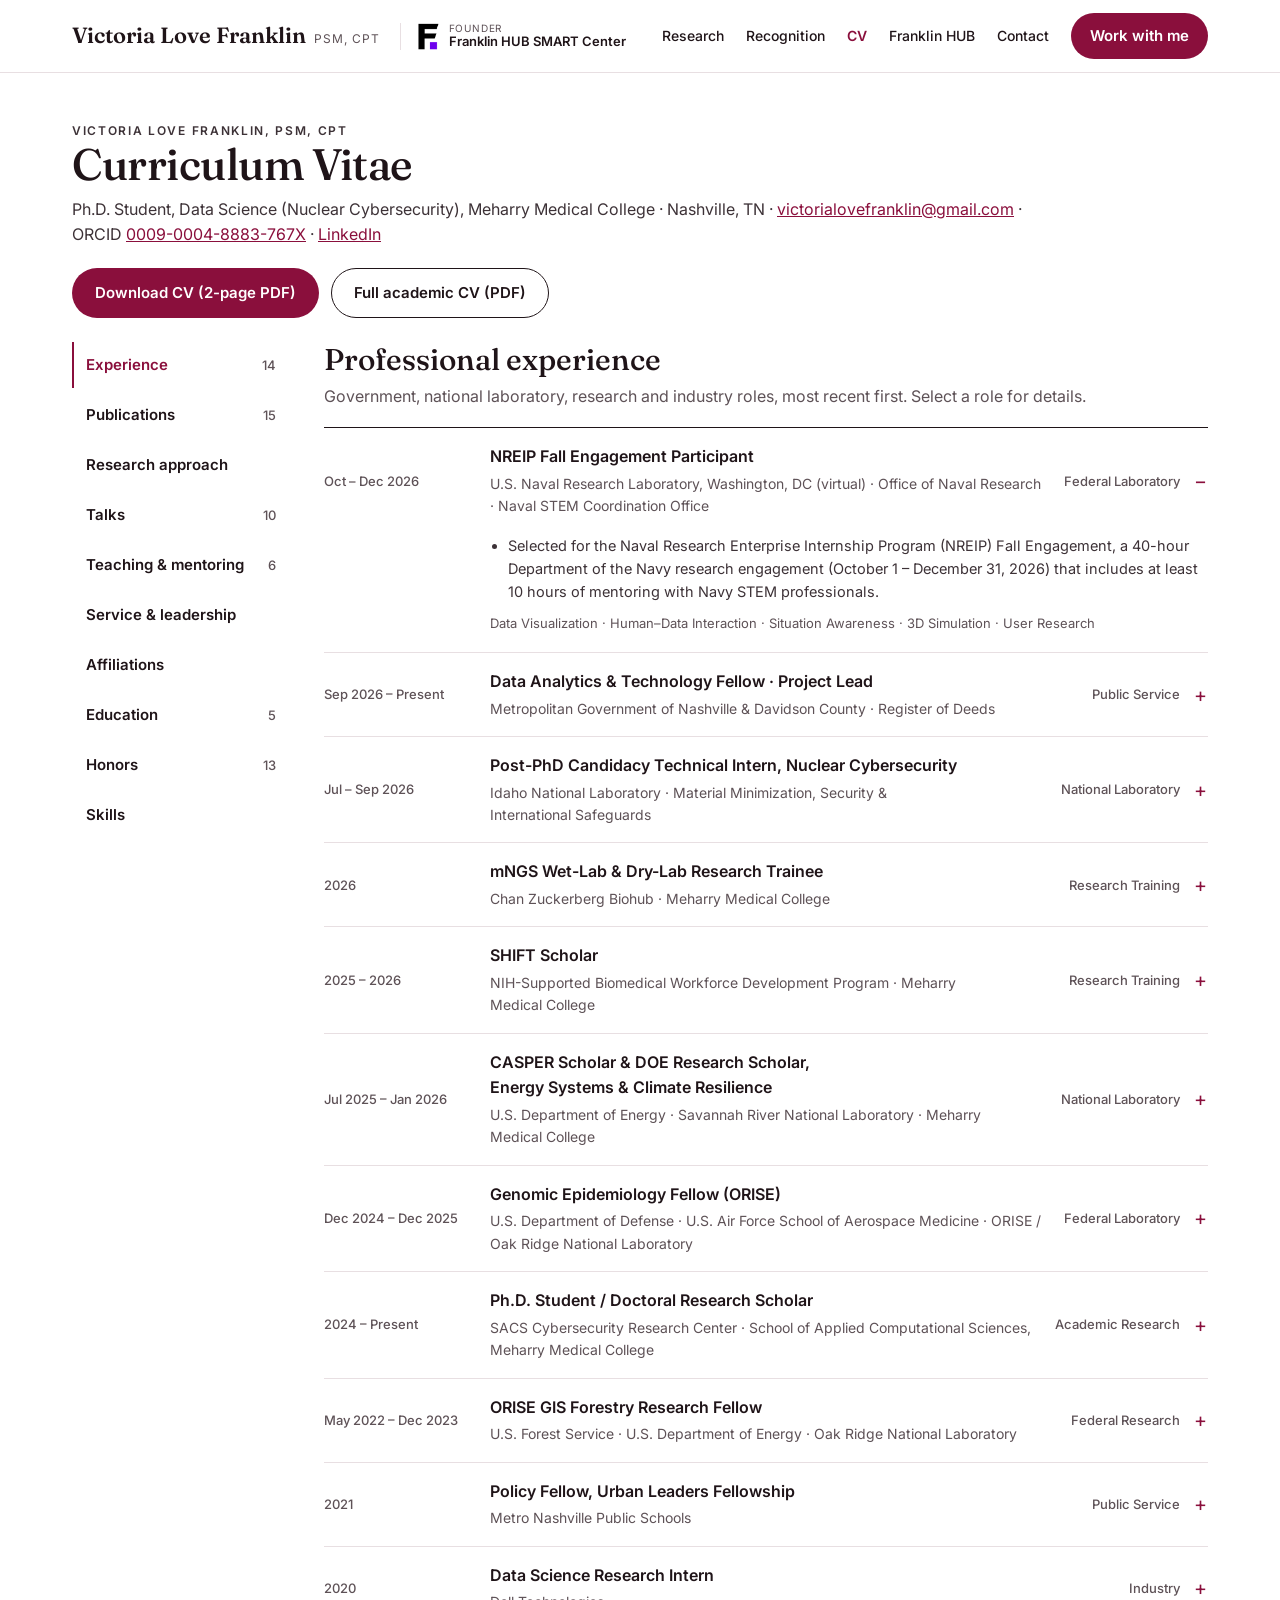
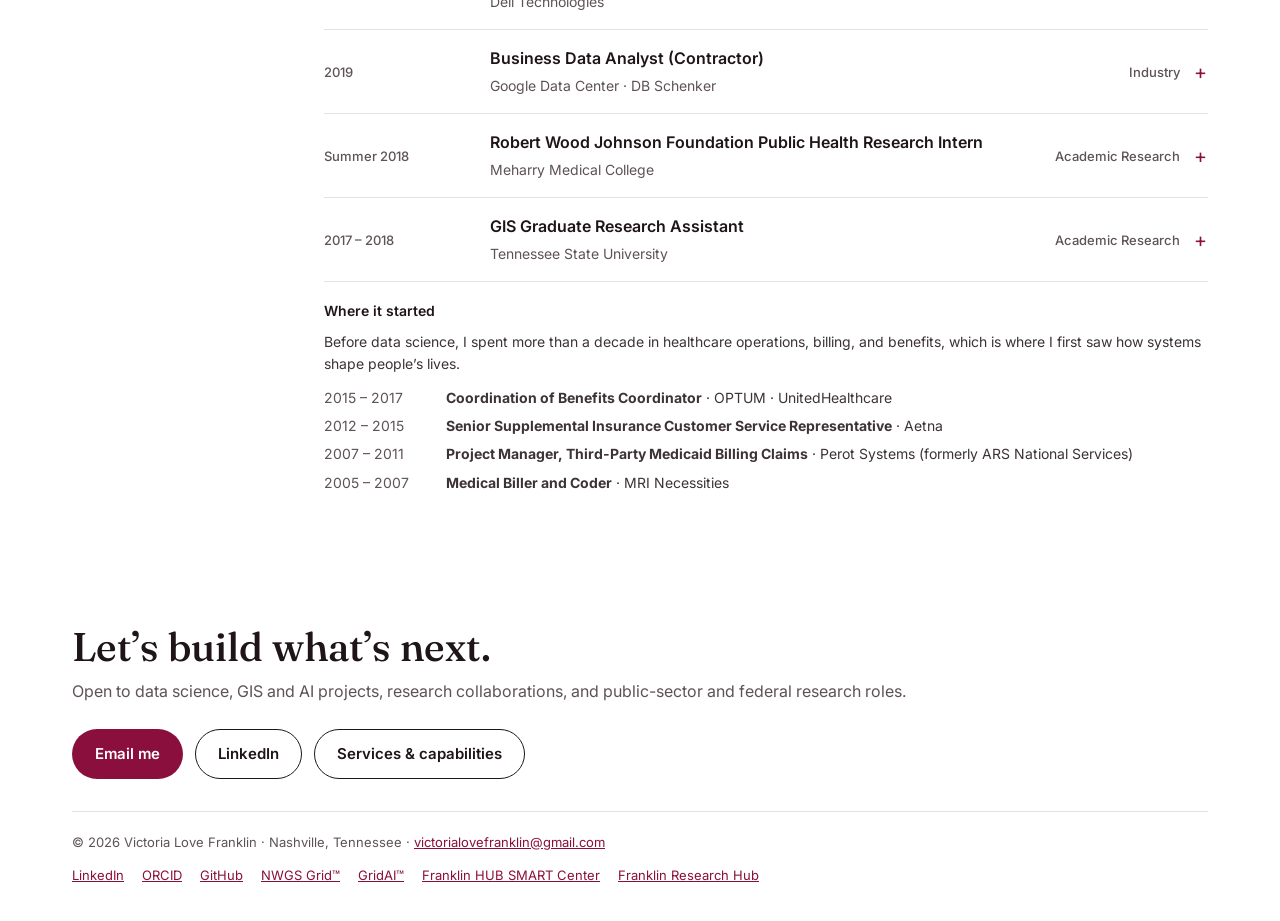
==== experience.html @ a5e364a3 "Sync site with current CV: Deeds role (Sep 2026 – Present), Digital Data Solutionist title, remove C" ====
<!DOCTYPE html>

<html lang="en">
<head>
<meta charset="utf-8"/>
<meta content="width=device-width, initial-scale=1" name="viewport"/>
<title>CV | Victoria Love Franklin, Data Scientist &amp; Geospatial AI Researcher</title>
<meta content="CV of Victoria Love Franklin: data science, GIS, machine learning and nuclear cybersecurity research at INL, SRNL, ORNL and NRL; 7 accepted papers." name="description"/>
<link href="https://victorialovefranklin.github.io/victoria-franklin-site/experience.html" rel="canonical"/>
<meta content="website" property="og:type"/>
<meta content="Victoria Love Franklin" property="og:site_name"/>
<meta content="CV | Victoria Love Franklin, Data Scientist &amp; Geospatial AI Researcher" property="og:title"/>
<meta content="Experience, publications, talks, teaching, service, education, honors and technical skills: Python, SQL, GIS, machine learning, digital twins and ICS/OT security." property="og:description"/>
<meta content="https://victorialovefranklin.github.io/victoria-franklin-site/experience.html" property="og:url"/>
<meta content="https://victorialovefranklin.github.io/victoria-franklin-site/docs/social-card.jpg" property="og:image"/>
<meta content="https://victorialovefranklin.github.io/victoria-franklin-site/docs/social-card.jpg" property="og:image:secure_url"/>
<meta content="image/jpeg" property="og:image:type"/>
<meta content="1200" property="og:image:width"/>
<meta content="630" property="og:image:height"/>
<meta content="Victoria Love Franklin: Peer-Reviewed Researcher and Doctoral Research Scholar. Data Scientist, Geospatial Scientist, Developer. Ph.D. Data Science (Nuclear Cybersecurity), Meharry Medical College." property="og:image:alt"/>
<meta content="en_US" property="og:locale"/>
<meta content="summary_large_image" name="twitter:card"/>
<meta content="CV | Victoria Love Franklin, Data Scientist &amp; Geospatial AI Researcher" name="twitter:title"/>
<meta content="Experience, publications, talks, teaching, service, education, honors and technical skills: Python, SQL, GIS, machine learning, digital twins and ICS/OT security." name="twitter:description"/>
<meta content="https://victorialovefranklin.github.io/victoria-franklin-site/docs/social-card.jpg" name="twitter:image"/>
<meta content="Victoria Love Franklin: Peer-Reviewed Researcher and Doctoral Research Scholar. Data Scientist, Geospatial Scientist, Developer. Ph.D. Data Science (Nuclear Cybersecurity), Meharry Medical College." name="twitter:image:alt"/>
<meta content="Victoria Love Franklin" name="author"/>
<link href="https://orcid.org/0009-0004-8883-767X" rel="me"/>
<meta content="#8A0F3C" name="theme-color"/>
<meta content="Victoria Love Franklin, Victoria L. Franklin, V.L. Franklin, data scientist, geospatial data scientist, GIS analyst, GIS scientist, AI researcher, machine learning engineer, doctoral researcher, Ph.D. data science, nuclear cybersecurity researcher, public health data scientist, research scientist, machine learning, explainable AI, XAI, digital twins, LLM, RAG, predictive analytics, anomaly detection, Python, R, SQL, BigQuery, ETL, Tableau, Power BI, data visualization, dashboards, GIS, ArcGIS Pro, QGIS, Google Earth Engine, remote sensing, spatial statistics, GeoAI, spatial epidemiology, ICS/OT security, SCADA, critical infrastructure cybersecurity, vulnerability assessment, cyber-physical systems, wastewater surveillance, wastewater-based epidemiology, genomic epidemiology, biosurveillance, metagenomics, environmental justice, energy justice, grid resilience, climate resilience, public health informatics, government technology, open data, web development, Nashville data scientist, Tennessee GIS, Meharry Medical College, Tennessee State University, HBCU researcher, Idaho National Laboratory, Savannah River National Laboratory, Oak Ridge National Laboratory, ORISE fellow, U.S. Naval Research Laboratory, NREIP, DOE national laboratory, NWGS Grid, GridAI, Nuclear Sentinel AI, SEGDA, BioGrid Sentinel AI, Franklin HUB SMART Center" name="keywords"/>
<meta content="index, follow, max-image-preview:large, max-snippet:-1" name="robots"/>
<meta content="Victoria" property="profile:first_name"/>
<meta content="Franklin" property="profile:last_name"/>
<link href="sitemap.xml" rel="sitemap" type="application/xml"/>
<script type="application/ld+json">{"@context":"https://schema.org","@graph":[{"@type":"WebSite","@id":"https://victorialovefranklin.github.io/victoria-franklin-site/#website","url":"https://victorialovefranklin.github.io/victoria-franklin-site/","name":"Victoria Love Franklin","inLanguage":"en-US","publisher":{"@id":"https://victorialovefranklin.github.io/victoria-franklin-site/#person"}},{"@type":"Person","@id":"https://victorialovefranklin.github.io/victoria-franklin-site/#person","name":"Victoria Love Franklin","alternateName":["Victoria L. Franklin","V.L. Franklin","Victoria Franklin"],"honorificSuffix":"PSM, CPT","url":"https://victorialovefranklin.github.io/victoria-franklin-site/","image":"https://victorialovefranklin.github.io/victoria-franklin-site/docs/img/victoria-franklin-portrait.jpg","email":"mailto:victorialovefranklin@gmail.com","jobTitle":["Data Scientist","Geospatial Scientist","Doctoral Researcher"],"description":"Data scientist and geospatial AI researcher pursuing a Ph.D. in Data Science (Nuclear Cybersecurity) at Meharry Medical College, with research experience at five federal laboratories.","address":{"@type":"PostalAddress","addressLocality":"Nashville","addressRegion":"TN","addressCountry":"US"},"affiliation":{"@type":"CollegeOrUniversity","name":"Meharry Medical College","url":"https://www.mmc.edu/"},"alumniOf":[{"@type":"CollegeOrUniversity","name":"Tennessee State University"},{"@type":"CollegeOrUniversity","name":"Meharry Medical College"}],"hasCredential":[{"@type":"EducationalOccupationalCredential","credentialCategory":"degree","name":"Ph.D. in Data Science, Nuclear Cybersecurity (expected 2027)"},{"@type":"EducationalOccupationalCredential","credentialCategory":"degree","name":"Professional Science Master’s, Applied Geospatial Information Systems"},{"@type":"EducationalOccupationalCredential","credentialCategory":"degree","name":"B.S., Urban Studies"},{"@type":"EducationalOccupationalCredential","credentialCategory":"certificate","name":"Graduate Certificate, Public Administration & Executive Leadership"},{"@type":"EducationalOccupationalCredential","credentialCategory":"certification","name":"Certified Phlebotomy Technician (CPT)"}],"hasOccupation":[{"@type":"Occupation","name":"Data Scientist","occupationalCategory":"15-2051.00","skills":"Python, R, SQL, BigQuery, machine learning, explainable AI, digital twins, LLMs and RAG, Tableau, Power BI","occupationLocation":{"@type":"City","name":"Nashville, Tennessee"}},{"@type":"Occupation","name":"Geospatial Scientist / GIS Analyst","occupationalCategory":"15-1299.02","skills":"ArcGIS Pro, QGIS, Google Earth Engine, remote sensing, spatial statistics, GeoAI, spatial epidemiology"},{"@type":"Occupation","name":"Cybersecurity Researcher (Critical Infrastructure)","skills":"ICS/OT security, SCADA, HMI, PLC, vulnerability assessment, cyber-physical anomaly detection"}],"knowsAbout":["Data science","Machine learning","Explainable artificial intelligence","Digital twins","Large language models","Retrieval-augmented generation","Geographic information systems","Geospatial data science","Remote sensing","Google Earth Engine","ArcGIS Pro","QGIS","Spatial statistics","Python","R","SQL","BigQuery","Tableau","Power BI","Nuclear cybersecurity","ICS/OT security","SCADA","Critical infrastructure resilience","Wastewater-based epidemiology","Genomic epidemiology","Biosurveillance","Metagenomics","Public health surveillance","Environmental justice","Energy justice","Climate resilience","Government technology","Web development"],"award":["Poster Prize, Dr. Clifton K. Meador Student Poster Competition (2026)","1st Place Research Award, 69th Annual Research Day, Meharry Medical College (2025)","Featured, Wiley’s Inspiring Black Scientists (2026)","Women’s History Month Honoree, HBCU Environmental Justice Technical Collaborative (2026)","Parade Grand Marshal, Nashville Veterans Day Parade (2026)"],"memberOf":[{"@type":"Organization","name":"IEEE"},{"@type":"Organization","name":"American Meteorological Society"},{"@type":"Organization","name":"Association of Public Health Laboratories"},{"@type":"Organization","name":"Water Environment Federation"},{"@type":"Organization","name":"National Society of Black Engineers"},{"@type":"Organization","name":"Google Developer Groups"},{"@type":"Organization","name":"HBCU Environmental Justice Technical Collaborative"}],"founder":{"@type":"Organization","name":"Franklin HUB SMART Center","url":"https://franklinhubsmartcenter.com/","logo":"https://victorialovefranklin.github.io/victoria-franklin-site/docs/img/franklin-hub-logo.png","sameAs":["https://github.com/Franklin-Research-Hub"]},"sameAs":["https://www.linkedin.com/in/victoria-love-f-553740410/","https://orcid.org/0009-0004-8883-767X","https://github.com/victorialovefranklin","https://nwgsgrid.com/","https://gridaitm.com/","https://franklinhubsmartcenter.com/","https://github.com/Franklin-Research-Hub","https://github.com/victorialovefranklin/Nuclear-Sentinel/"]},{"@type":"ProfilePage","url":"https://victorialovefranklin.github.io/victoria-franklin-site/experience.html","name":"CV | Victoria Love Franklin, Data Scientist & Geospatial AI Researcher","mainEntity":{"@id":"https://victorialovefranklin.github.io/victoria-franklin-site/#person"},"isPartOf":{"@id":"https://victorialovefranklin.github.io/victoria-franklin-site/#website"}},{"@type":"ItemList","name":"Accepted peer-reviewed papers","itemListElement":[{"@type":"ListItem","position":1,"item":{"@type":"ScholarlyArticle","headline":"Decoding Tennessee Wastewater Surveillance: A Multimodal Geospatial Assessment of Infectious-Disease Signals, ","name":"Decoding Tennessee Wastewater Surveillance: A Multimodal Geospatial Assessment of Infectious-Disease Signals, Surveillance Coverage, and Public-Health Equity","author":{"@id":"https://victorialovefranklin.github.io/victoria-franklin-site/#person"},"datePublished":"2027","publisher":{"@type":"Organization","name":"ICEPTP 2027"}}},{"@type":"ListItem","position":2,"item":{"@type":"ScholarlyArticle","headline":"NWGS Grid: A Multimodal Wastewater Genomic Surveillance Framework for Geospatial, Genomic, and Public Health I","name":"NWGS Grid: A Multimodal Wastewater Genomic Surveillance Framework for Geospatial, Genomic, and Public Health Intelligence, United States, October 2022–September 2026","author":{"@id":"https://victorialovefranklin.github.io/victoria-franklin-site/#person"},"datePublished":"2027","publisher":{"@type":"Organization","name":"ICEPTP 2027"}}},{"@type":"ListItem","position":3,"item":{"@type":"ScholarlyArticle","headline":"From Wastewater Signals to Clinical Burden: A Multimodal Machine-Learning and Geospatial Evaluation of Respira","name":"From Wastewater Signals to Clinical Burden: A Multimodal Machine-Learning and Geospatial Evaluation of Respiratory Virus Surveillance Across United States Jurisdictions","author":{"@id":"https://victorialovefranklin.github.io/victoria-franklin-site/#person"},"datePublished":"2027","publisher":{"@type":"Organization","name":"ICEPTP 2027"}}},{"@type":"ListItem","position":4,"item":{"@type":"ScholarlyArticle","headline":"Beyond Point Accuracy: Probabilistic Evaluation of Wastewater-Informed Respiratory Hospitalization Forecasts i","name":"Beyond Point Accuracy: Probabilistic Evaluation of Wastewater-Informed Respiratory Hospitalization Forecasts in Fifteen U.S. States","author":{"@id":"https://victorialovefranklin.github.io/victoria-franklin-site/#person"},"datePublished":"2027","publisher":{"@type":"Organization","name":"ICEPTP 2027"}}},{"@type":"ListItem","position":5,"item":{"@type":"ScholarlyArticle","headline":"Two Ceilings on Wastewater-Based Surveillance: Observable Population Worldwide and Operational Lead Time in th","name":"Two Ceilings on Wastewater-Based Surveillance: Observable Population Worldwide and Operational Lead Time in the United States","author":{"@id":"https://victorialovefranklin.github.io/victoria-franklin-site/#person"},"datePublished":"2027","publisher":{"@type":"Organization","name":"ICEPTP 2027"}}},{"@type":"ListItem","position":6,"item":{"@type":"ScholarlyArticle","headline":"BioGrid Sentinel AI: A Geospatial Digital Twin Framework for Nuclear Infrastructure Resilience and Community H","name":"BioGrid Sentinel AI: A Geospatial Digital Twin Framework for Nuclear Infrastructure Resilience and Community Health Preparedness","author":{"@id":"https://victorialovefranklin.github.io/victoria-franklin-site/#person"},"datePublished":"2027","publisher":{"@type":"Organization","name":"EAI AICON 2027"}}},{"@type":"ListItem","position":7,"item":{"@type":"ScholarlyArticle","headline":"Socio-Environmental Grid Disruption Analysis (SEGDA): A Multi-Scale Spatial Assessment of Energy Justice and C","name":"Socio-Environmental Grid Disruption Analysis (SEGDA): A Multi-Scale Spatial Assessment of Energy Justice and Climate Resilience Across California Census Tracts and Counties, 2018–2023","author":{"@id":"https://victorialovefranklin.github.io/victoria-franklin-site/#person"},"datePublished":"2026","publisher":{"@type":"Organization","name":"EAI Endorsed Transactions on Internet of Things"}}}]}]}</script>
<link as="font" crossorigin="" href="docs/fonts/inter-normal.woff2" rel="preload" type="font/woff2"/>
<link as="font" crossorigin="" href="docs/fonts/fraunces-normal.woff2" rel="preload" type="font/woff2"/>
<link href="docs/site.css?v=202611142050" rel="stylesheet"/>
</head>
<body>
<a class="skip" href="#main">Skip to content</a>
<header class="site-header">
<div class="wrap">
<a class="brand" href="index.html"><b>Victoria Love Franklin</b><small>PSM, CPT</small></a>
<a aria-label="Founder of Franklin HUB SMART Center (opens in a new tab)" class="hub-lock" href="https://franklinhubsmartcenter.com/" rel="noopener" target="_blank">
<img alt="" height="27" src="docs/img/franklin-hub-mark.png" width="22"/>
<span><small>Founder</small><strong>Franklin HUB SMART Center</strong></span>
</a>
<button aria-controls="site-nav" aria-expanded="false" class="menu-btn" type="button">Menu</button>
<nav aria-label="Main" class="site-nav" id="site-nav"><a href="index.html#research">Research</a><a href="index.html#highlights">Recognition</a><a aria-current="page" href="experience.html">CV</a><a href="index.html#hub">Franklin HUB</a><a href="index.html#contact">Contact</a><a class="btn btn-primary" href="work-with-me.html">Work with me</a></nav>
</div>
</header>
<main id="main">
<section class="cv-head">
<div class="wrap">
<div>
<p class="eyebrow">Victoria Love Franklin, PSM, CPT</p>
<h1>Curriculum Vitae</h1>
<p>Ph.D. Student, Data Science (Nuclear Cybersecurity), Meharry Medical College · Nashville, TN · <a href="mailto:victorialovefranklin@gmail.com">victorialovefranklin@gmail.com</a> · <span class="nw">ORCID <a href="https://orcid.org/0009-0004-8883-767X" rel="noopener me" target="_blank">0009-0004-8883-767X</a></span> · <a href="https://www.linkedin.com/in/victoria-love-f-553740410/" rel="noopener me" target="_blank">LinkedIn</a></p>
</div>
<div class="btns">
<a class="btn btn-primary" href="docs/Victoria-Love-Franklin-CV.pdf">Download CV (2-page PDF)</a>
<a class="btn btn-ghost" href="docs/Victoria-Love-Franklin-CV-Full.pdf">Full academic CV (PDF)</a>
</div>
</div>
</section>
<div class="wrap cv-layout">
<nav aria-label="CV sections" aria-orientation="vertical" class="cv-nav" data-hash="" data-tabs="" role="tablist"><button aria-controls="p-experience" aria-selected="true" class="tab" id="t-experience" role="tab"><span>Experience</span><small>14</small></button><button aria-controls="p-publications" aria-selected="false" class="tab" id="t-publications" role="tab"><span>Publications</span><small>15</small></button><button aria-controls="p-research" aria-selected="false" class="tab" id="t-research" role="tab"><span>Research approach</span><small></small></button><button aria-controls="p-talks" aria-selected="false" class="tab" id="t-talks" role="tab"><span>Talks</span><small>10</small></button><button aria-controls="p-teaching" aria-selected="false" class="tab" id="t-teaching" role="tab"><span>Teaching &amp; mentoring</span><small>6</small></button><button aria-controls="p-service" aria-selected="false" class="tab" id="t-service" role="tab"><span>Service &amp; leadership</span><small></small></button><button aria-controls="p-affiliations" aria-selected="false" class="tab" id="t-affiliations" role="tab"><span>Affiliations</span><small></small></button><button aria-controls="p-education" aria-selected="false" class="tab" id="t-education" role="tab"><span>Education</span><small>5</small></button><button aria-controls="p-honors" aria-selected="false" class="tab" id="t-honors" role="tab"><span>Honors</span><small>13</small></button><button aria-controls="p-skills" aria-selected="false" class="tab" id="t-skills" role="tab"><span>Skills</span><small></small></button></nav>
<div class="cv-main"><section aria-labelledby="t-experience" class="panel" id="p-experience" role="tabpanel"><h2>Professional experience</h2><p class="intro">Government, national laboratory, research and industry roles, most recent first. Select a role for details.</p><div class="box"><details class="role" open=""><summary><span class="when">Oct – Dec 2026</span><span class="what"><b>NREIP Fall Engagement Participant</b><span>U.S. Naval Research Laboratory, Washington, DC (virtual) · Office of Naval Research · Naval STEM Coordination Office</span></span><span class="side"><span class="kind k-fed">Federal Laboratory</span><span aria-hidden="true" class="sign"></span></span></summary><div class="body"><ul><li>Selected for the Naval Research Enterprise Internship Program (NREIP) Fall Engagement, a 40-hour Department of the Navy research engagement (October 1 – December 31, 2026) that includes at least 10 hours of mentoring with Navy STEM professionals.</li></ul><p class="tools"><span class="nw">Data Visualization</span> · <span class="nw">Human–Data Interaction</span> · <span class="nw">Situation Awareness</span> · <span class="nw">3D Simulation</span> · <span class="nw">User Research</span></p></div></details><details class="role"><summary><span class="when">Sep 2026 – Present</span><span class="what"><b>Data Analytics &amp; Technology Fellow · Project Lead</b><span>Metropolitan Government of Nashville &amp; Davidson County · Register of Deeds</span></span><span class="side"><span class="kind k-pub">Public Service</span><span aria-hidden="true" class="sign"></span></span></summary><div class="body"><ul><li>Led design of a public-facing website and interactive data portal for property recording and office-performance data.</li><li>Built a standalone interactive recording activity dashboard (HTML, CSS, JavaScript) with key figures, figure navigation, PDF export, and a data request page.</li><li>Built the internal ROD Workbench prototype for leadership review: data request intake and tracking, fee schedule, release register, monthly reports, governance and rules tracking, and activity log.</li><li>Developed GIS property analytics with ZIP-code mapping.</li><li>Documented data sources, dataset ownership, and export rules in a source-system register.</li><li>Represent the office in community outreach and events, including parades such as the 2026 Tennessee State University Homecoming Parade with the Register of Deeds team.</li></ul><p class="tools"><span class="nw">Government Technology</span> · <span class="nw">Business Intelligence</span> · <span class="nw">Performance Measurement</span> · <span class="nw">Web Development</span> · <span class="nw">GIS</span> · <span class="nw">Open Data</span> · <span class="nw">IT Support</span></p></div></details><details class="role"><summary><span class="when">Jul – Sep 2026</span><span class="what"><b>Post-PhD Candidacy Technical Intern, Nuclear Cybersecurity</b><span>Idaho National Laboratory · Material Minimization, Security &amp; International Safeguards</span></span><span class="side"><span class="kind k-fed">National Laboratory</span><span aria-hidden="true" class="sign"></span></span></summary><div class="body"><ul><li>Built and readied secure cyber-physical training infrastructure, migrating and configuring virtual machines in Proxmox across roughly 25 workstations and technical assets.</li><li>Conducted vulnerability scanning, asset inventories, and intrusion-detection monitoring for ICS/OT training environments, and integrated HMI, PLC, SCADA, and biometric access systems.</li><li>Updated International Atomic Energy Agency (IAEA) cybersecurity training materials and presented to an international nuclear-security audience.</li></ul><p class="tools"><span class="nw">Nuclear Cybersecurity</span> · <span class="nw">ICS/OT</span> · <span class="nw">Vulnerability Assessment</span> · <span class="nw">Proxmox</span> · <span class="nw">Kali Linux</span> · <span class="nw">Docker</span></p></div></details><details class="role"><summary><span class="when">2026</span><span class="what"><b>mNGS Wet-Lab &amp; Dry-Lab Research Trainee</b><span>Chan Zuckerberg Biohub · Meharry Medical College</span></span><span class="side"><span class="kind k-train">Research Training</span><span aria-hidden="true" class="sign"></span></span></summary><div class="body"><ul><li>Completed intensive training in metagenomic next-generation sequencing, pathogen surveillance, bioinformatics workflows, and environmental pathogen detection.</li></ul><p class="tools"><span class="nw">Metagenomics</span> · <span class="nw">Next-Generation Sequencing</span> · <span class="nw">Bioinformatics</span> · <span class="nw">CZ ID</span></p></div></details><details class="role"><summary><span class="when">2025 – 2026</span><span class="what"><b>SHIFT Scholar</b><span>NIH-Supported Biomedical Workforce Development Program · Meharry Medical College</span></span><span class="side"><span class="kind k-train">Research Training</span><span aria-hidden="true" class="sign"></span></span></summary><div class="body"><ul><li>Selected for a nationally recognized, highly competitive professional development program; trained in project management, budgeting, and scientific leadership for biomedical research careers. Certificate of Achievement.</li></ul><p class="tools"><span class="nw">Scientific Leadership</span> · <span class="nw">Project Management</span> · <span class="nw">Budgeting</span></p></div></details><details class="role"><summary><span class="when">Jul 2025 – Jan 2026</span><span class="what"><b>CASPER Scholar &amp; DOE Research Scholar, Energy Systems &amp; Climate Resilience</b><span>U.S. Department of Energy · Savannah River National Laboratory · Meharry Medical College</span></span><span class="side"><span class="kind k-fed">National Laboratory</span><span aria-hidden="true" class="sign"></span></span></summary><div class="body"><ul><li>Built predictive machine-learning models for wildfire risk and power-outage likelihood, and an AI-enabled geospatial framework to find gaps in grid outage data.</li><li>Designed a RAG-enabled digital twin that brings together geospatial intelligence, climate drivers, and grid-resilience analytics.</li><li>Engineered GIS-AI overlays combining outage forecasts, biodiversity hotspots, and environmental-justice indicators.</li><li>Developed GridAI™, a geospatial research platform analyzing energy disruption, social vulnerability, and environmental-justice patterns; its multi-scale California census-tract and county analyses informed the SEGDA paper (accepted, EAI Endorsed Transactions on Internet of Things) and its national follow-up (submitted).</li></ul><p class="tools"><span class="nw">Grid Resilience</span> · <span class="nw">Wildfire Risk</span> · <span class="nw">Digital Twins</span> · <span class="nw">RAG</span> · <span class="nw">Machine Learning</span></p></div></details><details class="role"><summary><span class="when">Dec 2024 – Dec 2025</span><span class="what"><b>Genomic Epidemiology Fellow (ORISE)</b><span>U.S. Department of Defense · U.S. Air Force School of Aerospace Medicine · ORISE / Oak Ridge National Laboratory</span></span><span class="side"><span class="kind k-fed">Federal Laboratory</span><span aria-hidden="true" class="sign"></span></span></summary><div class="body"><ul><li>Integrated wastewater, genomic, epidemiological, and clinical data to support infectious-disease biosurveillance and early warning.</li><li>Developed interactive data and visualization approaches combining wastewater surveillance, genomic sequencing, variant intelligence, and geography for decision support.</li><li>Built machine-learning, statistical, and geospatial analytics to detect surveillance trends and support forecasting.</li></ul><p class="tools"><span class="nw">Biosurveillance</span> · <span class="nw">Genomic Epidemiology</span> · <span class="nw">Machine Learning</span> · <span class="nw">GIS</span> · <span class="nw">Dashboards</span></p></div></details><details class="role"><summary><span class="when">2024 – Present</span><span class="what"><b>Ph.D. Student / Doctoral Research Scholar</b><span>SACS Cybersecurity Research Center · School of Applied Computational Sciences, Meharry Medical College</span></span><span class="side"><span class="kind k-acad">Academic Research</span><span aria-hidden="true" class="sign"></span></span></summary><div class="body"><p>Dissertation Research · Data Science, Nuclear Cybersecurity Concentration</p><ul><li>Developing Nuclear Sentinel AI, an explainable, AI-enabled digital-twin framework for cyber-physical risk assessment and resilience in operational technology.</li><li>Designing multimodal machine-learning methods that combine control-system activity, sensor measurements, and digital-twin context to detect abnormal behavior.</li><li>Publishing and presenting research, and mentoring graduate and undergraduate researchers.</li></ul><p class="tools"><span class="nw">Python</span> · <span class="nw">AI/ML</span> · <span class="nw">Digital Twins</span> · <span class="nw">Explainable AI</span> · <span class="nw">Anomaly Detection</span></p></div></details><details class="role"><summary><span class="when">May 2022 – Dec 2023</span><span class="what"><b>ORISE GIS Forestry Research Fellow</b><span>U.S. Forest Service · U.S. Department of Energy · Oak Ridge National Laboratory</span></span><span class="side"><span class="kind k-fed">Federal Research</span><span aria-hidden="true" class="sign"></span></span></summary><div class="body"><ul><li>Used GIS, remote sensing, and Google Earth Engine for biomass assessment, carbon-sequestration analysis, and ecosystem valuation.</li><li>Mapped timber mills and forest resources, and analyzed biomass and canopy coverage for carbon-sequestration planning.</li><li>Analyzed satellite data to estimate logging-residue availability and evaluate woody biomass-to-energy opportunities.</li></ul><p class="tools"><span class="nw">Google Earth Engine</span> · <span class="nw">Remote Sensing</span> · <span class="nw">GeoPandas</span> · <span class="nw">Rasterio</span></p></div></details><details class="role"><summary><span class="when">2021</span><span class="what"><b>Policy Fellow, Urban Leaders Fellowship</b><span>Metro Nashville Public Schools</span></span><span class="side"><span class="kind k-pub">Public Service</span><span aria-hidden="true" class="sign"></span></span></summary><div class="body"><ul><li>Co-authored the Metro Nashville Public Schools COVID-19 school reopening strategy, analyzing epidemiological indicators and community transmission trends.</li><li>Turned research and community considerations into evidence-based recommendations for education leaders.</li></ul><p class="tools"><span class="nw">Policy Analysis</span> · <span class="nw">Education Policy</span> · <span class="nw">Evidence-Based Decisions</span></p></div></details><details class="role"><summary><span class="when">2020</span><span class="what"><b>Data Science Research Intern</b><span>Dell Technologies</span></span><span class="side"><span class="kind k-ind">Industry</span><span aria-hidden="true" class="sign"></span></span></summary><div class="body"><ul><li>Analyzed enterprise sales-performance data to identify trends and support business-intelligence reporting.</li></ul><p class="tools"><span class="nw">Business Intelligence</span> · <span class="nw">Enterprise Analytics</span></p></div></details><details class="role"><summary><span class="when">2019</span><span class="what"><b>Business Data Analyst (Contractor)</b><span>Google Data Center · DB Schenker</span></span><span class="side"><span class="kind k-ind">Industry</span><span aria-hidden="true" class="sign"></span></span></summary><div class="body"><ul><li>Built operational reporting with Google BigQuery, SQL, Salesforce, and Excel, and standardized reporting workflows and data-quality checks.</li></ul><p class="tools"><span class="nw">SQL</span> · <span class="nw">BigQuery</span> · <span class="nw">Data Quality</span> · <span class="nw">Reporting</span></p></div></details><details class="role"><summary><span class="when">Summer 2018</span><span class="what"><b>Robert Wood Johnson Foundation Public Health Research Intern</b><span>Meharry Medical College</span></span><span class="side"><span class="kind k-acad">Academic Research</span><span aria-hidden="true" class="sign"></span></span></summary><div class="body"><ul><li>Researched under Dr. Green Ekadi, Professor, School of Graduate Studies and Research: “Are Asymmetric Patterns in the Built Environments of Child Care Centers in Davidson County, TN, Associated with Asymmetric Child Care Quality Outcomes?”</li><li>Compiled ZIP-code data on child care centers, trees, hospitals, clinics, schools, parks, and recreation centers, plus Census indicators for unemployment, overcrowding, car access, and homeownership.</li><li>Contributed to the Childcare Centers Built Environment Index (BEI) report using GIS and spatial analysis.</li></ul><p class="tools"><span class="nw">Spatial Epidemiology</span> · <span class="nw">Health Equity</span> · <span class="nw">GIS</span></p></div></details><details class="role"><summary><span class="when">2017 – 2018</span><span class="what"><b>GIS Graduate Research Assistant</b><span>Tennessee State University</span></span><span class="side"><span class="kind k-acad">Academic Research</span><span aria-hidden="true" class="sign"></span></span></summary><div class="body"><ul><li>Quantified urban-forest ecosystem services and carbon sequestration with GIS, remote sensing, and i-Tree, and presented the work at the USGIF GEOINTegration Summit.</li></ul><p class="tools"><span class="nw">Remote Sensing</span> · <span class="nw">Urban Forestry</span> · <span class="nw">Ecosystem Services</span></p></div></details><div class="earlier"><h3>Where it started</h3><p style="margin-bottom:8px">Before data science, I spent more than a decade in healthcare operations, billing, and benefits, which is where I first saw how systems shape people’s lives.</p><ul><li><span>2015 – 2017</span><div><b>Coordination of Benefits Coordinator</b> · OPTUM · UnitedHealthcare</div></li><li><span>2012 – 2015</span><div><b>Senior Supplemental Insurance Customer Service Representative</b> · Aetna</div></li><li><span>2007 – 2011</span><div><b>Project Manager, Third-Party Medicaid Billing Claims</b> · Perot Systems (formerly ARS National Services)</div></li><li><span>2005 – 2007</span><div><b>Medical Biller and Coder</b> · MRI Necessities</div></li></ul></div></div></section><section aria-labelledby="t-publications" class="panel" id="p-publications" role="tabpanel"><h2>Publications &amp; research</h2><p class="intro">Full papers (journal articles and conference papers) come first, then oral and poster presentations. A study accepted as a full paper and also submitted as a presentation abstract appears in both sections.</p><div aria-label="Filter publications" class="filters no-print" role="group">
<button aria-pressed="true" class="filter" data-filter="all" type="button">All 17</button>
<button aria-pressed="false" class="filter" data-filter="accepted" type="button">Accepted</button>
<button aria-pressed="false" class="filter" data-filter="review" type="button">Under review</button>
<button aria-pressed="false" class="filter" data-filter="presented award" type="button">Presented &amp; awarded</button>
<span class="note">First author on every work listed</span></div><div class="pub-group"><h3>Full papers: conference &amp; journal</h3><div class="box"><article class="pub" data-status="accepted"><span class="t">Socio-Environmental Grid Disruption Analysis (SEGDA): A Multi-Scale Spatial Assessment of Energy Justice and Climate Resilience Across California Census Tracts and Counties, 2018–2023</span><div><span class="st st-acc">Accepted · EAI Endorsed Transactions on Internet of Things · journal article</span></div><span class="c">Franklin, V.L., et al. (2026). Accepted for publication in EAI Endorsed Transactions on Internet of Things (open access; indexed in Scopus). · <a href="https://gridaitm.com/" rel="noopener" target="_blank">GridAI™</a></span></article><article class="pub" data-status="accepted"><span class="t">Decoding Tennessee Wastewater Surveillance: A Multimodal Geospatial Assessment of Infectious-Disease Signals, Surveillance Coverage, and Public-Health Equity</span><div><span class="st st-acc">Accepted · ICEPTP 2027 · full paper · Paper ID 117</span></div><span class="c">Franklin, V.L. (2027). 12th ICEPTP 2027, CSEE 2027 Congress, London, UK, Apr 8–10, 2027. Final version uploaded; proceedings publication pending (Crossref DOI; indexed in Scopus, Google Scholar and Semantic Scholar).</span></article><article class="pub" data-status="accepted"><span class="t">NWGS Grid: A Multimodal Wastewater Genomic Surveillance Framework for Geospatial, Genomic, and Public Health Intelligence, United States, October 2022–September 2026</span><div><span class="st st-acc">Accepted · ICEPTP 2027 · full paper · Paper ID 134</span></div><span class="c">Franklin, V.L. (2027). 12th ICEPTP 2027, CSEE 2027 Congress, London, UK, Apr 8–10, 2027. Final version uploaded. · <a href="https://nwgsgrid.com/" rel="noopener" target="_blank">nwgsgrid.com</a></span></article><article class="pub" data-status="accepted"><span class="t">From Wastewater Signals to Clinical Burden: A Multimodal Machine-Learning and Geospatial Evaluation of Respiratory Virus Surveillance Across United States Jurisdictions</span><div><span class="st st-acc">Accepted · ICEPTP 2027 · full paper · Paper ID 133</span></div><span class="c">Franklin, V.L. (2027). 12th ICEPTP 2027, CSEE 2027 Congress, London, UK, Apr 8–10, 2027. Final version uploaded.</span></article><article class="pub" data-status="accepted"><span class="t">Beyond Point Accuracy: Probabilistic Evaluation of Wastewater-Informed Respiratory Hospitalization Forecasts in Fifteen U.S. States</span><div><span class="st st-acc">Accepted · ICEPTP 2027 · full paper · Paper ID 135</span></div><span class="c">Franklin, V.L. (2027). 12th ICEPTP 2027, CSEE 2027 Congress, London, UK, Apr 8–10, 2027. Final version uploaded.</span></article><article class="pub" data-status="accepted"><span class="t">Two Ceilings on Wastewater-Based Surveillance: Observable Population Worldwide and Operational Lead Time in the United States</span><div><span class="st st-acc">Accepted · ICEPTP 2027 · full paper · Paper ID 136</span></div><span class="c">Franklin, V.L. (2027). 12th ICEPTP 2027, CSEE 2027 Congress, London, UK, Apr 8–10, 2027. Final version uploaded.</span></article><article class="pub" data-status="accepted"><span class="t">BioGrid Sentinel AI: A Geospatial Digital Twin Framework for Nuclear Infrastructure Resilience and Community Health Preparedness</span><div><span class="st st-acc">Accepted · EAI AICON 2027 · full paper</span></div><span class="c">Franklin, V.L., et al. (2027). EAI AICON 2027, 2nd International Conference on Artificial Intelligence &amp; Society, Kuala Lumpur, Malaysia (hybrid), May 4–5, 2027.</span></article></div></div><div class="pub-group"><h3>Oral &amp; poster presentations</h3><div class="box"><article class="pub" data-status="review"><span class="t">From Wastewater Signals to Clinical Burden: A Multimodal Machine-Learning and Geospatial Evaluation of Respiratory Virus Surveillance Across United States Jurisdictions</span><div><span class="st st-rev">Under review · APHL ID Lab Con 2027 · oral presentation (poster alternate) · abstract 2531099</span></div><span class="c">Franklin, V.L. (2027). APHL ID Lab Con 2027, Hyatt Regency Atlanta, Atlanta, GA, Mar 15–18, 2027. Abstract submitted Sep 14, 2026; locked for review.</span></article><article class="pub" data-status="review"><span class="t">Decoding Tennessee Wastewater Surveillance: A Multimodal Geospatial Assessment of Infectious-Disease Signals, Surveillance Coverage, and Public-Health Equity</span><div><span class="st st-rev">Under review · APHL ID Lab Con 2027 · traditional poster · abstract 2531131</span></div><span class="c">Franklin, V.L. (2027). APHL ID Lab Con 2027, Hyatt Regency Atlanta, Atlanta, GA, Mar 15–18, 2027. Abstract submitted Sep 14, 2026; locked for review.</span></article><article class="pub" data-status="review"><span class="t">Wastewater Genomic Surveillance Grid: A Multimodal Framework for Geospatial, Genomic, and Public Health Intelligence</span><div><span class="st st-rev">Under review · APHL ID Lab Con 2027 · digital poster · abstract 2531157</span></div><span class="c">Franklin, V.L. (2027). APHL ID Lab Con 2027, Hyatt Regency Atlanta, Atlanta, GA, Mar 15–18, 2027. Abstract submitted Sep 14, 2026; locked for review.</span></article><article class="pub" data-status="award"><span class="t">Hidden Communities, Unequal Resilience. SEGDA: Environmental Justice, Power Outage Burden, and Climate Stress Across California Census Tracts and Counties (2018–2023): Implications for Public Health Equity</span><div><span class="st st-prize">Poster Prize · Dr. Clifton K. Meador Student Poster Competition 2026</span></div><span class="c">Franklin, V.L. (2026). 4th Annual Dr. Clifton K. Meador Lectureship, Meharry Medical College, Nashville, TN, Nov 19, 2026. · <a href="https://gridaitm.com/" rel="noopener" target="_blank">GridAI™</a></span><div class="pub-thumb"><button aria-label="View Poster: Hidden Communities, Unequal Resilience (SEGDA), Meador Poster Prize 2026" class="thumb" data-gallery='[{"src": "docs/img/segda-meador-poster-prize.jpg", "alt": "Poster: Hidden Communities, Unequal Resilience (SEGDA), Meador Poster Prize 2026"}]' type="button"><img alt="" loading="lazy" src="docs/img/thumbs/segda-meador-poster-prize.jpg"/></button></div></article><article class="pub" data-status="award presented"><span class="t">Using GIS and Metagenomics to Enhance Wastewater Surveillance</span><div><span class="st st-pres">Presented · 2025 Wastewater Disease Surveillance Summit</span><span class="st st-prize">1st Place · 69th Annual Research Day</span></div><span class="c">Franklin, V.L., Gary, T., Sarker, B., &amp; Archer, R. (2025). Poster, Water Environment Federation with CDC, Los Angeles, June 3–4, 2025; abstract published by the Network of Wastewater-Based Epidemiology.</span><div class="pub-thumb"><button aria-label="View Poster: Using GIS and Metagenomics to Enhance Wastewater Surveillance, 2025" class="thumb" data-gallery='[{"src": "docs/img/wastewater-summit-poster-2025.jpg", "alt": "Poster: Using GIS and Metagenomics to Enhance Wastewater Surveillance, 2025"}]' type="button"><img alt="" loading="lazy" src="docs/img/thumbs/wastewater-summit-poster-2025.jpg"/></button></div></article><article class="pub" data-status="presented"><span class="t">Natural Gas Infrastructure, Social Vulnerability, and Health Equity in California: A Multi-Scale Spatial Analysis</span><div><span class="st st-pres">Presented · AIM-AHEAD Southeast Hub Research Symposium · published abstract</span></div><span class="c">Franklin, V.L. (2026). Poster, AIM-AHEAD Southeast Hub Research Symposium.</span></article><article class="pub" data-status="presented"><span class="t">Toward Climate-Resilient Energy Systems: A Geospatial RAG-Enabled Digital Twin Approach for Equity and Ecosystem Sustainability</span><div><span class="st st-pres">Presented · 106th AMS Annual Meeting · oral · published abstract</span></div><span class="c">Franklin, V.L., et al. (2026). Selected speaker, 39th Conference on Climate Variability and Change, session “Frontiers in Earth System Modeling II,” January 26, 2026.</span><div class="pub-thumb"><button aria-label="View Toward Climate-Resilient Energy Systems: A Geospatial RAG-Enabled Digital Twin Approach, 106th AMS Annual Meeting" class="thumb" data-gallery='[{"src": "docs/img/ams-2026-talk.jpg", "alt": "Toward Climate-Resilient Energy Systems: A Geospatial RAG-Enabled Digital Twin Approach, 106th AMS Annual Meeting"}]' type="button"><img alt="" loading="lazy" src="docs/img/thumbs/ams-2026-talk.jpg"/></button></div></article><article class="pub" data-status="presented"><span class="t">Analysis and Valuation of Ecosystem Services Provided by Urban Trees within Centennial Park, Davidson County, Nashville, TN</span><div><span class="st st-pres">Presented · USGIF GEOINTegration Summit · poster &amp; panel</span></div><span class="c">Franklin, V., Haile, S., &amp; Link, R. (2019). Tennessee State University.</span><div class="pub-thumb"><button aria-label="View Poster: Analysis and Valuation of Ecosystem Services Provided by Urban Trees in Centennial Park, 2019" class="thumb" data-gallery='[{"src": "docs/img/centennial-park-poster-2019.jpg", "alt": "Poster: Analysis and Valuation of Ecosystem Services Provided by Urban Trees in Centennial Park, 2019"}]' type="button"><img alt="" loading="lazy" src="docs/img/thumbs/centennial-park-poster-2019.jpg"/></button></div></article></div></div><div class="pub-group"><h3>Dissertation</h3><div class="box"><article class="pub" data-status="dev"><span class="t">Nuclear Sentinel AI: An Explainable, AI-Enabled Digital-Twin Framework for Nuclear Cyber-Physical Risk Assessment</span><div><span class="st st-dev">In development · Dissertation research</span></div><span class="c">Franklin, V.L. Ph.D. in Data Science (Nuclear Cybersecurity), Meharry Medical College. · <a href="https://github.com/victorialovefranklin/Nuclear-Sentinel/" rel="noopener" target="_blank">GitHub repository</a></span></article></div></div></section><section aria-labelledby="t-research" class="panel" id="p-research" role="tabpanel"><h2>Research approach</h2><p class="intro">The questions that guide my research, and the platforms built from it.</p><p style="font:500 21px/1.45 var(--serif);margin-bottom:12px">My research asks how data, AI, and geospatial intelligence can make critical systems safer, healthier, and more equitable, and how to keep those tools explainable to the people who rely on them.</p><p style="color:var(--body);margin-bottom:18px">Across nuclear cybersecurity, wastewater genomic surveillance, and energy resilience, I build methods that are transparent, reproducible, and grounded in community impact: explainable AI for operational technology, geospatial analysis of who is covered and who is missed, and decision-support tools that leaders and the public can actually use.</p><h3 class="sub-h">Guiding questions</h3><ul class="box rows"><li><span class="d">01</span><div><span class="t">How can AI detect threats to critical infrastructure, and explain why?</span></div></li><li><span class="d">02</span><div><span class="t">Which communities does public-health surveillance reach, and which does it miss?</span></div></li><li><span class="d">03</span><div><span class="t">What can wastewater, genomic, and geospatial data reveal before a crisis is visible?</span></div></li><li><span class="d">04</span><div><span class="t">How do power outages and climate hazards fall unevenly across communities?</span></div></li><li><span class="d">05</span><div><span class="t">How can research become tools that leaders and the public can actually use?</span></div></li></ul><h3 class="sub-h">Research platforms</h3><ul class="box rows"><li><span class="d">Live</span><div><span class="t">NWGS Grid™</span><span class="v">National wastewater genomic surveillance and public-health decision-support platform · <a href="https://nwgsgrid.com/" rel="noopener" target="_blank">nwgsgrid.com</a></span></div></li><li><span class="d">In development</span><div><span class="t">GridAI™</span><span class="v">Geospatial AI and energy-resilience application from the SEGDA research (journal paper accepted) · <a href="https://gridaitm.com/" rel="noopener" target="_blank">gridaitm.com</a></span></div></li><li><span class="d">Ongoing</span><div><span class="t">Nuclear Sentinel AI</span><span class="v">Dissertation research repository · <a href="https://github.com/victorialovefranklin/Nuclear-Sentinel/" rel="noopener" target="_blank">GitHub</a></span></div></li></ul></section><section aria-labelledby="t-talks" class="panel" id="p-talks" role="tabpanel"><h2>Talks &amp; presentations</h2><p class="intro">Selected presentations, panels and posters.</p><ul class="box rows"><li><span class="d">2027</span><div><span class="t">BioGrid Sentinel AI</span><span class="v">Accepted presenter · EAI AICON 2027, Kuala Lumpur (hybrid), May 4–5, 2027</span></div></li><li><span class="d">2026</span><div><span class="t">International Training Course on Protecting Computer-Based Systems in Nuclear Security Regimes</span><span class="v">Presenter · Idaho National Laboratory, Aug 5, 2026</span></div></li><li><span class="d">2026</span><div><span class="t">Meharry Ph.D. Spotlight: The Socio-Environmental Grid Disruption Analysis (SEGDA) Framework</span><span class="v">Invited speaker · Data Science Nashville Meetup, Mar 17, 2026</span></div></li><li><span class="d">2026</span><div><span class="t">Advancing Student Success Through Cyberinfrastructure Pathways in AI, Data Science, and Geospatial Intelligence at an HBCU</span><span class="v">Panel presenter · MS-CC Annual Meeting</span></div></li><li><span class="d">2026</span><div><span class="t">Toward Climate-Resilient Energy Systems: A Geospatial RAG-Enabled Digital Twin Approach for Equity and Ecosystem Sustainability</span><span class="v">Speaker · 106th AMS Annual Meeting, 39th Conference on Climate Variability and Change</span></div></li><li><span class="d">2026</span><div><span class="t">Natural Gas Infrastructure, Social Vulnerability, and Health Equity in California</span><span class="v">Poster · AIM-AHEAD Southeast Hub Research Symposium</span></div></li><li><span class="d">2025</span><div><span class="t">Using GIS and Metagenomics to Enhance Wastewater Surveillance</span><span class="v">Poster · 2025 Wastewater Disease Surveillance Summit, Los Angeles, June 3–4, 2025 (WEF with CDC)</span></div></li><li><span class="d">2025</span><div><span class="t">HBCU National Spotlight: HBCU Partnerships and Collaborations in Support of Frontline Communities</span><span class="v">Panelist · 11th Annual Environmental Justice &amp; Health Disparities Symposium (CEEJH), Sep 10, 2025</span></div></li><li><span class="d">2025</span><div><span class="t">STEM Day Speaker Series</span><span class="v">Invited speaker · Alabama A&amp;M University</span></div></li><li><span class="d">2019</span><div><span class="t">Analysis and Valuation of Ecosystem Services Provided by Urban Trees Within Centennial Park</span><span class="v">Poster &amp; panelist · USGIF GEOINTegration Summit</span></div></li></ul></section><section aria-labelledby="t-teaching" class="panel" id="p-teaching" role="tabpanel"><h2>Teaching &amp; mentorship</h2><p class="intro">Helping the next generation of researchers find their questions.</p><ul class="box rows"><li><span class="d">2025 – Present</span><div><span class="t">Master’s Capstone Research Mentor</span><span class="v">Meharry Medical College</span><span class="p">Guide graduate students through research design, methodology, data analysis, and technical communication.</span></div></li><li><span class="d">2025 – 2026</span><div><span class="t">Undergraduate Research Mentor</span><span class="v">Minority Serving Cyberinfrastructure Consortium (MS-CC) · Meharry Medical College · Fisk University</span><span class="p">Wrote curriculum for and co-mentored the 10-week MS-CC summer research internship in 2025 and 2026, and led one GIS workshop each summer: in 2025, on mapping social determinants of health and the Social Vulnerability Index, and on GIS Cyber Threat Mapping &amp; Spatial Analytics (June 25, 2026).</span></div></li><li><span class="d">2015 – Present</span><div><span class="t">STEAM Mentor &amp; Advocate</span><span class="v">Community, K–12, and undergraduate</span><span class="p">Plan and lead workshops in STEM and geospatial technology, and help people pivot across disciplines and career paths.</span></div></li><li><span class="d">2015 – Present</span><div><span class="t">PRN Substitute Teacher</span><span class="v">Metro Nashville Public Schools · Memphis Shelby County Schools</span><span class="p">Teaching across K–12 classrooms in Nashville and Memphis.</span></div></li><li><span class="d">2019</span><div><span class="t">Adjunct Instructor, Introduction to Public Health</span><span class="v">University of Memphis · Tennessee Board of Regents</span><span class="p">Taught undergraduate coursework on public-health systems and population health.</span></div></li><li><span class="d">2018 – 2019</span><div><span class="t">GIS Mentor</span><span class="v">Metro Nashville Public Schools</span><span class="p">Delivered GIS instruction and mentorship supporting K–12 STEM learning.</span></div></li></ul></section><section aria-labelledby="t-service" class="panel" id="p-service" role="tabpanel"><h2>Service &amp; leadership</h2><p class="intro">Public appointments, campus leadership and community work.</p><h3 class="sub-h">Public appointments</h3><ul class="box rows"><li><span class="d">2025 – Present</span><div><span class="t">Public Representative, Tennessee Committee of Clinical Perfusionists</span><span class="v">Appointed by Governor Bill Lee · 2025 – Present</span></div></li><li><span class="d">2025 – Present</span><div><span class="t">Tennessee Notary Public at Large</span><span class="v">Commissioned by the Tennessee Secretary of State · 2025 – Present</span></div></li></ul><h3 class="sub-h">Leadership</h3><ul class="box rows"><li><span class="d">2025 – Present</span><div><span class="t">Lead Organizer, Google Developer Groups On Campus, Meharry Medical College</span><span class="v">2025 – Present · Workshops, tech talks, and community events connecting student developers, faculty, and industry</span></div></li><li><span class="d">2024 – Present</span><div><span class="t">Organizer, Google Developer Groups Nashville Professional Chapter</span><span class="v">2024 – Present</span></div></li><li><span class="d">2025 – Present</span><div><span class="t">Founding Chair, National Society of Black Engineers (NSBE), Meharry Medical College</span><span class="v">2025 – Present · Founded the first NSBE chapter at Meharry and now serves as Region III Founding Chair &amp; Advisor, leading regional expansion</span></div></li><li><span class="d">2024 – 2026</span><div><span class="t">Student Council Member, School of Applied Computational Sciences</span><span class="v">2024 – 2026</span></div></li></ul><h3 class="sub-h">Community &amp; STEM outreach</h3><ul class="box rows"><li><span class="d">Oct 17, 2026</span><div><span class="t">Parade Participant, Tennessee State University 2026 Homecoming Parade</span><span class="v">With the team of Karen Johnson, Davidson County Register of Deeds · Jefferson Street, Nashville · Oct 17, 2026</span></div></li><li><span class="d"></span><div><span class="t">Organizer, Build with AI 2026</span><span class="v">Meharry Medical College · GDG Nashville · TSU AI SMART Center · SACS Cybersecurity Research Center</span></div></li><li><span class="d">2026</span><div><span class="t">Founder, Walking with SACS Health &amp; Wellness Initiative</span><span class="v">Meharry Medical College · 2026</span></div></li><li><span class="d">2026</span><div><span class="t">Volunteer, Black Girls in STEM Summit and Fisk University Career Day</span><span class="v">2026</span></div></li><li><span class="d">2018 – 2023</span><div><span class="t">Founder &amp; Organizer, Beale Street Art Crawl</span><span class="v">With the Downtown Memphis Commission and City of Memphis · 2018 – 2023</span></div></li><li><span class="d">2023</span><div><span class="t">Founder &amp; Organizer, Little Five Points Arts &amp; Vegan Festival</span><span class="v">Atlanta, Georgia · 2023</span></div></li><li><span class="d"></span><div><span class="t">Founder, Dear Music Nonprofit</span><span class="v">Supported by the Health Trust Foundation and Downtown Memphis Commission</span></div></li><li><span class="d">2017 – 2018</span><div><span class="t">Community Arts Instructor, Hadley Park Community Center</span><span class="v">2017 – 2018</span></div></li><li><span class="d">2015 – Present</span><div><span class="t">Community Organizer</span><span class="v">Tennessee and surrounding regions · 2015 – Present</span></div></li></ul></section><section aria-labelledby="t-affiliations" class="panel" id="p-affiliations" role="tabpanel"><h2>Affiliations</h2><p class="intro">Institutions, agencies and professional communities.</p><div class="plain-groups"><section class="plain-group"><h3>Academic</h3><ul class="plain-list"><li>Meharry Medical College</li><li>Tennessee State University</li><li>Fisk University</li><li>University of Memphis</li><li>Meharry-Vanderbilt Alliance</li><li>SACS Cybersecurity Research Center</li></ul></section><section class="plain-group"><h3>Federal Labs &amp; Agencies</h3><ul class="plain-list"><li>Idaho National Laboratory <small>DOE</small></li><li>Savannah River National Laboratory <small>DOE</small></li><li>Oak Ridge National Laboratory · ORISE <small>DOE</small></li><li>U.S. Naval Research Laboratory <small>Navy · ONR</small></li><li>U.S. Air Force School of Aerospace Medicine <small>DoD</small></li><li>U.S. Forest Service <small>USDA</small></li></ul></section><section class="plain-group"><h3>Government &amp; Public Service</h3><ul class="plain-list"><li>Metro Nashville &amp; Davidson County</li><li>Metro Nashville Public Schools</li><li>State of Tennessee</li><li>HBCU Environmental Justice Technical Collaborative</li></ul></section><section class="plain-group"><h3>Contractor / Partner</h3><ul class="plain-list"><li>Independent Contractor <small>1099 · Data, research &amp; technology</small></li><li>Google Data Center <small>Contractor · via DB Schenker</small></li><li>Dell Technologies <small>Industry</small></li><li>Chan Zuckerberg Biohub <small>Training</small></li><li>Minority Serving Cyberinfrastructure Consortium <small>Mentoring</small></li></ul></section><section class="plain-group"><h3>Professional Memberships</h3><ul class="plain-list"><li>HBCU Environmental Justice Technical Collaborative <small>Member</small></li><li>National Society of Black Engineers</li><li>IEEE <small>Student Member, 2025–Present · Marketing &amp; Communications Officer, SACS IEEE Student Branch</small></li><li>American Meteorological Society <small>Student Member, 2025–Present</small></li><li>Google Developer Groups</li><li>Association of Public Health Laboratories <small>Professional Member · Wastewater Surveillance Community of Practice, 2024–Present</small></li><li>Water Environment Federation <small>Professional Member, 2024–Present</small></li><li>Clean Water Professionals of KY &amp; TN <small>Student Member, 2025–Present</small></li><li>Alabama, Mississippi &amp; South Carolina Water Environment Associations <small>Student Member, 2025–Present</small></li><li>SACS Student Ambassador Program, Meharry Medical College <small>Student Ambassador · selected by invitation</small></li></ul></section></div></section><section aria-labelledby="t-education" class="panel" id="p-education" role="tabpanel"><h2>Education</h2><p class="intro">Every degree, all of them in Nashville.</p><h3 class="sub-h">Degrees</h3><ul class="box rows"><li><span class="d">2027</span><div><span class="t">Ph.D. in Data Science, Nuclear Cybersecurity Concentration (expected)</span><span class="v">Meharry Medical College · Dean’s List 2024–2025 &amp; 2025–2026 · Scholarship Recipient · GPA 3.93</span></div></li><li><span class="d">2026</span><div><span class="t">Graduate Certificate, Public Administration &amp; Executive Leadership</span><span class="v">Tennessee State University · December 4, 2026</span></div></li><li><span class="d">2018</span><div><span class="t">Professional Science Master’s (PSM), Applied Geospatial Information Systems</span><span class="v">Tennessee State University</span></div></li><li><span class="d">2014</span><div><span class="t">B.S. in Urban Studies, Minor in Nonprofit Management &amp; Leadership</span><span class="v">Tennessee State University · Dean’s List</span></div></li><li><span class="d">2005</span><div><span class="t">A.A.S., Health Information Technology</span><span class="v">Daymar Institute (formerly Draughons Junior College)</span></div></li></ul><h3 class="sub-h">Certifications &amp; training</h3><ul class="box rows"><li><span class="d"></span><div><span class="t">Introduction to Digital Forensics</span><span class="v">Centri · 2026</span></div></li><li><span class="d"></span><div><span class="t">Metagenomics Next-Generation Sequencing for Pathogen Surveillance and Discovery</span><span class="v">Chan Zuckerberg Initiative Biohub &amp; Meharry Medical College · 2026</span></div></li><li><span class="d"></span><div><span class="t">Build with AI CEU Certificate</span><span class="v">Tennessee State University · 2026</span></div></li><li><span class="d"></span><div><span class="t">Phlebotomy Certificate</span><span class="v">Northwest Phlebotomy School · 2026</span></div></li><li><span class="d"></span><div><span class="t">Annual Cyber Awareness Training</span><span class="v">U.S. Air Force · 2025</span></div></li><li><span class="d"></span><div><span class="t">Python Programming Certificate</span><span class="v">University of Michigan · 2020</span></div></li><li><span class="d"></span><div><span class="t">Certified Phlebotomy Technician (CPT) · Basic Life Support (BLS)</span><span class="v">National Registry of Allied Health Professionals, 2026 · American Heart Association, 2025</span></div></li></ul></section><section aria-labelledby="t-honors" class="panel" id="p-honors" role="tabpanel"><h2>Honors &amp; recognition</h2><p class="intro">Awards, features and funding.</p><ul class="box rows"><li><span class="d">Nov 19, 2026</span><div><span class="t">Poster Prize, Dr. Clifton K. Meador Student Poster Competition</span><span class="v">“Hidden Communities, Unequal Resilience” (SEGDA) · 4th Annual Dr. Clifton K. Meador Lectureship, Meharry Medical College</span></div></li><li><span class="d">2026</span><div><span class="t">Parade Grand Marshal, Nashville Veterans Day Parade</span><span class="v">Representing Meharry Medical College (Meharry 150) · Downtown Broadway, Nashville, Nov 11, 2026 · <a href="docs/2026-nashville-veterans-day-parade-flyer.jpg">Flyer</a></span></div></li><li><span class="d">Featured</span><div><span class="t">WastewaterSCAN Q&amp;A: Exploring Wastewater Monitoring Research at HBCUs</span><span class="v"><a href="https://www.wastewaterscan.org/" rel="noopener" target="_blank">WastewaterSCAN</a> · Stanford University &amp; Emory University</span></div></li><li><span class="d">2026</span><div><span class="t">Featured, Inspiring Black Scientist</span><span class="v"><a href="https://www.wiley.com/en-us/research/inspiring-black-scientists" rel="noopener" target="_blank">Wiley’s Inspiring Black Scientists initiative</a> · <a href="https://www.instagram.com/p/DVRQ2Feka2z/" rel="noopener" target="_blank">Announcement</a></span></div></li><li><span class="d">2026</span><div><span class="t">Women’s History Month Honoree</span><span class="v"><a href="https://www.instagram.com/hejtcollaborative/" rel="noopener" target="_blank">HBCU Environmental Justice Technical Collaborative</a></span></div></li><li><span class="d">2026</span><div><span class="t">Featured by Emory University Rollins School of Public Health</span><span class="v">Gangarosa Department of Environmental Health</span></div></li><li><span class="d">2025</span><div><span class="t">First Place Research Award, 69th Annual Research Day</span><span class="v">School of Applied Computational Sciences, Meharry Medical College</span></div></li><li><span class="d">2024–2025 · 2025–2026</span><div><span class="t">Dean’s List &amp; Scholarship Recipient</span><span class="v">School of Applied Computational Sciences, Meharry Medical College</span></div></li><li><span class="d">2024</span><div><span class="t">Health Trust Foundation Grant</span><span class="v">Dear Music Nonprofit, as founder</span></div></li><li><span class="d">2018 – 2019</span><div><span class="t">State of Downtown and Downtown Vision Awards</span><span class="v">Downtown Memphis Commission</span></div></li><li><span class="d">2019</span><div><span class="t">Mighty Light Award</span><span class="v">Downtown Memphis Commission · Beale Street Art Crawl</span></div></li><li><span class="d">2018</span><div><span class="t">Graduate Research Symposium Presenter</span><span class="v">Tennessee State University</span></div></li><li><span class="d">2017</span><div><span class="t">Power Moves Awards Nominee, Community Advocacy</span><span class="v">Power Moves Awards</span></div></li></ul></section><section aria-labelledby="t-skills" class="panel" id="p-skills" role="tabpanel"><h2>Technical capabilities</h2><p class="intro">Tools and methods I use most.</p><div class="plain-groups"><section class="plain-group"><h3>AI &amp; Data Science</h3><p><span class="nw">Machine Learning</span> · <span class="nw">Explainable AI</span> · <span class="nw">Anomaly Detection</span> · <span class="nw">Predictive Analytics</span> · <span class="nw">NLP</span> · <span class="nw">LLMs</span> · <span class="nw">RAG Architectures</span> · <span class="nw">LSTM</span> · <span class="nw">Statistical Analysis</span></p></section><section class="plain-group"><h3>Programming &amp; Data</h3><p><span class="nw">Python</span> · <span class="nw">R</span> · <span class="nw">SQL</span> · <span class="nw">BigQuery</span> · <span class="nw">ETL Pipelines</span> · <span class="nw">pandas</span> · <span class="nw">scikit-learn</span> · <span class="nw">XGBoost</span></p></section><section class="plain-group"><h3>GIS &amp; Geospatial</h3><p><span class="nw">ArcGIS Pro/Online</span> · <span class="nw">QGIS</span> · <span class="nw">Google Earth Engine</span> · <span class="nw">GeoPandas</span> · <span class="nw">Rasterio</span> · <span class="nw">GeoAI</span> · <span class="nw">Remote Sensing</span> · <span class="nw">Spatial Epidemiology</span></p></section><section class="plain-group"><h3>Cybersecurity &amp; Critical Infrastructure</h3><p><span class="nw">ICS/OT Security</span> · <span class="nw">HMI · PLC · SCADA</span> · <span class="nw">Vulnerability Assessment</span> · <span class="nw">OpenVAS</span> · <span class="nw">Wireshark</span> · <span class="nw">IDS</span> · <span class="nw">Digital Forensics</span></p></section><section class="plain-group"><h3>Systems &amp; Virtualization</h3><p><span class="nw">Kali Linux</span> · <span class="nw">Linux Administration</span> · <span class="nw">PowerShell</span> · <span class="nw">Docker</span> · <span class="nw">Proxmox</span> · <span class="nw">VMware</span></p></section><section class="plain-group"><h3>Visualization &amp; Reporting</h3><p><span class="nw">Power BI</span> · <span class="nw">Tableau</span> · <span class="nw">Plotly</span> · <span class="nw">Interactive Dashboards</span> · <span class="nw">Public Reporting</span> · <span class="nw">Open Data</span></p></section><section class="plain-group"><h3>Bioinformatics &amp; Biosurveillance</h3><p><span class="nw">Genomic Epidemiology</span> · <span class="nw">Metagenomics</span> · <span class="nw">Next-Generation Sequencing</span> · <span class="nw">Wastewater Surveillance</span> · <span class="nw">CZ ID</span></p></section></div></section></div>
</div>
</main>
<footer class="site-footer" id="contact">
<div class="wrap">
<div class="top">
<div>
<h2>Let’s build what’s next.</h2>
<p class="contact-line">Open to data science, GIS and AI projects, research collaborations, and public-sector and federal research roles.</p>
</div>
<div class="btns">
<a class="btn btn-primary" href="mailto:victorialovefranklin@gmail.com">Email me</a>
<a class="btn btn-ghost" href="https://www.linkedin.com/in/victoria-love-f-553740410/" rel="noopener" target="_blank">LinkedIn</a>
<a class="btn btn-ghost" href="work-with-me.html">Services &amp; capabilities</a>
</div>
</div>
<div class="bottom">
<span>© <span data-year="">2026</span> Victoria Love Franklin · Nashville, Tennessee · <a href="mailto:victorialovefranklin@gmail.com">victorialovefranklin@gmail.com</a></span>
<nav aria-label="Elsewhere"><a href="https://www.linkedin.com/in/victoria-love-f-553740410/" rel="noopener" target="_blank">LinkedIn</a><a href="https://orcid.org/0009-0004-8883-767X" rel="noopener" target="_blank">ORCID</a><a href="https://github.com/victorialovefranklin" rel="noopener" target="_blank">GitHub</a><a href="https://nwgsgrid.com/" rel="noopener" target="_blank">NWGS Grid™</a><a href="https://gridaitm.com/" rel="noopener" target="_blank">GridAI™</a><a href="https://franklinhubsmartcenter.com/" rel="noopener" target="_blank">Franklin HUB SMART Center</a><a href="https://github.com/Franklin-Research-Hub" rel="noopener" target="_blank">Franklin Research Hub</a></nav>
</div>
</div>
</footer>
<dialog aria-label="Photo viewer" class="lightbox" id="lightbox">
<figure><img alt="" src=""/><figcaption></figcaption></figure>
<button aria-label="Close" class="lb-btn lb-close" type="button">×</button>
<button aria-label="Previous photo" class="lb-btn lb-prev" type="button">‹</button>
<button aria-label="Next photo" class="lb-btn lb-next" type="button">›</button>
</dialog>
<script defer="" src="docs/site.js?v=202611132125"></script>
</body>
</html>
---- docs/site.css ----
/* Victoria Love Franklin: shared site styles */
@font-face{font-family:"Fraunces";font-style:normal;font-weight:100 900;font-display:swap;src:url(fonts/fraunces-normal.woff2) format("woff2")}
@font-face{font-family:"Fraunces";font-style:italic;font-weight:100 900;font-display:swap;src:url(fonts/fraunces-italic.woff2) format("woff2")}
@font-face{font-family:"Inter";font-style:normal;font-weight:100 900;font-display:swap;src:url(fonts/inter-normal.woff2) format("woff2")}
:root{
  --ink:#1F1418;--body:#3D3237;--muted:#5E5257;--line:#E8DFE2;--soft:#F7F3F4;
  --wine:#8A0F3C;--wine-deep:#5C0A28;--rose:#F6E8EC;
  --hub:#161A26;--hub-line:#343A4D;--lime:#C9FF4A;
  --ok-bg:#E9F3EC;--ok:#1F5130;--rev-bg:#F5EEDD;--rev:#5A4210;--pres-bg:#E7EEF8;--pres:#1E3A66;
  --serif:"Fraunces",Georgia,serif;--sans:"Inter",system-ui,-apple-system,"Segoe UI",sans-serif;
  --r:16px;
}
*{box-sizing:border-box}
html{scroll-behavior:smooth;scroll-padding-top:84px;-webkit-text-size-adjust:100%}
body{margin:0;background:#fff;color:var(--ink);font:16px/1.6 var(--sans);-webkit-font-smoothing:antialiased}
img{display:block;max-width:100%;height:auto}
a{color:var(--wine)}a:hover{color:var(--wine-deep)}
h1,h2,h3,p{margin:0}
ul{margin:0;padding:0;list-style:none}
:focus-visible{outline:3px solid var(--wine);outline-offset:3px;border-radius:4px}
.wrap{max-width:1200px;margin:0 auto;padding:0 32px}
.skip{position:absolute;left:-999px;top:8px;background:#fff;padding:10px 14px;z-index:99}
.skip:focus{left:8px}
.sr{position:absolute;width:1px;height:1px;overflow:hidden;clip:rect(0 0 0 0);white-space:nowrap}

/* Header */
.site-header{position:sticky;top:0;z-index:50;background:rgba(255,255,255,.96);backdrop-filter:saturate(1.4) blur(8px);border-bottom:1px solid var(--line)}
.site-header .wrap{min-height:72px;display:flex;align-items:center;gap:20px}
.brand{display:flex;align-items:baseline;gap:8px;text-decoration:none;color:var(--ink)}
.brand b{font:600 22px/1 var(--serif)}
.brand small{font-size:12px;letter-spacing:.08em;color:var(--muted)}
.hub-lock{display:flex;align-items:center;gap:10px;text-decoration:none;color:var(--ink);padding-left:16px;border-left:1px solid var(--line);margin-right:auto}
.hub-lock img{width:22px;height:27px}
.hub-lock span{display:flex;flex-direction:column;line-height:1.15}
.hub-lock small{font-size:10px;color:var(--muted);letter-spacing:.08em;text-transform:uppercase}
.hub-lock strong{font-size:13px;font-weight:600}
.site-nav{display:flex;align-items:center;gap:4px 22px;font-size:14px;font-weight:500}
.site-nav a{color:var(--ink);text-decoration:none}
.site-nav a:hover,.site-nav a[aria-current="page"]{color:var(--wine)}
.site-nav a[aria-current="page"]{font-weight:600}
.menu-btn{display:none;margin-left:auto;background:none;border:1px solid var(--line);border-radius:10px;min-width:44px;min-height:44px;font:600 14px var(--sans);color:var(--ink);cursor:pointer}

/* Buttons & chips */
.btn{display:inline-flex;align-items:center;gap:8px;min-height:46px;padding:12px 22px;border-radius:999px;font-weight:600;font-size:15px;text-decoration:none;border:1.5px solid transparent;cursor:pointer;font-family:var(--sans)}
.btn-primary{background:var(--wine);color:#fff}.btn-primary:hover{background:var(--wine-deep);color:#fff}
.btn-ghost{border-color:var(--ink);color:var(--ink);background:#fff}.btn-ghost:hover{background:var(--soft);color:var(--ink)}
.site-nav .btn{min-height:42px;padding:10px 18px;color:#fff}
.btns{display:flex;flex-wrap:wrap;gap:12px}
.chip{display:inline-block;background:var(--rose);color:var(--wine-deep);padding:6px 12px;border-radius:8px;font-size:13px;font-weight:500;text-decoration:none}
a.chip:hover{background:#EED6DE;color:var(--wine-deep)}
.eyebrow{font-size:12px;font-weight:600;letter-spacing:.14em;text-transform:uppercase;color:var(--wine)}

/* Sections */
.section{padding:64px 0}
.sec-head{display:flex;flex-wrap:wrap;justify-content:space-between;align-items:flex-end;gap:16px;margin-bottom:28px}
.sec-head h2,.h2{font:500 40px/1.1 var(--serif);letter-spacing:-.01em}
.sec-head p{color:var(--muted);max-width:560px}
.more{font-weight:600;font-size:15px}

/* Hero */
.hero .wrap{display:grid;grid-template-columns:minmax(0,1.15fr) minmax(0,.85fr);gap:56px;align-items:center;padding-top:56px;padding-bottom:48px}
.hero-copy{display:flex;flex-direction:column;gap:22px}
.hero h1{font:500 clamp(40px,5vw,62px)/1.04 var(--serif);letter-spacing:-.02em}
.hero h1 em{color:var(--wine)}
.lede{font-size:18px;color:var(--body);max-width:580px}
.now{border-top:1px solid var(--line);padding-top:18px;display:flex;flex-direction:column;gap:10px}
.now p{font-size:12px;font-weight:600;letter-spacing:.12em;text-transform:uppercase;color:var(--muted)}
.now ul{display:flex;flex-wrap:wrap;gap:8px}
.portrait{margin:0;position:relative;justify-self:center;width:100%;max-width:440px}
.portrait img{width:100%;height:auto;border-radius:24px}
.portrait figcaption{position:absolute;left:16px;bottom:16px;background:#fff;border-radius:14px;padding:12px 16px;display:flex;flex-direction:column;gap:2px;box-shadow:0 8px 24px rgba(31,20,24,.14)}
.portrait figcaption b{font-size:14px}.portrait figcaption span{font-size:13px;color:var(--muted)}

/* Stats */
.stats{border-top:1px solid var(--line);border-bottom:1px solid var(--line)}
.stats .wrap{padding-top:28px;padding-bottom:22px}
.stats ul{display:grid;grid-template-columns:repeat(6,minmax(0,1fr));gap:20px}
.stats li small{display:block;font-size:12px;color:var(--muted);margin-top:2px;line-height:1.4}
.stats li{display:flex;flex-direction:column;gap:2px}
.stats li b{font:500 40px/1.1 var(--serif);color:var(--wine)}
.stats span{font-size:14px;color:var(--body)}
.labs-line{margin-top:18px;font-size:13px;color:var(--muted)}
.labs-line b{color:var(--ink);font-weight:600;font-family:var(--sans);font-size:13px}

/* Cards */
.grid{display:grid;gap:18px}
.g3{grid-template-columns:repeat(3,minmax(0,1fr))}
.research-grid{grid-template-columns:repeat(3,minmax(0,1fr))}
.card{background:#fff;border:1px solid var(--line);border-radius:var(--r);padding:22px;display:flex;flex-direction:column;gap:8px}
.card .meta{font-size:12px;font-weight:600;color:var(--wine)}
.card h3{font-size:17px;font-weight:600;line-height:1.35}
.card p{font-size:14px;color:var(--body)}
.card .links{display:flex;flex-wrap:wrap;gap:6px 16px;font-size:14px;font-weight:600;margin-top:auto;padding-top:6px}
.card-dark{background:var(--ink);border-color:var(--ink);color:#fff;grid-row:span 2;padding:28px}
.card-dark .meta{color:#E9B9C9;letter-spacing:.12em;text-transform:uppercase}
.card-dark h3{font:500 32px/1.1 var(--serif)}
.card-dark p{color:#E8DFE2;font-size:15px}
.card-dark a{color:#fff}
.card .banner{display:block;width:100%;height:auto;margin:6px 0 4px}
.card-dark .banner{border-radius:12px;background:#fff;padding:0;margin:6px 0;width:100%;height:auto}
.thumb{position:relative;display:block;width:100%;padding:8px;border:1px solid var(--line);border-radius:12px;overflow:hidden;cursor:zoom-in;background:var(--soft);aspect-ratio:4/3;margin-bottom:6px}
.thumb img{width:100%;height:100%;object-fit:contain;object-position:center}
.thumb:hover{border-color:var(--wine)}
.thumb .count{position:absolute;right:10px;bottom:10px;background:rgba(31,20,24,.82);color:#fff;font:600 12px var(--sans);padding:4px 9px;border-radius:999px}

/* Tabs */
.tabs{display:flex;flex-wrap:wrap;gap:6px;background:var(--soft);padding:5px;border-radius:999px}
.tab{border:0;cursor:pointer;font:600 14px var(--sans);padding:10px 16px;min-height:44px;border-radius:999px;background:transparent;color:var(--body)}
.tab[aria-selected="true"]{background:#fff;color:var(--wine);box-shadow:0 1px 3px rgba(31,20,24,.14)}
.panel[hidden]{display:none}
.panel.grid{align-items:start}

/* Hub band */
.hub{background:var(--hub);color:#fff}
.hub .wrap{display:grid;grid-template-columns:minmax(0,1fr) minmax(0,1fr);gap:48px;align-items:center;padding-top:60px;padding-bottom:60px}
.hub-copy{display:flex;flex-direction:column;gap:16px}
.hub .eyebrow{color:var(--lime)}
.hub-copy img{width:360px;max-width:100%}
.hub-copy p{font-size:17px;color:#E4E6EE}
.hub .btn-lime{background:var(--lime);color:var(--hub)}.hub .btn-lime:hover{background:#DBFF85;color:var(--hub)}
.hub .btn-line{border-color:#fff;color:#fff}.hub .btn-line:hover{background:rgba(255,255,255,.08);color:#fff}
.hub-links{display:flex;flex-wrap:wrap;gap:8px 20px;font-size:14px}
.hub-links a{color:#E4E6EE}
.smart{display:grid;grid-template-columns:repeat(5,minmax(0,1fr));gap:10px}
.smart li{border:1px solid var(--hub-line);border-radius:14px;padding:18px 6px;display:flex;flex-direction:column;align-items:center;gap:8px}
.smart b{font:500 36px/1 var(--serif);color:var(--lime)}
.smart span{font-size:12px;color:#E4E6EE}

/* Footer */
.site-footer{padding:56px 0 36px}
.site-footer .top{display:flex;flex-wrap:wrap;justify-content:space-between;align-items:center;gap:24px}
.site-footer h2{font:500 40px/1.1 var(--serif)}
.site-footer .contact-line{margin-top:10px;color:var(--muted)}
.site-footer .bottom{margin-top:32px;border-top:1px solid var(--line);padding-top:20px;display:flex;flex-wrap:wrap;justify-content:space-between;gap:12px;font-size:13px;color:var(--muted)}
.site-footer .bottom nav{display:flex;flex-wrap:wrap;gap:6px 18px}

/* Lightbox */
.lightbox{border:0;padding:0;background:transparent;max-width:min(1100px,94vw);max-height:94vh;overflow:visible}
.lightbox::backdrop{background:rgba(20,12,16,.86)}
.lightbox figure{margin:0;display:flex;flex-direction:column;gap:10px;align-items:center}
.lightbox img{max-width:min(1100px,94vw);max-height:80vh;object-fit:contain;border-radius:10px;background:#fff}
.lightbox figcaption{color:#fff;font-size:14px;text-align:center;max-width:760px}
.lb-btn{position:fixed;background:#fff;color:var(--ink);border:0;border-radius:999px;min-width:46px;min-height:46px;font:600 20px var(--sans);cursor:pointer;box-shadow:0 4px 16px rgba(0,0,0,.25)}
.lb-close{top:18px;right:18px}.lb-prev{left:18px;top:50%}.lb-next{right:18px;top:50%}

/* CV page */
.cv-head .wrap{display:flex;flex-wrap:wrap;justify-content:space-between;align-items:flex-end;gap:20px;padding-top:40px;padding-bottom:24px}
.cv-head h1{font:500 44px/1.1 var(--serif);letter-spacing:-.01em}
.cv-head p{color:var(--body);margin-top:8px}
.cv-layout{display:flex;flex-wrap:wrap;gap:32px;align-items:flex-start;padding-bottom:72px}
.cv-nav{flex:1 1 220px;max-width:250px;display:flex;flex-direction:column;gap:4px;position:sticky;top:96px}
.cv-nav .tab{display:flex;justify-content:space-between;align-items:center;width:100%;text-align:left;font-size:15px;padding:11px 16px;min-height:46px;border-radius:12px;color:var(--ink)}
.cv-nav .tab small{font-weight:500;color:var(--muted);font-size:13px}
.cv-nav .tab[aria-selected="true"]{background:#fff;color:var(--wine);box-shadow:inset 3px 0 0 var(--wine),0 1px 3px rgba(31,20,24,.1)}
.cv-main{flex:999 1 560px;min-width:0}
.cv-main .panel>h2{font:500 30px/1.2 var(--serif);margin-bottom:6px}
.cv-main .panel>.intro{color:var(--muted);margin-bottom:18px}
.box{border:1px solid var(--line);border-radius:18px;overflow:hidden;background:#fff}
.role{border-bottom:1px solid #F0E8EB}
.role:last-child{border-bottom:0}
.role summary{list-style:none;cursor:pointer;display:grid;grid-template-columns:150px minmax(0,1fr) auto;gap:16px;align-items:center;padding:16px 22px;min-height:64px}
.role summary::-webkit-details-marker{display:none}
.role summary:hover{background:#FCFAFB}
.role .when{font-size:13px;color:var(--muted);font-weight:500}
.role .what{display:flex;flex-direction:column;gap:3px;min-width:0}
.role .what b{font-size:16px;font-weight:600}
.role .what span{font-size:14px;color:var(--muted)}
.role .side{display:flex;align-items:center;gap:12px}
.role .sign{width:16px;text-align:center;color:var(--wine);font-size:20px;line-height:1}
.role .sign::before{content:"+"}
.role[open] .sign::before{content:"−"}
.role .body{padding:0 22px 20px 188px;display:flex;flex-direction:column;gap:10px;font-size:14.5px;color:var(--body)}
.role .body ul{list-style:disc;padding-left:18px;display:flex;flex-direction:column;gap:6px}
.tags{display:flex;flex-wrap:wrap;gap:6px}
.role .body ul.tags{list-style:none;padding:0;flex-direction:row;gap:6px}
.tags li{font-size:12px;background:var(--soft);color:var(--body);padding:4px 10px;border-radius:999px}
.kind{font-size:12px;font-weight:600;padding:5px 10px;border-radius:999px;white-space:nowrap}
.k-fed{background:var(--pres-bg);color:var(--pres)}.k-pub{background:var(--ok-bg);color:var(--ok)}.k-acad{background:var(--rose);color:var(--wine-deep)}.k-train{background:var(--rev-bg);color:var(--rev)}.k-ind{background:#EEEDF0;color:#3A3640}
.earlier{padding:16px 22px;background:var(--soft);font-size:14px;color:var(--body)}
.earlier h3{font-size:14px;font-weight:600;color:var(--ink);margin-bottom:8px}
.earlier li{display:grid;grid-template-columns:110px 1fr;gap:12px;padding:3px 0}
.earlier li span{color:var(--muted)}
.filters{display:flex;flex-wrap:wrap;gap:8px;align-items:center;margin-bottom:16px}
.filter{cursor:pointer;font:600 13px var(--sans);padding:9px 14px;min-height:40px;border-radius:999px;background:#fff;color:var(--ink);border:1px solid #D9CDD2}
.filter[aria-pressed="true"]{background:var(--ink);color:#fff;border-color:var(--ink)}
.filters .note{margin-left:auto;font-size:13px;color:var(--muted)}
.pub-group{margin-bottom:22px}
.pub-group>h3{font-size:13px;font-weight:600;letter-spacing:.1em;text-transform:uppercase;color:var(--muted);margin:0 0 10px}
.pub{padding:16px 22px;border-bottom:1px solid #F0E8EB;display:flex;flex-direction:column;gap:8px}
.pub:last-child{border-bottom:0}
.pub[hidden]{display:none}
.pub .t{font-size:15.5px;font-weight:600;line-height:1.4}
.pub .c{font-size:13.5px;color:var(--muted)}
.pub .c a{font-weight:600}
.st{display:inline-block;font-size:12px;font-weight:600;padding:4px 10px;border-radius:8px;margin:0 6px 4px 0}
.st-acc{background:var(--ok-bg);color:var(--ok)}.st-rev{background:var(--rev-bg);color:var(--rev)}.st-pres{background:var(--pres-bg);color:var(--pres)}.st-prize{background:var(--wine);color:#fff}.st-dev{background:#EEEDF0;color:#3A3640}
.rows li{display:grid;grid-template-columns:150px minmax(0,1fr);gap:16px;padding:14px 22px;border-bottom:1px solid #F0E8EB}
.rows li:last-child{border-bottom:0}
.rows .d{font-size:13px;color:var(--muted);font-weight:500}
.rows .t{font-weight:600;font-size:15px;display:block}
.rows .v{font-size:14px;color:var(--muted);display:block}
.rows .p{font-size:14px;color:var(--body);display:block;margin-top:4px}
.sub-h{font-size:13px;font-weight:600;letter-spacing:.1em;text-transform:uppercase;color:var(--muted);margin:24px 0 10px}
.sub-h:first-of-type{margin-top:0}
.cols{display:grid;grid-template-columns:repeat(2,minmax(0,1fr));gap:16px}
.cols .card ul{display:flex;flex-direction:column;gap:6px;font-size:14px;color:var(--body)}
.cols .card small{display:block;color:var(--muted);font-size:12.5px}
.skill-grid{display:grid;grid-template-columns:repeat(2,minmax(0,1fr));gap:16px}
.skill-grid .tags li{font-size:13px;background:var(--rose);color:var(--wine-deep)}

/* Work with me */
.page-hero .wrap{padding-top:48px;padding-bottom:40px;display:flex;flex-direction:column;gap:18px}
.page-hero h1{font:500 clamp(36px,4.4vw,54px)/1.08 var(--serif);letter-spacing:-.02em;max-width:900px}
.page-hero h1 em{color:var(--wine)}
.snapshot{display:grid;grid-template-columns:repeat(5,minmax(0,1fr));gap:16px;margin:8px 0 0;padding:20px 0 0;border-top:1px solid var(--line)}
.snapshot dt{font-size:12px;font-weight:600;letter-spacing:.1em;text-transform:uppercase;color:var(--muted)}
.snapshot dd{margin:4px 0 0;font-size:14px}
.competencies{display:grid;grid-template-columns:repeat(3,minmax(0,1fr));gap:10px}
.competencies li{background:var(--soft);border-radius:12px;padding:12px 16px;font-size:14.5px}
.services{display:grid;grid-template-columns:repeat(3,minmax(0,1fr));gap:16px}
.svc{border:1px solid var(--line);border-radius:var(--r);padding:22px;display:flex;flex-direction:column;gap:8px}
.svc h3{font-size:17px}.svc p{font-size:14px;color:var(--body)}.svc .tools{color:var(--wine);font-weight:500;font-size:13px}
.table-box{overflow-x:auto;border:1px solid var(--line);border-radius:18px}
table.exp{border-collapse:collapse;width:100%;min-width:760px;font-size:14px}
table.exp th{text-align:left;font-size:12px;letter-spacing:.08em;text-transform:uppercase;color:var(--muted);padding:14px 18px;border-bottom:1px solid var(--line);background:var(--soft)}
table.exp td{padding:14px 18px;border-bottom:1px solid #F0E8EB;vertical-align:top}
table.exp td small{display:block;color:var(--muted);font-size:12.5px}
.note{font-size:13px;color:var(--muted);margin-top:10px}
.diffs{display:grid;grid-template-columns:repeat(4,minmax(0,1fr));gap:16px}
.diff{border-top:3px solid var(--wine);padding-top:14px;display:flex;flex-direction:column;gap:6px}
.diff h3{font-size:16px}.diff p{font-size:14px;color:var(--body)}
.naics{display:grid;grid-template-columns:repeat(2,minmax(0,1fr));gap:8px 24px;font-size:14px}
.naics li{display:flex;gap:12px;padding:8px 0;border-bottom:1px solid #F0E8EB}
.naics b{color:var(--wine);min-width:64px}

/* Responsive */
@media screen and (max-width:1080px){
  .hub-lock{display:none}
  .menu-btn{display:inline-flex;align-items:center;justify-content:center;padding:0 14px}
  .site-nav{display:none;position:absolute;top:72px;left:0;right:0;background:#fff;border-bottom:1px solid var(--line);flex-direction:column;align-items:stretch;padding:16px 32px 22px;gap:4px}
  .site-nav.open{display:flex}
  .site-nav a{padding:10px 0}
  .site-nav .btn{justify-content:center;margin-top:8px}
  .stats ul{grid-template-columns:repeat(3,minmax(0,1fr))}
  .research-grid,.g3,.services,.competencies{grid-template-columns:repeat(2,minmax(0,1fr))}
  .diffs{grid-template-columns:repeat(2,minmax(0,1fr))}
  .snapshot{grid-template-columns:repeat(2,minmax(0,1fr))}
}
@media screen and (max-width:760px){
  .wrap{padding:0 20px}
  .hero .wrap{grid-template-columns:1fr;gap:32px;padding-top:32px}
  .portrait{max-width:360px}
  .section{padding:48px 0}
  .sec-head h2,.h2,.site-footer h2{font-size:32px}
  .stats ul{grid-template-columns:repeat(2,minmax(0,1fr))}
  .stats li b{font-size:32px}
  .research-grid,.g3,.services,.competencies,.cols,.skill-grid,.diffs,.naics{grid-template-columns:1fr}
  .card-dark{grid-row:auto}
  .hub .wrap{grid-template-columns:1fr;gap:28px}
  .smart b{font-size:28px}
  .cv-nav{position:static;max-width:none;flex-direction:row;overflow-x:auto;gap:6px;padding-bottom:4px}
  .cv-nav .tab{width:auto;white-space:nowrap;border-radius:999px;background:var(--soft)}
  .cv-nav .tab small{display:none}
  .role summary{grid-template-columns:1fr auto;gap:6px 12px;padding:14px 16px}
  .role .when{grid-column:1/-1}
  .role .kind{display:none}
  .role .body{padding:0 16px 18px}
  .rows li{grid-template-columns:1fr;gap:4px;padding:14px 16px}
  .pub{padding:14px 16px}
  .filters .note{margin-left:0;width:100%}
  .earlier li{grid-template-columns:1fr;gap:0}
  .lb-prev,.lb-next{top:auto;bottom:18px}
}
@media (prefers-reduced-motion:reduce){html{scroll-behavior:auto}}

/* Print: the Full CV prints every section */
@media print{
  @page{size:letter;margin:.55in .6in}
  body{font-size:10.5pt;color:#000}
  .site-header,.site-footer,.cv-nav,.filters,.no-print,.lightbox,.skip{display:none!important}
  .wrap{max-width:none;padding:0}
  .panel[hidden]{display:block!important}
  .panel{break-before:auto;margin-bottom:18px}
  .cv-main .panel>h2{font-size:15pt;margin-top:10px;border-bottom:1.5px solid var(--wine);padding-bottom:3px}
  .cv-head .wrap{padding:0 0 10px;border-bottom:2px solid var(--wine)}
  .cv-head h1{font-size:22pt}
  .cv-head .btns{display:none}
  .print-name{display:block!important}
  .box{border:0;border-radius:0}
  details.role>.body{display:flex!important}
  .role summary{padding:8px 0;min-height:0;grid-template-columns:120px minmax(0,1fr)}
  .role .side{display:none}
  .role .body{padding:0 0 8px 136px;font-size:10pt}
  .pub,.rows li{padding:7px 0;break-inside:avoid}
  .pub[hidden]{display:flex!important}
  .rows li{grid-template-columns:120px minmax(0,1fr)}
  .card{border:0;padding:6px 0}
  .tags li{padding:1px 6px;font-size:8.5pt}
  a{color:inherit;text-decoration:none}
  .st{border:1px solid currentColor;padding:1px 6px}
}

/* fixes */
.site-nav a.btn[aria-current="page"]{color:#fff}
.naics-print{display:none}
.snapshot dd{overflow-wrap:anywhere}
@media screen and (max-width:760px){.brand small{display:none}.brand b{font-size:20px}}
@media print{.naics-print{display:block}}

.pub-thumb{max-width:180px}
.pub-thumb .thumb{margin:2px 0 0}
.wwm-top{display:grid;grid-template-columns:minmax(0,1fr) 260px;gap:40px;align-items:center}
.wwm-portrait{width:260px;height:auto;border-radius:50%}
@media screen and (max-width:760px){.wwm-top{grid-template-columns:1fr;gap:24px}.wwm-portrait{width:180px}}
@media print{.pub-thumb{display:none}}

/* No hanging words */
p,li,dd,td,figcaption,.t,.v,.c,.lede{text-wrap:pretty}
h1,h2,h3,.what b,.pub .t,.rows .t,.card h3{text-wrap:balance}

/* Clean CV: a document, not a deck of cards */
.cv-main .box{border:0;border-radius:0;background:none;overflow:visible;border-top:1px solid var(--ink)}
.cv-main .role,.cv-main .pub,.cv-main .rows li{border-bottom:1px solid var(--line)}
.cv-main .role summary{padding:16px 0;grid-template-columns:150px minmax(0,1fr) auto}
.cv-main .role summary:hover{background:none}
.cv-main .role summary:hover .what b{color:var(--wine)}
.cv-main .role .body{padding:0 0 18px 166px}
.cv-main .rows li{padding:14px 0;grid-template-columns:150px minmax(0,1fr)}
.cv-main .pub{padding:16px 0}
.cv-main .kind{background:none!important;padding:0;font-weight:500;color:var(--muted)!important;font-size:13px}
.cv-main .st{background:none!important;padding:0;margin:0 14px 2px 0;border-radius:0;font-size:12.5px;font-weight:600}
.cv-main .st-acc{color:var(--ok)}.cv-main .st-rev{color:var(--rev)}.cv-main .st-pres{color:var(--pres)}.cv-main .st-prize{color:var(--wine)}.cv-main .st-dev{color:var(--muted)}
.cv-main .st::before{content:"";display:inline-block;width:7px;height:7px;border-radius:50%;background:currentColor;margin-right:6px;vertical-align:1px}
.cv-main .earlier{background:none;padding:18px 0 0}
.cv-main .pub-group>h3,.cv-main .sub-h{color:var(--ink)}
.tools{font-size:13px;color:var(--muted)}
.plain-groups{display:grid;grid-template-columns:repeat(2,minmax(0,1fr));gap:8px 48px;border-top:1px solid var(--ink)}
.plain-group{padding:18px 0;border-bottom:1px solid var(--line)}
.plain-group h3{font-size:15px;font-weight:600;margin-bottom:8px}
.plain-group p{font-size:14.5px;color:var(--body)}
.plain-list{display:flex;flex-direction:column;gap:6px;font-size:14.5px;color:var(--body)}
.plain-list small{color:var(--muted);font-size:13px}
.cv-main .pub-thumb{max-width:150px}
.cv-main .pub-thumb .thumb{border:0;background:var(--soft);padding:6px;border-radius:4px}
.cv-nav .tab{border-radius:0;padding-left:14px}
.cv-nav .tab[aria-selected="true"]{background:none;box-shadow:inset 2px 0 0 var(--wine)}
.filter{border-radius:4px}
@media screen and (max-width:760px){
 .cv-main .role summary{grid-template-columns:1fr auto;padding:14px 0}
 .cv-main .role .body{padding:0 0 16px}
 .cv-main .rows li{grid-template-columns:1fr;padding:12px 0}
 .plain-groups{grid-template-columns:1fr}
 .cv-nav .tab{border-radius:4px}
}
@media print{.plain-groups{border-top:0}.cv-main .box{border-top:0}}
.nw{white-space:nowrap}
.plain-list small{display:block;margin-top:1px}
.plain-list{gap:10px}
@media print{
 .cv-main .role summary{grid-template-columns:105px minmax(0,1fr);align-items:start;padding:8px 0}
 .cv-main .role .body{padding:0 0 8px 121px;gap:4px;font-size:9.5pt}
 .cv-main .rows li{grid-template-columns:105px minmax(0,1fr);padding:6px 0}
 .cv-main .pub{padding:7px 0}
 .plain-group{padding:8px 0}
 .cv-main .panel>.intro{margin-bottom:8px}
}
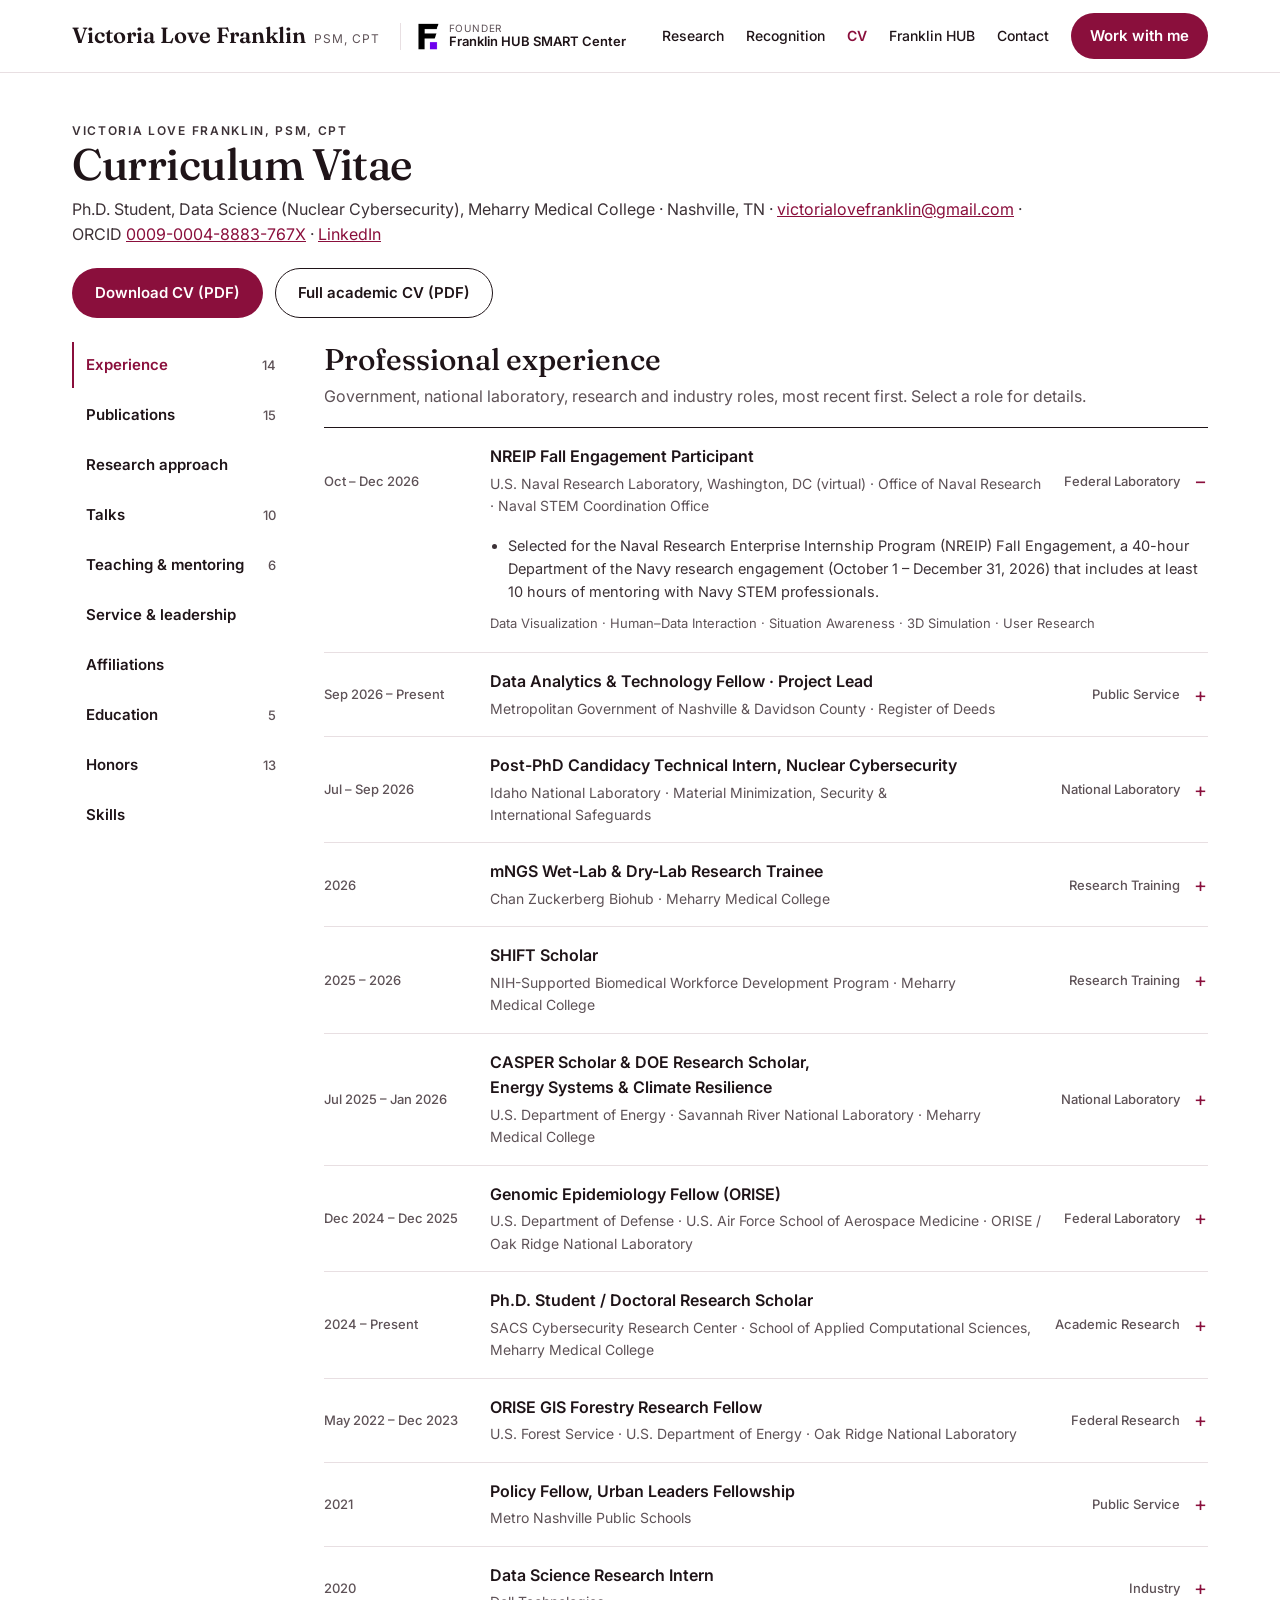
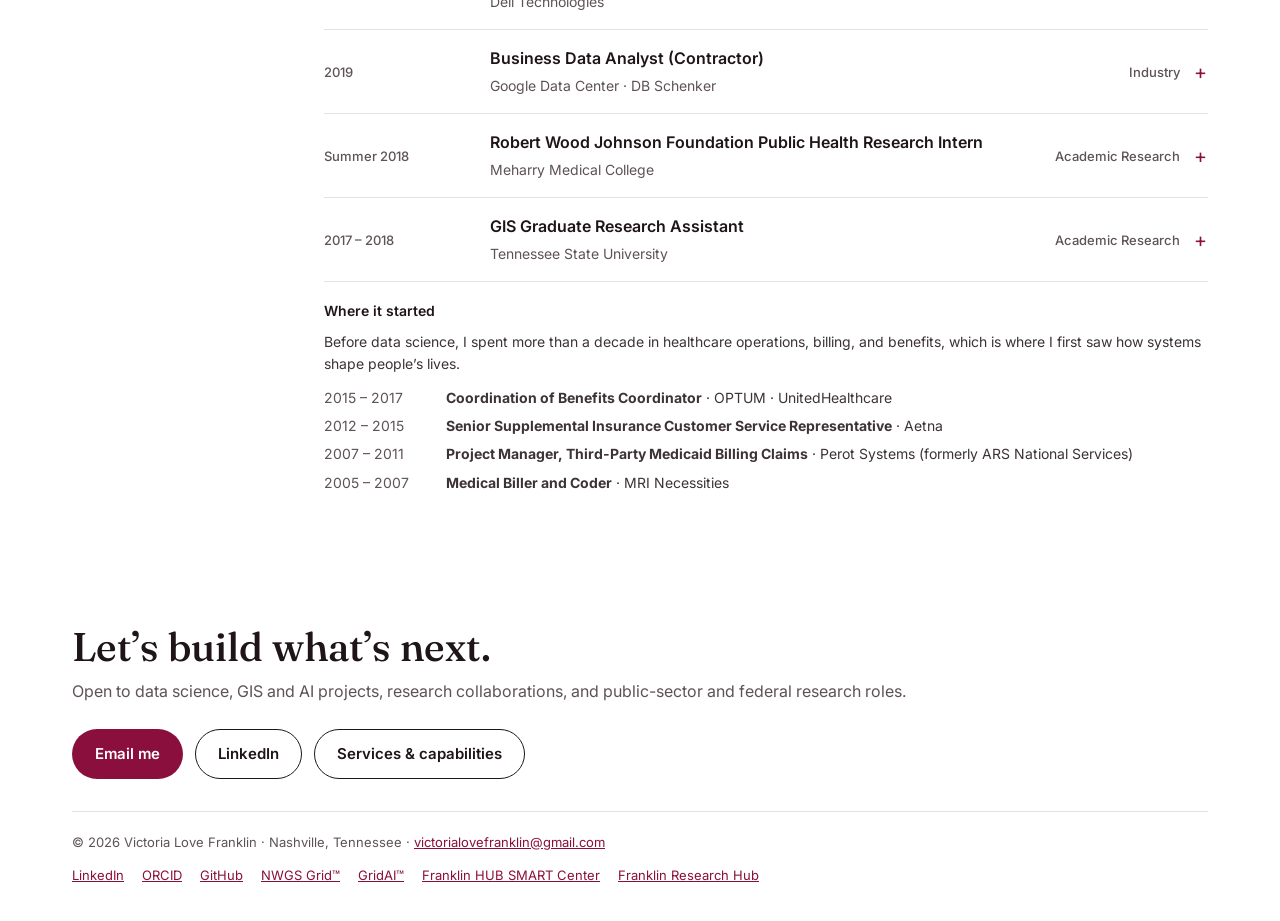
==== commit 3855b37f: "Sync site and README with CV: APHL abstract statuses, Meador 1st place, CV link label Co-authored-by" ====
--- a/experience.html
+++ b/experience.html
@@ -59,7 +59,7 @@
 <p>Ph.D. Student, Data Science (Nuclear Cybersecurity), Meharry Medical College · Nashville, TN · <a href="mailto:victorialovefranklin@gmail.com">victorialovefranklin@gmail.com</a> · <span class="nw">ORCID <a href="https://orcid.org/0009-0004-8883-767X" rel="noopener me" target="_blank">0009-0004-8883-767X</a></span> · <a href="https://www.linkedin.com/in/victoria-love-f-553740410/" rel="noopener me" target="_blank">LinkedIn</a></p>
 </div>
 <div class="btns">
-<a class="btn btn-primary" href="docs/Victoria-Love-Franklin-CV.pdf">Download CV (2-page PDF)</a>
+<a class="btn btn-primary" href="docs/Victoria-Love-Franklin-CV.pdf">Download CV (PDF)</a>
 <a class="btn btn-ghost" href="docs/Victoria-Love-Franklin-CV-Full.pdf">Full academic CV (PDF)</a>
 </div>
 </div>
@@ -71,7 +71,7 @@
 <button aria-pressed="false" class="filter" data-filter="accepted" type="button">Accepted</button>
 <button aria-pressed="false" class="filter" data-filter="review" type="button">Under review</button>
 <button aria-pressed="false" class="filter" data-filter="presented award" type="button">Presented &amp; awarded</button>
-<span class="note">First author on every work listed</span></div><div class="pub-group"><h3>Full papers: conference &amp; journal</h3><div class="box"><article class="pub" data-status="accepted"><span class="t">Socio-Environmental Grid Disruption Analysis (SEGDA): A Multi-Scale Spatial Assessment of Energy Justice and Climate Resilience Across California Census Tracts and Counties, 2018–2023</span><div><span class="st st-acc">Accepted · EAI Endorsed Transactions on Internet of Things · journal article</span></div><span class="c">Franklin, V.L., et al. (2026). Accepted for publication in EAI Endorsed Transactions on Internet of Things (open access; indexed in Scopus). · <a href="https://gridaitm.com/" rel="noopener" target="_blank">GridAI™</a></span></article><article class="pub" data-status="accepted"><span class="t">Decoding Tennessee Wastewater Surveillance: A Multimodal Geospatial Assessment of Infectious-Disease Signals, Surveillance Coverage, and Public-Health Equity</span><div><span class="st st-acc">Accepted · ICEPTP 2027 · full paper · Paper ID 117</span></div><span class="c">Franklin, V.L. (2027). 12th ICEPTP 2027, CSEE 2027 Congress, London, UK, Apr 8–10, 2027. Final version uploaded; proceedings publication pending (Crossref DOI; indexed in Scopus, Google Scholar and Semantic Scholar).</span></article><article class="pub" data-status="accepted"><span class="t">NWGS Grid: A Multimodal Wastewater Genomic Surveillance Framework for Geospatial, Genomic, and Public Health Intelligence, United States, October 2022–September 2026</span><div><span class="st st-acc">Accepted · ICEPTP 2027 · full paper · Paper ID 134</span></div><span class="c">Franklin, V.L. (2027). 12th ICEPTP 2027, CSEE 2027 Congress, London, UK, Apr 8–10, 2027. Final version uploaded. · <a href="https://nwgsgrid.com/" rel="noopener" target="_blank">nwgsgrid.com</a></span></article><article class="pub" data-status="accepted"><span class="t">From Wastewater Signals to Clinical Burden: A Multimodal Machine-Learning and Geospatial Evaluation of Respiratory Virus Surveillance Across United States Jurisdictions</span><div><span class="st st-acc">Accepted · ICEPTP 2027 · full paper · Paper ID 133</span></div><span class="c">Franklin, V.L. (2027). 12th ICEPTP 2027, CSEE 2027 Congress, London, UK, Apr 8–10, 2027. Final version uploaded.</span></article><article class="pub" data-status="accepted"><span class="t">Beyond Point Accuracy: Probabilistic Evaluation of Wastewater-Informed Respiratory Hospitalization Forecasts in Fifteen U.S. States</span><div><span class="st st-acc">Accepted · ICEPTP 2027 · full paper · Paper ID 135</span></div><span class="c">Franklin, V.L. (2027). 12th ICEPTP 2027, CSEE 2027 Congress, London, UK, Apr 8–10, 2027. Final version uploaded.</span></article><article class="pub" data-status="accepted"><span class="t">Two Ceilings on Wastewater-Based Surveillance: Observable Population Worldwide and Operational Lead Time in the United States</span><div><span class="st st-acc">Accepted · ICEPTP 2027 · full paper · Paper ID 136</span></div><span class="c">Franklin, V.L. (2027). 12th ICEPTP 2027, CSEE 2027 Congress, London, UK, Apr 8–10, 2027. Final version uploaded.</span></article><article class="pub" data-status="accepted"><span class="t">BioGrid Sentinel AI: A Geospatial Digital Twin Framework for Nuclear Infrastructure Resilience and Community Health Preparedness</span><div><span class="st st-acc">Accepted · EAI AICON 2027 · full paper</span></div><span class="c">Franklin, V.L., et al. (2027). EAI AICON 2027, 2nd International Conference on Artificial Intelligence &amp; Society, Kuala Lumpur, Malaysia (hybrid), May 4–5, 2027.</span></article></div></div><div class="pub-group"><h3>Oral &amp; poster presentations</h3><div class="box"><article class="pub" data-status="review"><span class="t">From Wastewater Signals to Clinical Burden: A Multimodal Machine-Learning and Geospatial Evaluation of Respiratory Virus Surveillance Across United States Jurisdictions</span><div><span class="st st-rev">Under review · APHL ID Lab Con 2027 · oral presentation (poster alternate) · abstract 2531099</span></div><span class="c">Franklin, V.L. (2027). APHL ID Lab Con 2027, Hyatt Regency Atlanta, Atlanta, GA, Mar 15–18, 2027. Abstract submitted Sep 14, 2026; locked for review.</span></article><article class="pub" data-status="review"><span class="t">Decoding Tennessee Wastewater Surveillance: A Multimodal Geospatial Assessment of Infectious-Disease Signals, Surveillance Coverage, and Public-Health Equity</span><div><span class="st st-rev">Under review · APHL ID Lab Con 2027 · traditional poster · abstract 2531131</span></div><span class="c">Franklin, V.L. (2027). APHL ID Lab Con 2027, Hyatt Regency Atlanta, Atlanta, GA, Mar 15–18, 2027. Abstract submitted Sep 14, 2026; locked for review.</span></article><article class="pub" data-status="review"><span class="t">Wastewater Genomic Surveillance Grid: A Multimodal Framework for Geospatial, Genomic, and Public Health Intelligence</span><div><span class="st st-rev">Under review · APHL ID Lab Con 2027 · digital poster · abstract 2531157</span></div><span class="c">Franklin, V.L. (2027). APHL ID Lab Con 2027, Hyatt Regency Atlanta, Atlanta, GA, Mar 15–18, 2027. Abstract submitted Sep 14, 2026; locked for review.</span></article><article class="pub" data-status="award"><span class="t">Hidden Communities, Unequal Resilience. SEGDA: Environmental Justice, Power Outage Burden, and Climate Stress Across California Census Tracts and Counties (2018–2023): Implications for Public Health Equity</span><div><span class="st st-prize">Poster Prize · Dr. Clifton K. Meador Student Poster Competition 2026</span></div><span class="c">Franklin, V.L. (2026). 4th Annual Dr. Clifton K. Meador Lectureship, Meharry Medical College, Nashville, TN, Nov 19, 2026. · <a href="https://gridaitm.com/" rel="noopener" target="_blank">GridAI™</a></span><div class="pub-thumb"><button aria-label="View Poster: Hidden Communities, Unequal Resilience (SEGDA), Meador Poster Prize 2026" class="thumb" data-gallery='[{"src": "docs/img/segda-meador-poster-prize.jpg", "alt": "Poster: Hidden Communities, Unequal Resilience (SEGDA), Meador Poster Prize 2026"}]' type="button"><img alt="" loading="lazy" src="docs/img/thumbs/segda-meador-poster-prize.jpg"/></button></div></article><article class="pub" data-status="award presented"><span class="t">Using GIS and Metagenomics to Enhance Wastewater Surveillance</span><div><span class="st st-pres">Presented · 2025 Wastewater Disease Surveillance Summit</span><span class="st st-prize">1st Place · 69th Annual Research Day</span></div><span class="c">Franklin, V.L., Gary, T., Sarker, B., &amp; Archer, R. (2025). Poster, Water Environment Federation with CDC, Los Angeles, June 3–4, 2025; abstract published by the Network of Wastewater-Based Epidemiology.</span><div class="pub-thumb"><button aria-label="View Poster: Using GIS and Metagenomics to Enhance Wastewater Surveillance, 2025" class="thumb" data-gallery='[{"src": "docs/img/wastewater-summit-poster-2025.jpg", "alt": "Poster: Using GIS and Metagenomics to Enhance Wastewater Surveillance, 2025"}]' type="button"><img alt="" loading="lazy" src="docs/img/thumbs/wastewater-summit-poster-2025.jpg"/></button></div></article><article class="pub" data-status="presented"><span class="t">Natural Gas Infrastructure, Social Vulnerability, and Health Equity in California: A Multi-Scale Spatial Analysis</span><div><span class="st st-pres">Presented · AIM-AHEAD Southeast Hub Research Symposium · published abstract</span></div><span class="c">Franklin, V.L. (2026). Poster, AIM-AHEAD Southeast Hub Research Symposium.</span></article><article class="pub" data-status="presented"><span class="t">Toward Climate-Resilient Energy Systems: A Geospatial RAG-Enabled Digital Twin Approach for Equity and Ecosystem Sustainability</span><div><span class="st st-pres">Presented · 106th AMS Annual Meeting · oral · published abstract</span></div><span class="c">Franklin, V.L., et al. (2026). Selected speaker, 39th Conference on Climate Variability and Change, session “Frontiers in Earth System Modeling II,” January 26, 2026.</span><div class="pub-thumb"><button aria-label="View Toward Climate-Resilient Energy Systems: A Geospatial RAG-Enabled Digital Twin Approach, 106th AMS Annual Meeting" class="thumb" data-gallery='[{"src": "docs/img/ams-2026-talk.jpg", "alt": "Toward Climate-Resilient Energy Systems: A Geospatial RAG-Enabled Digital Twin Approach, 106th AMS Annual Meeting"}]' type="button"><img alt="" loading="lazy" src="docs/img/thumbs/ams-2026-talk.jpg"/></button></div></article><article class="pub" data-status="presented"><span class="t">Analysis and Valuation of Ecosystem Services Provided by Urban Trees within Centennial Park, Davidson County, Nashville, TN</span><div><span class="st st-pres">Presented · USGIF GEOINTegration Summit · poster &amp; panel</span></div><span class="c">Franklin, V., Haile, S., &amp; Link, R. (2019). Tennessee State University.</span><div class="pub-thumb"><button aria-label="View Poster: Analysis and Valuation of Ecosystem Services Provided by Urban Trees in Centennial Park, 2019" class="thumb" data-gallery='[{"src": "docs/img/centennial-park-poster-2019.jpg", "alt": "Poster: Analysis and Valuation of Ecosystem Services Provided by Urban Trees in Centennial Park, 2019"}]' type="button"><img alt="" loading="lazy" src="docs/img/thumbs/centennial-park-poster-2019.jpg"/></button></div></article></div></div><div class="pub-group"><h3>Dissertation</h3><div class="box"><article class="pub" data-status="dev"><span class="t">Nuclear Sentinel AI: An Explainable, AI-Enabled Digital-Twin Framework for Nuclear Cyber-Physical Risk Assessment</span><div><span class="st st-dev">In development · Dissertation research</span></div><span class="c">Franklin, V.L. Ph.D. in Data Science (Nuclear Cybersecurity), Meharry Medical College. · <a href="https://github.com/victorialovefranklin/Nuclear-Sentinel/" rel="noopener" target="_blank">GitHub repository</a></span></article></div></div></section><section aria-labelledby="t-research" class="panel" id="p-research" role="tabpanel"><h2>Research approach</h2><p class="intro">The questions that guide my research, and the platforms built from it.</p><p style="font:500 21px/1.45 var(--serif);margin-bottom:12px">My research asks how data, AI, and geospatial intelligence can make critical systems safer, healthier, and more equitable, and how to keep those tools explainable to the people who rely on them.</p><p style="color:var(--body);margin-bottom:18px">Across nuclear cybersecurity, wastewater genomic surveillance, and energy resilience, I build methods that are transparent, reproducible, and grounded in community impact: explainable AI for operational technology, geospatial analysis of who is covered and who is missed, and decision-support tools that leaders and the public can actually use.</p><h3 class="sub-h">Guiding questions</h3><ul class="box rows"><li><span class="d">01</span><div><span class="t">How can AI detect threats to critical infrastructure, and explain why?</span></div></li><li><span class="d">02</span><div><span class="t">Which communities does public-health surveillance reach, and which does it miss?</span></div></li><li><span class="d">03</span><div><span class="t">What can wastewater, genomic, and geospatial data reveal before a crisis is visible?</span></div></li><li><span class="d">04</span><div><span class="t">How do power outages and climate hazards fall unevenly across communities?</span></div></li><li><span class="d">05</span><div><span class="t">How can research become tools that leaders and the public can actually use?</span></div></li></ul><h3 class="sub-h">Research platforms</h3><ul class="box rows"><li><span class="d">Live</span><div><span class="t">NWGS Grid™</span><span class="v">National wastewater genomic surveillance and public-health decision-support platform · <a href="https://nwgsgrid.com/" rel="noopener" target="_blank">nwgsgrid.com</a></span></div></li><li><span class="d">In development</span><div><span class="t">GridAI™</span><span class="v">Geospatial AI and energy-resilience application from the SEGDA research (journal paper accepted) · <a href="https://gridaitm.com/" rel="noopener" target="_blank">gridaitm.com</a></span></div></li><li><span class="d">Ongoing</span><div><span class="t">Nuclear Sentinel AI</span><span class="v">Dissertation research repository · <a href="https://github.com/victorialovefranklin/Nuclear-Sentinel/" rel="noopener" target="_blank">GitHub</a></span></div></li></ul></section><section aria-labelledby="t-talks" class="panel" id="p-talks" role="tabpanel"><h2>Talks &amp; presentations</h2><p class="intro">Selected presentations, panels and posters.</p><ul class="box rows"><li><span class="d">2027</span><div><span class="t">BioGrid Sentinel AI</span><span class="v">Accepted presenter · EAI AICON 2027, Kuala Lumpur (hybrid), May 4–5, 2027</span></div></li><li><span class="d">2026</span><div><span class="t">International Training Course on Protecting Computer-Based Systems in Nuclear Security Regimes</span><span class="v">Presenter · Idaho National Laboratory, Aug 5, 2026</span></div></li><li><span class="d">2026</span><div><span class="t">Meharry Ph.D. Spotlight: The Socio-Environmental Grid Disruption Analysis (SEGDA) Framework</span><span class="v">Invited speaker · Data Science Nashville Meetup, Mar 17, 2026</span></div></li><li><span class="d">2026</span><div><span class="t">Advancing Student Success Through Cyberinfrastructure Pathways in AI, Data Science, and Geospatial Intelligence at an HBCU</span><span class="v">Panel presenter · MS-CC Annual Meeting</span></div></li><li><span class="d">2026</span><div><span class="t">Toward Climate-Resilient Energy Systems: A Geospatial RAG-Enabled Digital Twin Approach for Equity and Ecosystem Sustainability</span><span class="v">Speaker · 106th AMS Annual Meeting, 39th Conference on Climate Variability and Change</span></div></li><li><span class="d">2026</span><div><span class="t">Natural Gas Infrastructure, Social Vulnerability, and Health Equity in California</span><span class="v">Poster · AIM-AHEAD Southeast Hub Research Symposium</span></div></li><li><span class="d">2025</span><div><span class="t">Using GIS and Metagenomics to Enhance Wastewater Surveillance</span><span class="v">Poster · 2025 Wastewater Disease Surveillance Summit, Los Angeles, June 3–4, 2025 (WEF with CDC)</span></div></li><li><span class="d">2025</span><div><span class="t">HBCU National Spotlight: HBCU Partnerships and Collaborations in Support of Frontline Communities</span><span class="v">Panelist · 11th Annual Environmental Justice &amp; Health Disparities Symposium (CEEJH), Sep 10, 2025</span></div></li><li><span class="d">2025</span><div><span class="t">STEM Day Speaker Series</span><span class="v">Invited speaker · Alabama A&amp;M University</span></div></li><li><span class="d">2019</span><div><span class="t">Analysis and Valuation of Ecosystem Services Provided by Urban Trees Within Centennial Park</span><span class="v">Poster &amp; panelist · USGIF GEOINTegration Summit</span></div></li></ul></section><section aria-labelledby="t-teaching" class="panel" id="p-teaching" role="tabpanel"><h2>Teaching &amp; mentorship</h2><p class="intro">Helping the next generation of researchers find their questions.</p><ul class="box rows"><li><span class="d">2025 – Present</span><div><span class="t">Master’s Capstone Research Mentor</span><span class="v">Meharry Medical College</span><span class="p">Guide graduate students through research design, methodology, data analysis, and technical communication.</span></div></li><li><span class="d">2025 – 2026</span><div><span class="t">Undergraduate Research Mentor</span><span class="v">Minority Serving Cyberinfrastructure Consortium (MS-CC) · Meharry Medical College · Fisk University</span><span class="p">Wrote curriculum for and co-mentored the 10-week MS-CC summer research internship in 2025 and 2026, and led one GIS workshop each summer: in 2025, on mapping social determinants of health and the Social Vulnerability Index, and on GIS Cyber Threat Mapping &amp; Spatial Analytics (June 25, 2026).</span></div></li><li><span class="d">2015 – Present</span><div><span class="t">STEAM Mentor &amp; Advocate</span><span class="v">Community, K–12, and undergraduate</span><span class="p">Plan and lead workshops in STEM and geospatial technology, and help people pivot across disciplines and career paths.</span></div></li><li><span class="d">2015 – Present</span><div><span class="t">PRN Substitute Teacher</span><span class="v">Metro Nashville Public Schools · Memphis Shelby County Schools</span><span class="p">Teaching across K–12 classrooms in Nashville and Memphis.</span></div></li><li><span class="d">2019</span><div><span class="t">Adjunct Instructor, Introduction to Public Health</span><span class="v">University of Memphis · Tennessee Board of Regents</span><span class="p">Taught undergraduate coursework on public-health systems and population health.</span></div></li><li><span class="d">2018 – 2019</span><div><span class="t">GIS Mentor</span><span class="v">Metro Nashville Public Schools</span><span class="p">Delivered GIS instruction and mentorship supporting K–12 STEM learning.</span></div></li></ul></section><section aria-labelledby="t-service" class="panel" id="p-service" role="tabpanel"><h2>Service &amp; leadership</h2><p class="intro">Public appointments, campus leadership and community work.</p><h3 class="sub-h">Public appointments</h3><ul class="box rows"><li><span class="d">2025 – Present</span><div><span class="t">Public Representative, Tennessee Committee of Clinical Perfusionists</span><span class="v">Appointed by Governor Bill Lee · 2025 – Present</span></div></li><li><span class="d">2025 – Present</span><div><span class="t">Tennessee Notary Public at Large</span><span class="v">Commissioned by the Tennessee Secretary of State · 2025 – Present</span></div></li></ul><h3 class="sub-h">Leadership</h3><ul class="box rows"><li><span class="d">2025 – Present</span><div><span class="t">Lead Organizer, Google Developer Groups On Campus, Meharry Medical College</span><span class="v">2025 – Present · Workshops, tech talks, and community events connecting student developers, faculty, and industry</span></div></li><li><span class="d">2024 – Present</span><div><span class="t">Organizer, Google Developer Groups Nashville Professional Chapter</span><span class="v">2024 – Present</span></div></li><li><span class="d">2025 – Present</span><div><span class="t">Founding Chair, National Society of Black Engineers (NSBE), Meharry Medical College</span><span class="v">2025 – Present · Founded the first NSBE chapter at Meharry and now serves as Region III Founding Chair &amp; Advisor, leading regional expansion</span></div></li><li><span class="d">2024 – 2026</span><div><span class="t">Student Council Member, School of Applied Computational Sciences</span><span class="v">2024 – 2026</span></div></li></ul><h3 class="sub-h">Community &amp; STEM outreach</h3><ul class="box rows"><li><span class="d">Oct 17, 2026</span><div><span class="t">Parade Participant, Tennessee State University 2026 Homecoming Parade</span><span class="v">With the team of Karen Johnson, Davidson County Register of Deeds · Jefferson Street, Nashville · Oct 17, 2026</span></div></li><li><span class="d"></span><div><span class="t">Organizer, Build with AI 2026</span><span class="v">Meharry Medical College · GDG Nashville · TSU AI SMART Center · SACS Cybersecurity Research Center</span></div></li><li><span class="d">2026</span><div><span class="t">Founder, Walking with SACS Health &amp; Wellness Initiative</span><span class="v">Meharry Medical College · 2026</span></div></li><li><span class="d">2026</span><div><span class="t">Volunteer, Black Girls in STEM Summit and Fisk University Career Day</span><span class="v">2026</span></div></li><li><span class="d">2018 – 2023</span><div><span class="t">Founder &amp; Organizer, Beale Street Art Crawl</span><span class="v">With the Downtown Memphis Commission and City of Memphis · 2018 – 2023</span></div></li><li><span class="d">2023</span><div><span class="t">Founder &amp; Organizer, Little Five Points Arts &amp; Vegan Festival</span><span class="v">Atlanta, Georgia · 2023</span></div></li><li><span class="d"></span><div><span class="t">Founder, Dear Music Nonprofit</span><span class="v">Supported by the Health Trust Foundation and Downtown Memphis Commission</span></div></li><li><span class="d">2017 – 2018</span><div><span class="t">Community Arts Instructor, Hadley Park Community Center</span><span class="v">2017 – 2018</span></div></li><li><span class="d">2015 – Present</span><div><span class="t">Community Organizer</span><span class="v">Tennessee and surrounding regions · 2015 – Present</span></div></li></ul></section><section aria-labelledby="t-affiliations" class="panel" id="p-affiliations" role="tabpanel"><h2>Affiliations</h2><p class="intro">Institutions, agencies and professional communities.</p><div class="plain-groups"><section class="plain-group"><h3>Academic</h3><ul class="plain-list"><li>Meharry Medical College</li><li>Tennessee State University</li><li>Fisk University</li><li>University of Memphis</li><li>Meharry-Vanderbilt Alliance</li><li>SACS Cybersecurity Research Center</li></ul></section><section class="plain-group"><h3>Federal Labs &amp; Agencies</h3><ul class="plain-list"><li>Idaho National Laboratory <small>DOE</small></li><li>Savannah River National Laboratory <small>DOE</small></li><li>Oak Ridge National Laboratory · ORISE <small>DOE</small></li><li>U.S. Naval Research Laboratory <small>Navy · ONR</small></li><li>U.S. Air Force School of Aerospace Medicine <small>DoD</small></li><li>U.S. Forest Service <small>USDA</small></li></ul></section><section class="plain-group"><h3>Government &amp; Public Service</h3><ul class="plain-list"><li>Metro Nashville &amp; Davidson County</li><li>Metro Nashville Public Schools</li><li>State of Tennessee</li><li>HBCU Environmental Justice Technical Collaborative</li></ul></section><section class="plain-group"><h3>Contractor / Partner</h3><ul class="plain-list"><li>Independent Contractor <small>1099 · Data, research &amp; technology</small></li><li>Google Data Center <small>Contractor · via DB Schenker</small></li><li>Dell Technologies <small>Industry</small></li><li>Chan Zuckerberg Biohub <small>Training</small></li><li>Minority Serving Cyberinfrastructure Consortium <small>Mentoring</small></li></ul></section><section class="plain-group"><h3>Professional Memberships</h3><ul class="plain-list"><li>HBCU Environmental Justice Technical Collaborative <small>Member</small></li><li>National Society of Black Engineers</li><li>IEEE <small>Student Member, 2025–Present · Marketing &amp; Communications Officer, SACS IEEE Student Branch</small></li><li>American Meteorological Society <small>Student Member, 2025–Present</small></li><li>Google Developer Groups</li><li>Association of Public Health Laboratories <small>Professional Member · Wastewater Surveillance Community of Practice, 2024–Present</small></li><li>Water Environment Federation <small>Professional Member, 2024–Present</small></li><li>Clean Water Professionals of KY &amp; TN <small>Student Member, 2025–Present</small></li><li>Alabama, Mississippi &amp; South Carolina Water Environment Associations <small>Student Member, 2025–Present</small></li><li>SACS Student Ambassador Program, Meharry Medical College <small>Student Ambassador · selected by invitation</small></li></ul></section></div></section><section aria-labelledby="t-education" class="panel" id="p-education" role="tabpanel"><h2>Education</h2><p class="intro">Every degree, all of them in Nashville.</p><h3 class="sub-h">Degrees</h3><ul class="box rows"><li><span class="d">2027</span><div><span class="t">Ph.D. in Data Science, Nuclear Cybersecurity Concentration (expected)</span><span class="v">Meharry Medical College · Dean’s List 2024–2025 &amp; 2025–2026 · Scholarship Recipient · GPA 3.93</span></div></li><li><span class="d">2026</span><div><span class="t">Graduate Certificate, Public Administration &amp; Executive Leadership</span><span class="v">Tennessee State University · December 4, 2026</span></div></li><li><span class="d">2018</span><div><span class="t">Professional Science Master’s (PSM), Applied Geospatial Information Systems</span><span class="v">Tennessee State University</span></div></li><li><span class="d">2014</span><div><span class="t">B.S. in Urban Studies, Minor in Nonprofit Management &amp; Leadership</span><span class="v">Tennessee State University · Dean’s List</span></div></li><li><span class="d">2005</span><div><span class="t">A.A.S., Health Information Technology</span><span class="v">Daymar Institute (formerly Draughons Junior College)</span></div></li></ul><h3 class="sub-h">Certifications &amp; training</h3><ul class="box rows"><li><span class="d"></span><div><span class="t">Introduction to Digital Forensics</span><span class="v">Centri · 2026</span></div></li><li><span class="d"></span><div><span class="t">Metagenomics Next-Generation Sequencing for Pathogen Surveillance and Discovery</span><span class="v">Chan Zuckerberg Initiative Biohub &amp; Meharry Medical College · 2026</span></div></li><li><span class="d"></span><div><span class="t">Build with AI CEU Certificate</span><span class="v">Tennessee State University · 2026</span></div></li><li><span class="d"></span><div><span class="t">Phlebotomy Certificate</span><span class="v">Northwest Phlebotomy School · 2026</span></div></li><li><span class="d"></span><div><span class="t">Annual Cyber Awareness Training</span><span class="v">U.S. Air Force · 2025</span></div></li><li><span class="d"></span><div><span class="t">Python Programming Certificate</span><span class="v">University of Michigan · 2020</span></div></li><li><span class="d"></span><div><span class="t">Certified Phlebotomy Technician (CPT) · Basic Life Support (BLS)</span><span class="v">National Registry of Allied Health Professionals, 2026 · American Heart Association, 2025</span></div></li></ul></section><section aria-labelledby="t-honors" class="panel" id="p-honors" role="tabpanel"><h2>Honors &amp; recognition</h2><p class="intro">Awards, features and funding.</p><ul class="box rows"><li><span class="d">Nov 19, 2026</span><div><span class="t">Poster Prize, Dr. Clifton K. Meador Student Poster Competition</span><span class="v">“Hidden Communities, Unequal Resilience” (SEGDA) · 4th Annual Dr. Clifton K. Meador Lectureship, Meharry Medical College</span></div></li><li><span class="d">2026</span><div><span class="t">Parade Grand Marshal, Nashville Veterans Day Parade</span><span class="v">Representing Meharry Medical College (Meharry 150) · Downtown Broadway, Nashville, Nov 11, 2026 · <a href="docs/2026-nashville-veterans-day-parade-flyer.jpg">Flyer</a></span></div></li><li><span class="d">Featured</span><div><span class="t">WastewaterSCAN Q&amp;A: Exploring Wastewater Monitoring Research at HBCUs</span><span class="v"><a href="https://www.wastewaterscan.org/" rel="noopener" target="_blank">WastewaterSCAN</a> · Stanford University &amp; Emory University</span></div></li><li><span class="d">2026</span><div><span class="t">Featured, Inspiring Black Scientist</span><span class="v"><a href="https://www.wiley.com/en-us/research/inspiring-black-scientists" rel="noopener" target="_blank">Wiley’s Inspiring Black Scientists initiative</a> · <a href="https://www.instagram.com/p/DVRQ2Feka2z/" rel="noopener" target="_blank">Announcement</a></span></div></li><li><span class="d">2026</span><div><span class="t">Women’s History Month Honoree</span><span class="v"><a href="https://www.instagram.com/hejtcollaborative/" rel="noopener" target="_blank">HBCU Environmental Justice Technical Collaborative</a></span></div></li><li><span class="d">2026</span><div><span class="t">Featured by Emory University Rollins School of Public Health</span><span class="v">Gangarosa Department of Environmental Health</span></div></li><li><span class="d">2025</span><div><span class="t">First Place Research Award, 69th Annual Research Day</span><span class="v">School of Applied Computational Sciences, Meharry Medical College</span></div></li><li><span class="d">2024–2025 · 2025–2026</span><div><span class="t">Dean’s List &amp; Scholarship Recipient</span><span class="v">School of Applied Computational Sciences, Meharry Medical College</span></div></li><li><span class="d">2024</span><div><span class="t">Health Trust Foundation Grant</span><span class="v">Dear Music Nonprofit, as founder</span></div></li><li><span class="d">2018 – 2019</span><div><span class="t">State of Downtown and Downtown Vision Awards</span><span class="v">Downtown Memphis Commission</span></div></li><li><span class="d">2019</span><div><span class="t">Mighty Light Award</span><span class="v">Downtown Memphis Commission · Beale Street Art Crawl</span></div></li><li><span class="d">2018</span><div><span class="t">Graduate Research Symposium Presenter</span><span class="v">Tennessee State University</span></div></li><li><span class="d">2017</span><div><span class="t">Power Moves Awards Nominee, Community Advocacy</span><span class="v">Power Moves Awards</span></div></li></ul></section><section aria-labelledby="t-skills" class="panel" id="p-skills" role="tabpanel"><h2>Technical capabilities</h2><p class="intro">Tools and methods I use most.</p><div class="plain-groups"><section class="plain-group"><h3>AI &amp; Data Science</h3><p><span class="nw">Machine Learning</span> · <span class="nw">Explainable AI</span> · <span class="nw">Anomaly Detection</span> · <span class="nw">Predictive Analytics</span> · <span class="nw">NLP</span> · <span class="nw">LLMs</span> · <span class="nw">RAG Architectures</span> · <span class="nw">LSTM</span> · <span class="nw">Statistical Analysis</span></p></section><section class="plain-group"><h3>Programming &amp; Data</h3><p><span class="nw">Python</span> · <span class="nw">R</span> · <span class="nw">SQL</span> · <span class="nw">BigQuery</span> · <span class="nw">ETL Pipelines</span> · <span class="nw">pandas</span> · <span class="nw">scikit-learn</span> · <span class="nw">XGBoost</span></p></section><section class="plain-group"><h3>GIS &amp; Geospatial</h3><p><span class="nw">ArcGIS Pro/Online</span> · <span class="nw">QGIS</span> · <span class="nw">Google Earth Engine</span> · <span class="nw">GeoPandas</span> · <span class="nw">Rasterio</span> · <span class="nw">GeoAI</span> · <span class="nw">Remote Sensing</span> · <span class="nw">Spatial Epidemiology</span></p></section><section class="plain-group"><h3>Cybersecurity &amp; Critical Infrastructure</h3><p><span class="nw">ICS/OT Security</span> · <span class="nw">HMI · PLC · SCADA</span> · <span class="nw">Vulnerability Assessment</span> · <span class="nw">OpenVAS</span> · <span class="nw">Wireshark</span> · <span class="nw">IDS</span> · <span class="nw">Digital Forensics</span></p></section><section class="plain-group"><h3>Systems &amp; Virtualization</h3><p><span class="nw">Kali Linux</span> · <span class="nw">Linux Administration</span> · <span class="nw">PowerShell</span> · <span class="nw">Docker</span> · <span class="nw">Proxmox</span> · <span class="nw">VMware</span></p></section><section class="plain-group"><h3>Visualization &amp; Reporting</h3><p><span class="nw">Power BI</span> · <span class="nw">Tableau</span> · <span class="nw">Plotly</span> · <span class="nw">Interactive Dashboards</span> · <span class="nw">Public Reporting</span> · <span class="nw">Open Data</span></p></section><section class="plain-group"><h3>Bioinformatics &amp; Biosurveillance</h3><p><span class="nw">Genomic Epidemiology</span> · <span class="nw">Metagenomics</span> · <span class="nw">Next-Generation Sequencing</span> · <span class="nw">Wastewater Surveillance</span> · <span class="nw">CZ ID</span></p></section></div></section></div>
+<span class="note">First author on every work listed</span></div><div class="pub-group"><h3>Full papers: conference &amp; journal</h3><div class="box"><article class="pub" data-status="accepted"><span class="t">Socio-Environmental Grid Disruption Analysis (SEGDA): A Multi-Scale Spatial Assessment of Energy Justice and Climate Resilience Across California Census Tracts and Counties, 2018–2023</span><div><span class="st st-acc">Accepted · EAI Endorsed Transactions on Internet of Things · journal article</span></div><span class="c">Franklin, V.L., et al. (2026). Accepted for publication in EAI Endorsed Transactions on Internet of Things (open access; indexed in Scopus). · <a href="https://gridaitm.com/" rel="noopener" target="_blank">GridAI™</a></span></article><article class="pub" data-status="accepted"><span class="t">Decoding Tennessee Wastewater Surveillance: A Multimodal Geospatial Assessment of Infectious-Disease Signals, Surveillance Coverage, and Public-Health Equity</span><div><span class="st st-acc">Accepted · ICEPTP 2027 · full paper · Paper ID 117</span></div><span class="c">Franklin, V.L. (2027). 12th ICEPTP 2027, CSEE 2027 Congress, London, UK, Apr 8–10, 2027. Final version uploaded; proceedings publication pending (Crossref DOI; indexed in Scopus, Google Scholar and Semantic Scholar).</span></article><article class="pub" data-status="accepted"><span class="t">NWGS Grid: A Multimodal Wastewater Genomic Surveillance Framework for Geospatial, Genomic, and Public Health Intelligence, United States, October 2022–September 2026</span><div><span class="st st-acc">Accepted · ICEPTP 2027 · full paper · Paper ID 134</span></div><span class="c">Franklin, V.L. (2027). 12th ICEPTP 2027, CSEE 2027 Congress, London, UK, Apr 8–10, 2027. Final version uploaded. · <a href="https://nwgsgrid.com/" rel="noopener" target="_blank">nwgsgrid.com</a></span></article><article class="pub" data-status="accepted"><span class="t">From Wastewater Signals to Clinical Burden: A Multimodal Machine-Learning and Geospatial Evaluation of Respiratory Virus Surveillance Across United States Jurisdictions</span><div><span class="st st-acc">Accepted · ICEPTP 2027 · full paper · Paper ID 133</span></div><span class="c">Franklin, V.L. (2027). 12th ICEPTP 2027, CSEE 2027 Congress, London, UK, Apr 8–10, 2027. Final version uploaded.</span></article><article class="pub" data-status="accepted"><span class="t">Beyond Point Accuracy: Probabilistic Evaluation of Wastewater-Informed Respiratory Hospitalization Forecasts in Fifteen U.S. States</span><div><span class="st st-acc">Accepted · ICEPTP 2027 · full paper · Paper ID 135</span></div><span class="c">Franklin, V.L. (2027). 12th ICEPTP 2027, CSEE 2027 Congress, London, UK, Apr 8–10, 2027. Final version uploaded.</span></article><article class="pub" data-status="accepted"><span class="t">Two Ceilings on Wastewater-Based Surveillance: Observable Population Worldwide and Operational Lead Time in the United States</span><div><span class="st st-acc">Accepted · ICEPTP 2027 · full paper · Paper ID 136</span></div><span class="c">Franklin, V.L. (2027). 12th ICEPTP 2027, CSEE 2027 Congress, London, UK, Apr 8–10, 2027. Final version uploaded.</span></article><article class="pub" data-status="accepted"><span class="t">BioGrid Sentinel AI: A Geospatial Digital Twin Framework for Nuclear Infrastructure Resilience and Community Health Preparedness</span><div><span class="st st-acc">Accepted · EAI AICON 2027 · full paper</span></div><span class="c">Franklin, V.L., et al. (2027). EAI AICON 2027, 2nd International Conference on Artificial Intelligence &amp; Society, Kuala Lumpur, Malaysia (hybrid), May 4–5, 2027.</span></article></div></div><div class="pub-group"><h3>Oral &amp; poster presentations</h3><div class="box"><article class="pub" data-status="accepted"><span class="t">From Wastewater Signals to Clinical Burden: A Multimodal Machine-Learning and Geospatial Evaluation of Respiratory Virus Surveillance Across United States Jurisdictions</span><div><span class="st st-acc">Accepted · APHL ID Lab Con 2027 · oral presentation · abstract 2531099</span></div><span class="c">Franklin, V.L. (2027). APHL ID Lab Con 2027, Hyatt Regency Atlanta, Atlanta, GA, Mar 15–18, 2027. Abstract submitted Sep 14, 2026; locked for review.</span></article><article class="pub" data-status="accepted"><span class="t">Decoding Tennessee Wastewater Surveillance: A Multimodal Geospatial Assessment of Infectious-Disease Signals, Surveillance Coverage, and Public-Health Equity</span><div><span class="st st-acc">Accepted · APHL ID Lab Con 2027 · poster · abstract 2531131</span></div><span class="c">Franklin, V.L. (2027). APHL ID Lab Con 2027, Hyatt Regency Atlanta, Atlanta, GA, Mar 15–18, 2027. Abstract submitted Sep 14, 2026; locked for review.</span></article><article class="pub" data-status="review"><span class="t">Wastewater Genomic Surveillance Grid: A Multimodal Framework for Geospatial, Genomic, and Public Health Intelligence</span><div><span class="st st-rev">Under review · APHL ID Lab Con 2027 · digital poster · abstract 2531157</span></div><span class="c">Franklin, V.L. (2027). APHL ID Lab Con 2027, Hyatt Regency Atlanta, Atlanta, GA, Mar 15–18, 2027. Abstract submitted Sep 14, 2026; locked for review.</span></article><article class="pub" data-status="award"><span class="t">Hidden Communities, Unequal Resilience. SEGDA: Environmental Justice, Power Outage Burden, and Climate Stress Across California Census Tracts and Counties (2018–2023): Implications for Public Health Equity</span><div><span class="st st-prize">1st Place Poster Prize · Dr. Clifton K. Meador Student Poster Competition 2026</span></div><span class="c">Franklin, V.L. (2026). 4th Annual Dr. Clifton K. Meador Lectureship, Meharry Medical College, Nashville, TN, Nov 19, 2026. · <a href="https://gridaitm.com/" rel="noopener" target="_blank">GridAI™</a></span><div class="pub-thumb"><button aria-label="View Poster: Hidden Communities, Unequal Resilience (SEGDA), Meador Poster Prize 2026" class="thumb" data-gallery='[{"src": "docs/img/segda-meador-poster-prize.jpg", "alt": "Poster: Hidden Communities, Unequal Resilience (SEGDA), Meador Poster Prize 2026"}]' type="button"><img alt="" loading="lazy" src="docs/img/thumbs/segda-meador-poster-prize.jpg"/></button></div></article><article class="pub" data-status="award presented"><span class="t">Using GIS and Metagenomics to Enhance Wastewater Surveillance</span><div><span class="st st-pres">Presented · 2025 Wastewater Disease Surveillance Summit</span><span class="st st-prize">1st Place · 69th Annual Research Day</span></div><span class="c">Franklin, V.L., Gary, T., Sarker, B., &amp; Archer, R. (2025). Poster, Water Environment Federation with CDC, Los Angeles, June 3–4, 2025; abstract published by the Network of Wastewater-Based Epidemiology.</span><div class="pub-thumb"><button aria-label="View Poster: Using GIS and Metagenomics to Enhance Wastewater Surveillance, 2025" class="thumb" data-gallery='[{"src": "docs/img/wastewater-summit-poster-2025.jpg", "alt": "Poster: Using GIS and Metagenomics to Enhance Wastewater Surveillance, 2025"}]' type="button"><img alt="" loading="lazy" src="docs/img/thumbs/wastewater-summit-poster-2025.jpg"/></button></div></article><article class="pub" data-status="presented"><span class="t">Natural Gas Infrastructure, Social Vulnerability, and Health Equity in California: A Multi-Scale Spatial Analysis</span><div><span class="st st-pres">Presented · AIM-AHEAD Southeast Hub Research Symposium · published abstract</span></div><span class="c">Franklin, V.L. (2026). Poster, AIM-AHEAD Southeast Hub Research Symposium.</span></article><article class="pub" data-status="presented"><span class="t">Toward Climate-Resilient Energy Systems: A Geospatial RAG-Enabled Digital Twin Approach for Equity and Ecosystem Sustainability</span><div><span class="st st-pres">Presented · 106th AMS Annual Meeting · oral · published abstract</span></div><span class="c">Franklin, V.L., et al. (2026). Selected speaker, 39th Conference on Climate Variability and Change, session “Frontiers in Earth System Modeling II,” January 26, 2026.</span><div class="pub-thumb"><button aria-label="View Toward Climate-Resilient Energy Systems: A Geospatial RAG-Enabled Digital Twin Approach, 106th AMS Annual Meeting" class="thumb" data-gallery='[{"src": "docs/img/ams-2026-talk.jpg", "alt": "Toward Climate-Resilient Energy Systems: A Geospatial RAG-Enabled Digital Twin Approach, 106th AMS Annual Meeting"}]' type="button"><img alt="" loading="lazy" src="docs/img/thumbs/ams-2026-talk.jpg"/></button></div></article><article class="pub" data-status="presented"><span class="t">Analysis and Valuation of Ecosystem Services Provided by Urban Trees within Centennial Park, Davidson County, Nashville, TN</span><div><span class="st st-pres">Presented · USGIF GEOINTegration Summit · poster &amp; panel</span></div><span class="c">Franklin, V., Haile, S., &amp; Link, R. (2019). Tennessee State University.</span><div class="pub-thumb"><button aria-label="View Poster: Analysis and Valuation of Ecosystem Services Provided by Urban Trees in Centennial Park, 2019" class="thumb" data-gallery='[{"src": "docs/img/centennial-park-poster-2019.jpg", "alt": "Poster: Analysis and Valuation of Ecosystem Services Provided by Urban Trees in Centennial Park, 2019"}]' type="button"><img alt="" loading="lazy" src="docs/img/thumbs/centennial-park-poster-2019.jpg"/></button></div></article></div></div><div class="pub-group"><h3>Dissertation</h3><div class="box"><article class="pub" data-status="dev"><span class="t">Nuclear Sentinel AI: An Explainable, AI-Enabled Digital-Twin Framework for Nuclear Cyber-Physical Risk Assessment</span><div><span class="st st-dev">In development · Dissertation research</span></div><span class="c">Franklin, V.L. Ph.D. in Data Science (Nuclear Cybersecurity), Meharry Medical College. · <a href="https://github.com/victorialovefranklin/Nuclear-Sentinel/" rel="noopener" target="_blank">GitHub repository</a></span></article></div></div></section><section aria-labelledby="t-research" class="panel" id="p-research" role="tabpanel"><h2>Research approach</h2><p class="intro">The questions that guide my research, and the platforms built from it.</p><p style="font:500 21px/1.45 var(--serif);margin-bottom:12px">My research asks how data, AI, and geospatial intelligence can make critical systems safer, healthier, and more equitable, and how to keep those tools explainable to the people who rely on them.</p><p style="color:var(--body);margin-bottom:18px">Across nuclear cybersecurity, wastewater genomic surveillance, and energy resilience, I build methods that are transparent, reproducible, and grounded in community impact: explainable AI for operational technology, geospatial analysis of who is covered and who is missed, and decision-support tools that leaders and the public can actually use.</p><h3 class="sub-h">Guiding questions</h3><ul class="box rows"><li><span class="d">01</span><div><span class="t">How can AI detect threats to critical infrastructure, and explain why?</span></div></li><li><span class="d">02</span><div><span class="t">Which communities does public-health surveillance reach, and which does it miss?</span></div></li><li><span class="d">03</span><div><span class="t">What can wastewater, genomic, and geospatial data reveal before a crisis is visible?</span></div></li><li><span class="d">04</span><div><span class="t">How do power outages and climate hazards fall unevenly across communities?</span></div></li><li><span class="d">05</span><div><span class="t">How can research become tools that leaders and the public can actually use?</span></div></li></ul><h3 class="sub-h">Research platforms</h3><ul class="box rows"><li><span class="d">Live</span><div><span class="t">NWGS Grid™</span><span class="v">National wastewater genomic surveillance and public-health decision-support platform · <a href="https://nwgsgrid.com/" rel="noopener" target="_blank">nwgsgrid.com</a></span></div></li><li><span class="d">In development</span><div><span class="t">GridAI™</span><span class="v">Geospatial AI and energy-resilience application from the SEGDA research (journal paper accepted) · <a href="https://gridaitm.com/" rel="noopener" target="_blank">gridaitm.com</a></span></div></li><li><span class="d">Ongoing</span><div><span class="t">Nuclear Sentinel AI</span><span class="v">Dissertation research repository · <a href="https://github.com/victorialovefranklin/Nuclear-Sentinel/" rel="noopener" target="_blank">GitHub</a></span></div></li></ul></section><section aria-labelledby="t-talks" class="panel" id="p-talks" role="tabpanel"><h2>Talks &amp; presentations</h2><p class="intro">Selected presentations, panels and posters.</p><ul class="box rows"><li><span class="d">2027</span><div><span class="t">BioGrid Sentinel AI</span><span class="v">Accepted presenter · EAI AICON 2027, Kuala Lumpur (hybrid), May 4–5, 2027</span></div></li><li><span class="d">2026</span><div><span class="t">International Training Course on Protecting Computer-Based Systems in Nuclear Security Regimes</span><span class="v">Presenter · Idaho National Laboratory, Aug 5, 2026</span></div></li><li><span class="d">2026</span><div><span class="t">Meharry Ph.D. Spotlight: The Socio-Environmental Grid Disruption Analysis (SEGDA) Framework</span><span class="v">Invited speaker · Data Science Nashville Meetup, Mar 17, 2026</span></div></li><li><span class="d">2026</span><div><span class="t">Advancing Student Success Through Cyberinfrastructure Pathways in AI, Data Science, and Geospatial Intelligence at an HBCU</span><span class="v">Panel presenter · MS-CC Annual Meeting</span></div></li><li><span class="d">2026</span><div><span class="t">Toward Climate-Resilient Energy Systems: A Geospatial RAG-Enabled Digital Twin Approach for Equity and Ecosystem Sustainability</span><span class="v">Speaker · 106th AMS Annual Meeting, 39th Conference on Climate Variability and Change</span></div></li><li><span class="d">2026</span><div><span class="t">Natural Gas Infrastructure, Social Vulnerability, and Health Equity in California</span><span class="v">Poster · AIM-AHEAD Southeast Hub Research Symposium</span></div></li><li><span class="d">2025</span><div><span class="t">Using GIS and Metagenomics to Enhance Wastewater Surveillance</span><span class="v">Poster · 2025 Wastewater Disease Surveillance Summit, Los Angeles, June 3–4, 2025 (WEF with CDC)</span></div></li><li><span class="d">2025</span><div><span class="t">HBCU National Spotlight: HBCU Partnerships and Collaborations in Support of Frontline Communities</span><span class="v">Panelist · 11th Annual Environmental Justice &amp; Health Disparities Symposium (CEEJH), Sep 10, 2025</span></div></li><li><span class="d">2025</span><div><span class="t">STEM Day Speaker Series</span><span class="v">Invited speaker · Alabama A&amp;M University</span></div></li><li><span class="d">2019</span><div><span class="t">Analysis and Valuation of Ecosystem Services Provided by Urban Trees Within Centennial Park</span><span class="v">Poster &amp; panelist · USGIF GEOINTegration Summit</span></div></li></ul></section><section aria-labelledby="t-teaching" class="panel" id="p-teaching" role="tabpanel"><h2>Teaching &amp; mentorship</h2><p class="intro">Helping the next generation of researchers find their questions.</p><ul class="box rows"><li><span class="d">2025 – Present</span><div><span class="t">Master’s Capstone Research Mentor</span><span class="v">Meharry Medical College</span><span class="p">Guide graduate students through research design, methodology, data analysis, and technical communication.</span></div></li><li><span class="d">2025 – 2026</span><div><span class="t">Undergraduate Research Mentor</span><span class="v">Minority Serving Cyberinfrastructure Consortium (MS-CC) · Meharry Medical College · Fisk University</span><span class="p">Wrote curriculum for and co-mentored the 10-week MS-CC summer research internship in 2025 and 2026, and led one GIS workshop each summer: in 2025, on mapping social determinants of health and the Social Vulnerability Index, and on GIS Cyber Threat Mapping &amp; Spatial Analytics (June 25, 2026).</span></div></li><li><span class="d">2015 – Present</span><div><span class="t">STEAM Mentor &amp; Advocate</span><span class="v">Community, K–12, and undergraduate</span><span class="p">Plan and lead workshops in STEM and geospatial technology, and help people pivot across disciplines and career paths.</span></div></li><li><span class="d">2015 – Present</span><div><span class="t">PRN Substitute Teacher</span><span class="v">Metro Nashville Public Schools · Memphis Shelby County Schools</span><span class="p">Teaching across K–12 classrooms in Nashville and Memphis.</span></div></li><li><span class="d">2019</span><div><span class="t">Adjunct Instructor, Introduction to Public Health</span><span class="v">University of Memphis · Tennessee Board of Regents</span><span class="p">Taught undergraduate coursework on public-health systems and population health.</span></div></li><li><span class="d">2018 – 2019</span><div><span class="t">GIS Mentor</span><span class="v">Metro Nashville Public Schools</span><span class="p">Delivered GIS instruction and mentorship supporting K–12 STEM learning.</span></div></li></ul></section><section aria-labelledby="t-service" class="panel" id="p-service" role="tabpanel"><h2>Service &amp; leadership</h2><p class="intro">Public appointments, campus leadership and community work.</p><h3 class="sub-h">Public appointments</h3><ul class="box rows"><li><span class="d">2025 – Present</span><div><span class="t">Public Representative, Tennessee Committee of Clinical Perfusionists</span><span class="v">Appointed by Governor Bill Lee · 2025 – Present</span></div></li><li><span class="d">2025 – Present</span><div><span class="t">Tennessee Notary Public at Large</span><span class="v">Commissioned by the Tennessee Secretary of State · 2025 – Present</span></div></li></ul><h3 class="sub-h">Leadership</h3><ul class="box rows"><li><span class="d">2025 – Present</span><div><span class="t">Lead Organizer, Google Developer Groups On Campus, Meharry Medical College</span><span class="v">2025 – Present · Workshops, tech talks, and community events connecting student developers, faculty, and industry</span></div></li><li><span class="d">2024 – Present</span><div><span class="t">Organizer, Google Developer Groups Nashville Professional Chapter</span><span class="v">2024 – Present</span></div></li><li><span class="d">2025 – Present</span><div><span class="t">Founding Chair, National Society of Black Engineers (NSBE), Meharry Medical College</span><span class="v">2025 – Present · Founded the first NSBE chapter at Meharry and now serves as Region III Founding Chair &amp; Advisor, leading regional expansion</span></div></li><li><span class="d">2024 – 2026</span><div><span class="t">Student Council Member, School of Applied Computational Sciences</span><span class="v">2024 – 2026</span></div></li></ul><h3 class="sub-h">Community &amp; STEM outreach</h3><ul class="box rows"><li><span class="d">Oct 17, 2026</span><div><span class="t">Parade Participant, Tennessee State University 2026 Homecoming Parade</span><span class="v">With the team of Karen Johnson, Davidson County Register of Deeds · Jefferson Street, Nashville · Oct 17, 2026</span></div></li><li><span class="d"></span><div><span class="t">Organizer, Build with AI 2026</span><span class="v">Meharry Medical College · GDG Nashville · TSU AI SMART Center · SACS Cybersecurity Research Center</span></div></li><li><span class="d">2026</span><div><span class="t">Founder, Walking with SACS Health &amp; Wellness Initiative</span><span class="v">Meharry Medical College · 2026</span></div></li><li><span class="d">2026</span><div><span class="t">Volunteer, Black Girls in STEM Summit and Fisk University Career Day</span><span class="v">2026</span></div></li><li><span class="d">2018 – 2023</span><div><span class="t">Founder &amp; Organizer, Beale Street Art Crawl</span><span class="v">With the Downtown Memphis Commission and City of Memphis · 2018 – 2023</span></div></li><li><span class="d">2023</span><div><span class="t">Founder &amp; Organizer, Little Five Points Arts &amp; Vegan Festival</span><span class="v">Atlanta, Georgia · 2023</span></div></li><li><span class="d"></span><div><span class="t">Founder, Dear Music Nonprofit</span><span class="v">Supported by the Health Trust Foundation and Downtown Memphis Commission</span></div></li><li><span class="d">2017 – 2018</span><div><span class="t">Community Arts Instructor, Hadley Park Community Center</span><span class="v">2017 – 2018</span></div></li><li><span class="d">2015 – Present</span><div><span class="t">Community Organizer</span><span class="v">Tennessee and surrounding regions · 2015 – Present</span></div></li></ul></section><section aria-labelledby="t-affiliations" class="panel" id="p-affiliations" role="tabpanel"><h2>Affiliations</h2><p class="intro">Institutions, agencies and professional communities.</p><div class="plain-groups"><section class="plain-group"><h3>Academic</h3><ul class="plain-list"><li>Meharry Medical College</li><li>Tennessee State University</li><li>Fisk University</li><li>University of Memphis</li><li>Meharry-Vanderbilt Alliance</li><li>SACS Cybersecurity Research Center</li></ul></section><section class="plain-group"><h3>Federal Labs &amp; Agencies</h3><ul class="plain-list"><li>Idaho National Laboratory <small>DOE</small></li><li>Savannah River National Laboratory <small>DOE</small></li><li>Oak Ridge National Laboratory · ORISE <small>DOE</small></li><li>U.S. Naval Research Laboratory <small>Navy · ONR</small></li><li>U.S. Air Force School of Aerospace Medicine <small>DoD</small></li><li>U.S. Forest Service <small>USDA</small></li></ul></section><section class="plain-group"><h3>Government &amp; Public Service</h3><ul class="plain-list"><li>Metro Nashville &amp; Davidson County</li><li>Metro Nashville Public Schools</li><li>State of Tennessee</li><li>HBCU Environmental Justice Technical Collaborative</li></ul></section><section class="plain-group"><h3>Contractor / Partner</h3><ul class="plain-list"><li>Independent Contractor <small>1099 · Data, research &amp; technology</small></li><li>Google Data Center <small>Contractor · via DB Schenker</small></li><li>Dell Technologies <small>Industry</small></li><li>Chan Zuckerberg Biohub <small>Training</small></li><li>Minority Serving Cyberinfrastructure Consortium <small>Mentoring</small></li></ul></section><section class="plain-group"><h3>Professional Memberships</h3><ul class="plain-list"><li>HBCU Environmental Justice Technical Collaborative <small>Member</small></li><li>National Society of Black Engineers</li><li>IEEE <small>Student Member, 2025–Present · Marketing &amp; Communications Officer, SACS IEEE Student Branch</small></li><li>American Meteorological Society <small>Student Member, 2025–Present</small></li><li>Google Developer Groups</li><li>Association of Public Health Laboratories <small>Professional Member · Wastewater Surveillance Community of Practice, 2024–Present</small></li><li>Water Environment Federation <small>Professional Member, 2024–Present</small></li><li>Clean Water Professionals of KY &amp; TN <small>Student Member, 2025–Present</small></li><li>Alabama, Mississippi &amp; South Carolina Water Environment Associations <small>Student Member, 2025–Present</small></li><li>SACS Student Ambassador Program, Meharry Medical College <small>Student Ambassador · selected by invitation</small></li></ul></section></div></section><section aria-labelledby="t-education" class="panel" id="p-education" role="tabpanel"><h2>Education</h2><p class="intro">Every degree, all of them in Nashville.</p><h3 class="sub-h">Degrees</h3><ul class="box rows"><li><span class="d">2027</span><div><span class="t">Ph.D. in Data Science, Nuclear Cybersecurity Concentration (expected)</span><span class="v">Meharry Medical College · Dean’s List 2024–2025 &amp; 2025–2026 · Scholarship Recipient · GPA 3.93</span></div></li><li><span class="d">2026</span><div><span class="t">Graduate Certificate, Public Administration &amp; Executive Leadership</span><span class="v">Tennessee State University · December 4, 2026</span></div></li><li><span class="d">2018</span><div><span class="t">Professional Science Master’s (PSM), Applied Geospatial Information Systems</span><span class="v">Tennessee State University</span></div></li><li><span class="d">2014</span><div><span class="t">B.S. in Urban Studies, Minor in Nonprofit Management &amp; Leadership</span><span class="v">Tennessee State University · Dean’s List</span></div></li><li><span class="d">2005</span><div><span class="t">A.A.S., Health Information Technology</span><span class="v">Daymar Institute (formerly Draughons Junior College)</span></div></li></ul><h3 class="sub-h">Certifications &amp; training</h3><ul class="box rows"><li><span class="d"></span><div><span class="t">Introduction to Digital Forensics</span><span class="v">Centri · 2026</span></div></li><li><span class="d"></span><div><span class="t">Metagenomics Next-Generation Sequencing for Pathogen Surveillance and Discovery</span><span class="v">Chan Zuckerberg Initiative Biohub &amp; Meharry Medical College · 2026</span></div></li><li><span class="d"></span><div><span class="t">Build with AI CEU Certificate</span><span class="v">Tennessee State University · 2026</span></div></li><li><span class="d"></span><div><span class="t">Phlebotomy Certificate</span><span class="v">Northwest Phlebotomy School · 2026</span></div></li><li><span class="d"></span><div><span class="t">Annual Cyber Awareness Training</span><span class="v">U.S. Air Force · 2025</span></div></li><li><span class="d"></span><div><span class="t">Python Programming Certificate</span><span class="v">University of Michigan · 2020</span></div></li><li><span class="d"></span><div><span class="t">Certified Phlebotomy Technician (CPT) · Basic Life Support (BLS)</span><span class="v">National Registry of Allied Health Professionals, 2026 · American Heart Association, 2025</span></div></li></ul></section><section aria-labelledby="t-honors" class="panel" id="p-honors" role="tabpanel"><h2>Honors &amp; recognition</h2><p class="intro">Awards, features and funding.</p><ul class="box rows"><li><span class="d">Nov 19, 2026</span><div><span class="t">Poster Prize, Dr. Clifton K. Meador Student Poster Competition</span><span class="v">“Hidden Communities, Unequal Resilience” (SEGDA) · 4th Annual Dr. Clifton K. Meador Lectureship, Meharry Medical College</span></div></li><li><span class="d">2026</span><div><span class="t">Parade Grand Marshal, Nashville Veterans Day Parade</span><span class="v">Representing Meharry Medical College (Meharry 150) · Downtown Broadway, Nashville, Nov 11, 2026 · <a href="docs/2026-nashville-veterans-day-parade-flyer.jpg">Flyer</a></span></div></li><li><span class="d">Featured</span><div><span class="t">WastewaterSCAN Q&amp;A: Exploring Wastewater Monitoring Research at HBCUs</span><span class="v"><a href="https://www.wastewaterscan.org/" rel="noopener" target="_blank">WastewaterSCAN</a> · Stanford University &amp; Emory University</span></div></li><li><span class="d">2026</span><div><span class="t">Featured, Inspiring Black Scientist</span><span class="v"><a href="https://www.wiley.com/en-us/research/inspiring-black-scientists" rel="noopener" target="_blank">Wiley’s Inspiring Black Scientists initiative</a> · <a href="https://www.instagram.com/p/DVRQ2Feka2z/" rel="noopener" target="_blank">Announcement</a></span></div></li><li><span class="d">2026</span><div><span class="t">Women’s History Month Honoree</span><span class="v"><a href="https://www.instagram.com/hejtcollaborative/" rel="noopener" target="_blank">HBCU Environmental Justice Technical Collaborative</a></span></div></li><li><span class="d">2026</span><div><span class="t">Featured by Emory University Rollins School of Public Health</span><span class="v">Gangarosa Department of Environmental Health</span></div></li><li><span class="d">2025</span><div><span class="t">First Place Research Award, 69th Annual Research Day</span><span class="v">School of Applied Computational Sciences, Meharry Medical College</span></div></li><li><span class="d">2024–2025 · 2025–2026</span><div><span class="t">Dean’s List &amp; Scholarship Recipient</span><span class="v">School of Applied Computational Sciences, Meharry Medical College</span></div></li><li><span class="d">2024</span><div><span class="t">Health Trust Foundation Grant</span><span class="v">Dear Music Nonprofit, as founder</span></div></li><li><span class="d">2018 – 2019</span><div><span class="t">State of Downtown and Downtown Vision Awards</span><span class="v">Downtown Memphis Commission</span></div></li><li><span class="d">2019</span><div><span class="t">Mighty Light Award</span><span class="v">Downtown Memphis Commission · Beale Street Art Crawl</span></div></li><li><span class="d">2018</span><div><span class="t">Graduate Research Symposium Presenter</span><span class="v">Tennessee State University</span></div></li><li><span class="d">2017</span><div><span class="t">Power Moves Awards Nominee, Community Advocacy</span><span class="v">Power Moves Awards</span></div></li></ul></section><section aria-labelledby="t-skills" class="panel" id="p-skills" role="tabpanel"><h2>Technical capabilities</h2><p class="intro">Tools and methods I use most.</p><div class="plain-groups"><section class="plain-group"><h3>AI &amp; Data Science</h3><p><span class="nw">Machine Learning</span> · <span class="nw">Explainable AI</span> · <span class="nw">Anomaly Detection</span> · <span class="nw">Predictive Analytics</span> · <span class="nw">NLP</span> · <span class="nw">LLMs</span> · <span class="nw">RAG Architectures</span> · <span class="nw">LSTM</span> · <span class="nw">Statistical Analysis</span></p></section><section class="plain-group"><h3>Programming &amp; Data</h3><p><span class="nw">Python</span> · <span class="nw">R</span> · <span class="nw">SQL</span> · <span class="nw">BigQuery</span> · <span class="nw">ETL Pipelines</span> · <span class="nw">pandas</span> · <span class="nw">scikit-learn</span> · <span class="nw">XGBoost</span></p></section><section class="plain-group"><h3>GIS &amp; Geospatial</h3><p><span class="nw">ArcGIS Pro/Online</span> · <span class="nw">QGIS</span> · <span class="nw">Google Earth Engine</span> · <span class="nw">GeoPandas</span> · <span class="nw">Rasterio</span> · <span class="nw">GeoAI</span> · <span class="nw">Remote Sensing</span> · <span class="nw">Spatial Epidemiology</span></p></section><section class="plain-group"><h3>Cybersecurity &amp; Critical Infrastructure</h3><p><span class="nw">ICS/OT Security</span> · <span class="nw">HMI · PLC · SCADA</span> · <span class="nw">Vulnerability Assessment</span> · <span class="nw">OpenVAS</span> · <span class="nw">Wireshark</span> · <span class="nw">IDS</span> · <span class="nw">Digital Forensics</span></p></section><section class="plain-group"><h3>Systems &amp; Virtualization</h3><p><span class="nw">Kali Linux</span> · <span class="nw">Linux Administration</span> · <span class="nw">PowerShell</span> · <span class="nw">Docker</span> · <span class="nw">Proxmox</span> · <span class="nw">VMware</span></p></section><section class="plain-group"><h3>Visualization &amp; Reporting</h3><p><span class="nw">Power BI</span> · <span class="nw">Tableau</span> · <span class="nw">Plotly</span> · <span class="nw">Interactive Dashboards</span> · <span class="nw">Public Reporting</span> · <span class="nw">Open Data</span></p></section><section class="plain-group"><h3>Bioinformatics &amp; Biosurveillance</h3><p><span class="nw">Genomic Epidemiology</span> · <span class="nw">Metagenomics</span> · <span class="nw">Next-Generation Sequencing</span> · <span class="nw">Wastewater Surveillance</span> · <span class="nw">CZ ID</span></p></section></div></section></div>
 </div>
 </main>
 <footer class="site-footer" id="contact">
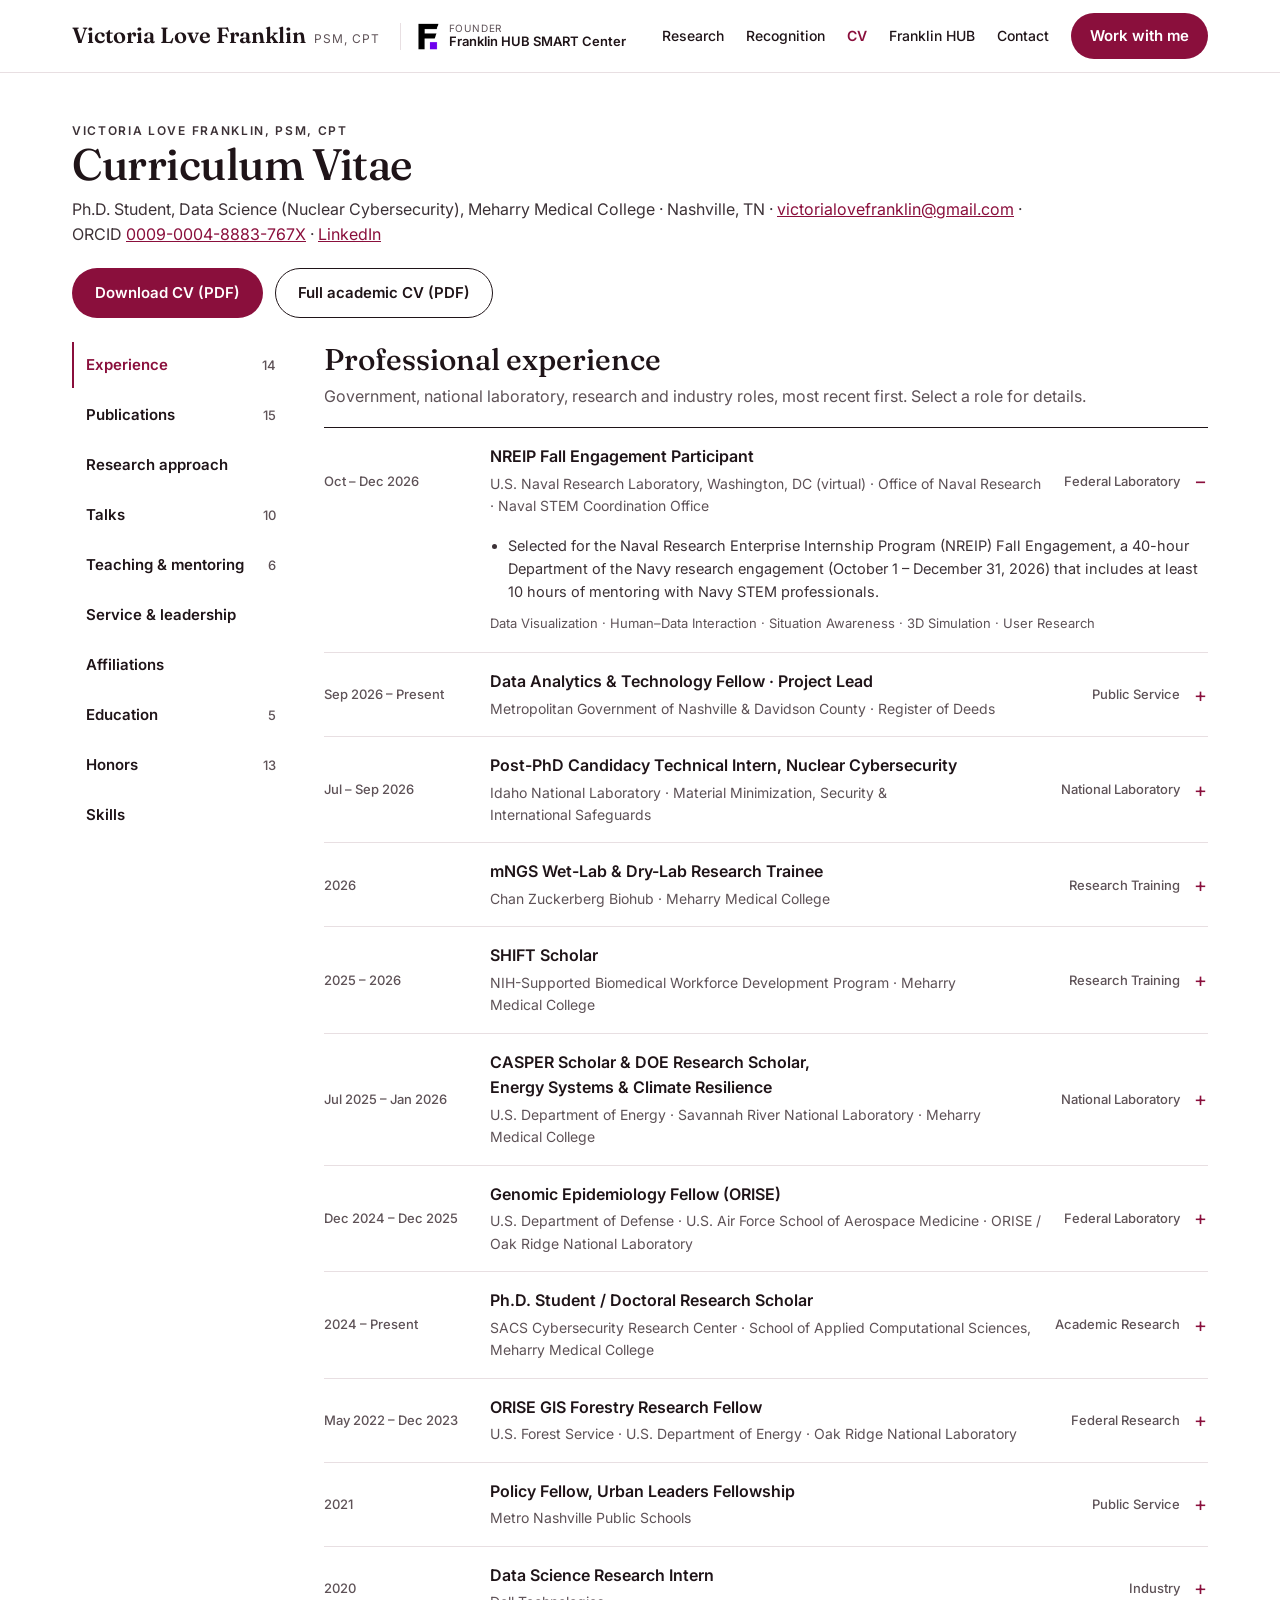
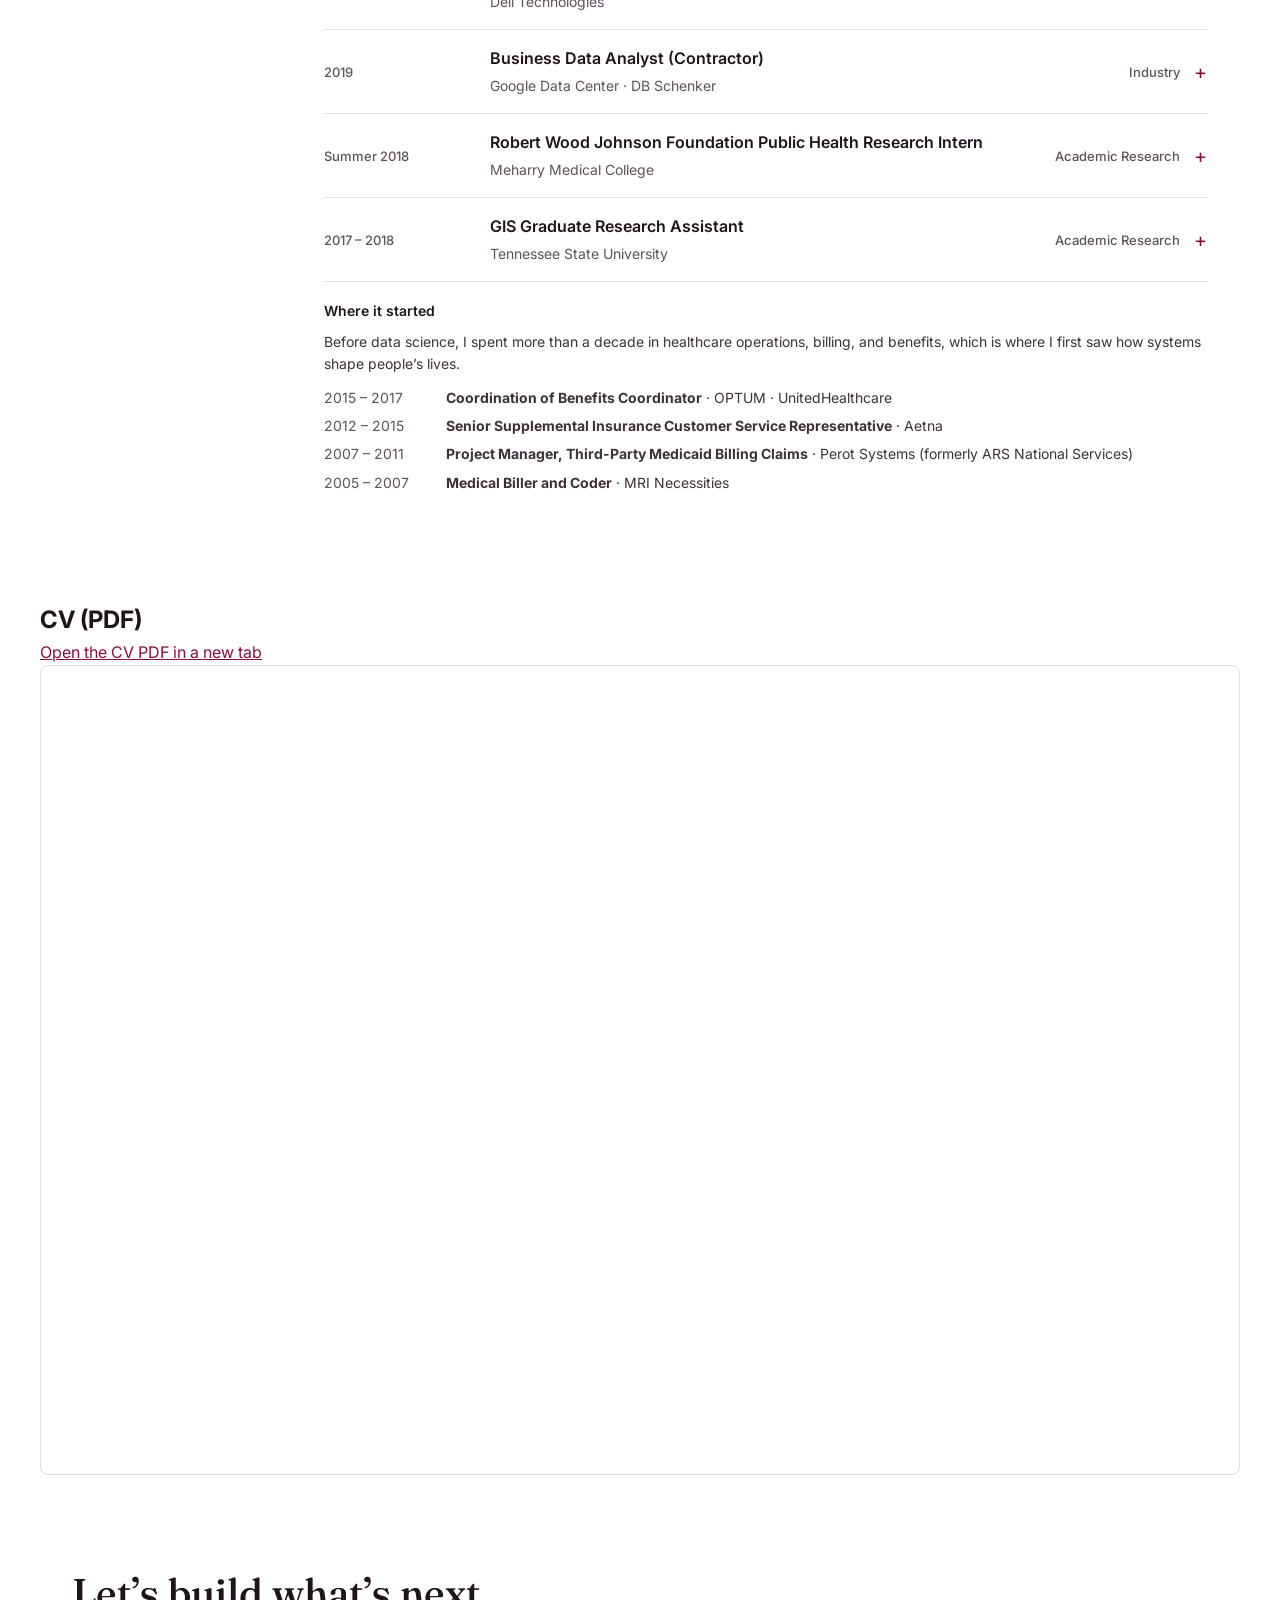
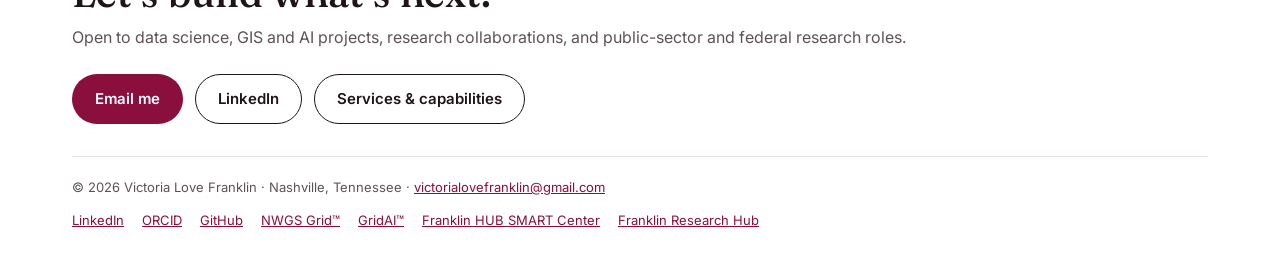
==== commit d629561d: "Embed CV PDF on site, fix homepage Meador chip, expand CV speaking, mentorship, community and affili" ====
--- a/experience.html
+++ b/experience.html
@@ -73,7 +73,7 @@
 <button aria-pressed="false" class="filter" data-filter="presented award" type="button">Presented &amp; awarded</button>
 <span class="note">First author on every work listed</span></div><div class="pub-group"><h3>Full papers: conference &amp; journal</h3><div class="box"><article class="pub" data-status="accepted"><span class="t">Socio-Environmental Grid Disruption Analysis (SEGDA): A Multi-Scale Spatial Assessment of Energy Justice and Climate Resilience Across California Census Tracts and Counties, 2018–2023</span><div><span class="st st-acc">Accepted · EAI Endorsed Transactions on Internet of Things · journal article</span></div><span class="c">Franklin, V.L., et al. (2026). Accepted for publication in EAI Endorsed Transactions on Internet of Things (open access; indexed in Scopus). · <a href="https://gridaitm.com/" rel="noopener" target="_blank">GridAI™</a></span></article><article class="pub" data-status="accepted"><span class="t">Decoding Tennessee Wastewater Surveillance: A Multimodal Geospatial Assessment of Infectious-Disease Signals, Surveillance Coverage, and Public-Health Equity</span><div><span class="st st-acc">Accepted · ICEPTP 2027 · full paper · Paper ID 117</span></div><span class="c">Franklin, V.L. (2027). 12th ICEPTP 2027, CSEE 2027 Congress, London, UK, Apr 8–10, 2027. Final version uploaded; proceedings publication pending (Crossref DOI; indexed in Scopus, Google Scholar and Semantic Scholar).</span></article><article class="pub" data-status="accepted"><span class="t">NWGS Grid: A Multimodal Wastewater Genomic Surveillance Framework for Geospatial, Genomic, and Public Health Intelligence, United States, October 2022–September 2026</span><div><span class="st st-acc">Accepted · ICEPTP 2027 · full paper · Paper ID 134</span></div><span class="c">Franklin, V.L. (2027). 12th ICEPTP 2027, CSEE 2027 Congress, London, UK, Apr 8–10, 2027. Final version uploaded. · <a href="https://nwgsgrid.com/" rel="noopener" target="_blank">nwgsgrid.com</a></span></article><article class="pub" data-status="accepted"><span class="t">From Wastewater Signals to Clinical Burden: A Multimodal Machine-Learning and Geospatial Evaluation of Respiratory Virus Surveillance Across United States Jurisdictions</span><div><span class="st st-acc">Accepted · ICEPTP 2027 · full paper · Paper ID 133</span></div><span class="c">Franklin, V.L. (2027). 12th ICEPTP 2027, CSEE 2027 Congress, London, UK, Apr 8–10, 2027. Final version uploaded.</span></article><article class="pub" data-status="accepted"><span class="t">Beyond Point Accuracy: Probabilistic Evaluation of Wastewater-Informed Respiratory Hospitalization Forecasts in Fifteen U.S. States</span><div><span class="st st-acc">Accepted · ICEPTP 2027 · full paper · Paper ID 135</span></div><span class="c">Franklin, V.L. (2027). 12th ICEPTP 2027, CSEE 2027 Congress, London, UK, Apr 8–10, 2027. Final version uploaded.</span></article><article class="pub" data-status="accepted"><span class="t">Two Ceilings on Wastewater-Based Surveillance: Observable Population Worldwide and Operational Lead Time in the United States</span><div><span class="st st-acc">Accepted · ICEPTP 2027 · full paper · Paper ID 136</span></div><span class="c">Franklin, V.L. (2027). 12th ICEPTP 2027, CSEE 2027 Congress, London, UK, Apr 8–10, 2027. Final version uploaded.</span></article><article class="pub" data-status="accepted"><span class="t">BioGrid Sentinel AI: A Geospatial Digital Twin Framework for Nuclear Infrastructure Resilience and Community Health Preparedness</span><div><span class="st st-acc">Accepted · EAI AICON 2027 · full paper</span></div><span class="c">Franklin, V.L., et al. (2027). EAI AICON 2027, 2nd International Conference on Artificial Intelligence &amp; Society, Kuala Lumpur, Malaysia (hybrid), May 4–5, 2027.</span></article></div></div><div class="pub-group"><h3>Oral &amp; poster presentations</h3><div class="box"><article class="pub" data-status="accepted"><span class="t">From Wastewater Signals to Clinical Burden: A Multimodal Machine-Learning and Geospatial Evaluation of Respiratory Virus Surveillance Across United States Jurisdictions</span><div><span class="st st-acc">Accepted · APHL ID Lab Con 2027 · oral presentation · abstract 2531099</span></div><span class="c">Franklin, V.L. (2027). APHL ID Lab Con 2027, Hyatt Regency Atlanta, Atlanta, GA, Mar 15–18, 2027. Abstract submitted Sep 14, 2026; locked for review.</span></article><article class="pub" data-status="accepted"><span class="t">Decoding Tennessee Wastewater Surveillance: A Multimodal Geospatial Assessment of Infectious-Disease Signals, Surveillance Coverage, and Public-Health Equity</span><div><span class="st st-acc">Accepted · APHL ID Lab Con 2027 · poster · abstract 2531131</span></div><span class="c">Franklin, V.L. (2027). APHL ID Lab Con 2027, Hyatt Regency Atlanta, Atlanta, GA, Mar 15–18, 2027. Abstract submitted Sep 14, 2026; locked for review.</span></article><article class="pub" data-status="review"><span class="t">Wastewater Genomic Surveillance Grid: A Multimodal Framework for Geospatial, Genomic, and Public Health Intelligence</span><div><span class="st st-rev">Under review · APHL ID Lab Con 2027 · digital poster · abstract 2531157</span></div><span class="c">Franklin, V.L. (2027). APHL ID Lab Con 2027, Hyatt Regency Atlanta, Atlanta, GA, Mar 15–18, 2027. Abstract submitted Sep 14, 2026; locked for review.</span></article><article class="pub" data-status="award"><span class="t">Hidden Communities, Unequal Resilience. SEGDA: Environmental Justice, Power Outage Burden, and Climate Stress Across California Census Tracts and Counties (2018–2023): Implications for Public Health Equity</span><div><span class="st st-prize">1st Place Poster Prize · Dr. Clifton K. Meador Student Poster Competition 2026</span></div><span class="c">Franklin, V.L. (2026). 4th Annual Dr. Clifton K. Meador Lectureship, Meharry Medical College, Nashville, TN, Nov 19, 2026. · <a href="https://gridaitm.com/" rel="noopener" target="_blank">GridAI™</a></span><div class="pub-thumb"><button aria-label="View Poster: Hidden Communities, Unequal Resilience (SEGDA), Meador Poster Prize 2026" class="thumb" data-gallery='[{"src": "docs/img/segda-meador-poster-prize.jpg", "alt": "Poster: Hidden Communities, Unequal Resilience (SEGDA), Meador Poster Prize 2026"}]' type="button"><img alt="" loading="lazy" src="docs/img/thumbs/segda-meador-poster-prize.jpg"/></button></div></article><article class="pub" data-status="award presented"><span class="t">Using GIS and Metagenomics to Enhance Wastewater Surveillance</span><div><span class="st st-pres">Presented · 2025 Wastewater Disease Surveillance Summit</span><span class="st st-prize">1st Place · 69th Annual Research Day</span></div><span class="c">Franklin, V.L., Gary, T., Sarker, B., &amp; Archer, R. (2025). Poster, Water Environment Federation with CDC, Los Angeles, June 3–4, 2025; abstract published by the Network of Wastewater-Based Epidemiology.</span><div class="pub-thumb"><button aria-label="View Poster: Using GIS and Metagenomics to Enhance Wastewater Surveillance, 2025" class="thumb" data-gallery='[{"src": "docs/img/wastewater-summit-poster-2025.jpg", "alt": "Poster: Using GIS and Metagenomics to Enhance Wastewater Surveillance, 2025"}]' type="button"><img alt="" loading="lazy" src="docs/img/thumbs/wastewater-summit-poster-2025.jpg"/></button></div></article><article class="pub" data-status="presented"><span class="t">Natural Gas Infrastructure, Social Vulnerability, and Health Equity in California: A Multi-Scale Spatial Analysis</span><div><span class="st st-pres">Presented · AIM-AHEAD Southeast Hub Research Symposium · published abstract</span></div><span class="c">Franklin, V.L. (2026). Poster, AIM-AHEAD Southeast Hub Research Symposium.</span></article><article class="pub" data-status="presented"><span class="t">Toward Climate-Resilient Energy Systems: A Geospatial RAG-Enabled Digital Twin Approach for Equity and Ecosystem Sustainability</span><div><span class="st st-pres">Presented · 106th AMS Annual Meeting · oral · published abstract</span></div><span class="c">Franklin, V.L., et al. (2026). Selected speaker, 39th Conference on Climate Variability and Change, session “Frontiers in Earth System Modeling II,” January 26, 2026.</span><div class="pub-thumb"><button aria-label="View Toward Climate-Resilient Energy Systems: A Geospatial RAG-Enabled Digital Twin Approach, 106th AMS Annual Meeting" class="thumb" data-gallery='[{"src": "docs/img/ams-2026-talk.jpg", "alt": "Toward Climate-Resilient Energy Systems: A Geospatial RAG-Enabled Digital Twin Approach, 106th AMS Annual Meeting"}]' type="button"><img alt="" loading="lazy" src="docs/img/thumbs/ams-2026-talk.jpg"/></button></div></article><article class="pub" data-status="presented"><span class="t">Analysis and Valuation of Ecosystem Services Provided by Urban Trees within Centennial Park, Davidson County, Nashville, TN</span><div><span class="st st-pres">Presented · USGIF GEOINTegration Summit · poster &amp; panel</span></div><span class="c">Franklin, V., Haile, S., &amp; Link, R. (2019). Tennessee State University.</span><div class="pub-thumb"><button aria-label="View Poster: Analysis and Valuation of Ecosystem Services Provided by Urban Trees in Centennial Park, 2019" class="thumb" data-gallery='[{"src": "docs/img/centennial-park-poster-2019.jpg", "alt": "Poster: Analysis and Valuation of Ecosystem Services Provided by Urban Trees in Centennial Park, 2019"}]' type="button"><img alt="" loading="lazy" src="docs/img/thumbs/centennial-park-poster-2019.jpg"/></button></div></article></div></div><div class="pub-group"><h3>Dissertation</h3><div class="box"><article class="pub" data-status="dev"><span class="t">Nuclear Sentinel AI: An Explainable, AI-Enabled Digital-Twin Framework for Nuclear Cyber-Physical Risk Assessment</span><div><span class="st st-dev">In development · Dissertation research</span></div><span class="c">Franklin, V.L. Ph.D. in Data Science (Nuclear Cybersecurity), Meharry Medical College. · <a href="https://github.com/victorialovefranklin/Nuclear-Sentinel/" rel="noopener" target="_blank">GitHub repository</a></span></article></div></div></section><section aria-labelledby="t-research" class="panel" id="p-research" role="tabpanel"><h2>Research approach</h2><p class="intro">The questions that guide my research, and the platforms built from it.</p><p style="font:500 21px/1.45 var(--serif);margin-bottom:12px">My research asks how data, AI, and geospatial intelligence can make critical systems safer, healthier, and more equitable, and how to keep those tools explainable to the people who rely on them.</p><p style="color:var(--body);margin-bottom:18px">Across nuclear cybersecurity, wastewater genomic surveillance, and energy resilience, I build methods that are transparent, reproducible, and grounded in community impact: explainable AI for operational technology, geospatial analysis of who is covered and who is missed, and decision-support tools that leaders and the public can actually use.</p><h3 class="sub-h">Guiding questions</h3><ul class="box rows"><li><span class="d">01</span><div><span class="t">How can AI detect threats to critical infrastructure, and explain why?</span></div></li><li><span class="d">02</span><div><span class="t">Which communities does public-health surveillance reach, and which does it miss?</span></div></li><li><span class="d">03</span><div><span class="t">What can wastewater, genomic, and geospatial data reveal before a crisis is visible?</span></div></li><li><span class="d">04</span><div><span class="t">How do power outages and climate hazards fall unevenly across communities?</span></div></li><li><span class="d">05</span><div><span class="t">How can research become tools that leaders and the public can actually use?</span></div></li></ul><h3 class="sub-h">Research platforms</h3><ul class="box rows"><li><span class="d">Live</span><div><span class="t">NWGS Grid™</span><span class="v">National wastewater genomic surveillance and public-health decision-support platform · <a href="https://nwgsgrid.com/" rel="noopener" target="_blank">nwgsgrid.com</a></span></div></li><li><span class="d">In development</span><div><span class="t">GridAI™</span><span class="v">Geospatial AI and energy-resilience application from the SEGDA research (journal paper accepted) · <a href="https://gridaitm.com/" rel="noopener" target="_blank">gridaitm.com</a></span></div></li><li><span class="d">Ongoing</span><div><span class="t">Nuclear Sentinel AI</span><span class="v">Dissertation research repository · <a href="https://github.com/victorialovefranklin/Nuclear-Sentinel/" rel="noopener" target="_blank">GitHub</a></span></div></li></ul></section><section aria-labelledby="t-talks" class="panel" id="p-talks" role="tabpanel"><h2>Talks &amp; presentations</h2><p class="intro">Selected presentations, panels and posters.</p><ul class="box rows"><li><span class="d">2027</span><div><span class="t">BioGrid Sentinel AI</span><span class="v">Accepted presenter · EAI AICON 2027, Kuala Lumpur (hybrid), May 4–5, 2027</span></div></li><li><span class="d">2026</span><div><span class="t">International Training Course on Protecting Computer-Based Systems in Nuclear Security Regimes</span><span class="v">Presenter · Idaho National Laboratory, Aug 5, 2026</span></div></li><li><span class="d">2026</span><div><span class="t">Meharry Ph.D. Spotlight: The Socio-Environmental Grid Disruption Analysis (SEGDA) Framework</span><span class="v">Invited speaker · Data Science Nashville Meetup, Mar 17, 2026</span></div></li><li><span class="d">2026</span><div><span class="t">Advancing Student Success Through Cyberinfrastructure Pathways in AI, Data Science, and Geospatial Intelligence at an HBCU</span><span class="v">Panel presenter · MS-CC Annual Meeting</span></div></li><li><span class="d">2026</span><div><span class="t">Toward Climate-Resilient Energy Systems: A Geospatial RAG-Enabled Digital Twin Approach for Equity and Ecosystem Sustainability</span><span class="v">Speaker · 106th AMS Annual Meeting, 39th Conference on Climate Variability and Change</span></div></li><li><span class="d">2026</span><div><span class="t">Natural Gas Infrastructure, Social Vulnerability, and Health Equity in California</span><span class="v">Poster · AIM-AHEAD Southeast Hub Research Symposium</span></div></li><li><span class="d">2025</span><div><span class="t">Using GIS and Metagenomics to Enhance Wastewater Surveillance</span><span class="v">Poster · 2025 Wastewater Disease Surveillance Summit, Los Angeles, June 3–4, 2025 (WEF with CDC)</span></div></li><li><span class="d">2025</span><div><span class="t">HBCU National Spotlight: HBCU Partnerships and Collaborations in Support of Frontline Communities</span><span class="v">Panelist · 11th Annual Environmental Justice &amp; Health Disparities Symposium (CEEJH), Sep 10, 2025</span></div></li><li><span class="d">2025</span><div><span class="t">STEM Day Speaker Series</span><span class="v">Invited speaker · Alabama A&amp;M University</span></div></li><li><span class="d">2019</span><div><span class="t">Analysis and Valuation of Ecosystem Services Provided by Urban Trees Within Centennial Park</span><span class="v">Poster &amp; panelist · USGIF GEOINTegration Summit</span></div></li></ul></section><section aria-labelledby="t-teaching" class="panel" id="p-teaching" role="tabpanel"><h2>Teaching &amp; mentorship</h2><p class="intro">Helping the next generation of researchers find their questions.</p><ul class="box rows"><li><span class="d">2025 – Present</span><div><span class="t">Master’s Capstone Research Mentor</span><span class="v">Meharry Medical College</span><span class="p">Guide graduate students through research design, methodology, data analysis, and technical communication.</span></div></li><li><span class="d">2025 – 2026</span><div><span class="t">Undergraduate Research Mentor</span><span class="v">Minority Serving Cyberinfrastructure Consortium (MS-CC) · Meharry Medical College · Fisk University</span><span class="p">Wrote curriculum for and co-mentored the 10-week MS-CC summer research internship in 2025 and 2026, and led one GIS workshop each summer: in 2025, on mapping social determinants of health and the Social Vulnerability Index, and on GIS Cyber Threat Mapping &amp; Spatial Analytics (June 25, 2026).</span></div></li><li><span class="d">2015 – Present</span><div><span class="t">STEAM Mentor &amp; Advocate</span><span class="v">Community, K–12, and undergraduate</span><span class="p">Plan and lead workshops in STEM and geospatial technology, and help people pivot across disciplines and career paths.</span></div></li><li><span class="d">2015 – Present</span><div><span class="t">PRN Substitute Teacher</span><span class="v">Metro Nashville Public Schools · Memphis Shelby County Schools</span><span class="p">Teaching across K–12 classrooms in Nashville and Memphis.</span></div></li><li><span class="d">2019</span><div><span class="t">Adjunct Instructor, Introduction to Public Health</span><span class="v">University of Memphis · Tennessee Board of Regents</span><span class="p">Taught undergraduate coursework on public-health systems and population health.</span></div></li><li><span class="d">2018 – 2019</span><div><span class="t">GIS Mentor</span><span class="v">Metro Nashville Public Schools</span><span class="p">Delivered GIS instruction and mentorship supporting K–12 STEM learning.</span></div></li></ul></section><section aria-labelledby="t-service" class="panel" id="p-service" role="tabpanel"><h2>Service &amp; leadership</h2><p class="intro">Public appointments, campus leadership and community work.</p><h3 class="sub-h">Public appointments</h3><ul class="box rows"><li><span class="d">2025 – Present</span><div><span class="t">Public Representative, Tennessee Committee of Clinical Perfusionists</span><span class="v">Appointed by Governor Bill Lee · 2025 – Present</span></div></li><li><span class="d">2025 – Present</span><div><span class="t">Tennessee Notary Public at Large</span><span class="v">Commissioned by the Tennessee Secretary of State · 2025 – Present</span></div></li></ul><h3 class="sub-h">Leadership</h3><ul class="box rows"><li><span class="d">2025 – Present</span><div><span class="t">Lead Organizer, Google Developer Groups On Campus, Meharry Medical College</span><span class="v">2025 – Present · Workshops, tech talks, and community events connecting student developers, faculty, and industry</span></div></li><li><span class="d">2024 – Present</span><div><span class="t">Organizer, Google Developer Groups Nashville Professional Chapter</span><span class="v">2024 – Present</span></div></li><li><span class="d">2025 – Present</span><div><span class="t">Founding Chair, National Society of Black Engineers (NSBE), Meharry Medical College</span><span class="v">2025 – Present · Founded the first NSBE chapter at Meharry and now serves as Region III Founding Chair &amp; Advisor, leading regional expansion</span></div></li><li><span class="d">2024 – 2026</span><div><span class="t">Student Council Member, School of Applied Computational Sciences</span><span class="v">2024 – 2026</span></div></li></ul><h3 class="sub-h">Community &amp; STEM outreach</h3><ul class="box rows"><li><span class="d">Oct 17, 2026</span><div><span class="t">Parade Participant, Tennessee State University 2026 Homecoming Parade</span><span class="v">With the team of Karen Johnson, Davidson County Register of Deeds · Jefferson Street, Nashville · Oct 17, 2026</span></div></li><li><span class="d"></span><div><span class="t">Organizer, Build with AI 2026</span><span class="v">Meharry Medical College · GDG Nashville · TSU AI SMART Center · SACS Cybersecurity Research Center</span></div></li><li><span class="d">2026</span><div><span class="t">Founder, Walking with SACS Health &amp; Wellness Initiative</span><span class="v">Meharry Medical College · 2026</span></div></li><li><span class="d">2026</span><div><span class="t">Volunteer, Black Girls in STEM Summit and Fisk University Career Day</span><span class="v">2026</span></div></li><li><span class="d">2018 – 2023</span><div><span class="t">Founder &amp; Organizer, Beale Street Art Crawl</span><span class="v">With the Downtown Memphis Commission and City of Memphis · 2018 – 2023</span></div></li><li><span class="d">2023</span><div><span class="t">Founder &amp; Organizer, Little Five Points Arts &amp; Vegan Festival</span><span class="v">Atlanta, Georgia · 2023</span></div></li><li><span class="d"></span><div><span class="t">Founder, Dear Music Nonprofit</span><span class="v">Supported by the Health Trust Foundation and Downtown Memphis Commission</span></div></li><li><span class="d">2017 – 2018</span><div><span class="t">Community Arts Instructor, Hadley Park Community Center</span><span class="v">2017 – 2018</span></div></li><li><span class="d">2015 – Present</span><div><span class="t">Community Organizer</span><span class="v">Tennessee and surrounding regions · 2015 – Present</span></div></li></ul></section><section aria-labelledby="t-affiliations" class="panel" id="p-affiliations" role="tabpanel"><h2>Affiliations</h2><p class="intro">Institutions, agencies and professional communities.</p><div class="plain-groups"><section class="plain-group"><h3>Academic</h3><ul class="plain-list"><li>Meharry Medical College</li><li>Tennessee State University</li><li>Fisk University</li><li>University of Memphis</li><li>Meharry-Vanderbilt Alliance</li><li>SACS Cybersecurity Research Center</li></ul></section><section class="plain-group"><h3>Federal Labs &amp; Agencies</h3><ul class="plain-list"><li>Idaho National Laboratory <small>DOE</small></li><li>Savannah River National Laboratory <small>DOE</small></li><li>Oak Ridge National Laboratory · ORISE <small>DOE</small></li><li>U.S. Naval Research Laboratory <small>Navy · ONR</small></li><li>U.S. Air Force School of Aerospace Medicine <small>DoD</small></li><li>U.S. Forest Service <small>USDA</small></li></ul></section><section class="plain-group"><h3>Government &amp; Public Service</h3><ul class="plain-list"><li>Metro Nashville &amp; Davidson County</li><li>Metro Nashville Public Schools</li><li>State of Tennessee</li><li>HBCU Environmental Justice Technical Collaborative</li></ul></section><section class="plain-group"><h3>Contractor / Partner</h3><ul class="plain-list"><li>Independent Contractor <small>1099 · Data, research &amp; technology</small></li><li>Google Data Center <small>Contractor · via DB Schenker</small></li><li>Dell Technologies <small>Industry</small></li><li>Chan Zuckerberg Biohub <small>Training</small></li><li>Minority Serving Cyberinfrastructure Consortium <small>Mentoring</small></li></ul></section><section class="plain-group"><h3>Professional Memberships</h3><ul class="plain-list"><li>HBCU Environmental Justice Technical Collaborative <small>Member</small></li><li>National Society of Black Engineers</li><li>IEEE <small>Student Member, 2025–Present · Marketing &amp; Communications Officer, SACS IEEE Student Branch</small></li><li>American Meteorological Society <small>Student Member, 2025–Present</small></li><li>Google Developer Groups</li><li>Association of Public Health Laboratories <small>Professional Member · Wastewater Surveillance Community of Practice, 2024–Present</small></li><li>Water Environment Federation <small>Professional Member, 2024–Present</small></li><li>Clean Water Professionals of KY &amp; TN <small>Student Member, 2025–Present</small></li><li>Alabama, Mississippi &amp; South Carolina Water Environment Associations <small>Student Member, 2025–Present</small></li><li>SACS Student Ambassador Program, Meharry Medical College <small>Student Ambassador · selected by invitation</small></li></ul></section></div></section><section aria-labelledby="t-education" class="panel" id="p-education" role="tabpanel"><h2>Education</h2><p class="intro">Every degree, all of them in Nashville.</p><h3 class="sub-h">Degrees</h3><ul class="box rows"><li><span class="d">2027</span><div><span class="t">Ph.D. in Data Science, Nuclear Cybersecurity Concentration (expected)</span><span class="v">Meharry Medical College · Dean’s List 2024–2025 &amp; 2025–2026 · Scholarship Recipient · GPA 3.93</span></div></li><li><span class="d">2026</span><div><span class="t">Graduate Certificate, Public Administration &amp; Executive Leadership</span><span class="v">Tennessee State University · December 4, 2026</span></div></li><li><span class="d">2018</span><div><span class="t">Professional Science Master’s (PSM), Applied Geospatial Information Systems</span><span class="v">Tennessee State University</span></div></li><li><span class="d">2014</span><div><span class="t">B.S. in Urban Studies, Minor in Nonprofit Management &amp; Leadership</span><span class="v">Tennessee State University · Dean’s List</span></div></li><li><span class="d">2005</span><div><span class="t">A.A.S., Health Information Technology</span><span class="v">Daymar Institute (formerly Draughons Junior College)</span></div></li></ul><h3 class="sub-h">Certifications &amp; training</h3><ul class="box rows"><li><span class="d"></span><div><span class="t">Introduction to Digital Forensics</span><span class="v">Centri · 2026</span></div></li><li><span class="d"></span><div><span class="t">Metagenomics Next-Generation Sequencing for Pathogen Surveillance and Discovery</span><span class="v">Chan Zuckerberg Initiative Biohub &amp; Meharry Medical College · 2026</span></div></li><li><span class="d"></span><div><span class="t">Build with AI CEU Certificate</span><span class="v">Tennessee State University · 2026</span></div></li><li><span class="d"></span><div><span class="t">Phlebotomy Certificate</span><span class="v">Northwest Phlebotomy School · 2026</span></div></li><li><span class="d"></span><div><span class="t">Annual Cyber Awareness Training</span><span class="v">U.S. Air Force · 2025</span></div></li><li><span class="d"></span><div><span class="t">Python Programming Certificate</span><span class="v">University of Michigan · 2020</span></div></li><li><span class="d"></span><div><span class="t">Certified Phlebotomy Technician (CPT) · Basic Life Support (BLS)</span><span class="v">National Registry of Allied Health Professionals, 2026 · American Heart Association, 2025</span></div></li></ul></section><section aria-labelledby="t-honors" class="panel" id="p-honors" role="tabpanel"><h2>Honors &amp; recognition</h2><p class="intro">Awards, features and funding.</p><ul class="box rows"><li><span class="d">Nov 19, 2026</span><div><span class="t">Poster Prize, Dr. Clifton K. Meador Student Poster Competition</span><span class="v">“Hidden Communities, Unequal Resilience” (SEGDA) · 4th Annual Dr. Clifton K. Meador Lectureship, Meharry Medical College</span></div></li><li><span class="d">2026</span><div><span class="t">Parade Grand Marshal, Nashville Veterans Day Parade</span><span class="v">Representing Meharry Medical College (Meharry 150) · Downtown Broadway, Nashville, Nov 11, 2026 · <a href="docs/2026-nashville-veterans-day-parade-flyer.jpg">Flyer</a></span></div></li><li><span class="d">Featured</span><div><span class="t">WastewaterSCAN Q&amp;A: Exploring Wastewater Monitoring Research at HBCUs</span><span class="v"><a href="https://www.wastewaterscan.org/" rel="noopener" target="_blank">WastewaterSCAN</a> · Stanford University &amp; Emory University</span></div></li><li><span class="d">2026</span><div><span class="t">Featured, Inspiring Black Scientist</span><span class="v"><a href="https://www.wiley.com/en-us/research/inspiring-black-scientists" rel="noopener" target="_blank">Wiley’s Inspiring Black Scientists initiative</a> · <a href="https://www.instagram.com/p/DVRQ2Feka2z/" rel="noopener" target="_blank">Announcement</a></span></div></li><li><span class="d">2026</span><div><span class="t">Women’s History Month Honoree</span><span class="v"><a href="https://www.instagram.com/hejtcollaborative/" rel="noopener" target="_blank">HBCU Environmental Justice Technical Collaborative</a></span></div></li><li><span class="d">2026</span><div><span class="t">Featured by Emory University Rollins School of Public Health</span><span class="v">Gangarosa Department of Environmental Health</span></div></li><li><span class="d">2025</span><div><span class="t">First Place Research Award, 69th Annual Research Day</span><span class="v">School of Applied Computational Sciences, Meharry Medical College</span></div></li><li><span class="d">2024–2025 · 2025–2026</span><div><span class="t">Dean’s List &amp; Scholarship Recipient</span><span class="v">School of Applied Computational Sciences, Meharry Medical College</span></div></li><li><span class="d">2024</span><div><span class="t">Health Trust Foundation Grant</span><span class="v">Dear Music Nonprofit, as founder</span></div></li><li><span class="d">2018 – 2019</span><div><span class="t">State of Downtown and Downtown Vision Awards</span><span class="v">Downtown Memphis Commission</span></div></li><li><span class="d">2019</span><div><span class="t">Mighty Light Award</span><span class="v">Downtown Memphis Commission · Beale Street Art Crawl</span></div></li><li><span class="d">2018</span><div><span class="t">Graduate Research Symposium Presenter</span><span class="v">Tennessee State University</span></div></li><li><span class="d">2017</span><div><span class="t">Power Moves Awards Nominee, Community Advocacy</span><span class="v">Power Moves Awards</span></div></li></ul></section><section aria-labelledby="t-skills" class="panel" id="p-skills" role="tabpanel"><h2>Technical capabilities</h2><p class="intro">Tools and methods I use most.</p><div class="plain-groups"><section class="plain-group"><h3>AI &amp; Data Science</h3><p><span class="nw">Machine Learning</span> · <span class="nw">Explainable AI</span> · <span class="nw">Anomaly Detection</span> · <span class="nw">Predictive Analytics</span> · <span class="nw">NLP</span> · <span class="nw">LLMs</span> · <span class="nw">RAG Architectures</span> · <span class="nw">LSTM</span> · <span class="nw">Statistical Analysis</span></p></section><section class="plain-group"><h3>Programming &amp; Data</h3><p><span class="nw">Python</span> · <span class="nw">R</span> · <span class="nw">SQL</span> · <span class="nw">BigQuery</span> · <span class="nw">ETL Pipelines</span> · <span class="nw">pandas</span> · <span class="nw">scikit-learn</span> · <span class="nw">XGBoost</span></p></section><section class="plain-group"><h3>GIS &amp; Geospatial</h3><p><span class="nw">ArcGIS Pro/Online</span> · <span class="nw">QGIS</span> · <span class="nw">Google Earth Engine</span> · <span class="nw">GeoPandas</span> · <span class="nw">Rasterio</span> · <span class="nw">GeoAI</span> · <span class="nw">Remote Sensing</span> · <span class="nw">Spatial Epidemiology</span></p></section><section class="plain-group"><h3>Cybersecurity &amp; Critical Infrastructure</h3><p><span class="nw">ICS/OT Security</span> · <span class="nw">HMI · PLC · SCADA</span> · <span class="nw">Vulnerability Assessment</span> · <span class="nw">OpenVAS</span> · <span class="nw">Wireshark</span> · <span class="nw">IDS</span> · <span class="nw">Digital Forensics</span></p></section><section class="plain-group"><h3>Systems &amp; Virtualization</h3><p><span class="nw">Kali Linux</span> · <span class="nw">Linux Administration</span> · <span class="nw">PowerShell</span> · <span class="nw">Docker</span> · <span class="nw">Proxmox</span> · <span class="nw">VMware</span></p></section><section class="plain-group"><h3>Visualization &amp; Reporting</h3><p><span class="nw">Power BI</span> · <span class="nw">Tableau</span> · <span class="nw">Plotly</span> · <span class="nw">Interactive Dashboards</span> · <span class="nw">Public Reporting</span> · <span class="nw">Open Data</span></p></section><section class="plain-group"><h3>Bioinformatics &amp; Biosurveillance</h3><p><span class="nw">Genomic Epidemiology</span> · <span class="nw">Metagenomics</span> · <span class="nw">Next-Generation Sequencing</span> · <span class="nw">Wastewater Surveillance</span> · <span class="nw">CZ ID</span></p></section></div></section></div>
 </div>
-</main>
+<section class="wrap cv-viewer" id="cv-pdf" style="padding:2rem 0"><h2>CV (PDF)</h2><p><a href="docs/Victoria-Love-Franklin-CV.pdf">Open the CV PDF in a new tab</a></p><iframe src="docs/Victoria-Love-Franklin-CV.pdf#view=FitH" title="Victoria Love Franklin CV (PDF)" style="width:100%;height:90vh;min-height:720px;border:1px solid #ddd;border-radius:8px"></iframe></section></main>
 <footer class="site-footer" id="contact">
 <div class="wrap">
 <div class="top">
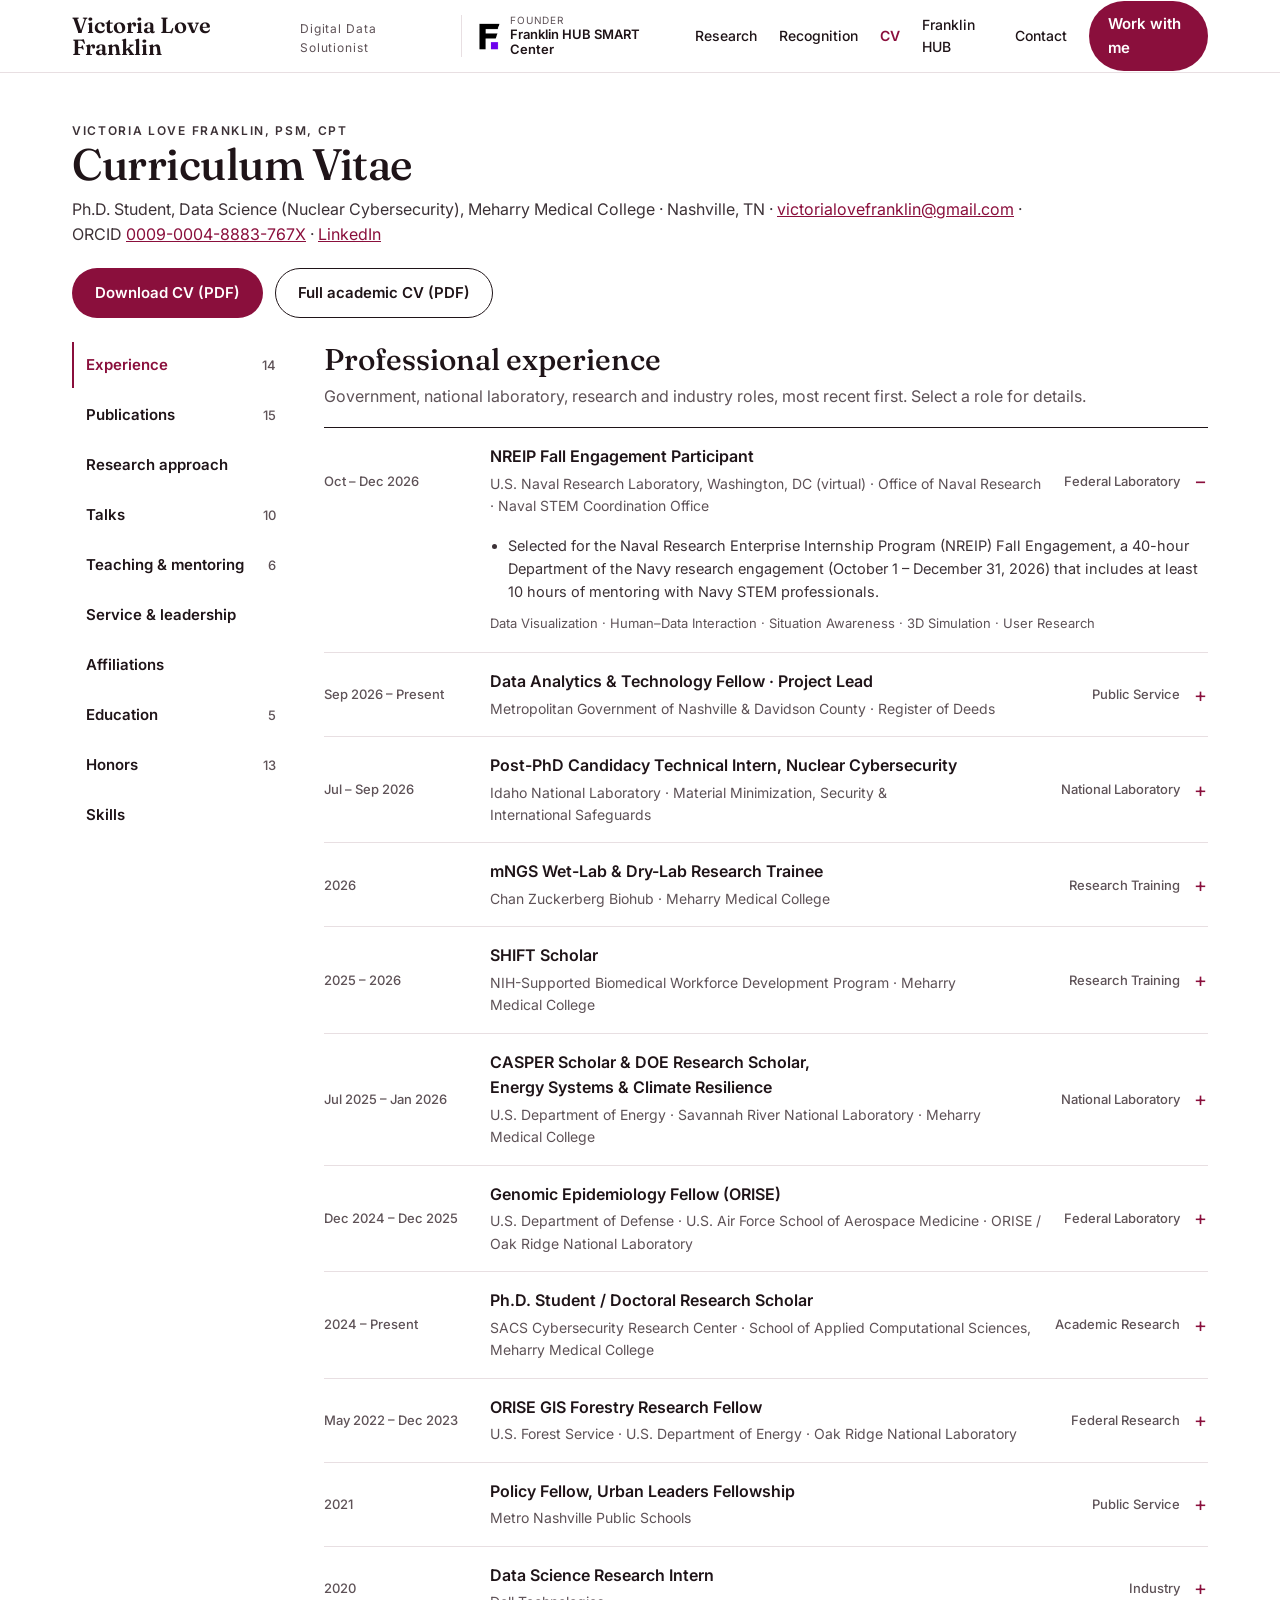
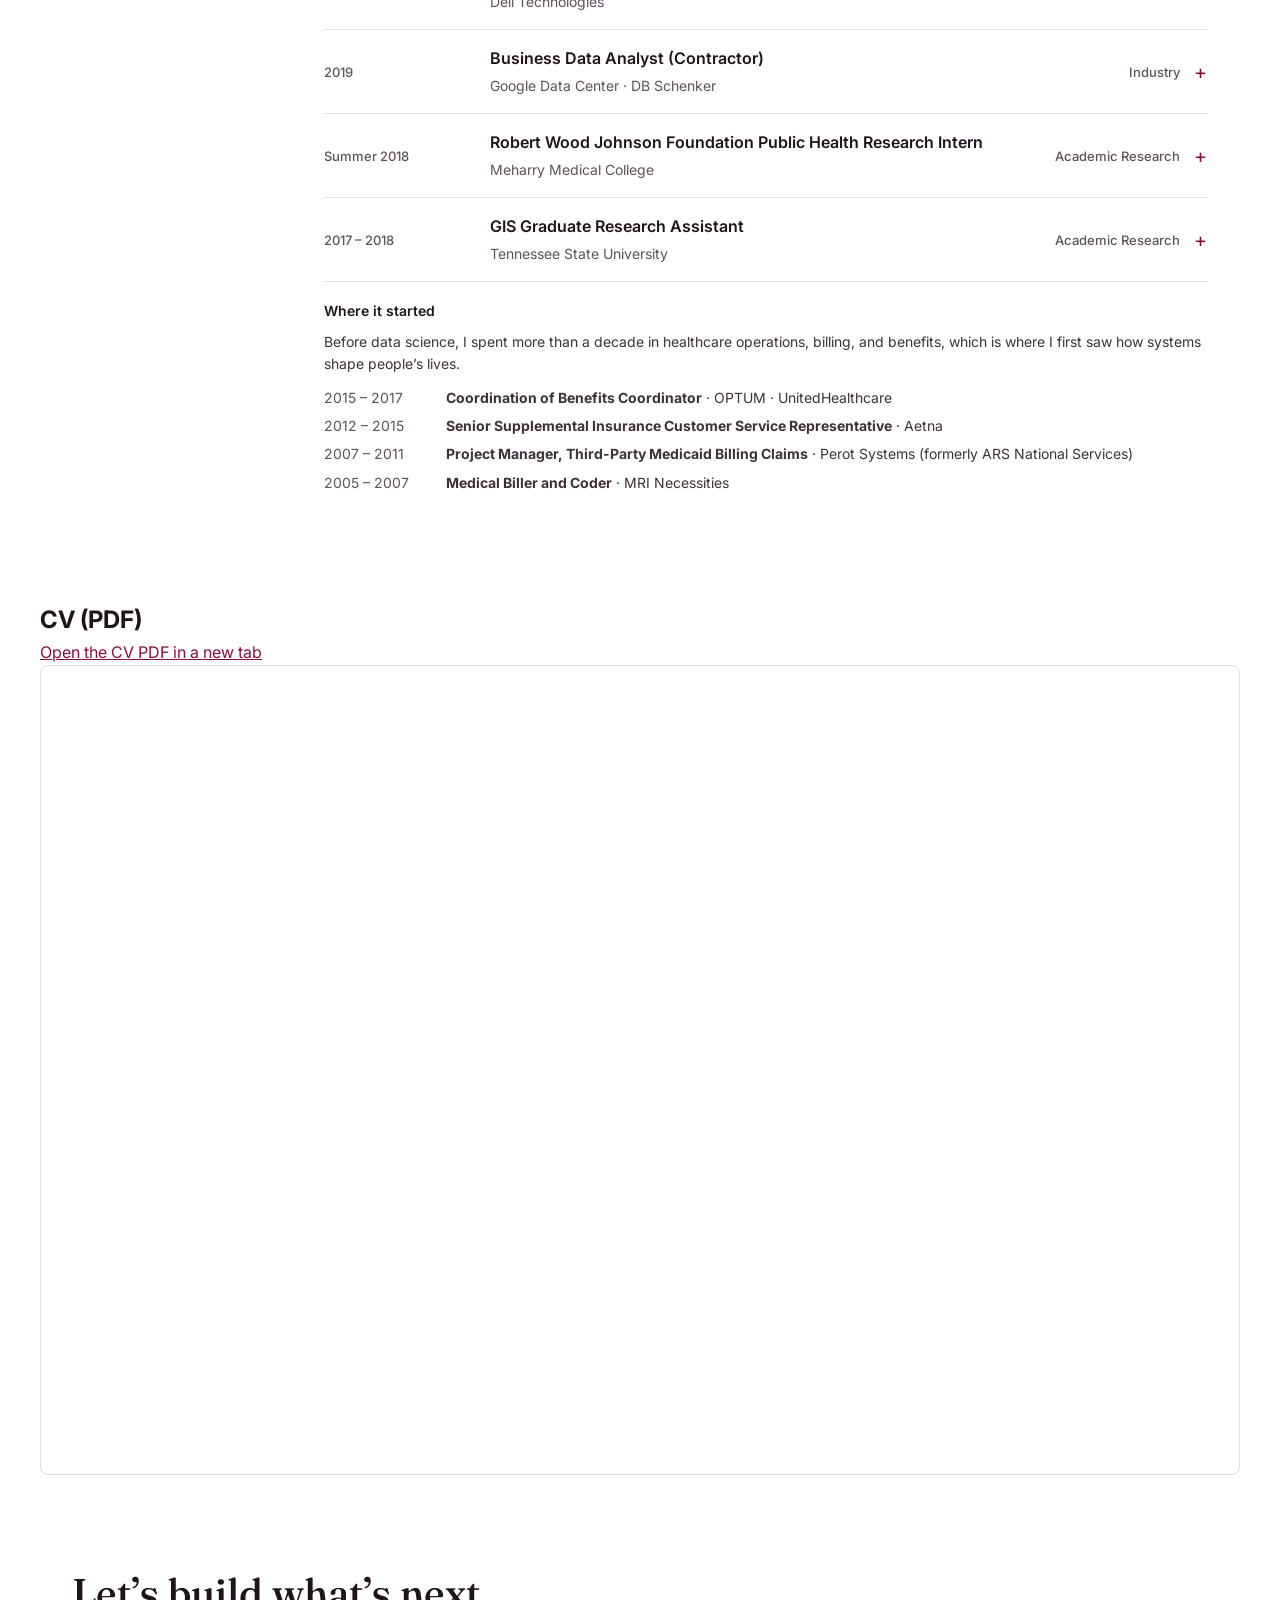
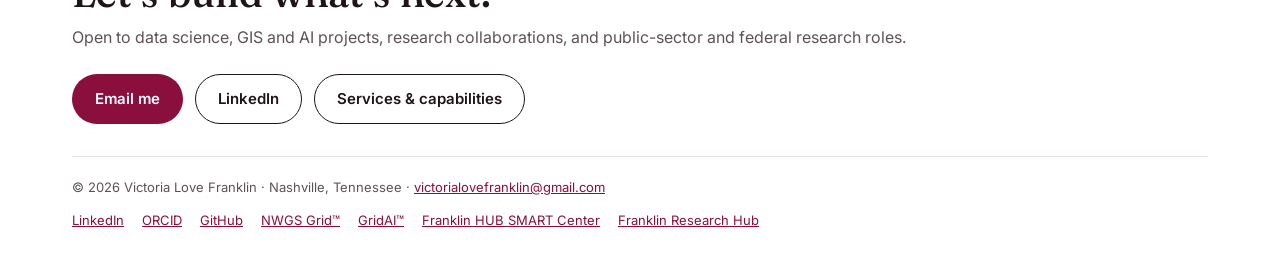
==== commit cdd31dd9: "Use CV professional summary on homepage and top bar title Co-authored-by: copilot-swe-agent[bot] <19" ====
--- a/experience.html
+++ b/experience.html
@@ -41,7 +41,7 @@
 <a class="skip" href="#main">Skip to content</a>
 <header class="site-header">
 <div class="wrap">
-<a class="brand" href="index.html"><b>Victoria Love Franklin</b><small>PSM, CPT</small></a>
+<a class="brand" href="index.html"><b>Victoria Love Franklin</b><small>Digital Data Solutionist</small></a>
 <a aria-label="Founder of Franklin HUB SMART Center (opens in a new tab)" class="hub-lock" href="https://franklinhubsmartcenter.com/" rel="noopener" target="_blank">
 <img alt="" height="27" src="docs/img/franklin-hub-mark.png" width="22"/>
 <span><small>Founder</small><strong>Franklin HUB SMART Center</strong></span>
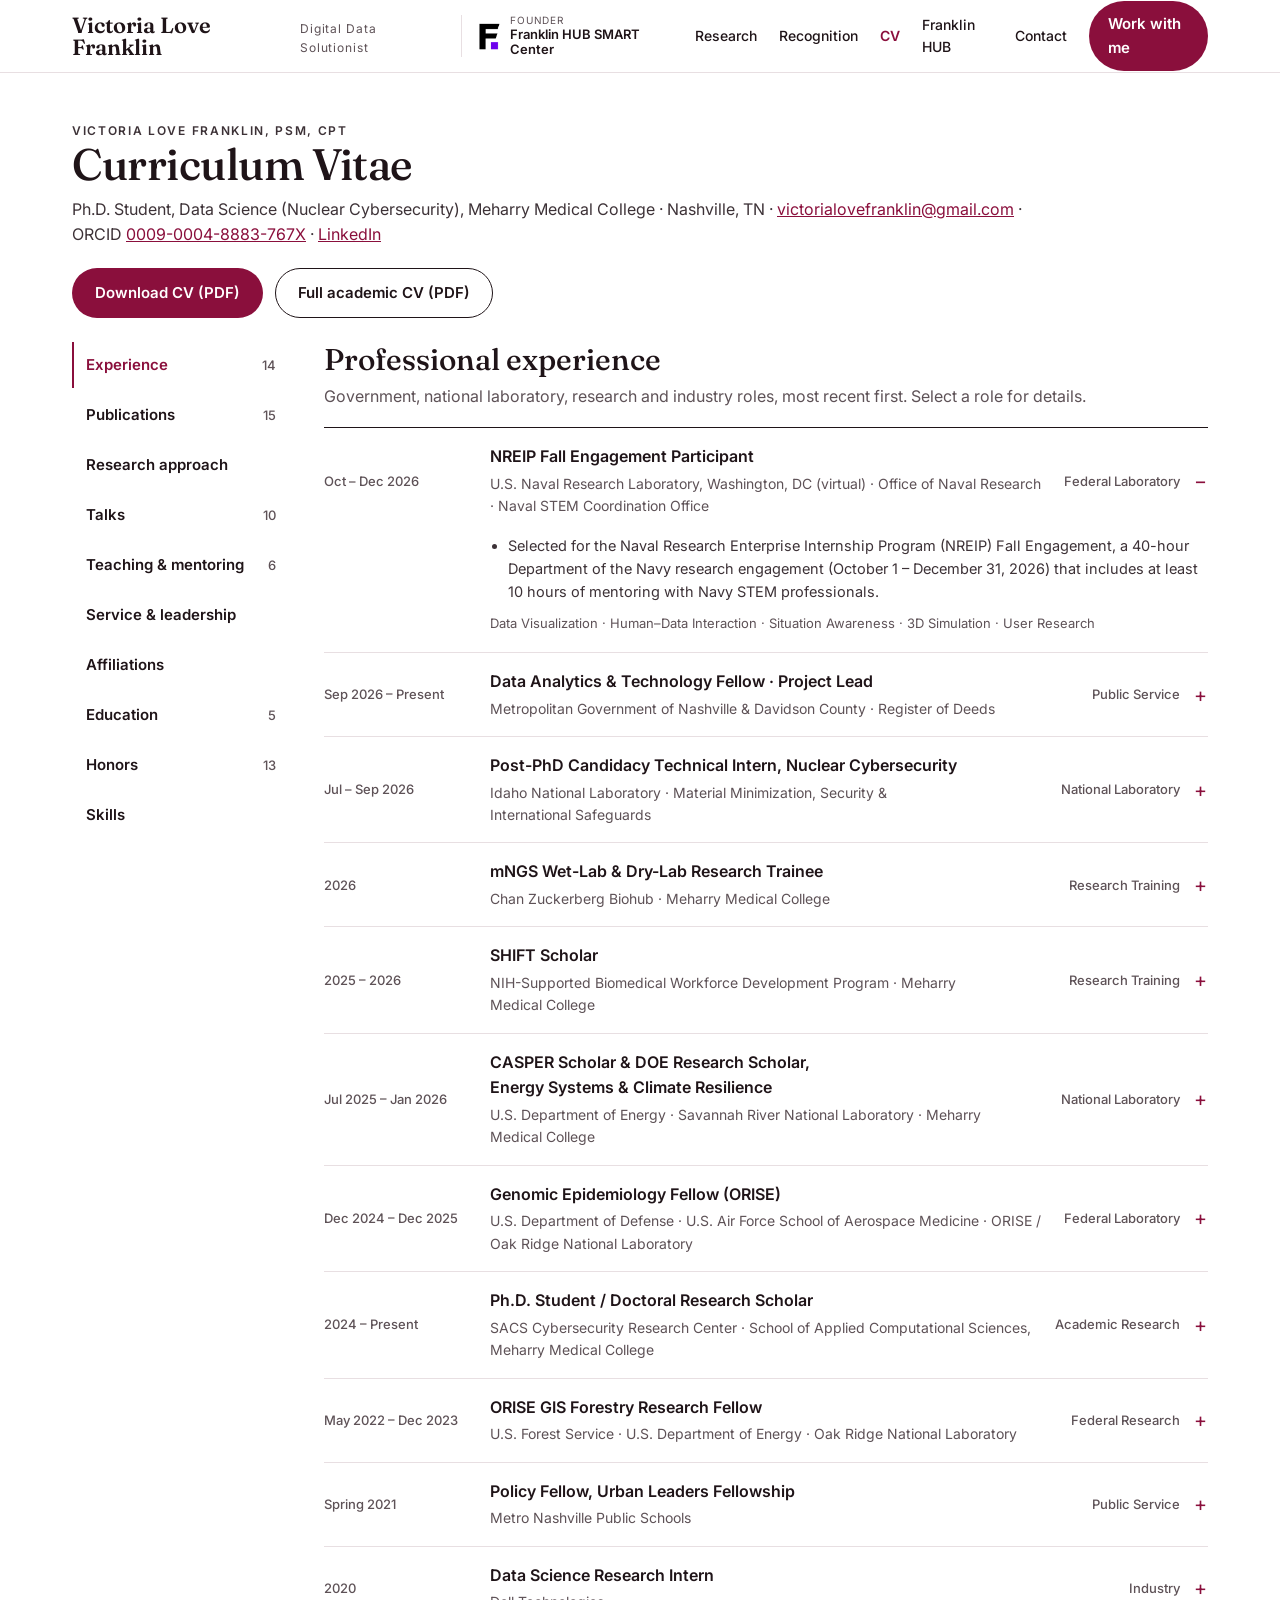
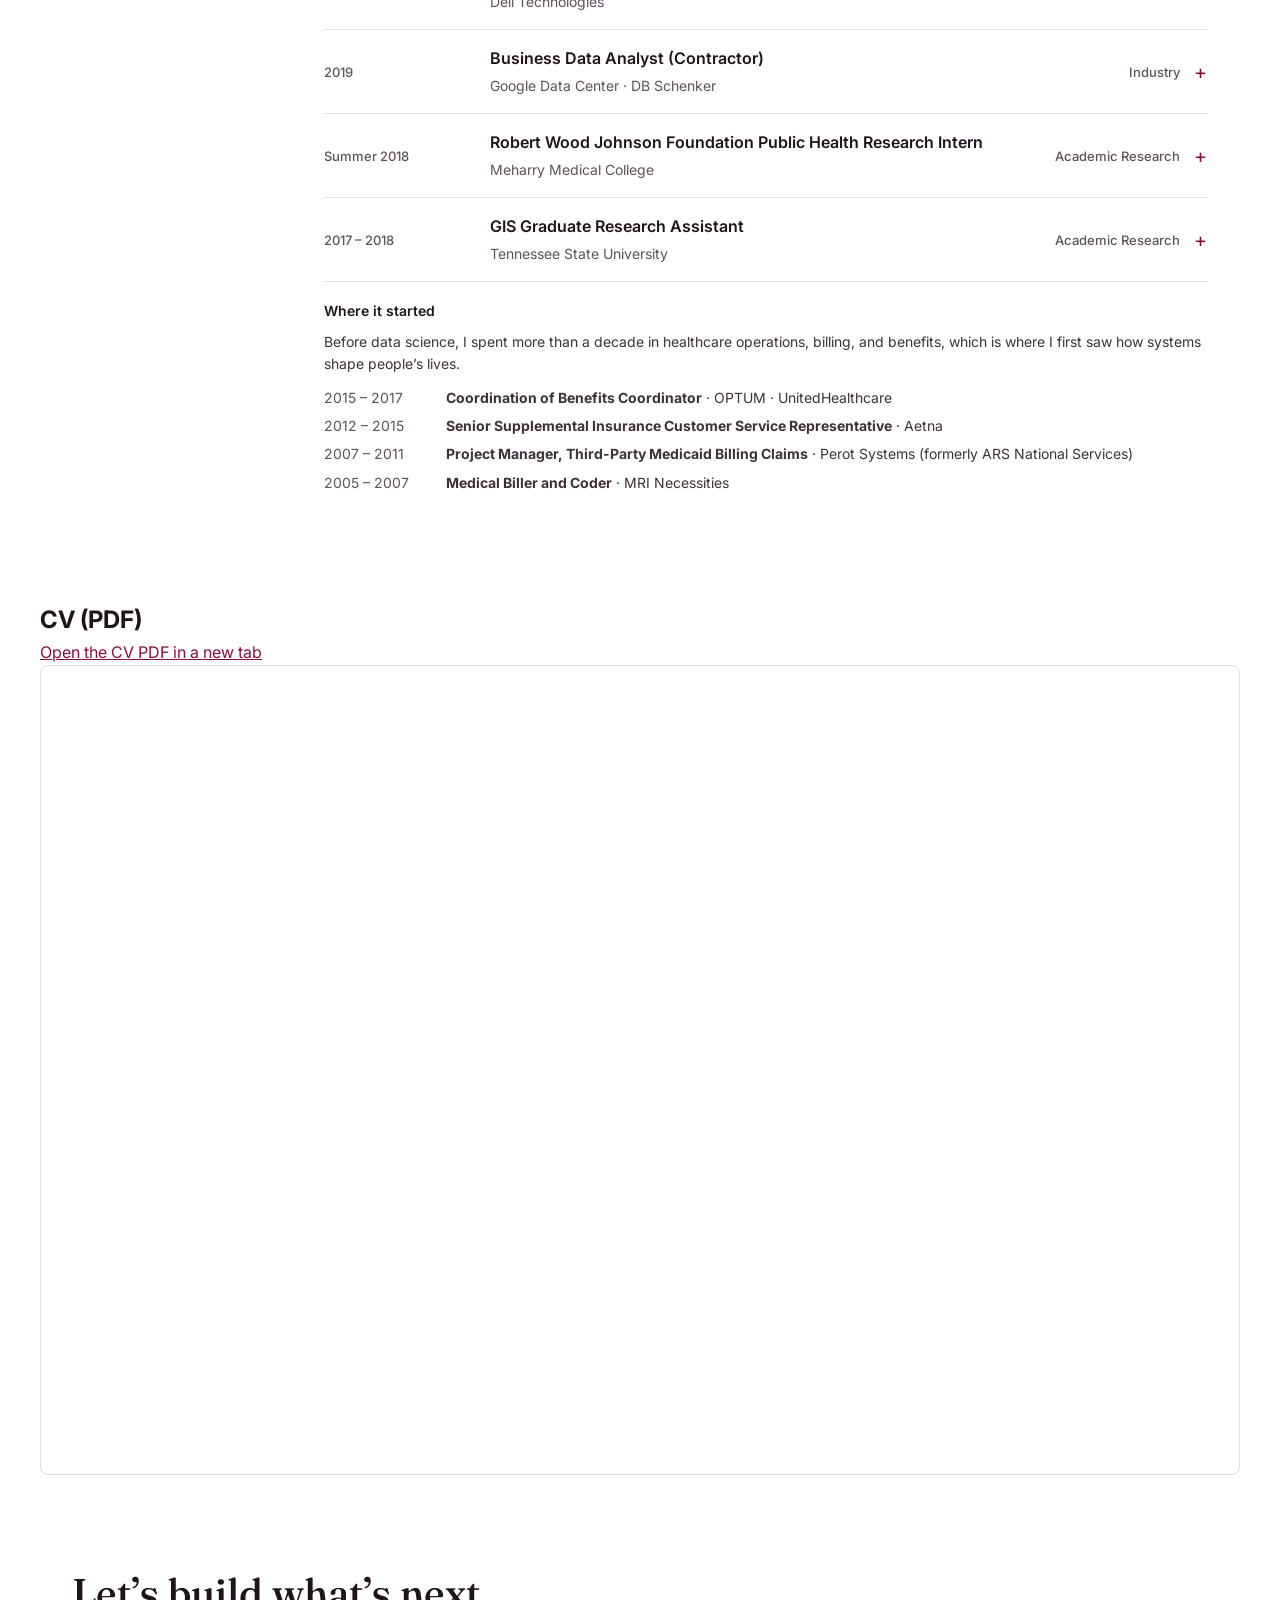
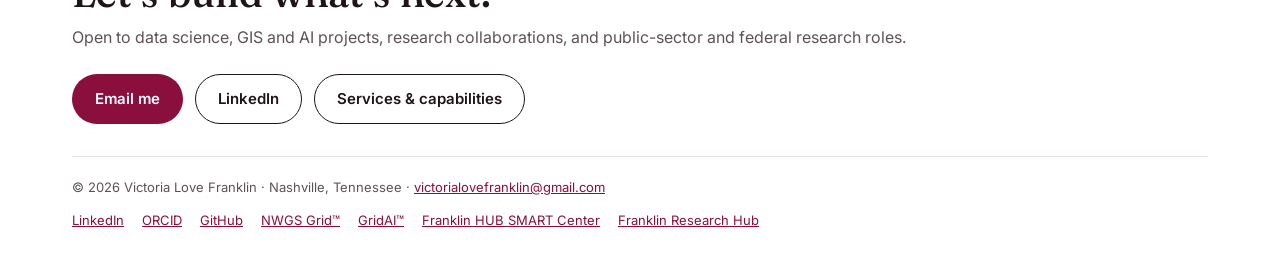
==== commit 99b2e91c: "Update Urban Leaders Fellowship date to Spring 2021 Co-authored-by: copilot-swe-agent[bot] <19898274" ====
--- a/experience.html
+++ b/experience.html
@@ -66,7 +66,7 @@
 </section>
 <div class="wrap cv-layout">
 <nav aria-label="CV sections" aria-orientation="vertical" class="cv-nav" data-hash="" data-tabs="" role="tablist"><button aria-controls="p-experience" aria-selected="true" class="tab" id="t-experience" role="tab"><span>Experience</span><small>14</small></button><button aria-controls="p-publications" aria-selected="false" class="tab" id="t-publications" role="tab"><span>Publications</span><small>15</small></button><button aria-controls="p-research" aria-selected="false" class="tab" id="t-research" role="tab"><span>Research approach</span><small></small></button><button aria-controls="p-talks" aria-selected="false" class="tab" id="t-talks" role="tab"><span>Talks</span><small>10</small></button><button aria-controls="p-teaching" aria-selected="false" class="tab" id="t-teaching" role="tab"><span>Teaching &amp; mentoring</span><small>6</small></button><button aria-controls="p-service" aria-selected="false" class="tab" id="t-service" role="tab"><span>Service &amp; leadership</span><small></small></button><button aria-controls="p-affiliations" aria-selected="false" class="tab" id="t-affiliations" role="tab"><span>Affiliations</span><small></small></button><button aria-controls="p-education" aria-selected="false" class="tab" id="t-education" role="tab"><span>Education</span><small>5</small></button><button aria-controls="p-honors" aria-selected="false" class="tab" id="t-honors" role="tab"><span>Honors</span><small>13</small></button><button aria-controls="p-skills" aria-selected="false" class="tab" id="t-skills" role="tab"><span>Skills</span><small></small></button></nav>
-<div class="cv-main"><section aria-labelledby="t-experience" class="panel" id="p-experience" role="tabpanel"><h2>Professional experience</h2><p class="intro">Government, national laboratory, research and industry roles, most recent first. Select a role for details.</p><div class="box"><details class="role" open=""><summary><span class="when">Oct – Dec 2026</span><span class="what"><b>NREIP Fall Engagement Participant</b><span>U.S. Naval Research Laboratory, Washington, DC (virtual) · Office of Naval Research · Naval STEM Coordination Office</span></span><span class="side"><span class="kind k-fed">Federal Laboratory</span><span aria-hidden="true" class="sign"></span></span></summary><div class="body"><ul><li>Selected for the Naval Research Enterprise Internship Program (NREIP) Fall Engagement, a 40-hour Department of the Navy research engagement (October 1 – December 31, 2026) that includes at least 10 hours of mentoring with Navy STEM professionals.</li></ul><p class="tools"><span class="nw">Data Visualization</span> · <span class="nw">Human–Data Interaction</span> · <span class="nw">Situation Awareness</span> · <span class="nw">3D Simulation</span> · <span class="nw">User Research</span></p></div></details><details class="role"><summary><span class="when">Sep 2026 – Present</span><span class="what"><b>Data Analytics &amp; Technology Fellow · Project Lead</b><span>Metropolitan Government of Nashville &amp; Davidson County · Register of Deeds</span></span><span class="side"><span class="kind k-pub">Public Service</span><span aria-hidden="true" class="sign"></span></span></summary><div class="body"><ul><li>Led design of a public-facing website and interactive data portal for property recording and office-performance data.</li><li>Built a standalone interactive recording activity dashboard (HTML, CSS, JavaScript) with key figures, figure navigation, PDF export, and a data request page.</li><li>Built the internal ROD Workbench prototype for leadership review: data request intake and tracking, fee schedule, release register, monthly reports, governance and rules tracking, and activity log.</li><li>Developed GIS property analytics with ZIP-code mapping.</li><li>Documented data sources, dataset ownership, and export rules in a source-system register.</li><li>Represent the office in community outreach and events, including parades such as the 2026 Tennessee State University Homecoming Parade with the Register of Deeds team.</li></ul><p class="tools"><span class="nw">Government Technology</span> · <span class="nw">Business Intelligence</span> · <span class="nw">Performance Measurement</span> · <span class="nw">Web Development</span> · <span class="nw">GIS</span> · <span class="nw">Open Data</span> · <span class="nw">IT Support</span></p></div></details><details class="role"><summary><span class="when">Jul – Sep 2026</span><span class="what"><b>Post-PhD Candidacy Technical Intern, Nuclear Cybersecurity</b><span>Idaho National Laboratory · Material Minimization, Security &amp; International Safeguards</span></span><span class="side"><span class="kind k-fed">National Laboratory</span><span aria-hidden="true" class="sign"></span></span></summary><div class="body"><ul><li>Built and readied secure cyber-physical training infrastructure, migrating and configuring virtual machines in Proxmox across roughly 25 workstations and technical assets.</li><li>Conducted vulnerability scanning, asset inventories, and intrusion-detection monitoring for ICS/OT training environments, and integrated HMI, PLC, SCADA, and biometric access systems.</li><li>Updated International Atomic Energy Agency (IAEA) cybersecurity training materials and presented to an international nuclear-security audience.</li></ul><p class="tools"><span class="nw">Nuclear Cybersecurity</span> · <span class="nw">ICS/OT</span> · <span class="nw">Vulnerability Assessment</span> · <span class="nw">Proxmox</span> · <span class="nw">Kali Linux</span> · <span class="nw">Docker</span></p></div></details><details class="role"><summary><span class="when">2026</span><span class="what"><b>mNGS Wet-Lab &amp; Dry-Lab Research Trainee</b><span>Chan Zuckerberg Biohub · Meharry Medical College</span></span><span class="side"><span class="kind k-train">Research Training</span><span aria-hidden="true" class="sign"></span></span></summary><div class="body"><ul><li>Completed intensive training in metagenomic next-generation sequencing, pathogen surveillance, bioinformatics workflows, and environmental pathogen detection.</li></ul><p class="tools"><span class="nw">Metagenomics</span> · <span class="nw">Next-Generation Sequencing</span> · <span class="nw">Bioinformatics</span> · <span class="nw">CZ ID</span></p></div></details><details class="role"><summary><span class="when">2025 – 2026</span><span class="what"><b>SHIFT Scholar</b><span>NIH-Supported Biomedical Workforce Development Program · Meharry Medical College</span></span><span class="side"><span class="kind k-train">Research Training</span><span aria-hidden="true" class="sign"></span></span></summary><div class="body"><ul><li>Selected for a nationally recognized, highly competitive professional development program; trained in project management, budgeting, and scientific leadership for biomedical research careers. Certificate of Achievement.</li></ul><p class="tools"><span class="nw">Scientific Leadership</span> · <span class="nw">Project Management</span> · <span class="nw">Budgeting</span></p></div></details><details class="role"><summary><span class="when">Jul 2025 – Jan 2026</span><span class="what"><b>CASPER Scholar &amp; DOE Research Scholar, Energy Systems &amp; Climate Resilience</b><span>U.S. Department of Energy · Savannah River National Laboratory · Meharry Medical College</span></span><span class="side"><span class="kind k-fed">National Laboratory</span><span aria-hidden="true" class="sign"></span></span></summary><div class="body"><ul><li>Built predictive machine-learning models for wildfire risk and power-outage likelihood, and an AI-enabled geospatial framework to find gaps in grid outage data.</li><li>Designed a RAG-enabled digital twin that brings together geospatial intelligence, climate drivers, and grid-resilience analytics.</li><li>Engineered GIS-AI overlays combining outage forecasts, biodiversity hotspots, and environmental-justice indicators.</li><li>Developed GridAI™, a geospatial research platform analyzing energy disruption, social vulnerability, and environmental-justice patterns; its multi-scale California census-tract and county analyses informed the SEGDA paper (accepted, EAI Endorsed Transactions on Internet of Things) and its national follow-up (submitted).</li></ul><p class="tools"><span class="nw">Grid Resilience</span> · <span class="nw">Wildfire Risk</span> · <span class="nw">Digital Twins</span> · <span class="nw">RAG</span> · <span class="nw">Machine Learning</span></p></div></details><details class="role"><summary><span class="when">Dec 2024 – Dec 2025</span><span class="what"><b>Genomic Epidemiology Fellow (ORISE)</b><span>U.S. Department of Defense · U.S. Air Force School of Aerospace Medicine · ORISE / Oak Ridge National Laboratory</span></span><span class="side"><span class="kind k-fed">Federal Laboratory</span><span aria-hidden="true" class="sign"></span></span></summary><div class="body"><ul><li>Integrated wastewater, genomic, epidemiological, and clinical data to support infectious-disease biosurveillance and early warning.</li><li>Developed interactive data and visualization approaches combining wastewater surveillance, genomic sequencing, variant intelligence, and geography for decision support.</li><li>Built machine-learning, statistical, and geospatial analytics to detect surveillance trends and support forecasting.</li></ul><p class="tools"><span class="nw">Biosurveillance</span> · <span class="nw">Genomic Epidemiology</span> · <span class="nw">Machine Learning</span> · <span class="nw">GIS</span> · <span class="nw">Dashboards</span></p></div></details><details class="role"><summary><span class="when">2024 – Present</span><span class="what"><b>Ph.D. Student / Doctoral Research Scholar</b><span>SACS Cybersecurity Research Center · School of Applied Computational Sciences, Meharry Medical College</span></span><span class="side"><span class="kind k-acad">Academic Research</span><span aria-hidden="true" class="sign"></span></span></summary><div class="body"><p>Dissertation Research · Data Science, Nuclear Cybersecurity Concentration</p><ul><li>Developing Nuclear Sentinel AI, an explainable, AI-enabled digital-twin framework for cyber-physical risk assessment and resilience in operational technology.</li><li>Designing multimodal machine-learning methods that combine control-system activity, sensor measurements, and digital-twin context to detect abnormal behavior.</li><li>Publishing and presenting research, and mentoring graduate and undergraduate researchers.</li></ul><p class="tools"><span class="nw">Python</span> · <span class="nw">AI/ML</span> · <span class="nw">Digital Twins</span> · <span class="nw">Explainable AI</span> · <span class="nw">Anomaly Detection</span></p></div></details><details class="role"><summary><span class="when">May 2022 – Dec 2023</span><span class="what"><b>ORISE GIS Forestry Research Fellow</b><span>U.S. Forest Service · U.S. Department of Energy · Oak Ridge National Laboratory</span></span><span class="side"><span class="kind k-fed">Federal Research</span><span aria-hidden="true" class="sign"></span></span></summary><div class="body"><ul><li>Used GIS, remote sensing, and Google Earth Engine for biomass assessment, carbon-sequestration analysis, and ecosystem valuation.</li><li>Mapped timber mills and forest resources, and analyzed biomass and canopy coverage for carbon-sequestration planning.</li><li>Analyzed satellite data to estimate logging-residue availability and evaluate woody biomass-to-energy opportunities.</li></ul><p class="tools"><span class="nw">Google Earth Engine</span> · <span class="nw">Remote Sensing</span> · <span class="nw">GeoPandas</span> · <span class="nw">Rasterio</span></p></div></details><details class="role"><summary><span class="when">2021</span><span class="what"><b>Policy Fellow, Urban Leaders Fellowship</b><span>Metro Nashville Public Schools</span></span><span class="side"><span class="kind k-pub">Public Service</span><span aria-hidden="true" class="sign"></span></span></summary><div class="body"><ul><li>Co-authored the Metro Nashville Public Schools COVID-19 school reopening strategy, analyzing epidemiological indicators and community transmission trends.</li><li>Turned research and community considerations into evidence-based recommendations for education leaders.</li></ul><p class="tools"><span class="nw">Policy Analysis</span> · <span class="nw">Education Policy</span> · <span class="nw">Evidence-Based Decisions</span></p></div></details><details class="role"><summary><span class="when">2020</span><span class="what"><b>Data Science Research Intern</b><span>Dell Technologies</span></span><span class="side"><span class="kind k-ind">Industry</span><span aria-hidden="true" class="sign"></span></span></summary><div class="body"><ul><li>Analyzed enterprise sales-performance data to identify trends and support business-intelligence reporting.</li></ul><p class="tools"><span class="nw">Business Intelligence</span> · <span class="nw">Enterprise Analytics</span></p></div></details><details class="role"><summary><span class="when">2019</span><span class="what"><b>Business Data Analyst (Contractor)</b><span>Google Data Center · DB Schenker</span></span><span class="side"><span class="kind k-ind">Industry</span><span aria-hidden="true" class="sign"></span></span></summary><div class="body"><ul><li>Built operational reporting with Google BigQuery, SQL, Salesforce, and Excel, and standardized reporting workflows and data-quality checks.</li></ul><p class="tools"><span class="nw">SQL</span> · <span class="nw">BigQuery</span> · <span class="nw">Data Quality</span> · <span class="nw">Reporting</span></p></div></details><details class="role"><summary><span class="when">Summer 2018</span><span class="what"><b>Robert Wood Johnson Foundation Public Health Research Intern</b><span>Meharry Medical College</span></span><span class="side"><span class="kind k-acad">Academic Research</span><span aria-hidden="true" class="sign"></span></span></summary><div class="body"><ul><li>Researched under Dr. Green Ekadi, Professor, School of Graduate Studies and Research: “Are Asymmetric Patterns in the Built Environments of Child Care Centers in Davidson County, TN, Associated with Asymmetric Child Care Quality Outcomes?”</li><li>Compiled ZIP-code data on child care centers, trees, hospitals, clinics, schools, parks, and recreation centers, plus Census indicators for unemployment, overcrowding, car access, and homeownership.</li><li>Contributed to the Childcare Centers Built Environment Index (BEI) report using GIS and spatial analysis.</li></ul><p class="tools"><span class="nw">Spatial Epidemiology</span> · <span class="nw">Health Equity</span> · <span class="nw">GIS</span></p></div></details><details class="role"><summary><span class="when">2017 – 2018</span><span class="what"><b>GIS Graduate Research Assistant</b><span>Tennessee State University</span></span><span class="side"><span class="kind k-acad">Academic Research</span><span aria-hidden="true" class="sign"></span></span></summary><div class="body"><ul><li>Quantified urban-forest ecosystem services and carbon sequestration with GIS, remote sensing, and i-Tree, and presented the work at the USGIF GEOINTegration Summit.</li></ul><p class="tools"><span class="nw">Remote Sensing</span> · <span class="nw">Urban Forestry</span> · <span class="nw">Ecosystem Services</span></p></div></details><div class="earlier"><h3>Where it started</h3><p style="margin-bottom:8px">Before data science, I spent more than a decade in healthcare operations, billing, and benefits, which is where I first saw how systems shape people’s lives.</p><ul><li><span>2015 – 2017</span><div><b>Coordination of Benefits Coordinator</b> · OPTUM · UnitedHealthcare</div></li><li><span>2012 – 2015</span><div><b>Senior Supplemental Insurance Customer Service Representative</b> · Aetna</div></li><li><span>2007 – 2011</span><div><b>Project Manager, Third-Party Medicaid Billing Claims</b> · Perot Systems (formerly ARS National Services)</div></li><li><span>2005 – 2007</span><div><b>Medical Biller and Coder</b> · MRI Necessities</div></li></ul></div></div></section><section aria-labelledby="t-publications" class="panel" id="p-publications" role="tabpanel"><h2>Publications &amp; research</h2><p class="intro">Full papers (journal articles and conference papers) come first, then oral and poster presentations. A study accepted as a full paper and also submitted as a presentation abstract appears in both sections.</p><div aria-label="Filter publications" class="filters no-print" role="group">
+<div class="cv-main"><section aria-labelledby="t-experience" class="panel" id="p-experience" role="tabpanel"><h2>Professional experience</h2><p class="intro">Government, national laboratory, research and industry roles, most recent first. Select a role for details.</p><div class="box"><details class="role" open=""><summary><span class="when">Oct – Dec 2026</span><span class="what"><b>NREIP Fall Engagement Participant</b><span>U.S. Naval Research Laboratory, Washington, DC (virtual) · Office of Naval Research · Naval STEM Coordination Office</span></span><span class="side"><span class="kind k-fed">Federal Laboratory</span><span aria-hidden="true" class="sign"></span></span></summary><div class="body"><ul><li>Selected for the Naval Research Enterprise Internship Program (NREIP) Fall Engagement, a 40-hour Department of the Navy research engagement (October 1 – December 31, 2026) that includes at least 10 hours of mentoring with Navy STEM professionals.</li></ul><p class="tools"><span class="nw">Data Visualization</span> · <span class="nw">Human–Data Interaction</span> · <span class="nw">Situation Awareness</span> · <span class="nw">3D Simulation</span> · <span class="nw">User Research</span></p></div></details><details class="role"><summary><span class="when">Sep 2026 – Present</span><span class="what"><b>Data Analytics &amp; Technology Fellow · Project Lead</b><span>Metropolitan Government of Nashville &amp; Davidson County · Register of Deeds</span></span><span class="side"><span class="kind k-pub">Public Service</span><span aria-hidden="true" class="sign"></span></span></summary><div class="body"><ul><li>Led design of a public-facing website and interactive data portal for property recording and office-performance data.</li><li>Built a standalone interactive recording activity dashboard (HTML, CSS, JavaScript) with key figures, figure navigation, PDF export, and a data request page.</li><li>Built the internal ROD Workbench prototype for leadership review: data request intake and tracking, fee schedule, release register, monthly reports, governance and rules tracking, and activity log.</li><li>Developed GIS property analytics with ZIP-code mapping.</li><li>Documented data sources, dataset ownership, and export rules in a source-system register.</li><li>Represent the office in community outreach and events, including parades such as the 2026 Tennessee State University Homecoming Parade with the Register of Deeds team.</li></ul><p class="tools"><span class="nw">Government Technology</span> · <span class="nw">Business Intelligence</span> · <span class="nw">Performance Measurement</span> · <span class="nw">Web Development</span> · <span class="nw">GIS</span> · <span class="nw">Open Data</span> · <span class="nw">IT Support</span></p></div></details><details class="role"><summary><span class="when">Jul – Sep 2026</span><span class="what"><b>Post-PhD Candidacy Technical Intern, Nuclear Cybersecurity</b><span>Idaho National Laboratory · Material Minimization, Security &amp; International Safeguards</span></span><span class="side"><span class="kind k-fed">National Laboratory</span><span aria-hidden="true" class="sign"></span></span></summary><div class="body"><ul><li>Built and readied secure cyber-physical training infrastructure, migrating and configuring virtual machines in Proxmox across roughly 25 workstations and technical assets.</li><li>Conducted vulnerability scanning, asset inventories, and intrusion-detection monitoring for ICS/OT training environments, and integrated HMI, PLC, SCADA, and biometric access systems.</li><li>Updated International Atomic Energy Agency (IAEA) cybersecurity training materials and presented to an international nuclear-security audience.</li></ul><p class="tools"><span class="nw">Nuclear Cybersecurity</span> · <span class="nw">ICS/OT</span> · <span class="nw">Vulnerability Assessment</span> · <span class="nw">Proxmox</span> · <span class="nw">Kali Linux</span> · <span class="nw">Docker</span></p></div></details><details class="role"><summary><span class="when">2026</span><span class="what"><b>mNGS Wet-Lab &amp; Dry-Lab Research Trainee</b><span>Chan Zuckerberg Biohub · Meharry Medical College</span></span><span class="side"><span class="kind k-train">Research Training</span><span aria-hidden="true" class="sign"></span></span></summary><div class="body"><ul><li>Completed intensive training in metagenomic next-generation sequencing, pathogen surveillance, bioinformatics workflows, and environmental pathogen detection.</li></ul><p class="tools"><span class="nw">Metagenomics</span> · <span class="nw">Next-Generation Sequencing</span> · <span class="nw">Bioinformatics</span> · <span class="nw">CZ ID</span></p></div></details><details class="role"><summary><span class="when">2025 – 2026</span><span class="what"><b>SHIFT Scholar</b><span>NIH-Supported Biomedical Workforce Development Program · Meharry Medical College</span></span><span class="side"><span class="kind k-train">Research Training</span><span aria-hidden="true" class="sign"></span></span></summary><div class="body"><ul><li>Selected for a nationally recognized, highly competitive professional development program; trained in project management, budgeting, and scientific leadership for biomedical research careers. Certificate of Achievement.</li></ul><p class="tools"><span class="nw">Scientific Leadership</span> · <span class="nw">Project Management</span> · <span class="nw">Budgeting</span></p></div></details><details class="role"><summary><span class="when">Jul 2025 – Jan 2026</span><span class="what"><b>CASPER Scholar &amp; DOE Research Scholar, Energy Systems &amp; Climate Resilience</b><span>U.S. Department of Energy · Savannah River National Laboratory · Meharry Medical College</span></span><span class="side"><span class="kind k-fed">National Laboratory</span><span aria-hidden="true" class="sign"></span></span></summary><div class="body"><ul><li>Built predictive machine-learning models for wildfire risk and power-outage likelihood, and an AI-enabled geospatial framework to find gaps in grid outage data.</li><li>Designed a RAG-enabled digital twin that brings together geospatial intelligence, climate drivers, and grid-resilience analytics.</li><li>Engineered GIS-AI overlays combining outage forecasts, biodiversity hotspots, and environmental-justice indicators.</li><li>Developed GridAI™, a geospatial research platform analyzing energy disruption, social vulnerability, and environmental-justice patterns; its multi-scale California census-tract and county analyses informed the SEGDA paper (accepted, EAI Endorsed Transactions on Internet of Things) and its national follow-up (submitted).</li></ul><p class="tools"><span class="nw">Grid Resilience</span> · <span class="nw">Wildfire Risk</span> · <span class="nw">Digital Twins</span> · <span class="nw">RAG</span> · <span class="nw">Machine Learning</span></p></div></details><details class="role"><summary><span class="when">Dec 2024 – Dec 2025</span><span class="what"><b>Genomic Epidemiology Fellow (ORISE)</b><span>U.S. Department of Defense · U.S. Air Force School of Aerospace Medicine · ORISE / Oak Ridge National Laboratory</span></span><span class="side"><span class="kind k-fed">Federal Laboratory</span><span aria-hidden="true" class="sign"></span></span></summary><div class="body"><ul><li>Integrated wastewater, genomic, epidemiological, and clinical data to support infectious-disease biosurveillance and early warning.</li><li>Developed interactive data and visualization approaches combining wastewater surveillance, genomic sequencing, variant intelligence, and geography for decision support.</li><li>Built machine-learning, statistical, and geospatial analytics to detect surveillance trends and support forecasting.</li></ul><p class="tools"><span class="nw">Biosurveillance</span> · <span class="nw">Genomic Epidemiology</span> · <span class="nw">Machine Learning</span> · <span class="nw">GIS</span> · <span class="nw">Dashboards</span></p></div></details><details class="role"><summary><span class="when">2024 – Present</span><span class="what"><b>Ph.D. Student / Doctoral Research Scholar</b><span>SACS Cybersecurity Research Center · School of Applied Computational Sciences, Meharry Medical College</span></span><span class="side"><span class="kind k-acad">Academic Research</span><span aria-hidden="true" class="sign"></span></span></summary><div class="body"><p>Dissertation Research · Data Science, Nuclear Cybersecurity Concentration</p><ul><li>Developing Nuclear Sentinel AI, an explainable, AI-enabled digital-twin framework for cyber-physical risk assessment and resilience in operational technology.</li><li>Designing multimodal machine-learning methods that combine control-system activity, sensor measurements, and digital-twin context to detect abnormal behavior.</li><li>Publishing and presenting research, and mentoring graduate and undergraduate researchers.</li></ul><p class="tools"><span class="nw">Python</span> · <span class="nw">AI/ML</span> · <span class="nw">Digital Twins</span> · <span class="nw">Explainable AI</span> · <span class="nw">Anomaly Detection</span></p></div></details><details class="role"><summary><span class="when">May 2022 – Dec 2023</span><span class="what"><b>ORISE GIS Forestry Research Fellow</b><span>U.S. Forest Service · U.S. Department of Energy · Oak Ridge National Laboratory</span></span><span class="side"><span class="kind k-fed">Federal Research</span><span aria-hidden="true" class="sign"></span></span></summary><div class="body"><ul><li>Used GIS, remote sensing, and Google Earth Engine for biomass assessment, carbon-sequestration analysis, and ecosystem valuation.</li><li>Mapped timber mills and forest resources, and analyzed biomass and canopy coverage for carbon-sequestration planning.</li><li>Analyzed satellite data to estimate logging-residue availability and evaluate woody biomass-to-energy opportunities.</li></ul><p class="tools"><span class="nw">Google Earth Engine</span> · <span class="nw">Remote Sensing</span> · <span class="nw">GeoPandas</span> · <span class="nw">Rasterio</span></p></div></details><details class="role"><summary><span class="when">Spring 2021</span><span class="what"><b>Policy Fellow, Urban Leaders Fellowship</b><span>Metro Nashville Public Schools</span></span><span class="side"><span class="kind k-pub">Public Service</span><span aria-hidden="true" class="sign"></span></span></summary><div class="body"><ul><li>Co-authored the Metro Nashville Public Schools COVID-19 school reopening strategy, analyzing epidemiological indicators and community transmission trends.</li><li>Turned research and community considerations into evidence-based recommendations for education leaders.</li></ul><p class="tools"><span class="nw">Policy Analysis</span> · <span class="nw">Education Policy</span> · <span class="nw">Evidence-Based Decisions</span></p></div></details><details class="role"><summary><span class="when">2020</span><span class="what"><b>Data Science Research Intern</b><span>Dell Technologies</span></span><span class="side"><span class="kind k-ind">Industry</span><span aria-hidden="true" class="sign"></span></span></summary><div class="body"><ul><li>Analyzed enterprise sales-performance data to identify trends and support business-intelligence reporting.</li></ul><p class="tools"><span class="nw">Business Intelligence</span> · <span class="nw">Enterprise Analytics</span></p></div></details><details class="role"><summary><span class="when">2019</span><span class="what"><b>Business Data Analyst (Contractor)</b><span>Google Data Center · DB Schenker</span></span><span class="side"><span class="kind k-ind">Industry</span><span aria-hidden="true" class="sign"></span></span></summary><div class="body"><ul><li>Built operational reporting with Google BigQuery, SQL, Salesforce, and Excel, and standardized reporting workflows and data-quality checks.</li></ul><p class="tools"><span class="nw">SQL</span> · <span class="nw">BigQuery</span> · <span class="nw">Data Quality</span> · <span class="nw">Reporting</span></p></div></details><details class="role"><summary><span class="when">Summer 2018</span><span class="what"><b>Robert Wood Johnson Foundation Public Health Research Intern</b><span>Meharry Medical College</span></span><span class="side"><span class="kind k-acad">Academic Research</span><span aria-hidden="true" class="sign"></span></span></summary><div class="body"><ul><li>Researched under Dr. Green Ekadi, Professor, School of Graduate Studies and Research: “Are Asymmetric Patterns in the Built Environments of Child Care Centers in Davidson County, TN, Associated with Asymmetric Child Care Quality Outcomes?”</li><li>Compiled ZIP-code data on child care centers, trees, hospitals, clinics, schools, parks, and recreation centers, plus Census indicators for unemployment, overcrowding, car access, and homeownership.</li><li>Contributed to the Childcare Centers Built Environment Index (BEI) report using GIS and spatial analysis.</li></ul><p class="tools"><span class="nw">Spatial Epidemiology</span> · <span class="nw">Health Equity</span> · <span class="nw">GIS</span></p></div></details><details class="role"><summary><span class="when">2017 – 2018</span><span class="what"><b>GIS Graduate Research Assistant</b><span>Tennessee State University</span></span><span class="side"><span class="kind k-acad">Academic Research</span><span aria-hidden="true" class="sign"></span></span></summary><div class="body"><ul><li>Quantified urban-forest ecosystem services and carbon sequestration with GIS, remote sensing, and i-Tree, and presented the work at the USGIF GEOINTegration Summit.</li></ul><p class="tools"><span class="nw">Remote Sensing</span> · <span class="nw">Urban Forestry</span> · <span class="nw">Ecosystem Services</span></p></div></details><div class="earlier"><h3>Where it started</h3><p style="margin-bottom:8px">Before data science, I spent more than a decade in healthcare operations, billing, and benefits, which is where I first saw how systems shape people’s lives.</p><ul><li><span>2015 – 2017</span><div><b>Coordination of Benefits Coordinator</b> · OPTUM · UnitedHealthcare</div></li><li><span>2012 – 2015</span><div><b>Senior Supplemental Insurance Customer Service Representative</b> · Aetna</div></li><li><span>2007 – 2011</span><div><b>Project Manager, Third-Party Medicaid Billing Claims</b> · Perot Systems (formerly ARS National Services)</div></li><li><span>2005 – 2007</span><div><b>Medical Biller and Coder</b> · MRI Necessities</div></li></ul></div></div></section><section aria-labelledby="t-publications" class="panel" id="p-publications" role="tabpanel"><h2>Publications &amp; research</h2><p class="intro">Full papers (journal articles and conference papers) come first, then oral and poster presentations. A study accepted as a full paper and also submitted as a presentation abstract appears in both sections.</p><div aria-label="Filter publications" class="filters no-print" role="group">
 <button aria-pressed="true" class="filter" data-filter="all" type="button">All 17</button>
 <button aria-pressed="false" class="filter" data-filter="accepted" type="button">Accepted</button>
 <button aria-pressed="false" class="filter" data-filter="review" type="button">Under review</button>
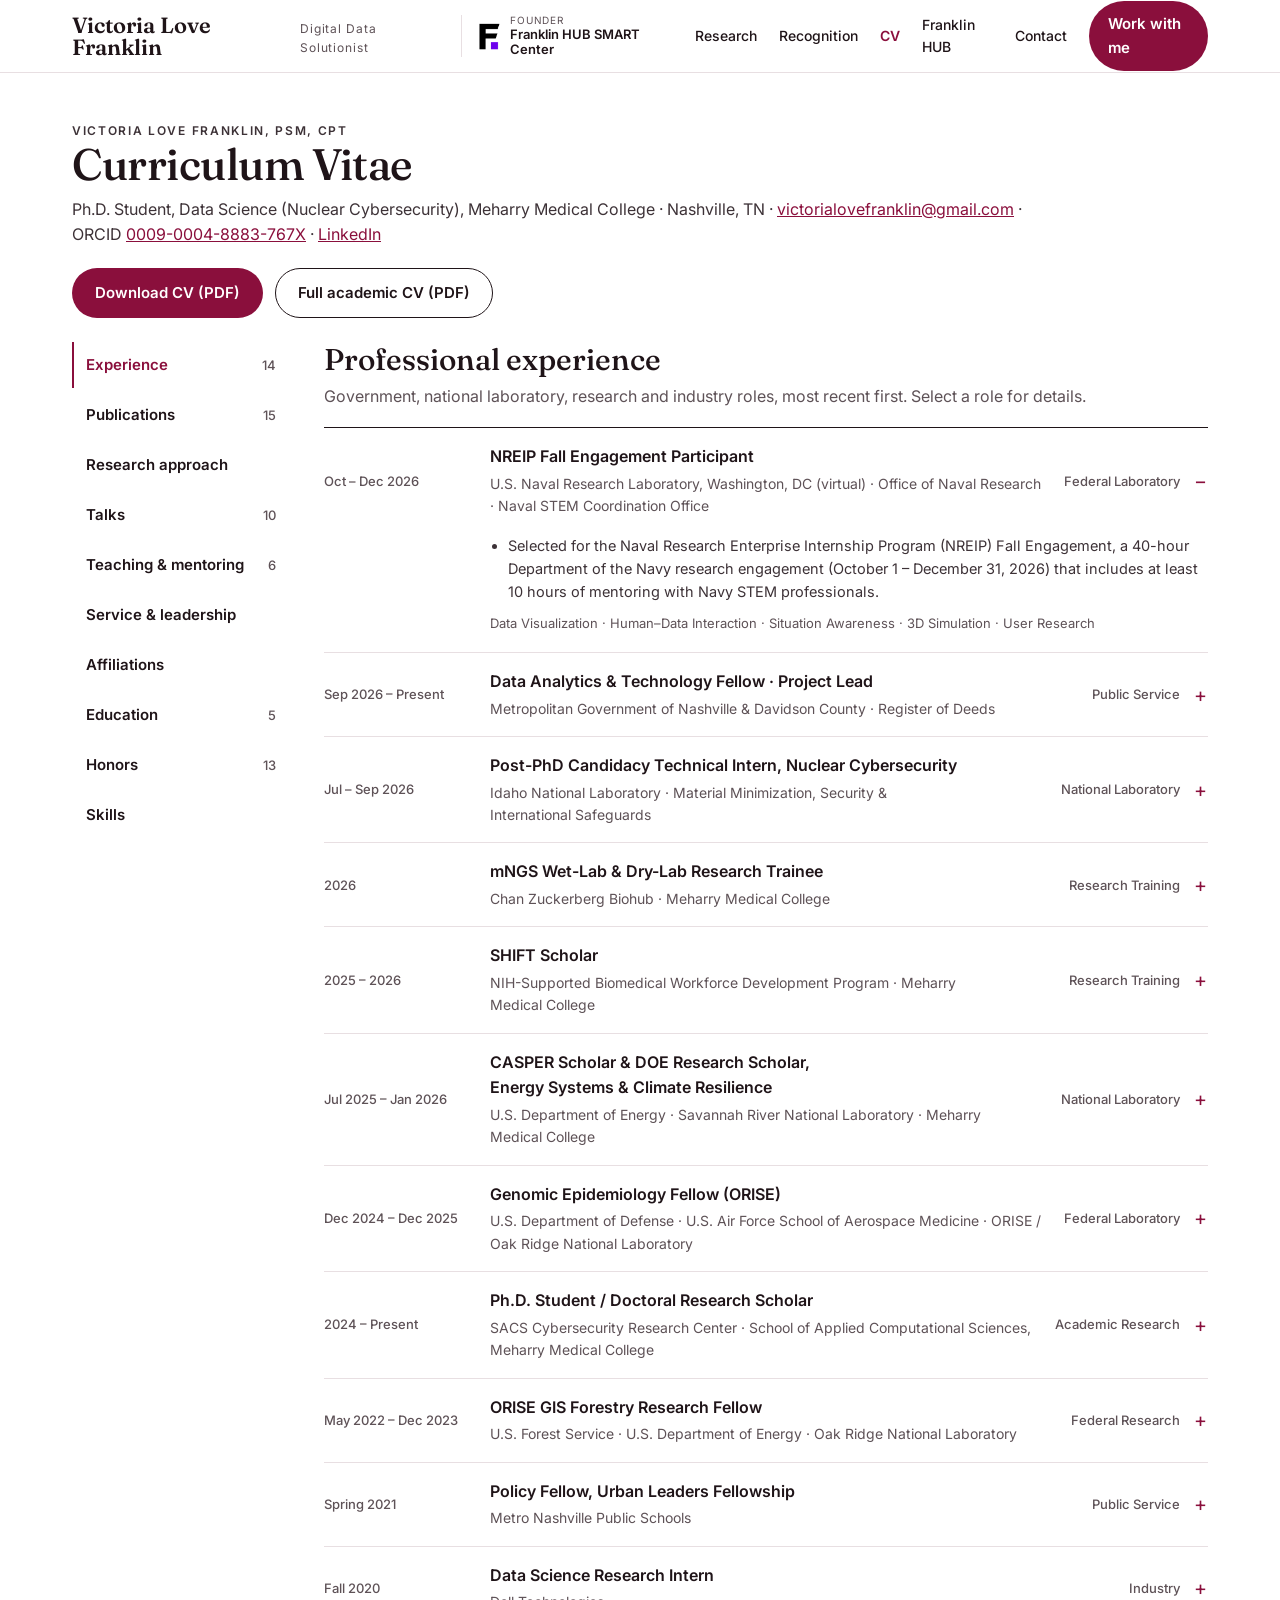
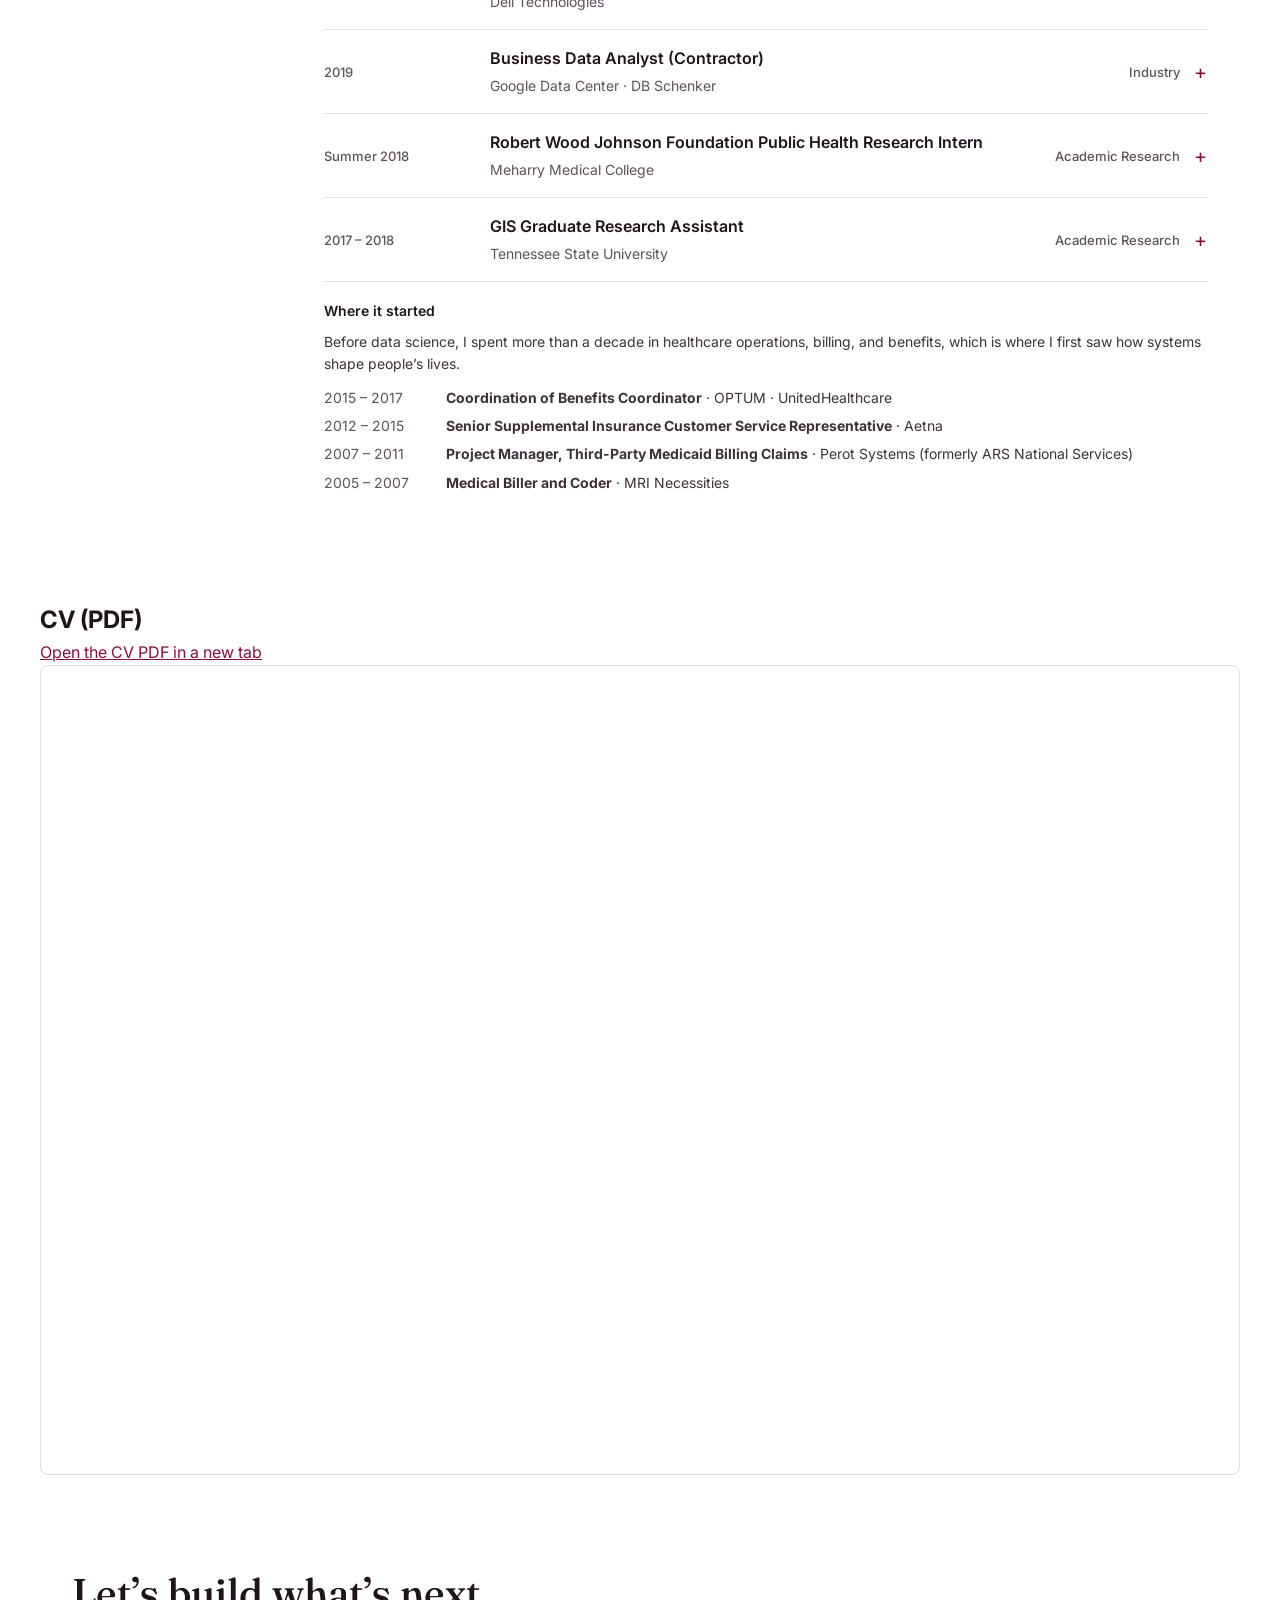
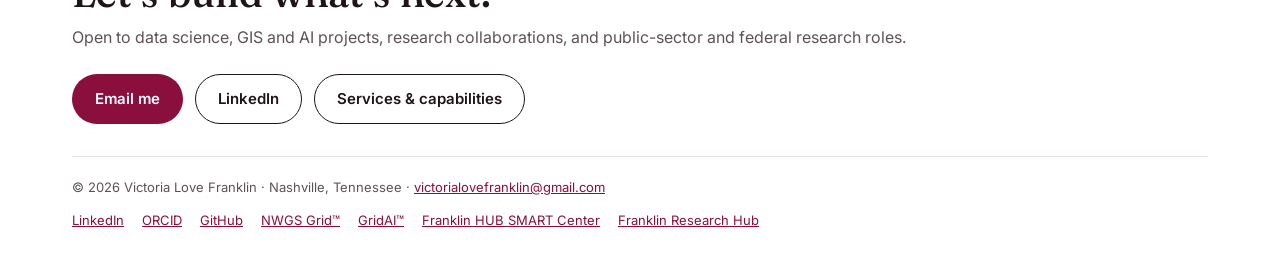
==== commit f20ef65b: "Update Dell internship date to Fall 2020 Co-authored-by: copilot-swe-agent[bot] <198982749+Copilot@u" ====
--- a/experience.html
+++ b/experience.html
@@ -66,7 +66,7 @@
 </section>
 <div class="wrap cv-layout">
 <nav aria-label="CV sections" aria-orientation="vertical" class="cv-nav" data-hash="" data-tabs="" role="tablist"><button aria-controls="p-experience" aria-selected="true" class="tab" id="t-experience" role="tab"><span>Experience</span><small>14</small></button><button aria-controls="p-publications" aria-selected="false" class="tab" id="t-publications" role="tab"><span>Publications</span><small>15</small></button><button aria-controls="p-research" aria-selected="false" class="tab" id="t-research" role="tab"><span>Research approach</span><small></small></button><button aria-controls="p-talks" aria-selected="false" class="tab" id="t-talks" role="tab"><span>Talks</span><small>10</small></button><button aria-controls="p-teaching" aria-selected="false" class="tab" id="t-teaching" role="tab"><span>Teaching &amp; mentoring</span><small>6</small></button><button aria-controls="p-service" aria-selected="false" class="tab" id="t-service" role="tab"><span>Service &amp; leadership</span><small></small></button><button aria-controls="p-affiliations" aria-selected="false" class="tab" id="t-affiliations" role="tab"><span>Affiliations</span><small></small></button><button aria-controls="p-education" aria-selected="false" class="tab" id="t-education" role="tab"><span>Education</span><small>5</small></button><button aria-controls="p-honors" aria-selected="false" class="tab" id="t-honors" role="tab"><span>Honors</span><small>13</small></button><button aria-controls="p-skills" aria-selected="false" class="tab" id="t-skills" role="tab"><span>Skills</span><small></small></button></nav>
-<div class="cv-main"><section aria-labelledby="t-experience" class="panel" id="p-experience" role="tabpanel"><h2>Professional experience</h2><p class="intro">Government, national laboratory, research and industry roles, most recent first. Select a role for details.</p><div class="box"><details class="role" open=""><summary><span class="when">Oct – Dec 2026</span><span class="what"><b>NREIP Fall Engagement Participant</b><span>U.S. Naval Research Laboratory, Washington, DC (virtual) · Office of Naval Research · Naval STEM Coordination Office</span></span><span class="side"><span class="kind k-fed">Federal Laboratory</span><span aria-hidden="true" class="sign"></span></span></summary><div class="body"><ul><li>Selected for the Naval Research Enterprise Internship Program (NREIP) Fall Engagement, a 40-hour Department of the Navy research engagement (October 1 – December 31, 2026) that includes at least 10 hours of mentoring with Navy STEM professionals.</li></ul><p class="tools"><span class="nw">Data Visualization</span> · <span class="nw">Human–Data Interaction</span> · <span class="nw">Situation Awareness</span> · <span class="nw">3D Simulation</span> · <span class="nw">User Research</span></p></div></details><details class="role"><summary><span class="when">Sep 2026 – Present</span><span class="what"><b>Data Analytics &amp; Technology Fellow · Project Lead</b><span>Metropolitan Government of Nashville &amp; Davidson County · Register of Deeds</span></span><span class="side"><span class="kind k-pub">Public Service</span><span aria-hidden="true" class="sign"></span></span></summary><div class="body"><ul><li>Led design of a public-facing website and interactive data portal for property recording and office-performance data.</li><li>Built a standalone interactive recording activity dashboard (HTML, CSS, JavaScript) with key figures, figure navigation, PDF export, and a data request page.</li><li>Built the internal ROD Workbench prototype for leadership review: data request intake and tracking, fee schedule, release register, monthly reports, governance and rules tracking, and activity log.</li><li>Developed GIS property analytics with ZIP-code mapping.</li><li>Documented data sources, dataset ownership, and export rules in a source-system register.</li><li>Represent the office in community outreach and events, including parades such as the 2026 Tennessee State University Homecoming Parade with the Register of Deeds team.</li></ul><p class="tools"><span class="nw">Government Technology</span> · <span class="nw">Business Intelligence</span> · <span class="nw">Performance Measurement</span> · <span class="nw">Web Development</span> · <span class="nw">GIS</span> · <span class="nw">Open Data</span> · <span class="nw">IT Support</span></p></div></details><details class="role"><summary><span class="when">Jul – Sep 2026</span><span class="what"><b>Post-PhD Candidacy Technical Intern, Nuclear Cybersecurity</b><span>Idaho National Laboratory · Material Minimization, Security &amp; International Safeguards</span></span><span class="side"><span class="kind k-fed">National Laboratory</span><span aria-hidden="true" class="sign"></span></span></summary><div class="body"><ul><li>Built and readied secure cyber-physical training infrastructure, migrating and configuring virtual machines in Proxmox across roughly 25 workstations and technical assets.</li><li>Conducted vulnerability scanning, asset inventories, and intrusion-detection monitoring for ICS/OT training environments, and integrated HMI, PLC, SCADA, and biometric access systems.</li><li>Updated International Atomic Energy Agency (IAEA) cybersecurity training materials and presented to an international nuclear-security audience.</li></ul><p class="tools"><span class="nw">Nuclear Cybersecurity</span> · <span class="nw">ICS/OT</span> · <span class="nw">Vulnerability Assessment</span> · <span class="nw">Proxmox</span> · <span class="nw">Kali Linux</span> · <span class="nw">Docker</span></p></div></details><details class="role"><summary><span class="when">2026</span><span class="what"><b>mNGS Wet-Lab &amp; Dry-Lab Research Trainee</b><span>Chan Zuckerberg Biohub · Meharry Medical College</span></span><span class="side"><span class="kind k-train">Research Training</span><span aria-hidden="true" class="sign"></span></span></summary><div class="body"><ul><li>Completed intensive training in metagenomic next-generation sequencing, pathogen surveillance, bioinformatics workflows, and environmental pathogen detection.</li></ul><p class="tools"><span class="nw">Metagenomics</span> · <span class="nw">Next-Generation Sequencing</span> · <span class="nw">Bioinformatics</span> · <span class="nw">CZ ID</span></p></div></details><details class="role"><summary><span class="when">2025 – 2026</span><span class="what"><b>SHIFT Scholar</b><span>NIH-Supported Biomedical Workforce Development Program · Meharry Medical College</span></span><span class="side"><span class="kind k-train">Research Training</span><span aria-hidden="true" class="sign"></span></span></summary><div class="body"><ul><li>Selected for a nationally recognized, highly competitive professional development program; trained in project management, budgeting, and scientific leadership for biomedical research careers. Certificate of Achievement.</li></ul><p class="tools"><span class="nw">Scientific Leadership</span> · <span class="nw">Project Management</span> · <span class="nw">Budgeting</span></p></div></details><details class="role"><summary><span class="when">Jul 2025 – Jan 2026</span><span class="what"><b>CASPER Scholar &amp; DOE Research Scholar, Energy Systems &amp; Climate Resilience</b><span>U.S. Department of Energy · Savannah River National Laboratory · Meharry Medical College</span></span><span class="side"><span class="kind k-fed">National Laboratory</span><span aria-hidden="true" class="sign"></span></span></summary><div class="body"><ul><li>Built predictive machine-learning models for wildfire risk and power-outage likelihood, and an AI-enabled geospatial framework to find gaps in grid outage data.</li><li>Designed a RAG-enabled digital twin that brings together geospatial intelligence, climate drivers, and grid-resilience analytics.</li><li>Engineered GIS-AI overlays combining outage forecasts, biodiversity hotspots, and environmental-justice indicators.</li><li>Developed GridAI™, a geospatial research platform analyzing energy disruption, social vulnerability, and environmental-justice patterns; its multi-scale California census-tract and county analyses informed the SEGDA paper (accepted, EAI Endorsed Transactions on Internet of Things) and its national follow-up (submitted).</li></ul><p class="tools"><span class="nw">Grid Resilience</span> · <span class="nw">Wildfire Risk</span> · <span class="nw">Digital Twins</span> · <span class="nw">RAG</span> · <span class="nw">Machine Learning</span></p></div></details><details class="role"><summary><span class="when">Dec 2024 – Dec 2025</span><span class="what"><b>Genomic Epidemiology Fellow (ORISE)</b><span>U.S. Department of Defense · U.S. Air Force School of Aerospace Medicine · ORISE / Oak Ridge National Laboratory</span></span><span class="side"><span class="kind k-fed">Federal Laboratory</span><span aria-hidden="true" class="sign"></span></span></summary><div class="body"><ul><li>Integrated wastewater, genomic, epidemiological, and clinical data to support infectious-disease biosurveillance and early warning.</li><li>Developed interactive data and visualization approaches combining wastewater surveillance, genomic sequencing, variant intelligence, and geography for decision support.</li><li>Built machine-learning, statistical, and geospatial analytics to detect surveillance trends and support forecasting.</li></ul><p class="tools"><span class="nw">Biosurveillance</span> · <span class="nw">Genomic Epidemiology</span> · <span class="nw">Machine Learning</span> · <span class="nw">GIS</span> · <span class="nw">Dashboards</span></p></div></details><details class="role"><summary><span class="when">2024 – Present</span><span class="what"><b>Ph.D. Student / Doctoral Research Scholar</b><span>SACS Cybersecurity Research Center · School of Applied Computational Sciences, Meharry Medical College</span></span><span class="side"><span class="kind k-acad">Academic Research</span><span aria-hidden="true" class="sign"></span></span></summary><div class="body"><p>Dissertation Research · Data Science, Nuclear Cybersecurity Concentration</p><ul><li>Developing Nuclear Sentinel AI, an explainable, AI-enabled digital-twin framework for cyber-physical risk assessment and resilience in operational technology.</li><li>Designing multimodal machine-learning methods that combine control-system activity, sensor measurements, and digital-twin context to detect abnormal behavior.</li><li>Publishing and presenting research, and mentoring graduate and undergraduate researchers.</li></ul><p class="tools"><span class="nw">Python</span> · <span class="nw">AI/ML</span> · <span class="nw">Digital Twins</span> · <span class="nw">Explainable AI</span> · <span class="nw">Anomaly Detection</span></p></div></details><details class="role"><summary><span class="when">May 2022 – Dec 2023</span><span class="what"><b>ORISE GIS Forestry Research Fellow</b><span>U.S. Forest Service · U.S. Department of Energy · Oak Ridge National Laboratory</span></span><span class="side"><span class="kind k-fed">Federal Research</span><span aria-hidden="true" class="sign"></span></span></summary><div class="body"><ul><li>Used GIS, remote sensing, and Google Earth Engine for biomass assessment, carbon-sequestration analysis, and ecosystem valuation.</li><li>Mapped timber mills and forest resources, and analyzed biomass and canopy coverage for carbon-sequestration planning.</li><li>Analyzed satellite data to estimate logging-residue availability and evaluate woody biomass-to-energy opportunities.</li></ul><p class="tools"><span class="nw">Google Earth Engine</span> · <span class="nw">Remote Sensing</span> · <span class="nw">GeoPandas</span> · <span class="nw">Rasterio</span></p></div></details><details class="role"><summary><span class="when">Spring 2021</span><span class="what"><b>Policy Fellow, Urban Leaders Fellowship</b><span>Metro Nashville Public Schools</span></span><span class="side"><span class="kind k-pub">Public Service</span><span aria-hidden="true" class="sign"></span></span></summary><div class="body"><ul><li>Co-authored the Metro Nashville Public Schools COVID-19 school reopening strategy, analyzing epidemiological indicators and community transmission trends.</li><li>Turned research and community considerations into evidence-based recommendations for education leaders.</li></ul><p class="tools"><span class="nw">Policy Analysis</span> · <span class="nw">Education Policy</span> · <span class="nw">Evidence-Based Decisions</span></p></div></details><details class="role"><summary><span class="when">2020</span><span class="what"><b>Data Science Research Intern</b><span>Dell Technologies</span></span><span class="side"><span class="kind k-ind">Industry</span><span aria-hidden="true" class="sign"></span></span></summary><div class="body"><ul><li>Analyzed enterprise sales-performance data to identify trends and support business-intelligence reporting.</li></ul><p class="tools"><span class="nw">Business Intelligence</span> · <span class="nw">Enterprise Analytics</span></p></div></details><details class="role"><summary><span class="when">2019</span><span class="what"><b>Business Data Analyst (Contractor)</b><span>Google Data Center · DB Schenker</span></span><span class="side"><span class="kind k-ind">Industry</span><span aria-hidden="true" class="sign"></span></span></summary><div class="body"><ul><li>Built operational reporting with Google BigQuery, SQL, Salesforce, and Excel, and standardized reporting workflows and data-quality checks.</li></ul><p class="tools"><span class="nw">SQL</span> · <span class="nw">BigQuery</span> · <span class="nw">Data Quality</span> · <span class="nw">Reporting</span></p></div></details><details class="role"><summary><span class="when">Summer 2018</span><span class="what"><b>Robert Wood Johnson Foundation Public Health Research Intern</b><span>Meharry Medical College</span></span><span class="side"><span class="kind k-acad">Academic Research</span><span aria-hidden="true" class="sign"></span></span></summary><div class="body"><ul><li>Researched under Dr. Green Ekadi, Professor, School of Graduate Studies and Research: “Are Asymmetric Patterns in the Built Environments of Child Care Centers in Davidson County, TN, Associated with Asymmetric Child Care Quality Outcomes?”</li><li>Compiled ZIP-code data on child care centers, trees, hospitals, clinics, schools, parks, and recreation centers, plus Census indicators for unemployment, overcrowding, car access, and homeownership.</li><li>Contributed to the Childcare Centers Built Environment Index (BEI) report using GIS and spatial analysis.</li></ul><p class="tools"><span class="nw">Spatial Epidemiology</span> · <span class="nw">Health Equity</span> · <span class="nw">GIS</span></p></div></details><details class="role"><summary><span class="when">2017 – 2018</span><span class="what"><b>GIS Graduate Research Assistant</b><span>Tennessee State University</span></span><span class="side"><span class="kind k-acad">Academic Research</span><span aria-hidden="true" class="sign"></span></span></summary><div class="body"><ul><li>Quantified urban-forest ecosystem services and carbon sequestration with GIS, remote sensing, and i-Tree, and presented the work at the USGIF GEOINTegration Summit.</li></ul><p class="tools"><span class="nw">Remote Sensing</span> · <span class="nw">Urban Forestry</span> · <span class="nw">Ecosystem Services</span></p></div></details><div class="earlier"><h3>Where it started</h3><p style="margin-bottom:8px">Before data science, I spent more than a decade in healthcare operations, billing, and benefits, which is where I first saw how systems shape people’s lives.</p><ul><li><span>2015 – 2017</span><div><b>Coordination of Benefits Coordinator</b> · OPTUM · UnitedHealthcare</div></li><li><span>2012 – 2015</span><div><b>Senior Supplemental Insurance Customer Service Representative</b> · Aetna</div></li><li><span>2007 – 2011</span><div><b>Project Manager, Third-Party Medicaid Billing Claims</b> · Perot Systems (formerly ARS National Services)</div></li><li><span>2005 – 2007</span><div><b>Medical Biller and Coder</b> · MRI Necessities</div></li></ul></div></div></section><section aria-labelledby="t-publications" class="panel" id="p-publications" role="tabpanel"><h2>Publications &amp; research</h2><p class="intro">Full papers (journal articles and conference papers) come first, then oral and poster presentations. A study accepted as a full paper and also submitted as a presentation abstract appears in both sections.</p><div aria-label="Filter publications" class="filters no-print" role="group">
+<div class="cv-main"><section aria-labelledby="t-experience" class="panel" id="p-experience" role="tabpanel"><h2>Professional experience</h2><p class="intro">Government, national laboratory, research and industry roles, most recent first. Select a role for details.</p><div class="box"><details class="role" open=""><summary><span class="when">Oct – Dec 2026</span><span class="what"><b>NREIP Fall Engagement Participant</b><span>U.S. Naval Research Laboratory, Washington, DC (virtual) · Office of Naval Research · Naval STEM Coordination Office</span></span><span class="side"><span class="kind k-fed">Federal Laboratory</span><span aria-hidden="true" class="sign"></span></span></summary><div class="body"><ul><li>Selected for the Naval Research Enterprise Internship Program (NREIP) Fall Engagement, a 40-hour Department of the Navy research engagement (October 1 – December 31, 2026) that includes at least 10 hours of mentoring with Navy STEM professionals.</li></ul><p class="tools"><span class="nw">Data Visualization</span> · <span class="nw">Human–Data Interaction</span> · <span class="nw">Situation Awareness</span> · <span class="nw">3D Simulation</span> · <span class="nw">User Research</span></p></div></details><details class="role"><summary><span class="when">Sep 2026 – Present</span><span class="what"><b>Data Analytics &amp; Technology Fellow · Project Lead</b><span>Metropolitan Government of Nashville &amp; Davidson County · Register of Deeds</span></span><span class="side"><span class="kind k-pub">Public Service</span><span aria-hidden="true" class="sign"></span></span></summary><div class="body"><ul><li>Led design of a public-facing website and interactive data portal for property recording and office-performance data.</li><li>Built a standalone interactive recording activity dashboard (HTML, CSS, JavaScript) with key figures, figure navigation, PDF export, and a data request page.</li><li>Built the internal ROD Workbench prototype for leadership review: data request intake and tracking, fee schedule, release register, monthly reports, governance and rules tracking, and activity log.</li><li>Developed GIS property analytics with ZIP-code mapping.</li><li>Documented data sources, dataset ownership, and export rules in a source-system register.</li><li>Represent the office in community outreach and events, including parades such as the 2026 Tennessee State University Homecoming Parade with the Register of Deeds team.</li></ul><p class="tools"><span class="nw">Government Technology</span> · <span class="nw">Business Intelligence</span> · <span class="nw">Performance Measurement</span> · <span class="nw">Web Development</span> · <span class="nw">GIS</span> · <span class="nw">Open Data</span> · <span class="nw">IT Support</span></p></div></details><details class="role"><summary><span class="when">Jul – Sep 2026</span><span class="what"><b>Post-PhD Candidacy Technical Intern, Nuclear Cybersecurity</b><span>Idaho National Laboratory · Material Minimization, Security &amp; International Safeguards</span></span><span class="side"><span class="kind k-fed">National Laboratory</span><span aria-hidden="true" class="sign"></span></span></summary><div class="body"><ul><li>Built and readied secure cyber-physical training infrastructure, migrating and configuring virtual machines in Proxmox across roughly 25 workstations and technical assets.</li><li>Conducted vulnerability scanning, asset inventories, and intrusion-detection monitoring for ICS/OT training environments, and integrated HMI, PLC, SCADA, and biometric access systems.</li><li>Updated International Atomic Energy Agency (IAEA) cybersecurity training materials and presented to an international nuclear-security audience.</li></ul><p class="tools"><span class="nw">Nuclear Cybersecurity</span> · <span class="nw">ICS/OT</span> · <span class="nw">Vulnerability Assessment</span> · <span class="nw">Proxmox</span> · <span class="nw">Kali Linux</span> · <span class="nw">Docker</span></p></div></details><details class="role"><summary><span class="when">2026</span><span class="what"><b>mNGS Wet-Lab &amp; Dry-Lab Research Trainee</b><span>Chan Zuckerberg Biohub · Meharry Medical College</span></span><span class="side"><span class="kind k-train">Research Training</span><span aria-hidden="true" class="sign"></span></span></summary><div class="body"><ul><li>Completed intensive training in metagenomic next-generation sequencing, pathogen surveillance, bioinformatics workflows, and environmental pathogen detection.</li></ul><p class="tools"><span class="nw">Metagenomics</span> · <span class="nw">Next-Generation Sequencing</span> · <span class="nw">Bioinformatics</span> · <span class="nw">CZ ID</span></p></div></details><details class="role"><summary><span class="when">2025 – 2026</span><span class="what"><b>SHIFT Scholar</b><span>NIH-Supported Biomedical Workforce Development Program · Meharry Medical College</span></span><span class="side"><span class="kind k-train">Research Training</span><span aria-hidden="true" class="sign"></span></span></summary><div class="body"><ul><li>Selected for a nationally recognized, highly competitive professional development program; trained in project management, budgeting, and scientific leadership for biomedical research careers. Certificate of Achievement.</li></ul><p class="tools"><span class="nw">Scientific Leadership</span> · <span class="nw">Project Management</span> · <span class="nw">Budgeting</span></p></div></details><details class="role"><summary><span class="when">Jul 2025 – Jan 2026</span><span class="what"><b>CASPER Scholar &amp; DOE Research Scholar, Energy Systems &amp; Climate Resilience</b><span>U.S. Department of Energy · Savannah River National Laboratory · Meharry Medical College</span></span><span class="side"><span class="kind k-fed">National Laboratory</span><span aria-hidden="true" class="sign"></span></span></summary><div class="body"><ul><li>Built predictive machine-learning models for wildfire risk and power-outage likelihood, and an AI-enabled geospatial framework to find gaps in grid outage data.</li><li>Designed a RAG-enabled digital twin that brings together geospatial intelligence, climate drivers, and grid-resilience analytics.</li><li>Engineered GIS-AI overlays combining outage forecasts, biodiversity hotspots, and environmental-justice indicators.</li><li>Developed GridAI™, a geospatial research platform analyzing energy disruption, social vulnerability, and environmental-justice patterns; its multi-scale California census-tract and county analyses informed the SEGDA paper (accepted, EAI Endorsed Transactions on Internet of Things) and its national follow-up (submitted).</li></ul><p class="tools"><span class="nw">Grid Resilience</span> · <span class="nw">Wildfire Risk</span> · <span class="nw">Digital Twins</span> · <span class="nw">RAG</span> · <span class="nw">Machine Learning</span></p></div></details><details class="role"><summary><span class="when">Dec 2024 – Dec 2025</span><span class="what"><b>Genomic Epidemiology Fellow (ORISE)</b><span>U.S. Department of Defense · U.S. Air Force School of Aerospace Medicine · ORISE / Oak Ridge National Laboratory</span></span><span class="side"><span class="kind k-fed">Federal Laboratory</span><span aria-hidden="true" class="sign"></span></span></summary><div class="body"><ul><li>Integrated wastewater, genomic, epidemiological, and clinical data to support infectious-disease biosurveillance and early warning.</li><li>Developed interactive data and visualization approaches combining wastewater surveillance, genomic sequencing, variant intelligence, and geography for decision support.</li><li>Built machine-learning, statistical, and geospatial analytics to detect surveillance trends and support forecasting.</li></ul><p class="tools"><span class="nw">Biosurveillance</span> · <span class="nw">Genomic Epidemiology</span> · <span class="nw">Machine Learning</span> · <span class="nw">GIS</span> · <span class="nw">Dashboards</span></p></div></details><details class="role"><summary><span class="when">2024 – Present</span><span class="what"><b>Ph.D. Student / Doctoral Research Scholar</b><span>SACS Cybersecurity Research Center · School of Applied Computational Sciences, Meharry Medical College</span></span><span class="side"><span class="kind k-acad">Academic Research</span><span aria-hidden="true" class="sign"></span></span></summary><div class="body"><p>Dissertation Research · Data Science, Nuclear Cybersecurity Concentration</p><ul><li>Developing Nuclear Sentinel AI, an explainable, AI-enabled digital-twin framework for cyber-physical risk assessment and resilience in operational technology.</li><li>Designing multimodal machine-learning methods that combine control-system activity, sensor measurements, and digital-twin context to detect abnormal behavior.</li><li>Publishing and presenting research, and mentoring graduate and undergraduate researchers.</li></ul><p class="tools"><span class="nw">Python</span> · <span class="nw">AI/ML</span> · <span class="nw">Digital Twins</span> · <span class="nw">Explainable AI</span> · <span class="nw">Anomaly Detection</span></p></div></details><details class="role"><summary><span class="when">May 2022 – Dec 2023</span><span class="what"><b>ORISE GIS Forestry Research Fellow</b><span>U.S. Forest Service · U.S. Department of Energy · Oak Ridge National Laboratory</span></span><span class="side"><span class="kind k-fed">Federal Research</span><span aria-hidden="true" class="sign"></span></span></summary><div class="body"><ul><li>Used GIS, remote sensing, and Google Earth Engine for biomass assessment, carbon-sequestration analysis, and ecosystem valuation.</li><li>Mapped timber mills and forest resources, and analyzed biomass and canopy coverage for carbon-sequestration planning.</li><li>Analyzed satellite data to estimate logging-residue availability and evaluate woody biomass-to-energy opportunities.</li></ul><p class="tools"><span class="nw">Google Earth Engine</span> · <span class="nw">Remote Sensing</span> · <span class="nw">GeoPandas</span> · <span class="nw">Rasterio</span></p></div></details><details class="role"><summary><span class="when">Spring 2021</span><span class="what"><b>Policy Fellow, Urban Leaders Fellowship</b><span>Metro Nashville Public Schools</span></span><span class="side"><span class="kind k-pub">Public Service</span><span aria-hidden="true" class="sign"></span></span></summary><div class="body"><ul><li>Co-authored the Metro Nashville Public Schools COVID-19 school reopening strategy, analyzing epidemiological indicators and community transmission trends.</li><li>Turned research and community considerations into evidence-based recommendations for education leaders.</li></ul><p class="tools"><span class="nw">Policy Analysis</span> · <span class="nw">Education Policy</span> · <span class="nw">Evidence-Based Decisions</span></p></div></details><details class="role"><summary><span class="when">Fall 2020</span><span class="what"><b>Data Science Research Intern</b><span>Dell Technologies</span></span><span class="side"><span class="kind k-ind">Industry</span><span aria-hidden="true" class="sign"></span></span></summary><div class="body"><ul><li>Analyzed enterprise sales-performance data to identify trends and support business-intelligence reporting.</li></ul><p class="tools"><span class="nw">Business Intelligence</span> · <span class="nw">Enterprise Analytics</span></p></div></details><details class="role"><summary><span class="when">2019</span><span class="what"><b>Business Data Analyst (Contractor)</b><span>Google Data Center · DB Schenker</span></span><span class="side"><span class="kind k-ind">Industry</span><span aria-hidden="true" class="sign"></span></span></summary><div class="body"><ul><li>Built operational reporting with Google BigQuery, SQL, Salesforce, and Excel, and standardized reporting workflows and data-quality checks.</li></ul><p class="tools"><span class="nw">SQL</span> · <span class="nw">BigQuery</span> · <span class="nw">Data Quality</span> · <span class="nw">Reporting</span></p></div></details><details class="role"><summary><span class="when">Summer 2018</span><span class="what"><b>Robert Wood Johnson Foundation Public Health Research Intern</b><span>Meharry Medical College</span></span><span class="side"><span class="kind k-acad">Academic Research</span><span aria-hidden="true" class="sign"></span></span></summary><div class="body"><ul><li>Researched under Dr. Green Ekadi, Professor, School of Graduate Studies and Research: “Are Asymmetric Patterns in the Built Environments of Child Care Centers in Davidson County, TN, Associated with Asymmetric Child Care Quality Outcomes?”</li><li>Compiled ZIP-code data on child care centers, trees, hospitals, clinics, schools, parks, and recreation centers, plus Census indicators for unemployment, overcrowding, car access, and homeownership.</li><li>Contributed to the Childcare Centers Built Environment Index (BEI) report using GIS and spatial analysis.</li></ul><p class="tools"><span class="nw">Spatial Epidemiology</span> · <span class="nw">Health Equity</span> · <span class="nw">GIS</span></p></div></details><details class="role"><summary><span class="when">2017 – 2018</span><span class="what"><b>GIS Graduate Research Assistant</b><span>Tennessee State University</span></span><span class="side"><span class="kind k-acad">Academic Research</span><span aria-hidden="true" class="sign"></span></span></summary><div class="body"><ul><li>Quantified urban-forest ecosystem services and carbon sequestration with GIS, remote sensing, and i-Tree, and presented the work at the USGIF GEOINTegration Summit.</li></ul><p class="tools"><span class="nw">Remote Sensing</span> · <span class="nw">Urban Forestry</span> · <span class="nw">Ecosystem Services</span></p></div></details><div class="earlier"><h3>Where it started</h3><p style="margin-bottom:8px">Before data science, I spent more than a decade in healthcare operations, billing, and benefits, which is where I first saw how systems shape people’s lives.</p><ul><li><span>2015 – 2017</span><div><b>Coordination of Benefits Coordinator</b> · OPTUM · UnitedHealthcare</div></li><li><span>2012 – 2015</span><div><b>Senior Supplemental Insurance Customer Service Representative</b> · Aetna</div></li><li><span>2007 – 2011</span><div><b>Project Manager, Third-Party Medicaid Billing Claims</b> · Perot Systems (formerly ARS National Services)</div></li><li><span>2005 – 2007</span><div><b>Medical Biller and Coder</b> · MRI Necessities</div></li></ul></div></div></section><section aria-labelledby="t-publications" class="panel" id="p-publications" role="tabpanel"><h2>Publications &amp; research</h2><p class="intro">Full papers (journal articles and conference papers) come first, then oral and poster presentations. A study accepted as a full paper and also submitted as a presentation abstract appears in both sections.</p><div aria-label="Filter publications" class="filters no-print" role="group">
 <button aria-pressed="true" class="filter" data-filter="all" type="button">All 17</button>
 <button aria-pressed="false" class="filter" data-filter="accepted" type="button">Accepted</button>
 <button aria-pressed="false" class="filter" data-filter="review" type="button">Under review</button>
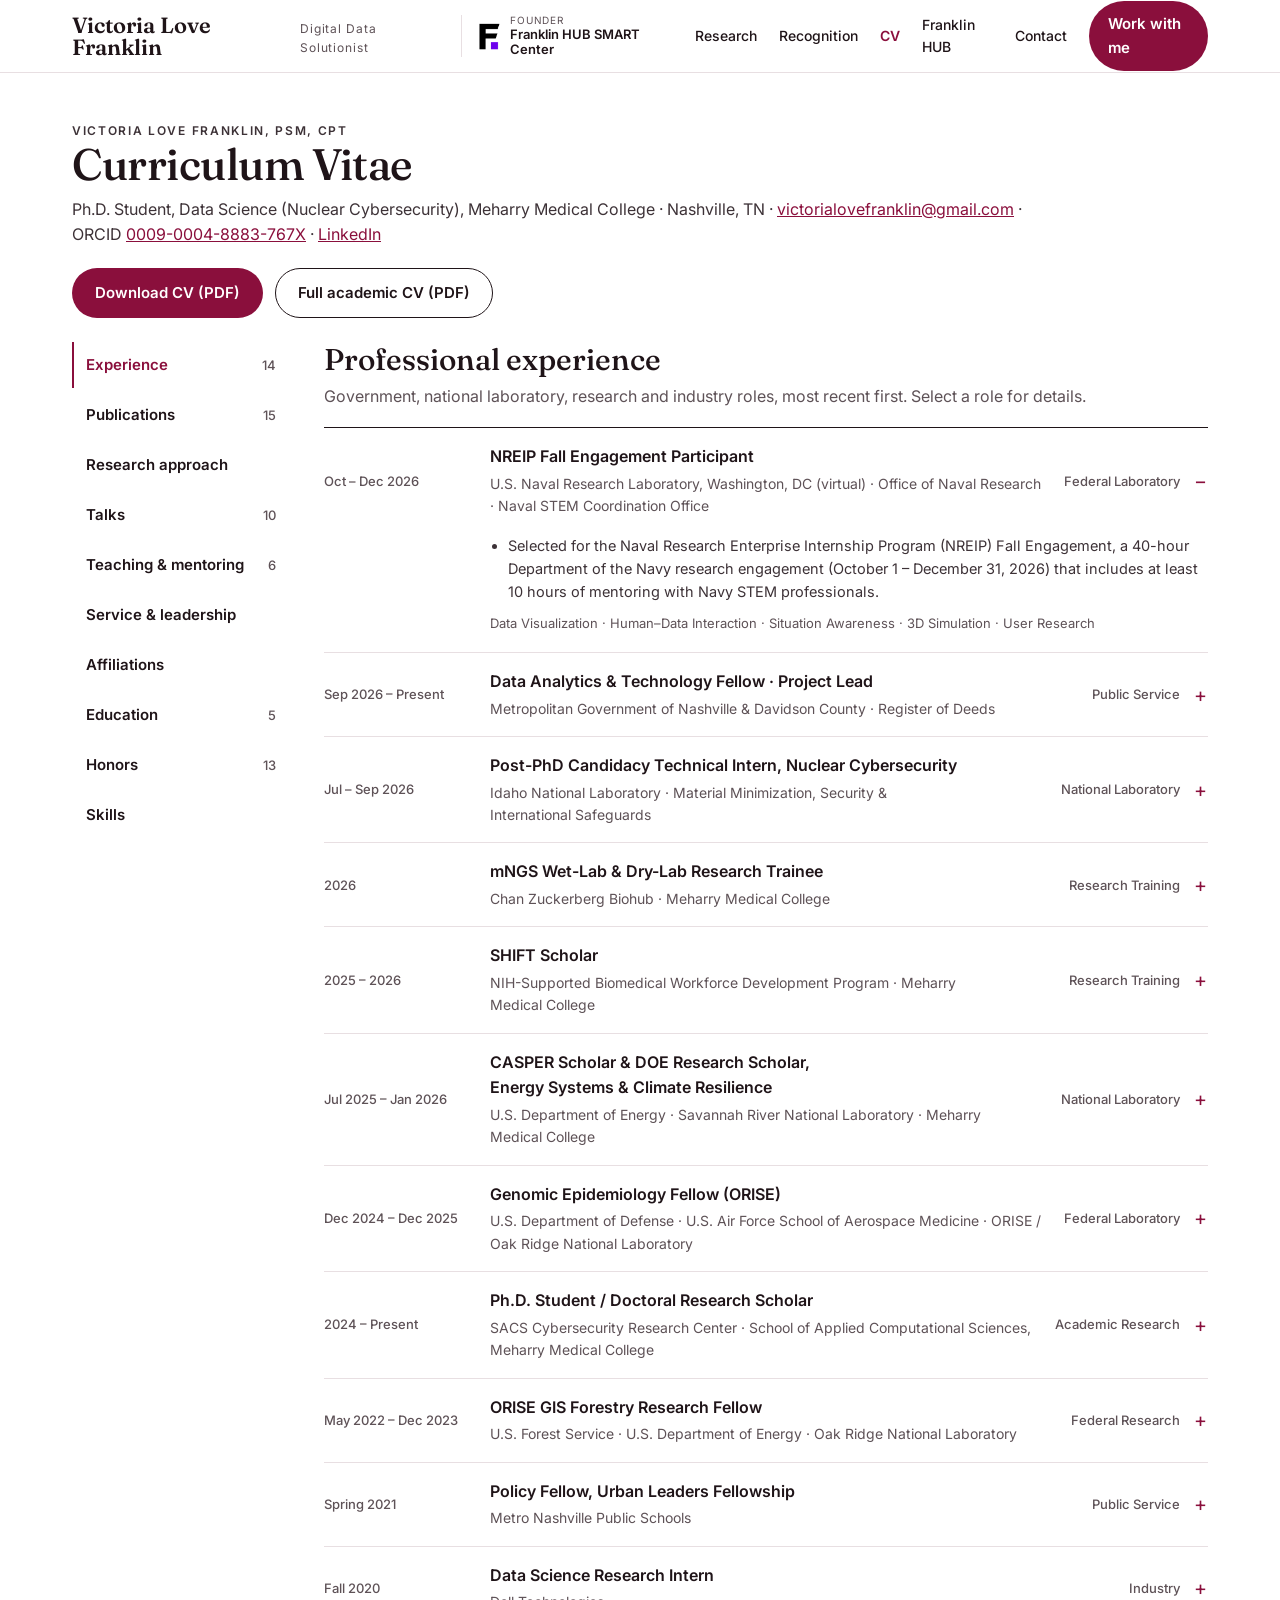
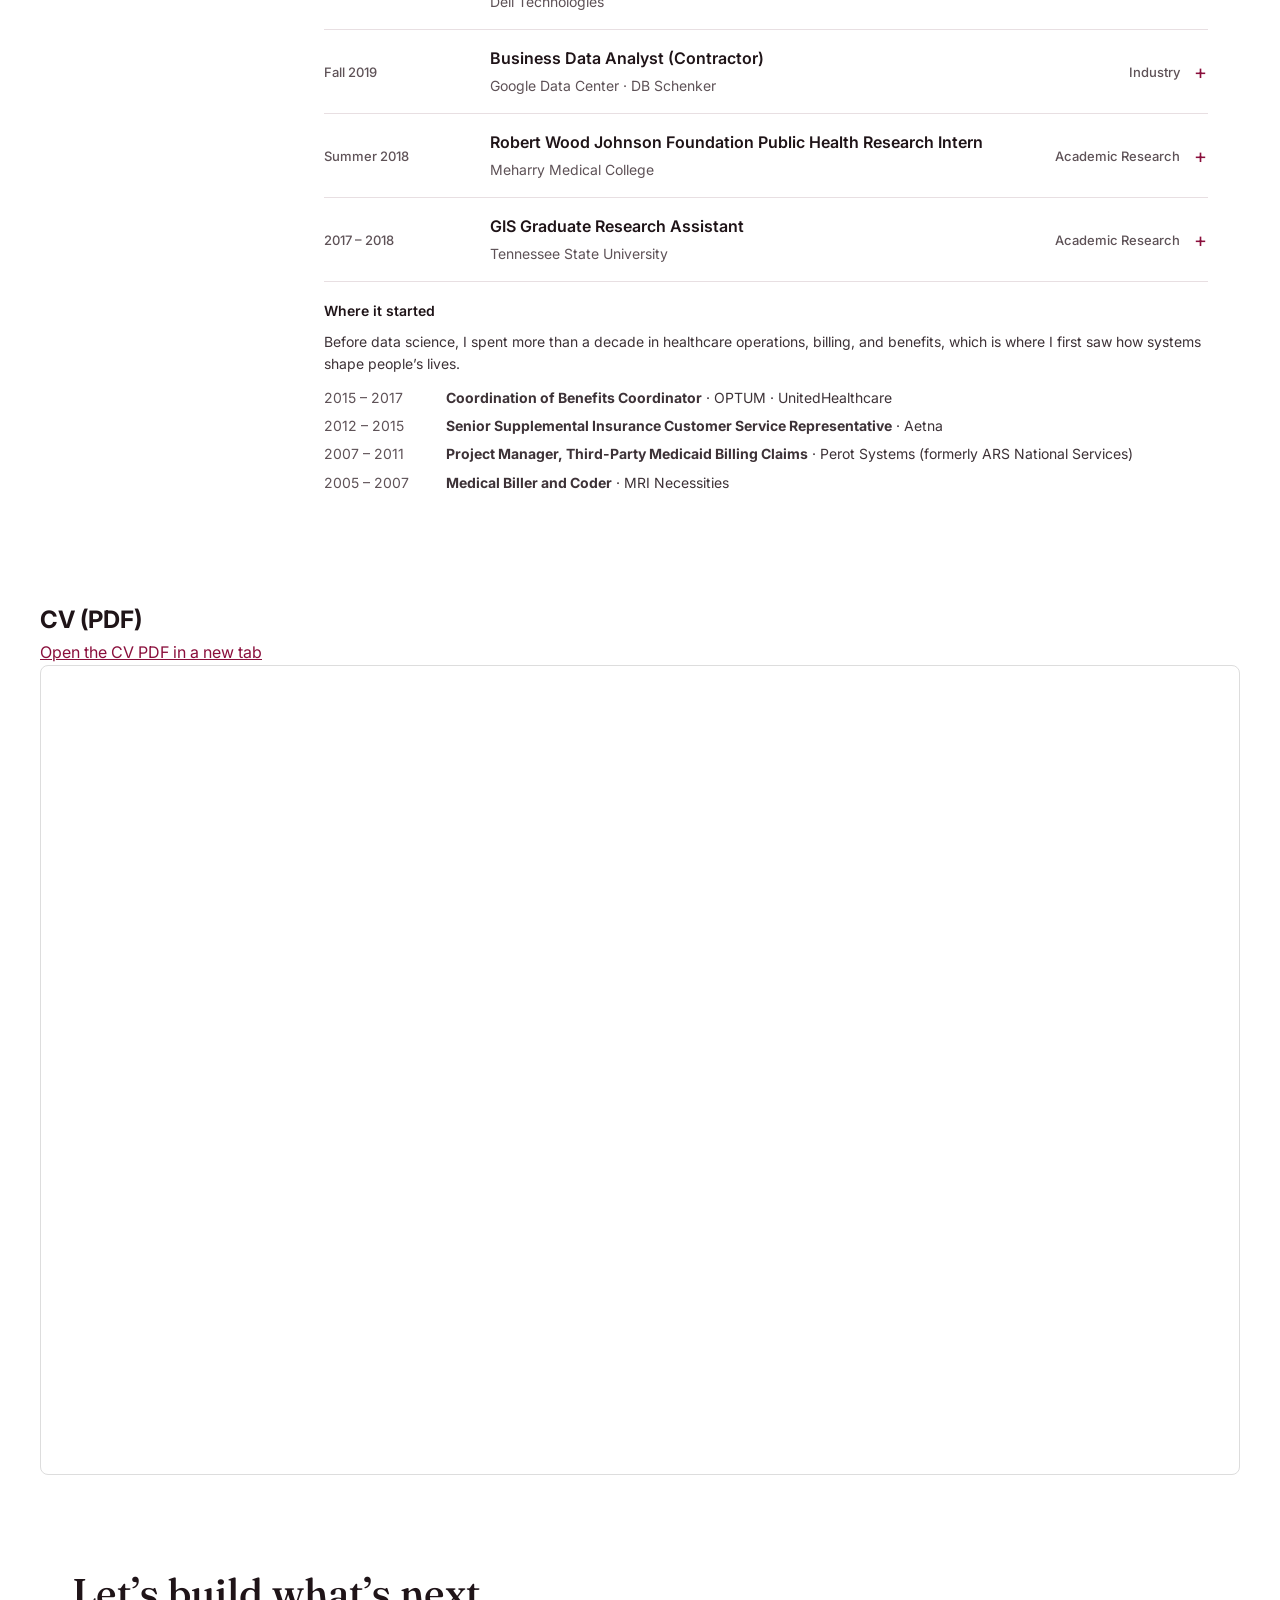
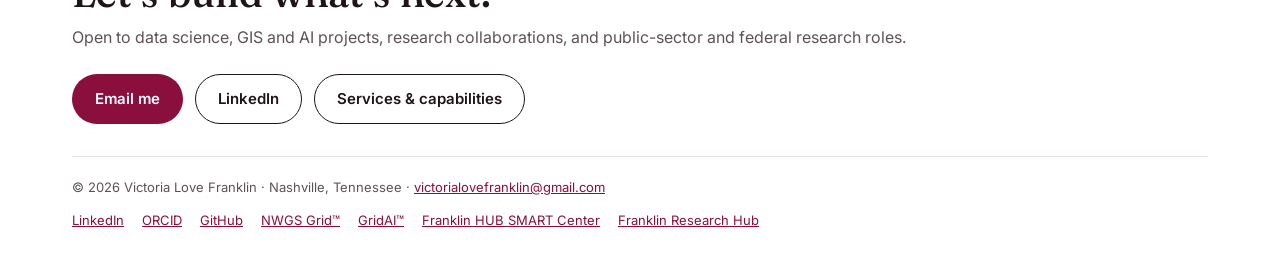
==== commit 09df6679: "Update contractor role date to Fall 2019 Co-authored-by: copilot-swe-agent[bot] <198982749+Copilot@u" ====
--- a/experience.html
+++ b/experience.html
@@ -66,7 +66,7 @@
 </section>
 <div class="wrap cv-layout">
 <nav aria-label="CV sections" aria-orientation="vertical" class="cv-nav" data-hash="" data-tabs="" role="tablist"><button aria-controls="p-experience" aria-selected="true" class="tab" id="t-experience" role="tab"><span>Experience</span><small>14</small></button><button aria-controls="p-publications" aria-selected="false" class="tab" id="t-publications" role="tab"><span>Publications</span><small>15</small></button><button aria-controls="p-research" aria-selected="false" class="tab" id="t-research" role="tab"><span>Research approach</span><small></small></button><button aria-controls="p-talks" aria-selected="false" class="tab" id="t-talks" role="tab"><span>Talks</span><small>10</small></button><button aria-controls="p-teaching" aria-selected="false" class="tab" id="t-teaching" role="tab"><span>Teaching &amp; mentoring</span><small>6</small></button><button aria-controls="p-service" aria-selected="false" class="tab" id="t-service" role="tab"><span>Service &amp; leadership</span><small></small></button><button aria-controls="p-affiliations" aria-selected="false" class="tab" id="t-affiliations" role="tab"><span>Affiliations</span><small></small></button><button aria-controls="p-education" aria-selected="false" class="tab" id="t-education" role="tab"><span>Education</span><small>5</small></button><button aria-controls="p-honors" aria-selected="false" class="tab" id="t-honors" role="tab"><span>Honors</span><small>13</small></button><button aria-controls="p-skills" aria-selected="false" class="tab" id="t-skills" role="tab"><span>Skills</span><small></small></button></nav>
-<div class="cv-main"><section aria-labelledby="t-experience" class="panel" id="p-experience" role="tabpanel"><h2>Professional experience</h2><p class="intro">Government, national laboratory, research and industry roles, most recent first. Select a role for details.</p><div class="box"><details class="role" open=""><summary><span class="when">Oct – Dec 2026</span><span class="what"><b>NREIP Fall Engagement Participant</b><span>U.S. Naval Research Laboratory, Washington, DC (virtual) · Office of Naval Research · Naval STEM Coordination Office</span></span><span class="side"><span class="kind k-fed">Federal Laboratory</span><span aria-hidden="true" class="sign"></span></span></summary><div class="body"><ul><li>Selected for the Naval Research Enterprise Internship Program (NREIP) Fall Engagement, a 40-hour Department of the Navy research engagement (October 1 – December 31, 2026) that includes at least 10 hours of mentoring with Navy STEM professionals.</li></ul><p class="tools"><span class="nw">Data Visualization</span> · <span class="nw">Human–Data Interaction</span> · <span class="nw">Situation Awareness</span> · <span class="nw">3D Simulation</span> · <span class="nw">User Research</span></p></div></details><details class="role"><summary><span class="when">Sep 2026 – Present</span><span class="what"><b>Data Analytics &amp; Technology Fellow · Project Lead</b><span>Metropolitan Government of Nashville &amp; Davidson County · Register of Deeds</span></span><span class="side"><span class="kind k-pub">Public Service</span><span aria-hidden="true" class="sign"></span></span></summary><div class="body"><ul><li>Led design of a public-facing website and interactive data portal for property recording and office-performance data.</li><li>Built a standalone interactive recording activity dashboard (HTML, CSS, JavaScript) with key figures, figure navigation, PDF export, and a data request page.</li><li>Built the internal ROD Workbench prototype for leadership review: data request intake and tracking, fee schedule, release register, monthly reports, governance and rules tracking, and activity log.</li><li>Developed GIS property analytics with ZIP-code mapping.</li><li>Documented data sources, dataset ownership, and export rules in a source-system register.</li><li>Represent the office in community outreach and events, including parades such as the 2026 Tennessee State University Homecoming Parade with the Register of Deeds team.</li></ul><p class="tools"><span class="nw">Government Technology</span> · <span class="nw">Business Intelligence</span> · <span class="nw">Performance Measurement</span> · <span class="nw">Web Development</span> · <span class="nw">GIS</span> · <span class="nw">Open Data</span> · <span class="nw">IT Support</span></p></div></details><details class="role"><summary><span class="when">Jul – Sep 2026</span><span class="what"><b>Post-PhD Candidacy Technical Intern, Nuclear Cybersecurity</b><span>Idaho National Laboratory · Material Minimization, Security &amp; International Safeguards</span></span><span class="side"><span class="kind k-fed">National Laboratory</span><span aria-hidden="true" class="sign"></span></span></summary><div class="body"><ul><li>Built and readied secure cyber-physical training infrastructure, migrating and configuring virtual machines in Proxmox across roughly 25 workstations and technical assets.</li><li>Conducted vulnerability scanning, asset inventories, and intrusion-detection monitoring for ICS/OT training environments, and integrated HMI, PLC, SCADA, and biometric access systems.</li><li>Updated International Atomic Energy Agency (IAEA) cybersecurity training materials and presented to an international nuclear-security audience.</li></ul><p class="tools"><span class="nw">Nuclear Cybersecurity</span> · <span class="nw">ICS/OT</span> · <span class="nw">Vulnerability Assessment</span> · <span class="nw">Proxmox</span> · <span class="nw">Kali Linux</span> · <span class="nw">Docker</span></p></div></details><details class="role"><summary><span class="when">2026</span><span class="what"><b>mNGS Wet-Lab &amp; Dry-Lab Research Trainee</b><span>Chan Zuckerberg Biohub · Meharry Medical College</span></span><span class="side"><span class="kind k-train">Research Training</span><span aria-hidden="true" class="sign"></span></span></summary><div class="body"><ul><li>Completed intensive training in metagenomic next-generation sequencing, pathogen surveillance, bioinformatics workflows, and environmental pathogen detection.</li></ul><p class="tools"><span class="nw">Metagenomics</span> · <span class="nw">Next-Generation Sequencing</span> · <span class="nw">Bioinformatics</span> · <span class="nw">CZ ID</span></p></div></details><details class="role"><summary><span class="when">2025 – 2026</span><span class="what"><b>SHIFT Scholar</b><span>NIH-Supported Biomedical Workforce Development Program · Meharry Medical College</span></span><span class="side"><span class="kind k-train">Research Training</span><span aria-hidden="true" class="sign"></span></span></summary><div class="body"><ul><li>Selected for a nationally recognized, highly competitive professional development program; trained in project management, budgeting, and scientific leadership for biomedical research careers. Certificate of Achievement.</li></ul><p class="tools"><span class="nw">Scientific Leadership</span> · <span class="nw">Project Management</span> · <span class="nw">Budgeting</span></p></div></details><details class="role"><summary><span class="when">Jul 2025 – Jan 2026</span><span class="what"><b>CASPER Scholar &amp; DOE Research Scholar, Energy Systems &amp; Climate Resilience</b><span>U.S. Department of Energy · Savannah River National Laboratory · Meharry Medical College</span></span><span class="side"><span class="kind k-fed">National Laboratory</span><span aria-hidden="true" class="sign"></span></span></summary><div class="body"><ul><li>Built predictive machine-learning models for wildfire risk and power-outage likelihood, and an AI-enabled geospatial framework to find gaps in grid outage data.</li><li>Designed a RAG-enabled digital twin that brings together geospatial intelligence, climate drivers, and grid-resilience analytics.</li><li>Engineered GIS-AI overlays combining outage forecasts, biodiversity hotspots, and environmental-justice indicators.</li><li>Developed GridAI™, a geospatial research platform analyzing energy disruption, social vulnerability, and environmental-justice patterns; its multi-scale California census-tract and county analyses informed the SEGDA paper (accepted, EAI Endorsed Transactions on Internet of Things) and its national follow-up (submitted).</li></ul><p class="tools"><span class="nw">Grid Resilience</span> · <span class="nw">Wildfire Risk</span> · <span class="nw">Digital Twins</span> · <span class="nw">RAG</span> · <span class="nw">Machine Learning</span></p></div></details><details class="role"><summary><span class="when">Dec 2024 – Dec 2025</span><span class="what"><b>Genomic Epidemiology Fellow (ORISE)</b><span>U.S. Department of Defense · U.S. Air Force School of Aerospace Medicine · ORISE / Oak Ridge National Laboratory</span></span><span class="side"><span class="kind k-fed">Federal Laboratory</span><span aria-hidden="true" class="sign"></span></span></summary><div class="body"><ul><li>Integrated wastewater, genomic, epidemiological, and clinical data to support infectious-disease biosurveillance and early warning.</li><li>Developed interactive data and visualization approaches combining wastewater surveillance, genomic sequencing, variant intelligence, and geography for decision support.</li><li>Built machine-learning, statistical, and geospatial analytics to detect surveillance trends and support forecasting.</li></ul><p class="tools"><span class="nw">Biosurveillance</span> · <span class="nw">Genomic Epidemiology</span> · <span class="nw">Machine Learning</span> · <span class="nw">GIS</span> · <span class="nw">Dashboards</span></p></div></details><details class="role"><summary><span class="when">2024 – Present</span><span class="what"><b>Ph.D. Student / Doctoral Research Scholar</b><span>SACS Cybersecurity Research Center · School of Applied Computational Sciences, Meharry Medical College</span></span><span class="side"><span class="kind k-acad">Academic Research</span><span aria-hidden="true" class="sign"></span></span></summary><div class="body"><p>Dissertation Research · Data Science, Nuclear Cybersecurity Concentration</p><ul><li>Developing Nuclear Sentinel AI, an explainable, AI-enabled digital-twin framework for cyber-physical risk assessment and resilience in operational technology.</li><li>Designing multimodal machine-learning methods that combine control-system activity, sensor measurements, and digital-twin context to detect abnormal behavior.</li><li>Publishing and presenting research, and mentoring graduate and undergraduate researchers.</li></ul><p class="tools"><span class="nw">Python</span> · <span class="nw">AI/ML</span> · <span class="nw">Digital Twins</span> · <span class="nw">Explainable AI</span> · <span class="nw">Anomaly Detection</span></p></div></details><details class="role"><summary><span class="when">May 2022 – Dec 2023</span><span class="what"><b>ORISE GIS Forestry Research Fellow</b><span>U.S. Forest Service · U.S. Department of Energy · Oak Ridge National Laboratory</span></span><span class="side"><span class="kind k-fed">Federal Research</span><span aria-hidden="true" class="sign"></span></span></summary><div class="body"><ul><li>Used GIS, remote sensing, and Google Earth Engine for biomass assessment, carbon-sequestration analysis, and ecosystem valuation.</li><li>Mapped timber mills and forest resources, and analyzed biomass and canopy coverage for carbon-sequestration planning.</li><li>Analyzed satellite data to estimate logging-residue availability and evaluate woody biomass-to-energy opportunities.</li></ul><p class="tools"><span class="nw">Google Earth Engine</span> · <span class="nw">Remote Sensing</span> · <span class="nw">GeoPandas</span> · <span class="nw">Rasterio</span></p></div></details><details class="role"><summary><span class="when">Spring 2021</span><span class="what"><b>Policy Fellow, Urban Leaders Fellowship</b><span>Metro Nashville Public Schools</span></span><span class="side"><span class="kind k-pub">Public Service</span><span aria-hidden="true" class="sign"></span></span></summary><div class="body"><ul><li>Co-authored the Metro Nashville Public Schools COVID-19 school reopening strategy, analyzing epidemiological indicators and community transmission trends.</li><li>Turned research and community considerations into evidence-based recommendations for education leaders.</li></ul><p class="tools"><span class="nw">Policy Analysis</span> · <span class="nw">Education Policy</span> · <span class="nw">Evidence-Based Decisions</span></p></div></details><details class="role"><summary><span class="when">Fall 2020</span><span class="what"><b>Data Science Research Intern</b><span>Dell Technologies</span></span><span class="side"><span class="kind k-ind">Industry</span><span aria-hidden="true" class="sign"></span></span></summary><div class="body"><ul><li>Analyzed enterprise sales-performance data to identify trends and support business-intelligence reporting.</li></ul><p class="tools"><span class="nw">Business Intelligence</span> · <span class="nw">Enterprise Analytics</span></p></div></details><details class="role"><summary><span class="when">2019</span><span class="what"><b>Business Data Analyst (Contractor)</b><span>Google Data Center · DB Schenker</span></span><span class="side"><span class="kind k-ind">Industry</span><span aria-hidden="true" class="sign"></span></span></summary><div class="body"><ul><li>Built operational reporting with Google BigQuery, SQL, Salesforce, and Excel, and standardized reporting workflows and data-quality checks.</li></ul><p class="tools"><span class="nw">SQL</span> · <span class="nw">BigQuery</span> · <span class="nw">Data Quality</span> · <span class="nw">Reporting</span></p></div></details><details class="role"><summary><span class="when">Summer 2018</span><span class="what"><b>Robert Wood Johnson Foundation Public Health Research Intern</b><span>Meharry Medical College</span></span><span class="side"><span class="kind k-acad">Academic Research</span><span aria-hidden="true" class="sign"></span></span></summary><div class="body"><ul><li>Researched under Dr. Green Ekadi, Professor, School of Graduate Studies and Research: “Are Asymmetric Patterns in the Built Environments of Child Care Centers in Davidson County, TN, Associated with Asymmetric Child Care Quality Outcomes?”</li><li>Compiled ZIP-code data on child care centers, trees, hospitals, clinics, schools, parks, and recreation centers, plus Census indicators for unemployment, overcrowding, car access, and homeownership.</li><li>Contributed to the Childcare Centers Built Environment Index (BEI) report using GIS and spatial analysis.</li></ul><p class="tools"><span class="nw">Spatial Epidemiology</span> · <span class="nw">Health Equity</span> · <span class="nw">GIS</span></p></div></details><details class="role"><summary><span class="when">2017 – 2018</span><span class="what"><b>GIS Graduate Research Assistant</b><span>Tennessee State University</span></span><span class="side"><span class="kind k-acad">Academic Research</span><span aria-hidden="true" class="sign"></span></span></summary><div class="body"><ul><li>Quantified urban-forest ecosystem services and carbon sequestration with GIS, remote sensing, and i-Tree, and presented the work at the USGIF GEOINTegration Summit.</li></ul><p class="tools"><span class="nw">Remote Sensing</span> · <span class="nw">Urban Forestry</span> · <span class="nw">Ecosystem Services</span></p></div></details><div class="earlier"><h3>Where it started</h3><p style="margin-bottom:8px">Before data science, I spent more than a decade in healthcare operations, billing, and benefits, which is where I first saw how systems shape people’s lives.</p><ul><li><span>2015 – 2017</span><div><b>Coordination of Benefits Coordinator</b> · OPTUM · UnitedHealthcare</div></li><li><span>2012 – 2015</span><div><b>Senior Supplemental Insurance Customer Service Representative</b> · Aetna</div></li><li><span>2007 – 2011</span><div><b>Project Manager, Third-Party Medicaid Billing Claims</b> · Perot Systems (formerly ARS National Services)</div></li><li><span>2005 – 2007</span><div><b>Medical Biller and Coder</b> · MRI Necessities</div></li></ul></div></div></section><section aria-labelledby="t-publications" class="panel" id="p-publications" role="tabpanel"><h2>Publications &amp; research</h2><p class="intro">Full papers (journal articles and conference papers) come first, then oral and poster presentations. A study accepted as a full paper and also submitted as a presentation abstract appears in both sections.</p><div aria-label="Filter publications" class="filters no-print" role="group">
+<div class="cv-main"><section aria-labelledby="t-experience" class="panel" id="p-experience" role="tabpanel"><h2>Professional experience</h2><p class="intro">Government, national laboratory, research and industry roles, most recent first. Select a role for details.</p><div class="box"><details class="role" open=""><summary><span class="when">Oct – Dec 2026</span><span class="what"><b>NREIP Fall Engagement Participant</b><span>U.S. Naval Research Laboratory, Washington, DC (virtual) · Office of Naval Research · Naval STEM Coordination Office</span></span><span class="side"><span class="kind k-fed">Federal Laboratory</span><span aria-hidden="true" class="sign"></span></span></summary><div class="body"><ul><li>Selected for the Naval Research Enterprise Internship Program (NREIP) Fall Engagement, a 40-hour Department of the Navy research engagement (October 1 – December 31, 2026) that includes at least 10 hours of mentoring with Navy STEM professionals.</li></ul><p class="tools"><span class="nw">Data Visualization</span> · <span class="nw">Human–Data Interaction</span> · <span class="nw">Situation Awareness</span> · <span class="nw">3D Simulation</span> · <span class="nw">User Research</span></p></div></details><details class="role"><summary><span class="when">Sep 2026 – Present</span><span class="what"><b>Data Analytics &amp; Technology Fellow · Project Lead</b><span>Metropolitan Government of Nashville &amp; Davidson County · Register of Deeds</span></span><span class="side"><span class="kind k-pub">Public Service</span><span aria-hidden="true" class="sign"></span></span></summary><div class="body"><ul><li>Led design of a public-facing website and interactive data portal for property recording and office-performance data.</li><li>Built a standalone interactive recording activity dashboard (HTML, CSS, JavaScript) with key figures, figure navigation, PDF export, and a data request page.</li><li>Built the internal ROD Workbench prototype for leadership review: data request intake and tracking, fee schedule, release register, monthly reports, governance and rules tracking, and activity log.</li><li>Developed GIS property analytics with ZIP-code mapping.</li><li>Documented data sources, dataset ownership, and export rules in a source-system register.</li><li>Represent the office in community outreach and events, including parades such as the 2026 Tennessee State University Homecoming Parade with the Register of Deeds team.</li></ul><p class="tools"><span class="nw">Government Technology</span> · <span class="nw">Business Intelligence</span> · <span class="nw">Performance Measurement</span> · <span class="nw">Web Development</span> · <span class="nw">GIS</span> · <span class="nw">Open Data</span> · <span class="nw">IT Support</span></p></div></details><details class="role"><summary><span class="when">Jul – Sep 2026</span><span class="what"><b>Post-PhD Candidacy Technical Intern, Nuclear Cybersecurity</b><span>Idaho National Laboratory · Material Minimization, Security &amp; International Safeguards</span></span><span class="side"><span class="kind k-fed">National Laboratory</span><span aria-hidden="true" class="sign"></span></span></summary><div class="body"><ul><li>Built and readied secure cyber-physical training infrastructure, migrating and configuring virtual machines in Proxmox across roughly 25 workstations and technical assets.</li><li>Conducted vulnerability scanning, asset inventories, and intrusion-detection monitoring for ICS/OT training environments, and integrated HMI, PLC, SCADA, and biometric access systems.</li><li>Updated International Atomic Energy Agency (IAEA) cybersecurity training materials and presented to an international nuclear-security audience.</li></ul><p class="tools"><span class="nw">Nuclear Cybersecurity</span> · <span class="nw">ICS/OT</span> · <span class="nw">Vulnerability Assessment</span> · <span class="nw">Proxmox</span> · <span class="nw">Kali Linux</span> · <span class="nw">Docker</span></p></div></details><details class="role"><summary><span class="when">2026</span><span class="what"><b>mNGS Wet-Lab &amp; Dry-Lab Research Trainee</b><span>Chan Zuckerberg Biohub · Meharry Medical College</span></span><span class="side"><span class="kind k-train">Research Training</span><span aria-hidden="true" class="sign"></span></span></summary><div class="body"><ul><li>Completed intensive training in metagenomic next-generation sequencing, pathogen surveillance, bioinformatics workflows, and environmental pathogen detection.</li></ul><p class="tools"><span class="nw">Metagenomics</span> · <span class="nw">Next-Generation Sequencing</span> · <span class="nw">Bioinformatics</span> · <span class="nw">CZ ID</span></p></div></details><details class="role"><summary><span class="when">2025 – 2026</span><span class="what"><b>SHIFT Scholar</b><span>NIH-Supported Biomedical Workforce Development Program · Meharry Medical College</span></span><span class="side"><span class="kind k-train">Research Training</span><span aria-hidden="true" class="sign"></span></span></summary><div class="body"><ul><li>Selected for a nationally recognized, highly competitive professional development program; trained in project management, budgeting, and scientific leadership for biomedical research careers. Certificate of Achievement.</li></ul><p class="tools"><span class="nw">Scientific Leadership</span> · <span class="nw">Project Management</span> · <span class="nw">Budgeting</span></p></div></details><details class="role"><summary><span class="when">Jul 2025 – Jan 2026</span><span class="what"><b>CASPER Scholar &amp; DOE Research Scholar, Energy Systems &amp; Climate Resilience</b><span>U.S. Department of Energy · Savannah River National Laboratory · Meharry Medical College</span></span><span class="side"><span class="kind k-fed">National Laboratory</span><span aria-hidden="true" class="sign"></span></span></summary><div class="body"><ul><li>Built predictive machine-learning models for wildfire risk and power-outage likelihood, and an AI-enabled geospatial framework to find gaps in grid outage data.</li><li>Designed a RAG-enabled digital twin that brings together geospatial intelligence, climate drivers, and grid-resilience analytics.</li><li>Engineered GIS-AI overlays combining outage forecasts, biodiversity hotspots, and environmental-justice indicators.</li><li>Developed GridAI™, a geospatial research platform analyzing energy disruption, social vulnerability, and environmental-justice patterns; its multi-scale California census-tract and county analyses informed the SEGDA paper (accepted, EAI Endorsed Transactions on Internet of Things) and its national follow-up (submitted).</li></ul><p class="tools"><span class="nw">Grid Resilience</span> · <span class="nw">Wildfire Risk</span> · <span class="nw">Digital Twins</span> · <span class="nw">RAG</span> · <span class="nw">Machine Learning</span></p></div></details><details class="role"><summary><span class="when">Dec 2024 – Dec 2025</span><span class="what"><b>Genomic Epidemiology Fellow (ORISE)</b><span>U.S. Department of Defense · U.S. Air Force School of Aerospace Medicine · ORISE / Oak Ridge National Laboratory</span></span><span class="side"><span class="kind k-fed">Federal Laboratory</span><span aria-hidden="true" class="sign"></span></span></summary><div class="body"><ul><li>Integrated wastewater, genomic, epidemiological, and clinical data to support infectious-disease biosurveillance and early warning.</li><li>Developed interactive data and visualization approaches combining wastewater surveillance, genomic sequencing, variant intelligence, and geography for decision support.</li><li>Built machine-learning, statistical, and geospatial analytics to detect surveillance trends and support forecasting.</li></ul><p class="tools"><span class="nw">Biosurveillance</span> · <span class="nw">Genomic Epidemiology</span> · <span class="nw">Machine Learning</span> · <span class="nw">GIS</span> · <span class="nw">Dashboards</span></p></div></details><details class="role"><summary><span class="when">2024 – Present</span><span class="what"><b>Ph.D. Student / Doctoral Research Scholar</b><span>SACS Cybersecurity Research Center · School of Applied Computational Sciences, Meharry Medical College</span></span><span class="side"><span class="kind k-acad">Academic Research</span><span aria-hidden="true" class="sign"></span></span></summary><div class="body"><p>Dissertation Research · Data Science, Nuclear Cybersecurity Concentration</p><ul><li>Developing Nuclear Sentinel AI, an explainable, AI-enabled digital-twin framework for cyber-physical risk assessment and resilience in operational technology.</li><li>Designing multimodal machine-learning methods that combine control-system activity, sensor measurements, and digital-twin context to detect abnormal behavior.</li><li>Publishing and presenting research, and mentoring graduate and undergraduate researchers.</li></ul><p class="tools"><span class="nw">Python</span> · <span class="nw">AI/ML</span> · <span class="nw">Digital Twins</span> · <span class="nw">Explainable AI</span> · <span class="nw">Anomaly Detection</span></p></div></details><details class="role"><summary><span class="when">May 2022 – Dec 2023</span><span class="what"><b>ORISE GIS Forestry Research Fellow</b><span>U.S. Forest Service · U.S. Department of Energy · Oak Ridge National Laboratory</span></span><span class="side"><span class="kind k-fed">Federal Research</span><span aria-hidden="true" class="sign"></span></span></summary><div class="body"><ul><li>Used GIS, remote sensing, and Google Earth Engine for biomass assessment, carbon-sequestration analysis, and ecosystem valuation.</li><li>Mapped timber mills and forest resources, and analyzed biomass and canopy coverage for carbon-sequestration planning.</li><li>Analyzed satellite data to estimate logging-residue availability and evaluate woody biomass-to-energy opportunities.</li></ul><p class="tools"><span class="nw">Google Earth Engine</span> · <span class="nw">Remote Sensing</span> · <span class="nw">GeoPandas</span> · <span class="nw">Rasterio</span></p></div></details><details class="role"><summary><span class="when">Spring 2021</span><span class="what"><b>Policy Fellow, Urban Leaders Fellowship</b><span>Metro Nashville Public Schools</span></span><span class="side"><span class="kind k-pub">Public Service</span><span aria-hidden="true" class="sign"></span></span></summary><div class="body"><ul><li>Co-authored the Metro Nashville Public Schools COVID-19 school reopening strategy, analyzing epidemiological indicators and community transmission trends.</li><li>Turned research and community considerations into evidence-based recommendations for education leaders.</li></ul><p class="tools"><span class="nw">Policy Analysis</span> · <span class="nw">Education Policy</span> · <span class="nw">Evidence-Based Decisions</span></p></div></details><details class="role"><summary><span class="when">Fall 2020</span><span class="what"><b>Data Science Research Intern</b><span>Dell Technologies</span></span><span class="side"><span class="kind k-ind">Industry</span><span aria-hidden="true" class="sign"></span></span></summary><div class="body"><ul><li>Analyzed enterprise sales-performance data to identify trends and support business-intelligence reporting.</li></ul><p class="tools"><span class="nw">Business Intelligence</span> · <span class="nw">Enterprise Analytics</span></p></div></details><details class="role"><summary><span class="when">Fall 2019</span><span class="what"><b>Business Data Analyst (Contractor)</b><span>Google Data Center · DB Schenker</span></span><span class="side"><span class="kind k-ind">Industry</span><span aria-hidden="true" class="sign"></span></span></summary><div class="body"><ul><li>Built operational reporting with Google BigQuery, SQL, Salesforce, and Excel, and standardized reporting workflows and data-quality checks.</li></ul><p class="tools"><span class="nw">SQL</span> · <span class="nw">BigQuery</span> · <span class="nw">Data Quality</span> · <span class="nw">Reporting</span></p></div></details><details class="role"><summary><span class="when">Summer 2018</span><span class="what"><b>Robert Wood Johnson Foundation Public Health Research Intern</b><span>Meharry Medical College</span></span><span class="side"><span class="kind k-acad">Academic Research</span><span aria-hidden="true" class="sign"></span></span></summary><div class="body"><ul><li>Researched under Dr. Green Ekadi, Professor, School of Graduate Studies and Research: “Are Asymmetric Patterns in the Built Environments of Child Care Centers in Davidson County, TN, Associated with Asymmetric Child Care Quality Outcomes?”</li><li>Compiled ZIP-code data on child care centers, trees, hospitals, clinics, schools, parks, and recreation centers, plus Census indicators for unemployment, overcrowding, car access, and homeownership.</li><li>Contributed to the Childcare Centers Built Environment Index (BEI) report using GIS and spatial analysis.</li></ul><p class="tools"><span class="nw">Spatial Epidemiology</span> · <span class="nw">Health Equity</span> · <span class="nw">GIS</span></p></div></details><details class="role"><summary><span class="when">2017 – 2018</span><span class="what"><b>GIS Graduate Research Assistant</b><span>Tennessee State University</span></span><span class="side"><span class="kind k-acad">Academic Research</span><span aria-hidden="true" class="sign"></span></span></summary><div class="body"><ul><li>Quantified urban-forest ecosystem services and carbon sequestration with GIS, remote sensing, and i-Tree, and presented the work at the USGIF GEOINTegration Summit.</li></ul><p class="tools"><span class="nw">Remote Sensing</span> · <span class="nw">Urban Forestry</span> · <span class="nw">Ecosystem Services</span></p></div></details><div class="earlier"><h3>Where it started</h3><p style="margin-bottom:8px">Before data science, I spent more than a decade in healthcare operations, billing, and benefits, which is where I first saw how systems shape people’s lives.</p><ul><li><span>2015 – 2017</span><div><b>Coordination of Benefits Coordinator</b> · OPTUM · UnitedHealthcare</div></li><li><span>2012 – 2015</span><div><b>Senior Supplemental Insurance Customer Service Representative</b> · Aetna</div></li><li><span>2007 – 2011</span><div><b>Project Manager, Third-Party Medicaid Billing Claims</b> · Perot Systems (formerly ARS National Services)</div></li><li><span>2005 – 2007</span><div><b>Medical Biller and Coder</b> · MRI Necessities</div></li></ul></div></div></section><section aria-labelledby="t-publications" class="panel" id="p-publications" role="tabpanel"><h2>Publications &amp; research</h2><p class="intro">Full papers (journal articles and conference papers) come first, then oral and poster presentations. A study accepted as a full paper and also submitted as a presentation abstract appears in both sections.</p><div aria-label="Filter publications" class="filters no-print" role="group">
 <button aria-pressed="true" class="filter" data-filter="all" type="button">All 17</button>
 <button aria-pressed="false" class="filter" data-filter="accepted" type="button">Accepted</button>
 <button aria-pressed="false" class="filter" data-filter="review" type="button">Under review</button>
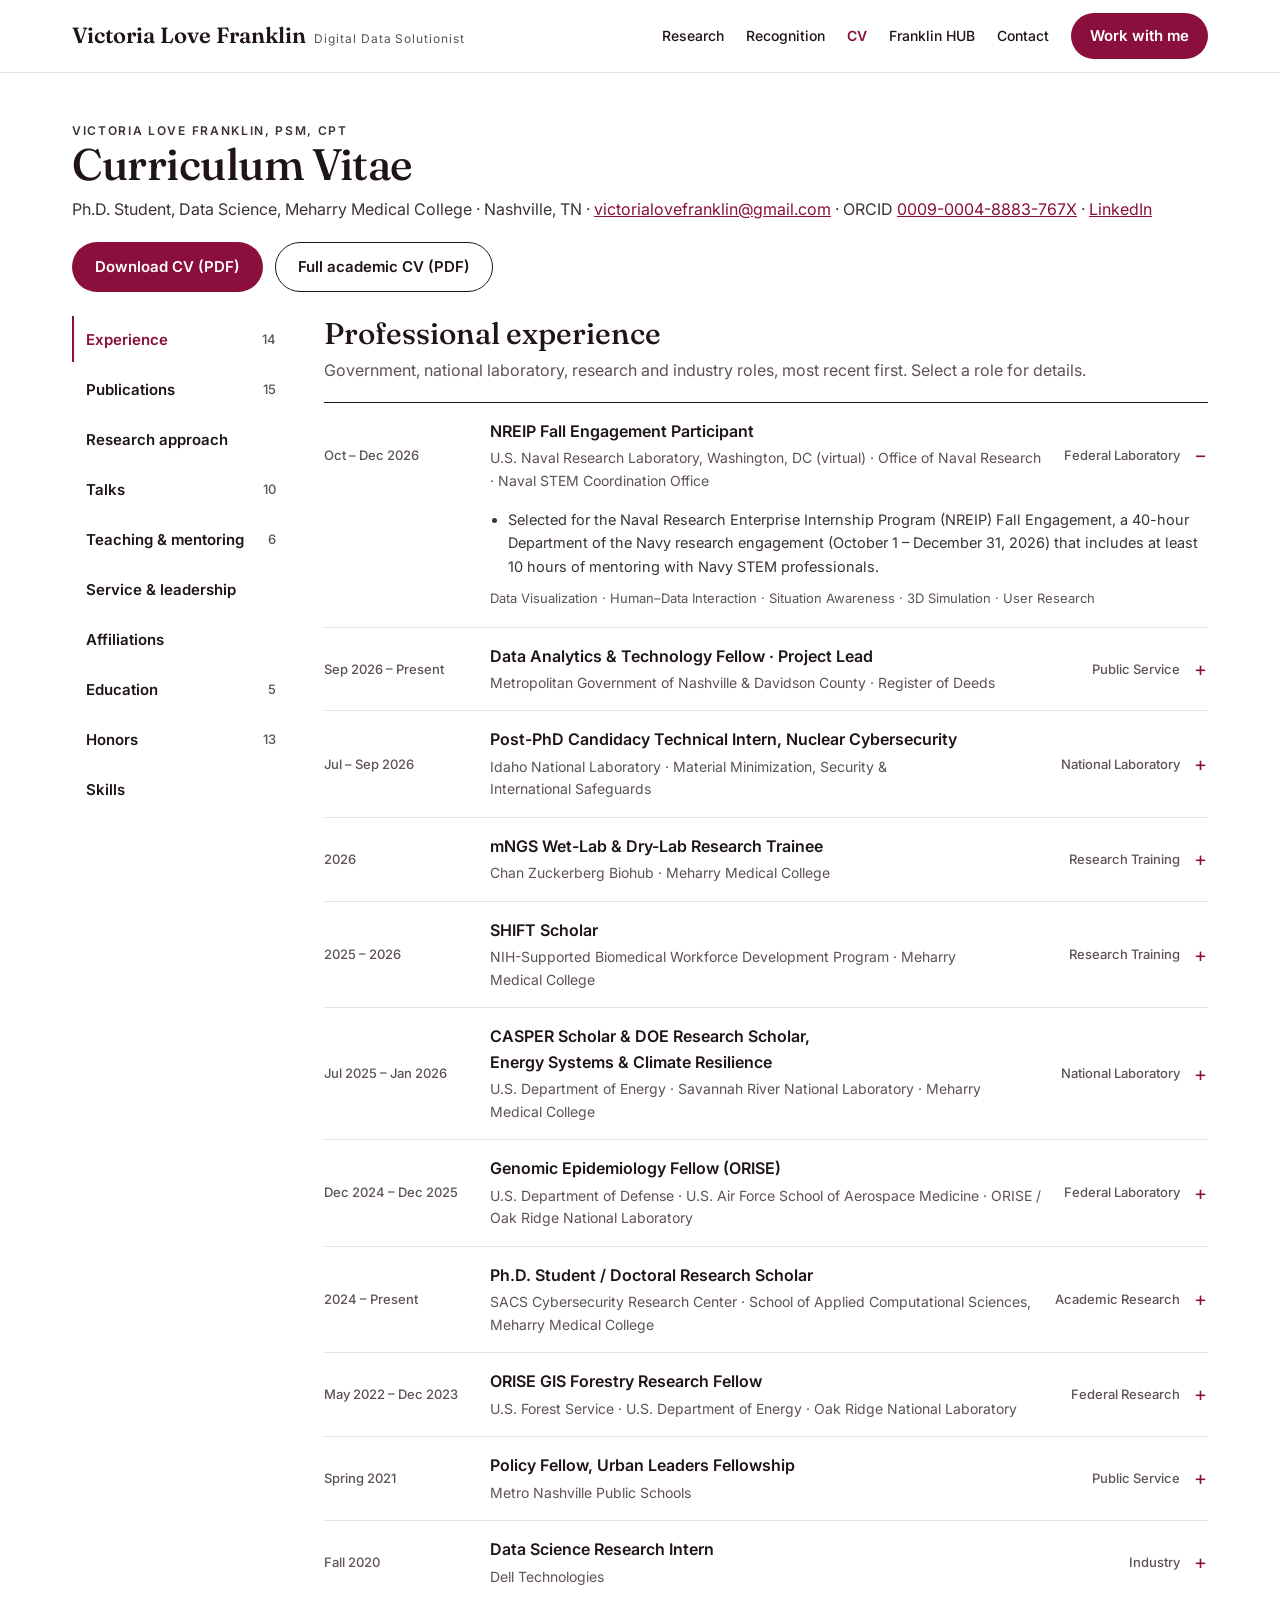
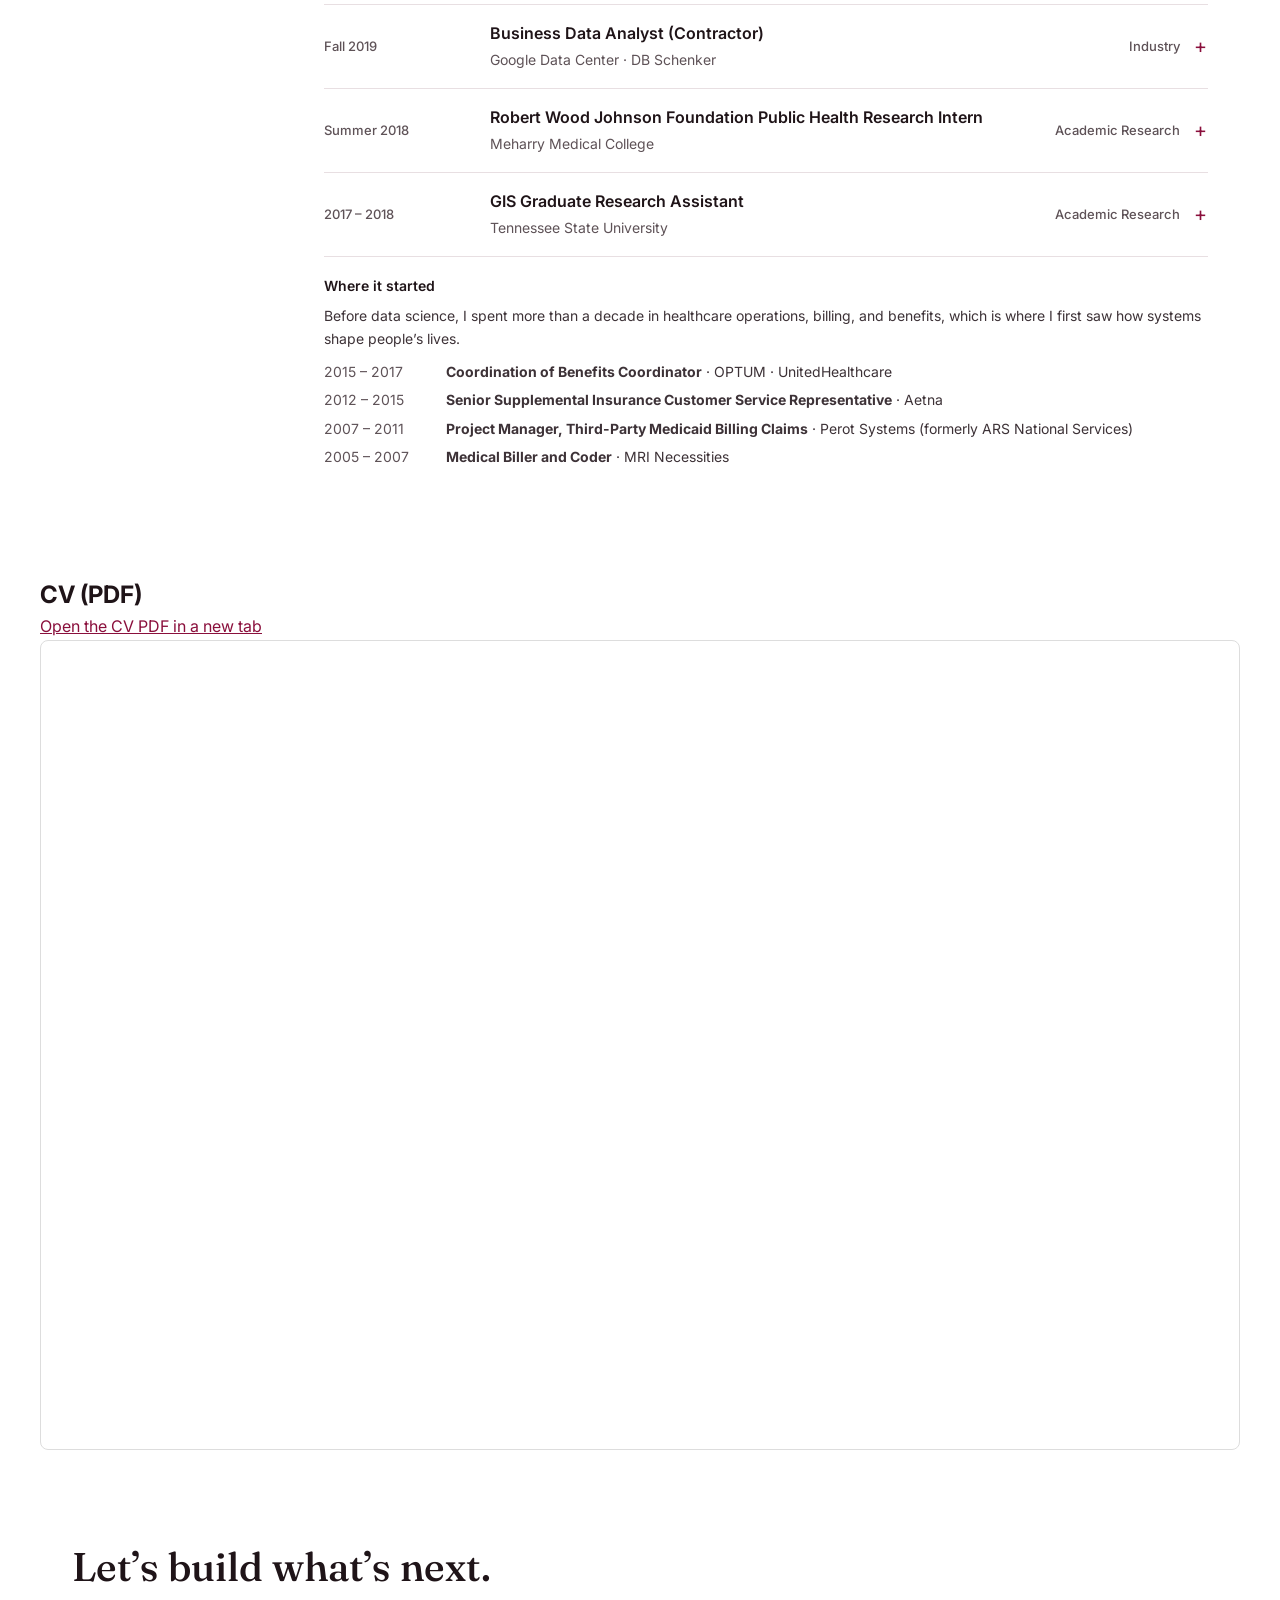
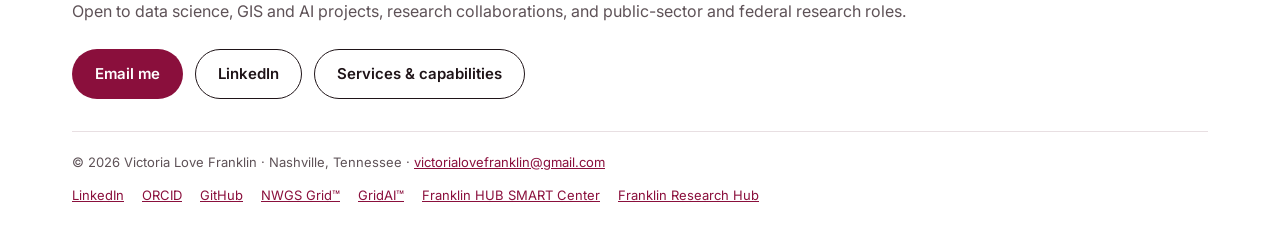
==== commit 36bfa4f4: "Update homepage imagery and research presentation Co-authored-by: copilot-swe-agent[bot] <198982749+" ====
--- a/experience.html
+++ b/experience.html
@@ -12,18 +12,18 @@
 <meta content="CV | Victoria Love Franklin, Data Scientist &amp; Geospatial AI Researcher" property="og:title"/>
 <meta content="Experience, publications, talks, teaching, service, education, honors and technical skills: Python, SQL, GIS, machine learning, digital twins and ICS/OT security." property="og:description"/>
 <meta content="https://victorialovefranklin.github.io/victoria-franklin-site/experience.html" property="og:url"/>
-<meta content="https://victorialovefranklin.github.io/victoria-franklin-site/docs/social-card.jpg" property="og:image"/>
-<meta content="https://victorialovefranklin.github.io/victoria-franklin-site/docs/social-card.jpg" property="og:image:secure_url"/>
+<meta content="https://victorialovefranklin.github.io/victoria-franklin-site/docs/social-card.jpg?v=202611242130" property="og:image"/>
+<meta content="https://victorialovefranklin.github.io/victoria-franklin-site/docs/social-card.jpg?v=202611242130" property="og:image:secure_url"/>
 <meta content="image/jpeg" property="og:image:type"/>
 <meta content="1200" property="og:image:width"/>
 <meta content="630" property="og:image:height"/>
-<meta content="Victoria Love Franklin: Peer-Reviewed Researcher and Doctoral Research Scholar. Data Scientist, Geospatial Scientist, Developer. Ph.D. Data Science (Nuclear Cybersecurity), Meharry Medical College." property="og:image:alt"/>
+<meta content="Victoria Love Franklin: Peer-Reviewed Researcher and Doctoral Research Scholar. Data Scientist, Geospatial Scientist, Developer. Ph.D. Data Science, Meharry Medical College." property="og:image:alt"/>
 <meta content="en_US" property="og:locale"/>
 <meta content="summary_large_image" name="twitter:card"/>
 <meta content="CV | Victoria Love Franklin, Data Scientist &amp; Geospatial AI Researcher" name="twitter:title"/>
 <meta content="Experience, publications, talks, teaching, service, education, honors and technical skills: Python, SQL, GIS, machine learning, digital twins and ICS/OT security." name="twitter:description"/>
-<meta content="https://victorialovefranklin.github.io/victoria-franklin-site/docs/social-card.jpg" name="twitter:image"/>
-<meta content="Victoria Love Franklin: Peer-Reviewed Researcher and Doctoral Research Scholar. Data Scientist, Geospatial Scientist, Developer. Ph.D. Data Science (Nuclear Cybersecurity), Meharry Medical College." name="twitter:image:alt"/>
+<meta content="https://victorialovefranklin.github.io/victoria-franklin-site/docs/social-card.jpg?v=202611242130" name="twitter:image"/>
+<meta content="Victoria Love Franklin: Peer-Reviewed Researcher and Doctoral Research Scholar. Data Scientist, Geospatial Scientist, Developer. Ph.D. Data Science, Meharry Medical College." name="twitter:image:alt"/>
 <meta content="Victoria Love Franklin" name="author"/>
 <link href="https://orcid.org/0009-0004-8883-767X" rel="me"/>
 <meta content="#8A0F3C" name="theme-color"/>
@@ -32,20 +32,16 @@
 <meta content="Victoria" property="profile:first_name"/>
 <meta content="Franklin" property="profile:last_name"/>
 <link href="sitemap.xml" rel="sitemap" type="application/xml"/>
-<script type="application/ld+json">{"@context":"https://schema.org","@graph":[{"@type":"WebSite","@id":"https://victorialovefranklin.github.io/victoria-franklin-site/#website","url":"https://victorialovefranklin.github.io/victoria-franklin-site/","name":"Victoria Love Franklin","inLanguage":"en-US","publisher":{"@id":"https://victorialovefranklin.github.io/victoria-franklin-site/#person"}},{"@type":"Person","@id":"https://victorialovefranklin.github.io/victoria-franklin-site/#person","name":"Victoria Love Franklin","alternateName":["Victoria L. Franklin","V.L. Franklin","Victoria Franklin"],"honorificSuffix":"PSM, CPT","url":"https://victorialovefranklin.github.io/victoria-franklin-site/","image":"https://victorialovefranklin.github.io/victoria-franklin-site/docs/img/victoria-franklin-portrait.jpg","email":"mailto:victorialovefranklin@gmail.com","jobTitle":["Data Scientist","Geospatial Scientist","Doctoral Researcher"],"description":"Data scientist and geospatial AI researcher pursuing a Ph.D. in Data Science (Nuclear Cybersecurity) at Meharry Medical College, with research experience at five federal laboratories.","address":{"@type":"PostalAddress","addressLocality":"Nashville","addressRegion":"TN","addressCountry":"US"},"affiliation":{"@type":"CollegeOrUniversity","name":"Meharry Medical College","url":"https://www.mmc.edu/"},"alumniOf":[{"@type":"CollegeOrUniversity","name":"Tennessee State University"},{"@type":"CollegeOrUniversity","name":"Meharry Medical College"}],"hasCredential":[{"@type":"EducationalOccupationalCredential","credentialCategory":"degree","name":"Ph.D. in Data Science, Nuclear Cybersecurity (expected 2027)"},{"@type":"EducationalOccupationalCredential","credentialCategory":"degree","name":"Professional Science Master’s, Applied Geospatial Information Systems"},{"@type":"EducationalOccupationalCredential","credentialCategory":"degree","name":"B.S., Urban Studies"},{"@type":"EducationalOccupationalCredential","credentialCategory":"certificate","name":"Graduate Certificate, Public Administration & Executive Leadership"},{"@type":"EducationalOccupationalCredential","credentialCategory":"certification","name":"Certified Phlebotomy Technician (CPT)"}],"hasOccupation":[{"@type":"Occupation","name":"Data Scientist","occupationalCategory":"15-2051.00","skills":"Python, R, SQL, BigQuery, machine learning, explainable AI, digital twins, LLMs and RAG, Tableau, Power BI","occupationLocation":{"@type":"City","name":"Nashville, Tennessee"}},{"@type":"Occupation","name":"Geospatial Scientist / GIS Analyst","occupationalCategory":"15-1299.02","skills":"ArcGIS Pro, QGIS, Google Earth Engine, remote sensing, spatial statistics, GeoAI, spatial epidemiology"},{"@type":"Occupation","name":"Cybersecurity Researcher (Critical Infrastructure)","skills":"ICS/OT security, SCADA, HMI, PLC, vulnerability assessment, cyber-physical anomaly detection"}],"knowsAbout":["Data science","Machine learning","Explainable artificial intelligence","Digital twins","Large language models","Retrieval-augmented generation","Geographic information systems","Geospatial data science","Remote sensing","Google Earth Engine","ArcGIS Pro","QGIS","Spatial statistics","Python","R","SQL","BigQuery","Tableau","Power BI","Nuclear cybersecurity","ICS/OT security","SCADA","Critical infrastructure resilience","Wastewater-based epidemiology","Genomic epidemiology","Biosurveillance","Metagenomics","Public health surveillance","Environmental justice","Energy justice","Climate resilience","Government technology","Web development"],"award":["Poster Prize, Dr. Clifton K. Meador Student Poster Competition (2026)","1st Place Research Award, 69th Annual Research Day, Meharry Medical College (2025)","Featured, Wiley’s Inspiring Black Scientists (2026)","Women’s History Month Honoree, HBCU Environmental Justice Technical Collaborative (2026)","Parade Grand Marshal, Nashville Veterans Day Parade (2026)"],"memberOf":[{"@type":"Organization","name":"IEEE"},{"@type":"Organization","name":"American Meteorological Society"},{"@type":"Organization","name":"Association of Public Health Laboratories"},{"@type":"Organization","name":"Water Environment Federation"},{"@type":"Organization","name":"National Society of Black Engineers"},{"@type":"Organization","name":"Google Developer Groups"},{"@type":"Organization","name":"HBCU Environmental Justice Technical Collaborative"}],"founder":{"@type":"Organization","name":"Franklin HUB SMART Center","url":"https://franklinhubsmartcenter.com/","logo":"https://victorialovefranklin.github.io/victoria-franklin-site/docs/img/franklin-hub-logo.png","sameAs":["https://github.com/Franklin-Research-Hub"]},"sameAs":["https://www.linkedin.com/in/victoria-love-f-553740410/","https://orcid.org/0009-0004-8883-767X","https://github.com/victorialovefranklin","https://nwgsgrid.com/","https://gridaitm.com/","https://franklinhubsmartcenter.com/","https://github.com/Franklin-Research-Hub","https://github.com/victorialovefranklin/Nuclear-Sentinel/"]},{"@type":"ProfilePage","url":"https://victorialovefranklin.github.io/victoria-franklin-site/experience.html","name":"CV | Victoria Love Franklin, Data Scientist & Geospatial AI Researcher","mainEntity":{"@id":"https://victorialovefranklin.github.io/victoria-franklin-site/#person"},"isPartOf":{"@id":"https://victorialovefranklin.github.io/victoria-franklin-site/#website"}},{"@type":"ItemList","name":"Accepted peer-reviewed papers","itemListElement":[{"@type":"ListItem","position":1,"item":{"@type":"ScholarlyArticle","headline":"Decoding Tennessee Wastewater Surveillance: A Multimodal Geospatial Assessment of Infectious-Disease Signals, ","name":"Decoding Tennessee Wastewater Surveillance: A Multimodal Geospatial Assessment of Infectious-Disease Signals, Surveillance Coverage, and Public-Health Equity","author":{"@id":"https://victorialovefranklin.github.io/victoria-franklin-site/#person"},"datePublished":"2027","publisher":{"@type":"Organization","name":"ICEPTP 2027"}}},{"@type":"ListItem","position":2,"item":{"@type":"ScholarlyArticle","headline":"NWGS Grid: A Multimodal Wastewater Genomic Surveillance Framework for Geospatial, Genomic, and Public Health I","name":"NWGS Grid: A Multimodal Wastewater Genomic Surveillance Framework for Geospatial, Genomic, and Public Health Intelligence, United States, October 2022–September 2026","author":{"@id":"https://victorialovefranklin.github.io/victoria-franklin-site/#person"},"datePublished":"2027","publisher":{"@type":"Organization","name":"ICEPTP 2027"}}},{"@type":"ListItem","position":3,"item":{"@type":"ScholarlyArticle","headline":"From Wastewater Signals to Clinical Burden: A Multimodal Machine-Learning and Geospatial Evaluation of Respira","name":"From Wastewater Signals to Clinical Burden: A Multimodal Machine-Learning and Geospatial Evaluation of Respiratory Virus Surveillance Across United States Jurisdictions","author":{"@id":"https://victorialovefranklin.github.io/victoria-franklin-site/#person"},"datePublished":"2027","publisher":{"@type":"Organization","name":"ICEPTP 2027"}}},{"@type":"ListItem","position":4,"item":{"@type":"ScholarlyArticle","headline":"Beyond Point Accuracy: Probabilistic Evaluation of Wastewater-Informed Respiratory Hospitalization Forecasts i","name":"Beyond Point Accuracy: Probabilistic Evaluation of Wastewater-Informed Respiratory Hospitalization Forecasts in Fifteen U.S. States","author":{"@id":"https://victorialovefranklin.github.io/victoria-franklin-site/#person"},"datePublished":"2027","publisher":{"@type":"Organization","name":"ICEPTP 2027"}}},{"@type":"ListItem","position":5,"item":{"@type":"ScholarlyArticle","headline":"Two Ceilings on Wastewater-Based Surveillance: Observable Population Worldwide and Operational Lead Time in th","name":"Two Ceilings on Wastewater-Based Surveillance: Observable Population Worldwide and Operational Lead Time in the United States","author":{"@id":"https://victorialovefranklin.github.io/victoria-franklin-site/#person"},"datePublished":"2027","publisher":{"@type":"Organization","name":"ICEPTP 2027"}}},{"@type":"ListItem","position":6,"item":{"@type":"ScholarlyArticle","headline":"BioGrid Sentinel AI: A Geospatial Digital Twin Framework for Nuclear Infrastructure Resilience and Community H","name":"BioGrid Sentinel AI: A Geospatial Digital Twin Framework for Nuclear Infrastructure Resilience and Community Health Preparedness","author":{"@id":"https://victorialovefranklin.github.io/victoria-franklin-site/#person"},"datePublished":"2027","publisher":{"@type":"Organization","name":"EAI AICON 2027"}}},{"@type":"ListItem","position":7,"item":{"@type":"ScholarlyArticle","headline":"Socio-Environmental Grid Disruption Analysis (SEGDA): A Multi-Scale Spatial Assessment of Energy Justice and C","name":"Socio-Environmental Grid Disruption Analysis (SEGDA): A Multi-Scale Spatial Assessment of Energy Justice and Climate Resilience Across California Census Tracts and Counties, 2018–2023","author":{"@id":"https://victorialovefranklin.github.io/victoria-franklin-site/#person"},"datePublished":"2026","publisher":{"@type":"Organization","name":"EAI Endorsed Transactions on Internet of Things"}}}]}]}</script>
+<script type="application/ld+json">{"@context":"https://schema.org","@graph":[{"@type":"WebSite","@id":"https://victorialovefranklin.github.io/victoria-franklin-site/#website","url":"https://victorialovefranklin.github.io/victoria-franklin-site/","name":"Victoria Love Franklin","inLanguage":"en-US","publisher":{"@id":"https://victorialovefranklin.github.io/victoria-franklin-site/#person"}},{"@type":"Person","@id":"https://victorialovefranklin.github.io/victoria-franklin-site/#person","name":"Victoria Love Franklin","alternateName":["Victoria L. Franklin","V.L. Franklin","Victoria Franklin"],"honorificSuffix":"PSM, CPT","url":"https://victorialovefranklin.github.io/victoria-franklin-site/","image":"https://victorialovefranklin.github.io/victoria-franklin-site/docs/img/victoria-franklin-portrait.jpg","email":"mailto:victorialovefranklin@gmail.com","jobTitle":["Data Scientist","Geospatial Scientist","Doctoral Researcher"],"description":"Data scientist and geospatial AI researcher pursuing a Ph.D. in Data Science at Meharry Medical College, with research experience at five federal laboratories.","address":{"@type":"PostalAddress","addressLocality":"Nashville","addressRegion":"TN","addressCountry":"US"},"affiliation":{"@type":"CollegeOrUniversity","name":"Meharry Medical College","url":"https://www.mmc.edu/"},"alumniOf":[{"@type":"CollegeOrUniversity","name":"Tennessee State University"},{"@type":"CollegeOrUniversity","name":"Meharry Medical College"}],"hasCredential":[{"@type":"EducationalOccupationalCredential","credentialCategory":"degree","name":"Ph.D. in Data Science (expected 2027)"},{"@type":"EducationalOccupationalCredential","credentialCategory":"degree","name":"Professional Science Master’s, Applied Geospatial Information Systems"},{"@type":"EducationalOccupationalCredential","credentialCategory":"degree","name":"B.S., Urban Studies"},{"@type":"EducationalOccupationalCredential","credentialCategory":"certificate","name":"Graduate Certificate, Public Administration & Executive Leadership"},{"@type":"EducationalOccupationalCredential","credentialCategory":"certification","name":"Certified Phlebotomy Technician (CPT)"}],"hasOccupation":[{"@type":"Occupation","name":"Data Scientist","occupationalCategory":"15-2051.00","skills":"Python, R, SQL, BigQuery, machine learning, explainable AI, digital twins, LLMs and RAG, Tableau, Power BI","occupationLocation":{"@type":"City","name":"Nashville, Tennessee"}},{"@type":"Occupation","name":"Geospatial Scientist / GIS Analyst","occupationalCategory":"15-1299.02","skills":"ArcGIS Pro, QGIS, Google Earth Engine, remote sensing, spatial statistics, GeoAI, spatial epidemiology"},{"@type":"Occupation","name":"Cybersecurity Researcher (Critical Infrastructure)","skills":"ICS/OT security, SCADA, HMI, PLC, vulnerability assessment, cyber-physical anomaly detection"}],"knowsAbout":["Data science","Machine learning","Explainable artificial intelligence","Digital twins","Large language models","Retrieval-augmented generation","Geographic information systems","Geospatial data science","Remote sensing","Google Earth Engine","ArcGIS Pro","QGIS","Spatial statistics","Python","R","SQL","BigQuery","Tableau","Power BI","Nuclear cybersecurity","ICS/OT security","SCADA","Critical infrastructure resilience","Wastewater-based epidemiology","Genomic epidemiology","Biosurveillance","Metagenomics","Public health surveillance","Environmental justice","Energy justice","Climate resilience","Government technology","Web development"],"award":["Poster Prize, Dr. Clifton K. Meador Student Poster Competition (2026)","1st Place Research Award, 69th Annual Research Day, Meharry Medical College (2025)","Featured, Wiley’s Inspiring Black Scientists (2026)","Women’s History Month Honoree, HBCU Environmental Justice Technical Collaborative (2026)","Parade Grand Marshal, Nashville Veterans Day Parade (2026)"],"memberOf":[{"@type":"Organization","name":"IEEE"},{"@type":"Organization","name":"American Meteorological Society"},{"@type":"Organization","name":"Association of Public Health Laboratories"},{"@type":"Organization","name":"Water Environment Federation"},{"@type":"Organization","name":"National Society of Black Engineers"},{"@type":"Organization","name":"Google Developer Groups"},{"@type":"Organization","name":"HBCU Environmental Justice Technical Collaborative"}],"founder":{"@type":"Organization","name":"Franklin HUB SMART Center","url":"https://franklinhubsmartcenter.com/","logo":"https://victorialovefranklin.github.io/victoria-franklin-site/docs/img/franklin-hub-logo.png","sameAs":["https://github.com/Franklin-Research-Hub"]},"sameAs":["https://www.linkedin.com/in/victoria-love-f-553740410/","https://orcid.org/0009-0004-8883-767X","https://github.com/victorialovefranklin","https://nwgsgrid.com/","https://gridaitm.com/","https://franklinhubsmartcenter.com/","https://github.com/Franklin-Research-Hub","https://github.com/victorialovefranklin/Nuclear-Sentinel/"]},{"@type":"ProfilePage","url":"https://victorialovefranklin.github.io/victoria-franklin-site/experience.html","name":"CV | Victoria Love Franklin, Data Scientist & Geospatial AI Researcher","mainEntity":{"@id":"https://victorialovefranklin.github.io/victoria-franklin-site/#person"},"isPartOf":{"@id":"https://victorialovefranklin.github.io/victoria-franklin-site/#website"}},{"@type":"ItemList","name":"Accepted peer-reviewed papers","itemListElement":[{"@type":"ListItem","position":1,"item":{"@type":"ScholarlyArticle","headline":"Decoding Tennessee Wastewater Surveillance: A Multimodal Geospatial Assessment of Infectious-Disease Signals, ","name":"Decoding Tennessee Wastewater Surveillance: A Multimodal Geospatial Assessment of Infectious-Disease Signals, Surveillance Coverage, and Public-Health Equity","author":{"@id":"https://victorialovefranklin.github.io/victoria-franklin-site/#person"},"datePublished":"2027","publisher":{"@type":"Organization","name":"ICEPTP 2027"}}},{"@type":"ListItem","position":2,"item":{"@type":"ScholarlyArticle","headline":"NWGS Grid: A Multimodal Wastewater Genomic Surveillance Framework for Geospatial, Genomic, and Public Health I","name":"NWGS Grid: A Multimodal Wastewater Genomic Surveillance Framework for Geospatial, Genomic, and Public Health Intelligence, United States, October 2022–September 2026","author":{"@id":"https://victorialovefranklin.github.io/victoria-franklin-site/#person"},"datePublished":"2027","publisher":{"@type":"Organization","name":"ICEPTP 2027"}}},{"@type":"ListItem","position":3,"item":{"@type":"ScholarlyArticle","headline":"From Wastewater Signals to Clinical Burden: A Multimodal Machine-Learning and Geospatial Evaluation of Respira","name":"From Wastewater Signals to Clinical Burden: A Multimodal Machine-Learning and Geospatial Evaluation of Respiratory Virus Surveillance Across United States Jurisdictions","author":{"@id":"https://victorialovefranklin.github.io/victoria-franklin-site/#person"},"datePublished":"2027","publisher":{"@type":"Organization","name":"ICEPTP 2027"}}},{"@type":"ListItem","position":4,"item":{"@type":"ScholarlyArticle","headline":"Beyond Point Accuracy: Probabilistic Evaluation of Wastewater-Informed Respiratory Hospitalization Forecasts i","name":"Beyond Point Accuracy: Probabilistic Evaluation of Wastewater-Informed Respiratory Hospitalization Forecasts in Fifteen U.S. States","author":{"@id":"https://victorialovefranklin.github.io/victoria-franklin-site/#person"},"datePublished":"2027","publisher":{"@type":"Organization","name":"ICEPTP 2027"}}},{"@type":"ListItem","position":5,"item":{"@type":"ScholarlyArticle","headline":"Two Ceilings on Wastewater-Based Surveillance: Observable Population Worldwide and Operational Lead Time in th","name":"Two Ceilings on Wastewater-Based Surveillance: Observable Population Worldwide and Operational Lead Time in the United States","author":{"@id":"https://victorialovefranklin.github.io/victoria-franklin-site/#person"},"datePublished":"2027","publisher":{"@type":"Organization","name":"ICEPTP 2027"}}},{"@type":"ListItem","position":6,"item":{"@type":"ScholarlyArticle","headline":"BioGrid Sentinel AI: A Geospatial Digital Twin Framework for Nuclear Infrastructure Resilience and Community H","name":"BioGrid Sentinel AI: A Geospatial Digital Twin Framework for Nuclear Infrastructure Resilience and Community Health Preparedness","author":{"@id":"https://victorialovefranklin.github.io/victoria-franklin-site/#person"},"datePublished":"2027","publisher":{"@type":"Organization","name":"EAI AICON 2027"}}},{"@type":"ListItem","position":7,"item":{"@type":"ScholarlyArticle","headline":"Socio-Environmental Grid Disruption Analysis (SEGDA): A Multi-Scale Spatial Assessment of Energy Justice and C","name":"Socio-Environmental Grid Disruption Analysis (SEGDA): A Multi-Scale Spatial Assessment of Energy Justice and Climate Resilience Across California Census Tracts and Counties, 2018–2023","author":{"@id":"https://victorialovefranklin.github.io/victoria-franklin-site/#person"},"datePublished":"2026","publisher":{"@type":"Organization","name":"EAI Endorsed Transactions on Internet of Things"}}}]}]}</script>
 <link as="font" crossorigin="" href="docs/fonts/inter-normal.woff2" rel="preload" type="font/woff2"/>
 <link as="font" crossorigin="" href="docs/fonts/fraunces-normal.woff2" rel="preload" type="font/woff2"/>
-<link href="docs/site.css?v=202611142050" rel="stylesheet"/>
+<link href="docs/site.css?v=202611242130" rel="stylesheet"/>
 </head>
 <body>
 <a class="skip" href="#main">Skip to content</a>
 <header class="site-header">
 <div class="wrap">
 <a class="brand" href="index.html"><b>Victoria Love Franklin</b><small>Digital Data Solutionist</small></a>
-<a aria-label="Founder of Franklin HUB SMART Center (opens in a new tab)" class="hub-lock" href="https://franklinhubsmartcenter.com/" rel="noopener" target="_blank">
-<img alt="" height="27" src="docs/img/franklin-hub-mark.png" width="22"/>
-<span><small>Founder</small><strong>Franklin HUB SMART Center</strong></span>
-</a>
 <button aria-controls="site-nav" aria-expanded="false" class="menu-btn" type="button">Menu</button>
 <nav aria-label="Main" class="site-nav" id="site-nav"><a href="index.html#research">Research</a><a href="index.html#highlights">Recognition</a><a aria-current="page" href="experience.html">CV</a><a href="index.html#hub">Franklin HUB</a><a href="index.html#contact">Contact</a><a class="btn btn-primary" href="work-with-me.html">Work with me</a></nav>
 </div>
@@ -56,7 +52,7 @@
 <div>
 <p class="eyebrow">Victoria Love Franklin, PSM, CPT</p>
 <h1>Curriculum Vitae</h1>
-<p>Ph.D. Student, Data Science (Nuclear Cybersecurity), Meharry Medical College · Nashville, TN · <a href="mailto:victorialovefranklin@gmail.com">victorialovefranklin@gmail.com</a> · <span class="nw">ORCID <a href="https://orcid.org/0009-0004-8883-767X" rel="noopener me" target="_blank">0009-0004-8883-767X</a></span> · <a href="https://www.linkedin.com/in/victoria-love-f-553740410/" rel="noopener me" target="_blank">LinkedIn</a></p>
+<p>Ph.D. Student, Data Science, Meharry Medical College · Nashville, TN · <a href="mailto:victorialovefranklin@gmail.com">victorialovefranklin@gmail.com</a> · <span class="nw">ORCID <a href="https://orcid.org/0009-0004-8883-767X" rel="noopener me" target="_blank">0009-0004-8883-767X</a></span> · <a href="https://www.linkedin.com/in/victoria-love-f-553740410/" rel="noopener me" target="_blank">LinkedIn</a></p>
 </div>
 <div class="btns">
 <a class="btn btn-primary" href="docs/Victoria-Love-Franklin-CV.pdf">Download CV (PDF)</a>
@@ -71,7 +67,7 @@
 <button aria-pressed="false" class="filter" data-filter="accepted" type="button">Accepted</button>
 <button aria-pressed="false" class="filter" data-filter="review" type="button">Under review</button>
 <button aria-pressed="false" class="filter" data-filter="presented award" type="button">Presented &amp; awarded</button>
-<span class="note">First author on every work listed</span></div><div class="pub-group"><h3>Full papers: conference &amp; journal</h3><div class="box"><article class="pub" data-status="accepted"><span class="t">Socio-Environmental Grid Disruption Analysis (SEGDA): A Multi-Scale Spatial Assessment of Energy Justice and Climate Resilience Across California Census Tracts and Counties, 2018–2023</span><div><span class="st st-acc">Accepted · EAI Endorsed Transactions on Internet of Things · journal article</span></div><span class="c">Franklin, V.L., et al. (2026). Accepted for publication in EAI Endorsed Transactions on Internet of Things (open access; indexed in Scopus). · <a href="https://gridaitm.com/" rel="noopener" target="_blank">GridAI™</a></span></article><article class="pub" data-status="accepted"><span class="t">Decoding Tennessee Wastewater Surveillance: A Multimodal Geospatial Assessment of Infectious-Disease Signals, Surveillance Coverage, and Public-Health Equity</span><div><span class="st st-acc">Accepted · ICEPTP 2027 · full paper · Paper ID 117</span></div><span class="c">Franklin, V.L. (2027). 12th ICEPTP 2027, CSEE 2027 Congress, London, UK, Apr 8–10, 2027. Final version uploaded; proceedings publication pending (Crossref DOI; indexed in Scopus, Google Scholar and Semantic Scholar).</span></article><article class="pub" data-status="accepted"><span class="t">NWGS Grid: A Multimodal Wastewater Genomic Surveillance Framework for Geospatial, Genomic, and Public Health Intelligence, United States, October 2022–September 2026</span><div><span class="st st-acc">Accepted · ICEPTP 2027 · full paper · Paper ID 134</span></div><span class="c">Franklin, V.L. (2027). 12th ICEPTP 2027, CSEE 2027 Congress, London, UK, Apr 8–10, 2027. Final version uploaded. · <a href="https://nwgsgrid.com/" rel="noopener" target="_blank">nwgsgrid.com</a></span></article><article class="pub" data-status="accepted"><span class="t">From Wastewater Signals to Clinical Burden: A Multimodal Machine-Learning and Geospatial Evaluation of Respiratory Virus Surveillance Across United States Jurisdictions</span><div><span class="st st-acc">Accepted · ICEPTP 2027 · full paper · Paper ID 133</span></div><span class="c">Franklin, V.L. (2027). 12th ICEPTP 2027, CSEE 2027 Congress, London, UK, Apr 8–10, 2027. Final version uploaded.</span></article><article class="pub" data-status="accepted"><span class="t">Beyond Point Accuracy: Probabilistic Evaluation of Wastewater-Informed Respiratory Hospitalization Forecasts in Fifteen U.S. States</span><div><span class="st st-acc">Accepted · ICEPTP 2027 · full paper · Paper ID 135</span></div><span class="c">Franklin, V.L. (2027). 12th ICEPTP 2027, CSEE 2027 Congress, London, UK, Apr 8–10, 2027. Final version uploaded.</span></article><article class="pub" data-status="accepted"><span class="t">Two Ceilings on Wastewater-Based Surveillance: Observable Population Worldwide and Operational Lead Time in the United States</span><div><span class="st st-acc">Accepted · ICEPTP 2027 · full paper · Paper ID 136</span></div><span class="c">Franklin, V.L. (2027). 12th ICEPTP 2027, CSEE 2027 Congress, London, UK, Apr 8–10, 2027. Final version uploaded.</span></article><article class="pub" data-status="accepted"><span class="t">BioGrid Sentinel AI: A Geospatial Digital Twin Framework for Nuclear Infrastructure Resilience and Community Health Preparedness</span><div><span class="st st-acc">Accepted · EAI AICON 2027 · full paper</span></div><span class="c">Franklin, V.L., et al. (2027). EAI AICON 2027, 2nd International Conference on Artificial Intelligence &amp; Society, Kuala Lumpur, Malaysia (hybrid), May 4–5, 2027.</span></article></div></div><div class="pub-group"><h3>Oral &amp; poster presentations</h3><div class="box"><article class="pub" data-status="accepted"><span class="t">From Wastewater Signals to Clinical Burden: A Multimodal Machine-Learning and Geospatial Evaluation of Respiratory Virus Surveillance Across United States Jurisdictions</span><div><span class="st st-acc">Accepted · APHL ID Lab Con 2027 · oral presentation · abstract 2531099</span></div><span class="c">Franklin, V.L. (2027). APHL ID Lab Con 2027, Hyatt Regency Atlanta, Atlanta, GA, Mar 15–18, 2027. Abstract submitted Sep 14, 2026; locked for review.</span></article><article class="pub" data-status="accepted"><span class="t">Decoding Tennessee Wastewater Surveillance: A Multimodal Geospatial Assessment of Infectious-Disease Signals, Surveillance Coverage, and Public-Health Equity</span><div><span class="st st-acc">Accepted · APHL ID Lab Con 2027 · poster · abstract 2531131</span></div><span class="c">Franklin, V.L. (2027). APHL ID Lab Con 2027, Hyatt Regency Atlanta, Atlanta, GA, Mar 15–18, 2027. Abstract submitted Sep 14, 2026; locked for review.</span></article><article class="pub" data-status="review"><span class="t">Wastewater Genomic Surveillance Grid: A Multimodal Framework for Geospatial, Genomic, and Public Health Intelligence</span><div><span class="st st-rev">Under review · APHL ID Lab Con 2027 · digital poster · abstract 2531157</span></div><span class="c">Franklin, V.L. (2027). APHL ID Lab Con 2027, Hyatt Regency Atlanta, Atlanta, GA, Mar 15–18, 2027. Abstract submitted Sep 14, 2026; locked for review.</span></article><article class="pub" data-status="award"><span class="t">Hidden Communities, Unequal Resilience. SEGDA: Environmental Justice, Power Outage Burden, and Climate Stress Across California Census Tracts and Counties (2018–2023): Implications for Public Health Equity</span><div><span class="st st-prize">1st Place Poster Prize · Dr. Clifton K. Meador Student Poster Competition 2026</span></div><span class="c">Franklin, V.L. (2026). 4th Annual Dr. Clifton K. Meador Lectureship, Meharry Medical College, Nashville, TN, Nov 19, 2026. · <a href="https://gridaitm.com/" rel="noopener" target="_blank">GridAI™</a></span><div class="pub-thumb"><button aria-label="View Poster: Hidden Communities, Unequal Resilience (SEGDA), Meador Poster Prize 2026" class="thumb" data-gallery='[{"src": "docs/img/segda-meador-poster-prize.jpg", "alt": "Poster: Hidden Communities, Unequal Resilience (SEGDA), Meador Poster Prize 2026"}]' type="button"><img alt="" loading="lazy" src="docs/img/thumbs/segda-meador-poster-prize.jpg"/></button></div></article><article class="pub" data-status="award presented"><span class="t">Using GIS and Metagenomics to Enhance Wastewater Surveillance</span><div><span class="st st-pres">Presented · 2025 Wastewater Disease Surveillance Summit</span><span class="st st-prize">1st Place · 69th Annual Research Day</span></div><span class="c">Franklin, V.L., Gary, T., Sarker, B., &amp; Archer, R. (2025). Poster, Water Environment Federation with CDC, Los Angeles, June 3–4, 2025; abstract published by the Network of Wastewater-Based Epidemiology.</span><div class="pub-thumb"><button aria-label="View Poster: Using GIS and Metagenomics to Enhance Wastewater Surveillance, 2025" class="thumb" data-gallery='[{"src": "docs/img/wastewater-summit-poster-2025.jpg", "alt": "Poster: Using GIS and Metagenomics to Enhance Wastewater Surveillance, 2025"}]' type="button"><img alt="" loading="lazy" src="docs/img/thumbs/wastewater-summit-poster-2025.jpg"/></button></div></article><article class="pub" data-status="presented"><span class="t">Natural Gas Infrastructure, Social Vulnerability, and Health Equity in California: A Multi-Scale Spatial Analysis</span><div><span class="st st-pres">Presented · AIM-AHEAD Southeast Hub Research Symposium · published abstract</span></div><span class="c">Franklin, V.L. (2026). Poster, AIM-AHEAD Southeast Hub Research Symposium.</span></article><article class="pub" data-status="presented"><span class="t">Toward Climate-Resilient Energy Systems: A Geospatial RAG-Enabled Digital Twin Approach for Equity and Ecosystem Sustainability</span><div><span class="st st-pres">Presented · 106th AMS Annual Meeting · oral · published abstract</span></div><span class="c">Franklin, V.L., et al. (2026). Selected speaker, 39th Conference on Climate Variability and Change, session “Frontiers in Earth System Modeling II,” January 26, 2026.</span><div class="pub-thumb"><button aria-label="View Toward Climate-Resilient Energy Systems: A Geospatial RAG-Enabled Digital Twin Approach, 106th AMS Annual Meeting" class="thumb" data-gallery='[{"src": "docs/img/ams-2026-talk.jpg", "alt": "Toward Climate-Resilient Energy Systems: A Geospatial RAG-Enabled Digital Twin Approach, 106th AMS Annual Meeting"}]' type="button"><img alt="" loading="lazy" src="docs/img/thumbs/ams-2026-talk.jpg"/></button></div></article><article class="pub" data-status="presented"><span class="t">Analysis and Valuation of Ecosystem Services Provided by Urban Trees within Centennial Park, Davidson County, Nashville, TN</span><div><span class="st st-pres">Presented · USGIF GEOINTegration Summit · poster &amp; panel</span></div><span class="c">Franklin, V., Haile, S., &amp; Link, R. (2019). Tennessee State University.</span><div class="pub-thumb"><button aria-label="View Poster: Analysis and Valuation of Ecosystem Services Provided by Urban Trees in Centennial Park, 2019" class="thumb" data-gallery='[{"src": "docs/img/centennial-park-poster-2019.jpg", "alt": "Poster: Analysis and Valuation of Ecosystem Services Provided by Urban Trees in Centennial Park, 2019"}]' type="button"><img alt="" loading="lazy" src="docs/img/thumbs/centennial-park-poster-2019.jpg"/></button></div></article></div></div><div class="pub-group"><h3>Dissertation</h3><div class="box"><article class="pub" data-status="dev"><span class="t">Nuclear Sentinel AI: An Explainable, AI-Enabled Digital-Twin Framework for Nuclear Cyber-Physical Risk Assessment</span><div><span class="st st-dev">In development · Dissertation research</span></div><span class="c">Franklin, V.L. Ph.D. in Data Science (Nuclear Cybersecurity), Meharry Medical College. · <a href="https://github.com/victorialovefranklin/Nuclear-Sentinel/" rel="noopener" target="_blank">GitHub repository</a></span></article></div></div></section><section aria-labelledby="t-research" class="panel" id="p-research" role="tabpanel"><h2>Research approach</h2><p class="intro">The questions that guide my research, and the platforms built from it.</p><p style="font:500 21px/1.45 var(--serif);margin-bottom:12px">My research asks how data, AI, and geospatial intelligence can make critical systems safer, healthier, and more equitable, and how to keep those tools explainable to the people who rely on them.</p><p style="color:var(--body);margin-bottom:18px">Across nuclear cybersecurity, wastewater genomic surveillance, and energy resilience, I build methods that are transparent, reproducible, and grounded in community impact: explainable AI for operational technology, geospatial analysis of who is covered and who is missed, and decision-support tools that leaders and the public can actually use.</p><h3 class="sub-h">Guiding questions</h3><ul class="box rows"><li><span class="d">01</span><div><span class="t">How can AI detect threats to critical infrastructure, and explain why?</span></div></li><li><span class="d">02</span><div><span class="t">Which communities does public-health surveillance reach, and which does it miss?</span></div></li><li><span class="d">03</span><div><span class="t">What can wastewater, genomic, and geospatial data reveal before a crisis is visible?</span></div></li><li><span class="d">04</span><div><span class="t">How do power outages and climate hazards fall unevenly across communities?</span></div></li><li><span class="d">05</span><div><span class="t">How can research become tools that leaders and the public can actually use?</span></div></li></ul><h3 class="sub-h">Research platforms</h3><ul class="box rows"><li><span class="d">Live</span><div><span class="t">NWGS Grid™</span><span class="v">National wastewater genomic surveillance and public-health decision-support platform · <a href="https://nwgsgrid.com/" rel="noopener" target="_blank">nwgsgrid.com</a></span></div></li><li><span class="d">In development</span><div><span class="t">GridAI™</span><span class="v">Geospatial AI and energy-resilience application from the SEGDA research (journal paper accepted) · <a href="https://gridaitm.com/" rel="noopener" target="_blank">gridaitm.com</a></span></div></li><li><span class="d">Ongoing</span><div><span class="t">Nuclear Sentinel AI</span><span class="v">Dissertation research repository · <a href="https://github.com/victorialovefranklin/Nuclear-Sentinel/" rel="noopener" target="_blank">GitHub</a></span></div></li></ul></section><section aria-labelledby="t-talks" class="panel" id="p-talks" role="tabpanel"><h2>Talks &amp; presentations</h2><p class="intro">Selected presentations, panels and posters.</p><ul class="box rows"><li><span class="d">2027</span><div><span class="t">BioGrid Sentinel AI</span><span class="v">Accepted presenter · EAI AICON 2027, Kuala Lumpur (hybrid), May 4–5, 2027</span></div></li><li><span class="d">2026</span><div><span class="t">International Training Course on Protecting Computer-Based Systems in Nuclear Security Regimes</span><span class="v">Presenter · Idaho National Laboratory, Aug 5, 2026</span></div></li><li><span class="d">2026</span><div><span class="t">Meharry Ph.D. Spotlight: The Socio-Environmental Grid Disruption Analysis (SEGDA) Framework</span><span class="v">Invited speaker · Data Science Nashville Meetup, Mar 17, 2026</span></div></li><li><span class="d">2026</span><div><span class="t">Advancing Student Success Through Cyberinfrastructure Pathways in AI, Data Science, and Geospatial Intelligence at an HBCU</span><span class="v">Panel presenter · MS-CC Annual Meeting</span></div></li><li><span class="d">2026</span><div><span class="t">Toward Climate-Resilient Energy Systems: A Geospatial RAG-Enabled Digital Twin Approach for Equity and Ecosystem Sustainability</span><span class="v">Speaker · 106th AMS Annual Meeting, 39th Conference on Climate Variability and Change</span></div></li><li><span class="d">2026</span><div><span class="t">Natural Gas Infrastructure, Social Vulnerability, and Health Equity in California</span><span class="v">Poster · AIM-AHEAD Southeast Hub Research Symposium</span></div></li><li><span class="d">2025</span><div><span class="t">Using GIS and Metagenomics to Enhance Wastewater Surveillance</span><span class="v">Poster · 2025 Wastewater Disease Surveillance Summit, Los Angeles, June 3–4, 2025 (WEF with CDC)</span></div></li><li><span class="d">2025</span><div><span class="t">HBCU National Spotlight: HBCU Partnerships and Collaborations in Support of Frontline Communities</span><span class="v">Panelist · 11th Annual Environmental Justice &amp; Health Disparities Symposium (CEEJH), Sep 10, 2025</span></div></li><li><span class="d">2025</span><div><span class="t">STEM Day Speaker Series</span><span class="v">Invited speaker · Alabama A&amp;M University</span></div></li><li><span class="d">2019</span><div><span class="t">Analysis and Valuation of Ecosystem Services Provided by Urban Trees Within Centennial Park</span><span class="v">Poster &amp; panelist · USGIF GEOINTegration Summit</span></div></li></ul></section><section aria-labelledby="t-teaching" class="panel" id="p-teaching" role="tabpanel"><h2>Teaching &amp; mentorship</h2><p class="intro">Helping the next generation of researchers find their questions.</p><ul class="box rows"><li><span class="d">2025 – Present</span><div><span class="t">Master’s Capstone Research Mentor</span><span class="v">Meharry Medical College</span><span class="p">Guide graduate students through research design, methodology, data analysis, and technical communication.</span></div></li><li><span class="d">2025 – 2026</span><div><span class="t">Undergraduate Research Mentor</span><span class="v">Minority Serving Cyberinfrastructure Consortium (MS-CC) · Meharry Medical College · Fisk University</span><span class="p">Wrote curriculum for and co-mentored the 10-week MS-CC summer research internship in 2025 and 2026, and led one GIS workshop each summer: in 2025, on mapping social determinants of health and the Social Vulnerability Index, and on GIS Cyber Threat Mapping &amp; Spatial Analytics (June 25, 2026).</span></div></li><li><span class="d">2015 – Present</span><div><span class="t">STEAM Mentor &amp; Advocate</span><span class="v">Community, K–12, and undergraduate</span><span class="p">Plan and lead workshops in STEM and geospatial technology, and help people pivot across disciplines and career paths.</span></div></li><li><span class="d">2015 – Present</span><div><span class="t">PRN Substitute Teacher</span><span class="v">Metro Nashville Public Schools · Memphis Shelby County Schools</span><span class="p">Teaching across K–12 classrooms in Nashville and Memphis.</span></div></li><li><span class="d">2019</span><div><span class="t">Adjunct Instructor, Introduction to Public Health</span><span class="v">University of Memphis · Tennessee Board of Regents</span><span class="p">Taught undergraduate coursework on public-health systems and population health.</span></div></li><li><span class="d">2018 – 2019</span><div><span class="t">GIS Mentor</span><span class="v">Metro Nashville Public Schools</span><span class="p">Delivered GIS instruction and mentorship supporting K–12 STEM learning.</span></div></li></ul></section><section aria-labelledby="t-service" class="panel" id="p-service" role="tabpanel"><h2>Service &amp; leadership</h2><p class="intro">Public appointments, campus leadership and community work.</p><h3 class="sub-h">Public appointments</h3><ul class="box rows"><li><span class="d">2025 – Present</span><div><span class="t">Public Representative, Tennessee Committee of Clinical Perfusionists</span><span class="v">Appointed by Governor Bill Lee · 2025 – Present</span></div></li><li><span class="d">2025 – Present</span><div><span class="t">Tennessee Notary Public at Large</span><span class="v">Commissioned by the Tennessee Secretary of State · 2025 – Present</span></div></li></ul><h3 class="sub-h">Leadership</h3><ul class="box rows"><li><span class="d">2025 – Present</span><div><span class="t">Lead Organizer, Google Developer Groups On Campus, Meharry Medical College</span><span class="v">2025 – Present · Workshops, tech talks, and community events connecting student developers, faculty, and industry</span></div></li><li><span class="d">2024 – Present</span><div><span class="t">Organizer, Google Developer Groups Nashville Professional Chapter</span><span class="v">2024 – Present</span></div></li><li><span class="d">2025 – Present</span><div><span class="t">Founding Chair, National Society of Black Engineers (NSBE), Meharry Medical College</span><span class="v">2025 – Present · Founded the first NSBE chapter at Meharry and now serves as Region III Founding Chair &amp; Advisor, leading regional expansion</span></div></li><li><span class="d">2024 – 2026</span><div><span class="t">Student Council Member, School of Applied Computational Sciences</span><span class="v">2024 – 2026</span></div></li></ul><h3 class="sub-h">Community &amp; STEM outreach</h3><ul class="box rows"><li><span class="d">Oct 17, 2026</span><div><span class="t">Parade Participant, Tennessee State University 2026 Homecoming Parade</span><span class="v">With the team of Karen Johnson, Davidson County Register of Deeds · Jefferson Street, Nashville · Oct 17, 2026</span></div></li><li><span class="d"></span><div><span class="t">Organizer, Build with AI 2026</span><span class="v">Meharry Medical College · GDG Nashville · TSU AI SMART Center · SACS Cybersecurity Research Center</span></div></li><li><span class="d">2026</span><div><span class="t">Founder, Walking with SACS Health &amp; Wellness Initiative</span><span class="v">Meharry Medical College · 2026</span></div></li><li><span class="d">2026</span><div><span class="t">Volunteer, Black Girls in STEM Summit and Fisk University Career Day</span><span class="v">2026</span></div></li><li><span class="d">2018 – 2023</span><div><span class="t">Founder &amp; Organizer, Beale Street Art Crawl</span><span class="v">With the Downtown Memphis Commission and City of Memphis · 2018 – 2023</span></div></li><li><span class="d">2023</span><div><span class="t">Founder &amp; Organizer, Little Five Points Arts &amp; Vegan Festival</span><span class="v">Atlanta, Georgia · 2023</span></div></li><li><span class="d"></span><div><span class="t">Founder, Dear Music Nonprofit</span><span class="v">Supported by the Health Trust Foundation and Downtown Memphis Commission</span></div></li><li><span class="d">2017 – 2018</span><div><span class="t">Community Arts Instructor, Hadley Park Community Center</span><span class="v">2017 – 2018</span></div></li><li><span class="d">2015 – Present</span><div><span class="t">Community Organizer</span><span class="v">Tennessee and surrounding regions · 2015 – Present</span></div></li></ul></section><section aria-labelledby="t-affiliations" class="panel" id="p-affiliations" role="tabpanel"><h2>Affiliations</h2><p class="intro">Institutions, agencies and professional communities.</p><div class="plain-groups"><section class="plain-group"><h3>Academic</h3><ul class="plain-list"><li>Meharry Medical College</li><li>Tennessee State University</li><li>Fisk University</li><li>University of Memphis</li><li>Meharry-Vanderbilt Alliance</li><li>SACS Cybersecurity Research Center</li></ul></section><section class="plain-group"><h3>Federal Labs &amp; Agencies</h3><ul class="plain-list"><li>Idaho National Laboratory <small>DOE</small></li><li>Savannah River National Laboratory <small>DOE</small></li><li>Oak Ridge National Laboratory · ORISE <small>DOE</small></li><li>U.S. Naval Research Laboratory <small>Navy · ONR</small></li><li>U.S. Air Force School of Aerospace Medicine <small>DoD</small></li><li>U.S. Forest Service <small>USDA</small></li></ul></section><section class="plain-group"><h3>Government &amp; Public Service</h3><ul class="plain-list"><li>Metro Nashville &amp; Davidson County</li><li>Metro Nashville Public Schools</li><li>State of Tennessee</li><li>HBCU Environmental Justice Technical Collaborative</li></ul></section><section class="plain-group"><h3>Contractor / Partner</h3><ul class="plain-list"><li>Independent Contractor <small>1099 · Data, research &amp; technology</small></li><li>Google Data Center <small>Contractor · via DB Schenker</small></li><li>Dell Technologies <small>Industry</small></li><li>Chan Zuckerberg Biohub <small>Training</small></li><li>Minority Serving Cyberinfrastructure Consortium <small>Mentoring</small></li></ul></section><section class="plain-group"><h3>Professional Memberships</h3><ul class="plain-list"><li>HBCU Environmental Justice Technical Collaborative <small>Member</small></li><li>National Society of Black Engineers</li><li>IEEE <small>Student Member, 2025–Present · Marketing &amp; Communications Officer, SACS IEEE Student Branch</small></li><li>American Meteorological Society <small>Student Member, 2025–Present</small></li><li>Google Developer Groups</li><li>Association of Public Health Laboratories <small>Professional Member · Wastewater Surveillance Community of Practice, 2024–Present</small></li><li>Water Environment Federation <small>Professional Member, 2024–Present</small></li><li>Clean Water Professionals of KY &amp; TN <small>Student Member, 2025–Present</small></li><li>Alabama, Mississippi &amp; South Carolina Water Environment Associations <small>Student Member, 2025–Present</small></li><li>SACS Student Ambassador Program, Meharry Medical College <small>Student Ambassador · selected by invitation</small></li></ul></section></div></section><section aria-labelledby="t-education" class="panel" id="p-education" role="tabpanel"><h2>Education</h2><p class="intro">Every degree, all of them in Nashville.</p><h3 class="sub-h">Degrees</h3><ul class="box rows"><li><span class="d">2027</span><div><span class="t">Ph.D. in Data Science, Nuclear Cybersecurity Concentration (expected)</span><span class="v">Meharry Medical College · Dean’s List 2024–2025 &amp; 2025–2026 · Scholarship Recipient · GPA 3.93</span></div></li><li><span class="d">2026</span><div><span class="t">Graduate Certificate, Public Administration &amp; Executive Leadership</span><span class="v">Tennessee State University · December 4, 2026</span></div></li><li><span class="d">2018</span><div><span class="t">Professional Science Master’s (PSM), Applied Geospatial Information Systems</span><span class="v">Tennessee State University</span></div></li><li><span class="d">2014</span><div><span class="t">B.S. in Urban Studies, Minor in Nonprofit Management &amp; Leadership</span><span class="v">Tennessee State University · Dean’s List</span></div></li><li><span class="d">2005</span><div><span class="t">A.A.S., Health Information Technology</span><span class="v">Daymar Institute (formerly Draughons Junior College)</span></div></li></ul><h3 class="sub-h">Certifications &amp; training</h3><ul class="box rows"><li><span class="d"></span><div><span class="t">Introduction to Digital Forensics</span><span class="v">Centri · 2026</span></div></li><li><span class="d"></span><div><span class="t">Metagenomics Next-Generation Sequencing for Pathogen Surveillance and Discovery</span><span class="v">Chan Zuckerberg Initiative Biohub &amp; Meharry Medical College · 2026</span></div></li><li><span class="d"></span><div><span class="t">Build with AI CEU Certificate</span><span class="v">Tennessee State University · 2026</span></div></li><li><span class="d"></span><div><span class="t">Phlebotomy Certificate</span><span class="v">Northwest Phlebotomy School · 2026</span></div></li><li><span class="d"></span><div><span class="t">Annual Cyber Awareness Training</span><span class="v">U.S. Air Force · 2025</span></div></li><li><span class="d"></span><div><span class="t">Python Programming Certificate</span><span class="v">University of Michigan · 2020</span></div></li><li><span class="d"></span><div><span class="t">Certified Phlebotomy Technician (CPT) · Basic Life Support (BLS)</span><span class="v">National Registry of Allied Health Professionals, 2026 · American Heart Association, 2025</span></div></li></ul></section><section aria-labelledby="t-honors" class="panel" id="p-honors" role="tabpanel"><h2>Honors &amp; recognition</h2><p class="intro">Awards, features and funding.</p><ul class="box rows"><li><span class="d">Nov 19, 2026</span><div><span class="t">Poster Prize, Dr. Clifton K. Meador Student Poster Competition</span><span class="v">“Hidden Communities, Unequal Resilience” (SEGDA) · 4th Annual Dr. Clifton K. Meador Lectureship, Meharry Medical College</span></div></li><li><span class="d">2026</span><div><span class="t">Parade Grand Marshal, Nashville Veterans Day Parade</span><span class="v">Representing Meharry Medical College (Meharry 150) · Downtown Broadway, Nashville, Nov 11, 2026 · <a href="docs/2026-nashville-veterans-day-parade-flyer.jpg">Flyer</a></span></div></li><li><span class="d">Featured</span><div><span class="t">WastewaterSCAN Q&amp;A: Exploring Wastewater Monitoring Research at HBCUs</span><span class="v"><a href="https://www.wastewaterscan.org/" rel="noopener" target="_blank">WastewaterSCAN</a> · Stanford University &amp; Emory University</span></div></li><li><span class="d">2026</span><div><span class="t">Featured, Inspiring Black Scientist</span><span class="v"><a href="https://www.wiley.com/en-us/research/inspiring-black-scientists" rel="noopener" target="_blank">Wiley’s Inspiring Black Scientists initiative</a> · <a href="https://www.instagram.com/p/DVRQ2Feka2z/" rel="noopener" target="_blank">Announcement</a></span></div></li><li><span class="d">2026</span><div><span class="t">Women’s History Month Honoree</span><span class="v"><a href="https://www.instagram.com/hejtcollaborative/" rel="noopener" target="_blank">HBCU Environmental Justice Technical Collaborative</a></span></div></li><li><span class="d">2026</span><div><span class="t">Featured by Emory University Rollins School of Public Health</span><span class="v">Gangarosa Department of Environmental Health</span></div></li><li><span class="d">2025</span><div><span class="t">First Place Research Award, 69th Annual Research Day</span><span class="v">School of Applied Computational Sciences, Meharry Medical College</span></div></li><li><span class="d">2024–2025 · 2025–2026</span><div><span class="t">Dean’s List &amp; Scholarship Recipient</span><span class="v">School of Applied Computational Sciences, Meharry Medical College</span></div></li><li><span class="d">2024</span><div><span class="t">Health Trust Foundation Grant</span><span class="v">Dear Music Nonprofit, as founder</span></div></li><li><span class="d">2018 – 2019</span><div><span class="t">State of Downtown and Downtown Vision Awards</span><span class="v">Downtown Memphis Commission</span></div></li><li><span class="d">2019</span><div><span class="t">Mighty Light Award</span><span class="v">Downtown Memphis Commission · Beale Street Art Crawl</span></div></li><li><span class="d">2018</span><div><span class="t">Graduate Research Symposium Presenter</span><span class="v">Tennessee State University</span></div></li><li><span class="d">2017</span><div><span class="t">Power Moves Awards Nominee, Community Advocacy</span><span class="v">Power Moves Awards</span></div></li></ul></section><section aria-labelledby="t-skills" class="panel" id="p-skills" role="tabpanel"><h2>Technical capabilities</h2><p class="intro">Tools and methods I use most.</p><div class="plain-groups"><section class="plain-group"><h3>AI &amp; Data Science</h3><p><span class="nw">Machine Learning</span> · <span class="nw">Explainable AI</span> · <span class="nw">Anomaly Detection</span> · <span class="nw">Predictive Analytics</span> · <span class="nw">NLP</span> · <span class="nw">LLMs</span> · <span class="nw">RAG Architectures</span> · <span class="nw">LSTM</span> · <span class="nw">Statistical Analysis</span></p></section><section class="plain-group"><h3>Programming &amp; Data</h3><p><span class="nw">Python</span> · <span class="nw">R</span> · <span class="nw">SQL</span> · <span class="nw">BigQuery</span> · <span class="nw">ETL Pipelines</span> · <span class="nw">pandas</span> · <span class="nw">scikit-learn</span> · <span class="nw">XGBoost</span></p></section><section class="plain-group"><h3>GIS &amp; Geospatial</h3><p><span class="nw">ArcGIS Pro/Online</span> · <span class="nw">QGIS</span> · <span class="nw">Google Earth Engine</span> · <span class="nw">GeoPandas</span> · <span class="nw">Rasterio</span> · <span class="nw">GeoAI</span> · <span class="nw">Remote Sensing</span> · <span class="nw">Spatial Epidemiology</span></p></section><section class="plain-group"><h3>Cybersecurity &amp; Critical Infrastructure</h3><p><span class="nw">ICS/OT Security</span> · <span class="nw">HMI · PLC · SCADA</span> · <span class="nw">Vulnerability Assessment</span> · <span class="nw">OpenVAS</span> · <span class="nw">Wireshark</span> · <span class="nw">IDS</span> · <span class="nw">Digital Forensics</span></p></section><section class="plain-group"><h3>Systems &amp; Virtualization</h3><p><span class="nw">Kali Linux</span> · <span class="nw">Linux Administration</span> · <span class="nw">PowerShell</span> · <span class="nw">Docker</span> · <span class="nw">Proxmox</span> · <span class="nw">VMware</span></p></section><section class="plain-group"><h3>Visualization &amp; Reporting</h3><p><span class="nw">Power BI</span> · <span class="nw">Tableau</span> · <span class="nw">Plotly</span> · <span class="nw">Interactive Dashboards</span> · <span class="nw">Public Reporting</span> · <span class="nw">Open Data</span></p></section><section class="plain-group"><h3>Bioinformatics &amp; Biosurveillance</h3><p><span class="nw">Genomic Epidemiology</span> · <span class="nw">Metagenomics</span> · <span class="nw">Next-Generation Sequencing</span> · <span class="nw">Wastewater Surveillance</span> · <span class="nw">CZ ID</span></p></section></div></section></div>
+<span class="note">First author on every work listed</span></div><div class="pub-group"><h3>Full papers: conference &amp; journal</h3><div class="box"><article class="pub" data-status="accepted"><span class="t">Socio-Environmental Grid Disruption Analysis (SEGDA): A Multi-Scale Spatial Assessment of Energy Justice and Climate Resilience Across California Census Tracts and Counties, 2018–2023</span><div><span class="st st-acc">Accepted · EAI Endorsed Transactions on Internet of Things · journal article</span></div><span class="c">Franklin, V.L., et al. (2026). Accepted for publication in EAI Endorsed Transactions on Internet of Things (open access; indexed in Scopus). · <a href="https://gridaitm.com/" rel="noopener" target="_blank">GridAI™</a></span></article><article class="pub" data-status="accepted"><span class="t">Decoding Tennessee Wastewater Surveillance: A Multimodal Geospatial Assessment of Infectious-Disease Signals, Surveillance Coverage, and Public-Health Equity</span><div><span class="st st-acc">Accepted · ICEPTP 2027 · full paper · Paper ID 117</span></div><span class="c">Franklin, V.L. (2027). 12th ICEPTP 2027, CSEE 2027 Congress, London, UK, Apr 8–10, 2027. Final version uploaded; proceedings publication pending (Crossref DOI; indexed in Scopus, Google Scholar and Semantic Scholar).</span></article><article class="pub" data-status="accepted"><span class="t">NWGS Grid: A Multimodal Wastewater Genomic Surveillance Framework for Geospatial, Genomic, and Public Health Intelligence, United States, October 2022–September 2026</span><div><span class="st st-acc">Accepted · ICEPTP 2027 · full paper · Paper ID 134</span></div><span class="c">Franklin, V.L. (2027). 12th ICEPTP 2027, CSEE 2027 Congress, London, UK, Apr 8–10, 2027. Final version uploaded. · <a href="https://nwgsgrid.com/" rel="noopener" target="_blank">nwgsgrid.com</a></span></article><article class="pub" data-status="accepted"><span class="t">From Wastewater Signals to Clinical Burden: A Multimodal Machine-Learning and Geospatial Evaluation of Respiratory Virus Surveillance Across United States Jurisdictions</span><div><span class="st st-acc">Accepted · ICEPTP 2027 · full paper · Paper ID 133</span></div><span class="c">Franklin, V.L. (2027). 12th ICEPTP 2027, CSEE 2027 Congress, London, UK, Apr 8–10, 2027. Final version uploaded.</span></article><article class="pub" data-status="accepted"><span class="t">Beyond Point Accuracy: Probabilistic Evaluation of Wastewater-Informed Respiratory Hospitalization Forecasts in Fifteen U.S. States</span><div><span class="st st-acc">Accepted · ICEPTP 2027 · full paper · Paper ID 135</span></div><span class="c">Franklin, V.L. (2027). 12th ICEPTP 2027, CSEE 2027 Congress, London, UK, Apr 8–10, 2027. Final version uploaded.</span></article><article class="pub" data-status="accepted"><span class="t">Two Ceilings on Wastewater-Based Surveillance: Observable Population Worldwide and Operational Lead Time in the United States</span><div><span class="st st-acc">Accepted · ICEPTP 2027 · full paper · Paper ID 136</span></div><span class="c">Franklin, V.L. (2027). 12th ICEPTP 2027, CSEE 2027 Congress, London, UK, Apr 8–10, 2027. Final version uploaded.</span></article><article class="pub" data-status="accepted"><span class="t">BioGrid Sentinel AI: A Geospatial Digital Twin Framework for Nuclear Infrastructure Resilience and Community Health Preparedness</span><div><span class="st st-acc">Accepted · EAI AICON 2027 · full paper</span></div><span class="c">Franklin, V.L., et al. (2027). EAI AICON 2027, 2nd International Conference on Artificial Intelligence &amp; Society, Kuala Lumpur, Malaysia (hybrid), May 4–5, 2027.</span></article></div></div><div class="pub-group"><h3>Oral &amp; poster presentations</h3><div class="box"><article class="pub" data-status="accepted"><span class="t">From Wastewater Signals to Clinical Burden: A Multimodal Machine-Learning and Geospatial Evaluation of Respiratory Virus Surveillance Across United States Jurisdictions</span><div><span class="st st-acc">Accepted · APHL ID Lab Con 2027 · oral presentation · abstract 2531099</span></div><span class="c">Franklin, V.L. (2027). APHL ID Lab Con 2027, Hyatt Regency Atlanta, Atlanta, GA, Mar 15–18, 2027. Abstract submitted Sep 14, 2026; locked for review.</span></article><article class="pub" data-status="accepted"><span class="t">Decoding Tennessee Wastewater Surveillance: A Multimodal Geospatial Assessment of Infectious-Disease Signals, Surveillance Coverage, and Public-Health Equity</span><div><span class="st st-acc">Accepted · APHL ID Lab Con 2027 · poster · abstract 2531131</span></div><span class="c">Franklin, V.L. (2027). APHL ID Lab Con 2027, Hyatt Regency Atlanta, Atlanta, GA, Mar 15–18, 2027. Abstract submitted Sep 14, 2026; locked for review.</span></article><article class="pub" data-status="review"><span class="t">Wastewater Genomic Surveillance Grid: A Multimodal Framework for Geospatial, Genomic, and Public Health Intelligence</span><div><span class="st st-rev">Under review · APHL ID Lab Con 2027 · digital poster · abstract 2531157</span></div><span class="c">Franklin, V.L. (2027). APHL ID Lab Con 2027, Hyatt Regency Atlanta, Atlanta, GA, Mar 15–18, 2027. Abstract submitted Sep 14, 2026; locked for review.</span></article><article class="pub" data-status="award"><span class="t">Hidden Communities, Unequal Resilience. SEGDA: Environmental Justice, Power Outage Burden, and Climate Stress Across California Census Tracts and Counties (2018–2023): Implications for Public Health Equity</span><div><span class="st st-prize">1st Place Poster Prize · Dr. Clifton K. Meador Student Poster Competition 2026</span></div><span class="c">Franklin, V.L. (2026). 4th Annual Dr. Clifton K. Meador Lectureship, Meharry Medical College, Nashville, TN, Nov 19, 2026. · <a href="https://gridaitm.com/" rel="noopener" target="_blank">GridAI™</a></span><div class="pub-thumb"><button aria-label="View Poster: Hidden Communities, Unequal Resilience (SEGDA), Meador Poster Prize 2026" class="thumb" data-gallery='[{"src": "docs/img/segda-meador-poster-prize.jpg", "alt": "Poster: Hidden Communities, Unequal Resilience (SEGDA), Meador Poster Prize 2026"}]' type="button"><img alt="" loading="lazy" src="docs/img/thumbs/segda-meador-poster-prize.jpg"/></button></div></article><article class="pub" data-status="award presented"><span class="t">Using GIS and Metagenomics to Enhance Wastewater Surveillance</span><div><span class="st st-pres">Presented · 2025 Wastewater Disease Surveillance Summit</span><span class="st st-prize">1st Place · 69th Annual Research Day</span></div><span class="c">Franklin, V.L., Gary, T., Sarker, B., &amp; Archer, R. (2025). Poster, Water Environment Federation with CDC, Los Angeles, June 3–4, 2025; abstract published by the Network of Wastewater-Based Epidemiology.</span><div class="pub-thumb"><button aria-label="View Poster: Using GIS and Metagenomics to Enhance Wastewater Surveillance, 2025" class="thumb" data-gallery='[{"src": "docs/img/wastewater-summit-poster-2025.jpg", "alt": "Poster: Using GIS and Metagenomics to Enhance Wastewater Surveillance, 2025"}]' type="button"><img alt="" loading="lazy" src="docs/img/thumbs/wastewater-summit-poster-2025.jpg"/></button></div></article><article class="pub" data-status="presented"><span class="t">Natural Gas Infrastructure, Social Vulnerability, and Health Equity in California: A Multi-Scale Spatial Analysis</span><div><span class="st st-pres">Presented · AIM-AHEAD Southeast Hub Research Symposium · published abstract</span></div><span class="c">Franklin, V.L. (2026). Poster, AIM-AHEAD Southeast Hub Research Symposium.</span></article><article class="pub" data-status="presented"><span class="t">Toward Climate-Resilient Energy Systems: A Geospatial RAG-Enabled Digital Twin Approach for Equity and Ecosystem Sustainability</span><div><span class="st st-pres">Presented · 106th AMS Annual Meeting · oral · published abstract</span></div><span class="c">Franklin, V.L., et al. (2026). Selected speaker, 39th Conference on Climate Variability and Change, session “Frontiers in Earth System Modeling II,” January 26, 2026.</span><div class="pub-thumb"><button aria-label="View Toward Climate-Resilient Energy Systems: A Geospatial RAG-Enabled Digital Twin Approach, 106th AMS Annual Meeting" class="thumb" data-gallery='[{"src": "docs/img/ams-2026-talk.jpg", "alt": "Toward Climate-Resilient Energy Systems: A Geospatial RAG-Enabled Digital Twin Approach, 106th AMS Annual Meeting"}]' type="button"><img alt="" loading="lazy" src="docs/img/thumbs/ams-2026-talk.jpg"/></button></div></article><article class="pub" data-status="presented"><span class="t">Analysis and Valuation of Ecosystem Services Provided by Urban Trees within Centennial Park, Davidson County, Nashville, TN</span><div><span class="st st-pres">Presented · USGIF GEOINTegration Summit · poster &amp; panel</span></div><span class="c">Franklin, V., Haile, S., &amp; Link, R. (2019). Tennessee State University.</span><div class="pub-thumb"><button aria-label="View Poster: Analysis and Valuation of Ecosystem Services Provided by Urban Trees in Centennial Park, 2019" class="thumb" data-gallery='[{"src": "docs/img/centennial-park-poster-2019.jpg", "alt": "Poster: Analysis and Valuation of Ecosystem Services Provided by Urban Trees in Centennial Park, 2019"}]' type="button"><img alt="" loading="lazy" src="docs/img/thumbs/centennial-park-poster-2019.jpg"/></button></div></article></div></div><div class="pub-group"><h3>Dissertation</h3><div class="box"><article class="pub" data-status="dev"><span class="t">Nuclear Sentinel AI: An Explainable, AI-Enabled Digital-Twin Framework for Nuclear Cyber-Physical Risk Assessment</span><div><span class="st st-dev">In development · Dissertation research</span></div><span class="c">Franklin, V.L. Ph.D. in Data Science, Meharry Medical College. · <a href="https://github.com/victorialovefranklin/Nuclear-Sentinel/" rel="noopener" target="_blank">GitHub repository</a></span></article></div></div></section><section aria-labelledby="t-research" class="panel" id="p-research" role="tabpanel"><h2>Research approach</h2><p class="intro">The questions that guide my research, and the platforms built from it.</p><p style="font:500 21px/1.45 var(--serif);margin-bottom:12px">My research asks how data, AI, and geospatial intelligence can make critical systems safer, healthier, and more equitable, and how to keep those tools explainable to the people who rely on them.</p><p style="color:var(--body);margin-bottom:18px">Across nuclear cybersecurity, wastewater genomic surveillance, and energy resilience, I build methods that are transparent, reproducible, and grounded in community impact: explainable AI for operational technology, geospatial analysis of who is covered and who is missed, and decision-support tools that leaders and the public can actually use.</p><h3 class="sub-h">Guiding questions</h3><ul class="box rows"><li><span class="d">01</span><div><span class="t">How can AI detect threats to critical infrastructure, and explain why?</span></div></li><li><span class="d">02</span><div><span class="t">Which communities does public-health surveillance reach, and which does it miss?</span></div></li><li><span class="d">03</span><div><span class="t">What can wastewater, genomic, and geospatial data reveal before a crisis is visible?</span></div></li><li><span class="d">04</span><div><span class="t">How do power outages and climate hazards fall unevenly across communities?</span></div></li><li><span class="d">05</span><div><span class="t">How can research become tools that leaders and the public can actually use?</span></div></li></ul><h3 class="sub-h">Research platforms</h3><ul class="box rows"><li><span class="d">Live</span><div><span class="t">NWGS Grid™</span><span class="v">National wastewater genomic surveillance and public-health decision-support platform · <a href="https://nwgsgrid.com/" rel="noopener" target="_blank">nwgsgrid.com</a></span></div></li><li><span class="d">In development</span><div><span class="t">GridAI™</span><span class="v">Geospatial AI and energy-resilience application from the SEGDA research (journal paper accepted) · <a href="https://gridaitm.com/" rel="noopener" target="_blank">gridaitm.com</a></span></div></li><li><span class="d">Ongoing</span><div><span class="t">Nuclear Sentinel AI</span><span class="v">Dissertation research repository · <a href="https://github.com/victorialovefranklin/Nuclear-Sentinel/" rel="noopener" target="_blank">GitHub</a></span></div></li></ul></section><section aria-labelledby="t-talks" class="panel" id="p-talks" role="tabpanel"><h2>Talks &amp; presentations</h2><p class="intro">Selected presentations, panels and posters.</p><ul class="box rows"><li><span class="d">2027</span><div><span class="t">BioGrid Sentinel AI</span><span class="v">Accepted presenter · EAI AICON 2027, Kuala Lumpur (hybrid), May 4–5, 2027</span></div></li><li><span class="d">2026</span><div><span class="t">International Training Course on Protecting Computer-Based Systems in Nuclear Security Regimes</span><span class="v">Presenter · Idaho National Laboratory, Aug 5, 2026</span></div></li><li><span class="d">2026</span><div><span class="t">Meharry Ph.D. Spotlight: The Socio-Environmental Grid Disruption Analysis (SEGDA) Framework</span><span class="v">Invited speaker · Data Science Nashville Meetup, Mar 17, 2026</span></div></li><li><span class="d">2026</span><div><span class="t">Advancing Student Success Through Cyberinfrastructure Pathways in AI, Data Science, and Geospatial Intelligence at an HBCU</span><span class="v">Panel presenter · MS-CC Annual Meeting</span></div></li><li><span class="d">2026</span><div><span class="t">Toward Climate-Resilient Energy Systems: A Geospatial RAG-Enabled Digital Twin Approach for Equity and Ecosystem Sustainability</span><span class="v">Speaker · 106th AMS Annual Meeting, 39th Conference on Climate Variability and Change</span></div></li><li><span class="d">2026</span><div><span class="t">Natural Gas Infrastructure, Social Vulnerability, and Health Equity in California</span><span class="v">Poster · AIM-AHEAD Southeast Hub Research Symposium</span></div></li><li><span class="d">2025</span><div><span class="t">Using GIS and Metagenomics to Enhance Wastewater Surveillance</span><span class="v">Poster · 2025 Wastewater Disease Surveillance Summit, Los Angeles, June 3–4, 2025 (WEF with CDC)</span></div></li><li><span class="d">2025</span><div><span class="t">HBCU National Spotlight: HBCU Partnerships and Collaborations in Support of Frontline Communities</span><span class="v">Panelist · 11th Annual Environmental Justice &amp; Health Disparities Symposium (CEEJH), Sep 10, 2025</span></div></li><li><span class="d">2025</span><div><span class="t">STEM Day Speaker Series</span><span class="v">Invited speaker · Alabama A&amp;M University</span></div></li><li><span class="d">2019</span><div><span class="t">Analysis and Valuation of Ecosystem Services Provided by Urban Trees Within Centennial Park</span><span class="v">Poster &amp; panelist · USGIF GEOINTegration Summit</span></div></li></ul></section><section aria-labelledby="t-teaching" class="panel" id="p-teaching" role="tabpanel"><h2>Teaching &amp; mentorship</h2><p class="intro">Helping the next generation of researchers find their questions.</p><ul class="box rows"><li><span class="d">2025 – Present</span><div><span class="t">Master’s Capstone Research Mentor</span><span class="v">Meharry Medical College</span><span class="p">Guide graduate students through research design, methodology, data analysis, and technical communication.</span></div></li><li><span class="d">2025 – 2026</span><div><span class="t">Undergraduate Research Mentor</span><span class="v">Minority Serving Cyberinfrastructure Consortium (MS-CC) · Meharry Medical College · Fisk University</span><span class="p">Wrote curriculum for and co-mentored the 10-week MS-CC summer research internship in 2025 and 2026, and led one GIS workshop each summer: in 2025, on mapping social determinants of health and the Social Vulnerability Index, and on GIS Cyber Threat Mapping &amp; Spatial Analytics (June 25, 2026).</span></div></li><li><span class="d">2015 – Present</span><div><span class="t">STEAM Mentor &amp; Advocate</span><span class="v">Community, K–12, and undergraduate</span><span class="p">Plan and lead workshops in STEM and geospatial technology, and help people pivot across disciplines and career paths.</span></div></li><li><span class="d">2015 – Present</span><div><span class="t">PRN Substitute Teacher</span><span class="v">Metro Nashville Public Schools · Memphis Shelby County Schools</span><span class="p">Teaching across K–12 classrooms in Nashville and Memphis.</span></div></li><li><span class="d">2019</span><div><span class="t">Adjunct Instructor, Introduction to Public Health</span><span class="v">University of Memphis · Tennessee Board of Regents</span><span class="p">Taught undergraduate coursework on public-health systems and population health.</span></div></li><li><span class="d">2018 – 2019</span><div><span class="t">GIS Mentor</span><span class="v">Metro Nashville Public Schools</span><span class="p">Delivered GIS instruction and mentorship supporting K–12 STEM learning.</span></div></li></ul></section><section aria-labelledby="t-service" class="panel" id="p-service" role="tabpanel"><h2>Service &amp; leadership</h2><p class="intro">Public appointments, campus leadership and community work.</p><h3 class="sub-h">Public appointments</h3><ul class="box rows"><li><span class="d">2025 – Present</span><div><span class="t">Public Representative, Tennessee Committee of Clinical Perfusionists</span><span class="v">Appointed by Governor Bill Lee · 2025 – Present</span></div></li><li><span class="d">2025 – Present</span><div><span class="t">Tennessee Notary Public at Large</span><span class="v">Commissioned by the Tennessee Secretary of State · 2025 – Present</span></div></li></ul><h3 class="sub-h">Leadership</h3><ul class="box rows"><li><span class="d">2025 – Present</span><div><span class="t">Lead Organizer, Google Developer Groups On Campus, Meharry Medical College</span><span class="v">2025 – Present · Workshops, tech talks, and community events connecting student developers, faculty, and industry</span></div></li><li><span class="d">2024 – Present</span><div><span class="t">Organizer, Google Developer Groups Nashville Professional Chapter</span><span class="v">2024 – Present</span></div></li><li><span class="d">2025 – Present</span><div><span class="t">Founding Chair, National Society of Black Engineers (NSBE), Meharry Medical College</span><span class="v">2025 – Present · Founded the first NSBE chapter at Meharry and now serves as Region III Founding Chair &amp; Advisor, leading regional expansion</span></div></li><li><span class="d">2024 – 2026</span><div><span class="t">Student Council Member, School of Applied Computational Sciences</span><span class="v">2024 – 2026</span></div></li></ul><h3 class="sub-h">Community &amp; STEM outreach</h3><ul class="box rows"><li><span class="d">Oct 17, 2026</span><div><span class="t">Parade Participant, Tennessee State University 2026 Homecoming Parade</span><span class="v">With the team of Karen Johnson, Davidson County Register of Deeds · Jefferson Street, Nashville · Oct 17, 2026</span></div></li><li><span class="d"></span><div><span class="t">Organizer, Build with AI 2026</span><span class="v">Meharry Medical College · GDG Nashville · TSU AI SMART Center · SACS Cybersecurity Research Center</span></div></li><li><span class="d">2026</span><div><span class="t">Founder, Walking with SACS Health &amp; Wellness Initiative</span><span class="v">Meharry Medical College · 2026</span></div></li><li><span class="d">2026</span><div><span class="t">Volunteer, Black Girls in STEM Summit and Fisk University Career Day</span><span class="v">2026</span></div></li><li><span class="d">2018 – 2023</span><div><span class="t">Founder &amp; Organizer, Beale Street Art Crawl</span><span class="v">With the Downtown Memphis Commission and City of Memphis · 2018 – 2023</span></div></li><li><span class="d">2023</span><div><span class="t">Founder &amp; Organizer, Little Five Points Arts &amp; Vegan Festival</span><span class="v">Atlanta, Georgia · 2023</span></div></li><li><span class="d"></span><div><span class="t">Founder, Dear Music Nonprofit</span><span class="v">Supported by the Health Trust Foundation and Downtown Memphis Commission</span></div></li><li><span class="d">2017 – 2018</span><div><span class="t">Community Arts Instructor, Hadley Park Community Center</span><span class="v">2017 – 2018</span></div></li><li><span class="d">2015 – Present</span><div><span class="t">Community Organizer</span><span class="v">Tennessee and surrounding regions · 2015 – Present</span></div></li></ul></section><section aria-labelledby="t-affiliations" class="panel" id="p-affiliations" role="tabpanel"><h2>Affiliations</h2><p class="intro">Institutions, agencies and professional communities.</p><div class="plain-groups"><section class="plain-group"><h3>Academic</h3><ul class="plain-list"><li>Meharry Medical College</li><li>Tennessee State University</li><li>Fisk University</li><li>University of Memphis</li><li>Meharry-Vanderbilt Alliance</li><li>SACS Cybersecurity Research Center</li></ul></section><section class="plain-group"><h3>Federal Labs &amp; Agencies</h3><ul class="plain-list"><li>Idaho National Laboratory <small>DOE</small></li><li>Savannah River National Laboratory <small>DOE</small></li><li>Oak Ridge National Laboratory · ORISE <small>DOE</small></li><li>U.S. Naval Research Laboratory <small>Navy · ONR</small></li><li>U.S. Air Force School of Aerospace Medicine <small>DoD</small></li><li>U.S. Forest Service <small>USDA</small></li></ul></section><section class="plain-group"><h3>Government &amp; Public Service</h3><ul class="plain-list"><li>Metro Nashville &amp; Davidson County</li><li>Metro Nashville Public Schools</li><li>State of Tennessee</li><li>HBCU Environmental Justice Technical Collaborative</li></ul></section><section class="plain-group"><h3>Contractor / Partner</h3><ul class="plain-list"><li>Independent Contractor <small>1099 · Data, research &amp; technology</small></li><li>Google Data Center <small>Contractor · via DB Schenker</small></li><li>Dell Technologies <small>Industry</small></li><li>Chan Zuckerberg Biohub <small>Training</small></li><li>Minority Serving Cyberinfrastructure Consortium <small>Mentoring</small></li></ul></section><section class="plain-group"><h3>Professional Memberships</h3><ul class="plain-list"><li>HBCU Environmental Justice Technical Collaborative <small>Member</small></li><li>National Society of Black Engineers</li><li>IEEE <small>Student Member, 2025–Present · Marketing &amp; Communications Officer, SACS IEEE Student Branch</small></li><li>American Meteorological Society <small>Student Member, 2025–Present</small></li><li>Google Developer Groups</li><li>Association of Public Health Laboratories <small>Professional Member · Wastewater Surveillance Community of Practice, 2024–Present</small></li><li>Water Environment Federation <small>Professional Member, 2024–Present</small></li><li>Clean Water Professionals of KY &amp; TN <small>Student Member, 2025–Present</small></li><li>Alabama, Mississippi &amp; South Carolina Water Environment Associations <small>Student Member, 2025–Present</small></li><li>SACS Student Ambassador Program, Meharry Medical College <small>Student Ambassador · selected by invitation</small></li></ul></section></div></section><section aria-labelledby="t-education" class="panel" id="p-education" role="tabpanel"><h2>Education</h2><p class="intro">Every degree, all of them in Nashville.</p><h3 class="sub-h">Degrees</h3><ul class="box rows"><li><span class="d">2027</span><div><span class="t">Ph.D. in Data Science (expected)</span><span class="v">Meharry Medical College · Dean’s List 2024–2025 &amp; 2025–2026 · Scholarship Recipient · GPA 3.93</span></div></li><li><span class="d">2026</span><div><span class="t">Graduate Certificate, Public Administration &amp; Executive Leadership</span><span class="v">Tennessee State University · December 4, 2026</span></div></li><li><span class="d">2018</span><div><span class="t">Professional Science Master’s (PSM), Applied Geospatial Information Systems</span><span class="v">Tennessee State University</span></div></li><li><span class="d">2014</span><div><span class="t">B.S. in Urban Studies, Minor in Nonprofit Management &amp; Leadership</span><span class="v">Tennessee State University · Dean’s List</span></div></li><li><span class="d">2005</span><div><span class="t">A.A.S., Health Information Technology</span><span class="v">Daymar Institute (formerly Draughons Junior College)</span></div></li></ul><h3 class="sub-h">Certifications &amp; training</h3><ul class="box rows"><li><span class="d"></span><div><span class="t">Introduction to Digital Forensics</span><span class="v">Centri · 2026</span></div></li><li><span class="d"></span><div><span class="t">Metagenomics Next-Generation Sequencing for Pathogen Surveillance and Discovery</span><span class="v">Chan Zuckerberg Initiative Biohub &amp; Meharry Medical College · 2026</span></div></li><li><span class="d"></span><div><span class="t">Build with AI CEU Certificate</span><span class="v">Tennessee State University · 2026</span></div></li><li><span class="d"></span><div><span class="t">Phlebotomy Certificate</span><span class="v">Northwest Phlebotomy School · 2026</span></div></li><li><span class="d"></span><div><span class="t">Annual Cyber Awareness Training</span><span class="v">U.S. Air Force · 2025</span></div></li><li><span class="d"></span><div><span class="t">Python Programming Certificate</span><span class="v">University of Michigan · 2020</span></div></li><li><span class="d"></span><div><span class="t">Certified Phlebotomy Technician (CPT) · Basic Life Support (BLS)</span><span class="v">National Registry of Allied Health Professionals, 2026 · American Heart Association, 2025</span></div></li></ul></section><section aria-labelledby="t-honors" class="panel" id="p-honors" role="tabpanel"><h2>Honors &amp; recognition</h2><p class="intro">Awards, features and funding.</p><ul class="box rows"><li><span class="d">Nov 19, 2026</span><div><span class="t">Poster Prize, Dr. Clifton K. Meador Student Poster Competition</span><span class="v">“Hidden Communities, Unequal Resilience” (SEGDA) · 4th Annual Dr. Clifton K. Meador Lectureship, Meharry Medical College</span></div></li><li><span class="d">2026</span><div><span class="t">Parade Grand Marshal, Nashville Veterans Day Parade</span><span class="v">Representing Meharry Medical College (Meharry 150) · Downtown Broadway, Nashville, Nov 11, 2026 · <a href="docs/2026-nashville-veterans-day-parade-flyer.jpg">Flyer</a></span></div></li><li><span class="d">Featured</span><div><span class="t">WastewaterSCAN Q&amp;A: Exploring Wastewater Monitoring Research at HBCUs</span><span class="v"><a href="https://www.wastewaterscan.org/" rel="noopener" target="_blank">WastewaterSCAN</a> · Stanford University &amp; Emory University</span></div></li><li><span class="d">2026</span><div><span class="t">Featured, Inspiring Black Scientist</span><span class="v"><a href="https://www.wiley.com/en-us/research/inspiring-black-scientists" rel="noopener" target="_blank">Wiley’s Inspiring Black Scientists initiative</a> · <a href="https://www.instagram.com/p/DVRQ2Feka2z/" rel="noopener" target="_blank">Announcement</a></span></div></li><li><span class="d">2026</span><div><span class="t">Women’s History Month Honoree</span><span class="v"><a href="https://www.instagram.com/hejtcollaborative/" rel="noopener" target="_blank">HBCU Environmental Justice Technical Collaborative</a></span></div></li><li><span class="d">2026</span><div><span class="t">Featured by Emory University Rollins School of Public Health</span><span class="v">Gangarosa Department of Environmental Health</span></div></li><li><span class="d">2025</span><div><span class="t">First Place Research Award, 69th Annual Research Day</span><span class="v">School of Applied Computational Sciences, Meharry Medical College</span></div></li><li><span class="d">2024–2025 · 2025–2026</span><div><span class="t">Dean’s List &amp; Scholarship Recipient</span><span class="v">School of Applied Computational Sciences, Meharry Medical College</span></div></li><li><span class="d">2024</span><div><span class="t">Health Trust Foundation Grant</span><span class="v">Dear Music Nonprofit, as founder</span></div></li><li><span class="d">2018 – 2019</span><div><span class="t">State of Downtown and Downtown Vision Awards</span><span class="v">Downtown Memphis Commission</span></div></li><li><span class="d">2019</span><div><span class="t">Mighty Light Award</span><span class="v">Downtown Memphis Commission · Beale Street Art Crawl</span></div></li><li><span class="d">2018</span><div><span class="t">Graduate Research Symposium Presenter</span><span class="v">Tennessee State University</span></div></li><li><span class="d">2017</span><div><span class="t">Power Moves Awards Nominee, Community Advocacy</span><span class="v">Power Moves Awards</span></div></li></ul></section><section aria-labelledby="t-skills" class="panel" id="p-skills" role="tabpanel"><h2>Technical capabilities</h2><p class="intro">Tools and methods I use most.</p><div class="plain-groups"><section class="plain-group"><h3>AI &amp; Data Science</h3><p><span class="nw">Machine Learning</span> · <span class="nw">Explainable AI</span> · <span class="nw">Anomaly Detection</span> · <span class="nw">Predictive Analytics</span> · <span class="nw">NLP</span> · <span class="nw">LLMs</span> · <span class="nw">RAG Architectures</span> · <span class="nw">LSTM</span> · <span class="nw">Statistical Analysis</span></p></section><section class="plain-group"><h3>Programming &amp; Data</h3><p><span class="nw">Python</span> · <span class="nw">R</span> · <span class="nw">SQL</span> · <span class="nw">BigQuery</span> · <span class="nw">ETL Pipelines</span> · <span class="nw">pandas</span> · <span class="nw">scikit-learn</span> · <span class="nw">XGBoost</span></p></section><section class="plain-group"><h3>GIS &amp; Geospatial</h3><p><span class="nw">ArcGIS Pro/Online</span> · <span class="nw">QGIS</span> · <span class="nw">Google Earth Engine</span> · <span class="nw">GeoPandas</span> · <span class="nw">Rasterio</span> · <span class="nw">GeoAI</span> · <span class="nw">Remote Sensing</span> · <span class="nw">Spatial Epidemiology</span></p></section><section class="plain-group"><h3>Cybersecurity &amp; Critical Infrastructure</h3><p><span class="nw">ICS/OT Security</span> · <span class="nw">HMI · PLC · SCADA</span> · <span class="nw">Vulnerability Assessment</span> · <span class="nw">OpenVAS</span> · <span class="nw">Wireshark</span> · <span class="nw">IDS</span> · <span class="nw">Digital Forensics</span></p></section><section class="plain-group"><h3>Systems &amp; Virtualization</h3><p><span class="nw">Kali Linux</span> · <span class="nw">Linux Administration</span> · <span class="nw">PowerShell</span> · <span class="nw">Docker</span> · <span class="nw">Proxmox</span> · <span class="nw">VMware</span></p></section><section class="plain-group"><h3>Visualization &amp; Reporting</h3><p><span class="nw">Power BI</span> · <span class="nw">Tableau</span> · <span class="nw">Plotly</span> · <span class="nw">Interactive Dashboards</span> · <span class="nw">Public Reporting</span> · <span class="nw">Open Data</span></p></section><section class="plain-group"><h3>Bioinformatics &amp; Biosurveillance</h3><p><span class="nw">Genomic Epidemiology</span> · <span class="nw">Metagenomics</span> · <span class="nw">Next-Generation Sequencing</span> · <span class="nw">Wastewater Surveillance</span> · <span class="nw">CZ ID</span></p></section></div></section></div>
 </div>
 <section class="wrap cv-viewer" id="cv-pdf" style="padding:2rem 0"><h2>CV (PDF)</h2><p><a href="docs/Victoria-Love-Franklin-CV.pdf">Open the CV PDF in a new tab</a></p><iframe src="docs/Victoria-Love-Franklin-CV.pdf#view=FitH" title="Victoria Love Franklin CV (PDF)" style="width:100%;height:90vh;min-height:720px;border:1px solid #ddd;border-radius:8px"></iframe></section></main>
 <footer class="site-footer" id="contact">
--- a/docs/site.css
+++ b/docs/site.css
@@ -29,12 +29,7 @@
 .brand{display:flex;align-items:baseline;gap:8px;text-decoration:none;color:var(--ink)}
 .brand b{font:600 22px/1 var(--serif)}
 .brand small{font-size:12px;letter-spacing:.08em;color:var(--muted)}
-.hub-lock{display:flex;align-items:center;gap:10px;text-decoration:none;color:var(--ink);padding-left:16px;border-left:1px solid var(--line);margin-right:auto}
-.hub-lock img{width:22px;height:27px}
-.hub-lock span{display:flex;flex-direction:column;line-height:1.15}
-.hub-lock small{font-size:10px;color:var(--muted);letter-spacing:.08em;text-transform:uppercase}
-.hub-lock strong{font-size:13px;font-weight:600}
-.site-nav{display:flex;align-items:center;gap:4px 22px;font-size:14px;font-weight:500}
+.site-nav{display:flex;align-items:center;gap:4px 22px;margin-left:auto;font-size:14px;font-weight:500}
 .site-nav a{color:var(--ink);text-decoration:none}
 .site-nav a:hover,.site-nav a[aria-current="page"]{color:var(--wine)}
 .site-nav a[aria-current="page"]{font-weight:600}
@@ -57,11 +52,24 @@
 .sec-head p{color:var(--muted);max-width:560px}
 .more{font-weight:600;font-size:15px}
 
+/* Homepage banner and CV-style profile header */
+.visual-hero .wrap{padding-top:32px}
+.visual-hero img{width:100%;height:auto}
+.profile-header .wrap{padding-top:48px}
+.profile-header-inner{display:flex;justify-content:space-between;align-items:flex-end;gap:24px;padding-bottom:18px;border-bottom:3px solid #1e4c78;font-family:Arial,Helvetica,sans-serif}
+.profile-identity h1{font-size:36px;line-height:1.15;letter-spacing:0;color:#1e4c78}
+.profile-title{margin-top:8px;font-size:16px;line-height:1.4;font-weight:700;color:#1d273b}
+.profile-specialties,.profile-contact{font-size:14px;line-height:1.5;color:#56647b}
+.profile-specialties{margin-top:4px}
+.profile-contact{flex-shrink:0;text-align:right}
+.profile-contact a{color:inherit;text-decoration:none}
+.profile-contact a:hover{text-decoration:underline}
+
 /* Hero */
 .hero .wrap{display:grid;grid-template-columns:minmax(0,1.15fr) minmax(0,.85fr);gap:56px;align-items:center;padding-top:56px;padding-bottom:48px}
 .hero-copy{display:flex;flex-direction:column;gap:22px}
-.hero h1{font:500 clamp(40px,5vw,62px)/1.04 var(--serif);letter-spacing:-.02em}
-.hero h1 em{color:var(--wine)}
+.hero-headline{font:500 clamp(40px,5vw,62px)/1.04 var(--serif);letter-spacing:-.02em}
+.hero-headline em{color:var(--wine)}
 .lede{font-size:18px;color:var(--body);max-width:580px}
 .now{border-top:1px solid var(--line);padding-top:18px;display:flex;flex-direction:column;gap:10px}
 .now p{font-size:12px;font-weight:600;letter-spacing:.12em;text-transform:uppercase;color:var(--muted)}
@@ -86,6 +94,9 @@
 .grid{display:grid;gap:18px}
 .g3{grid-template-columns:repeat(3,minmax(0,1fr))}
 .research-grid{grid-template-columns:repeat(3,minmax(0,1fr))}
+.research-approach{max-width:900px;margin-bottom:28px;color:var(--body)}
+.research-approach h3{margin-bottom:8px;color:var(--ink);font-size:20px}
+.research-approach p+p{margin-top:12px}
 .card{background:#fff;border:1px solid var(--line);border-radius:var(--r);padding:22px;display:flex;flex-direction:column;gap:8px}
 .card .meta{font-size:12px;font-weight:600;color:var(--wine)}
 .card h3{font-size:17px;font-weight:600;line-height:1.35}
@@ -235,7 +246,6 @@
 
 /* Responsive */
 @media screen and (max-width:1080px){
-  .hub-lock{display:none}
   .menu-btn{display:inline-flex;align-items:center;justify-content:center;padding:0 14px}
   .site-nav{display:none;position:absolute;top:72px;left:0;right:0;background:#fff;border-bottom:1px solid var(--line);flex-direction:column;align-items:stretch;padding:16px 32px 22px;gap:4px}
   .site-nav.open{display:flex}
@@ -248,6 +258,10 @@
 }
 @media screen and (max-width:760px){
   .wrap{padding:0 20px}
+  .profile-header .wrap{padding-top:32px}
+  .profile-header-inner{flex-direction:column;align-items:flex-start;gap:12px}
+  .profile-identity h1{font-size:32px}
+  .profile-contact{text-align:left}
   .hero .wrap{grid-template-columns:1fr;gap:32px;padding-top:32px}
   .portrait{max-width:360px}
   .section{padding:48px 0}
